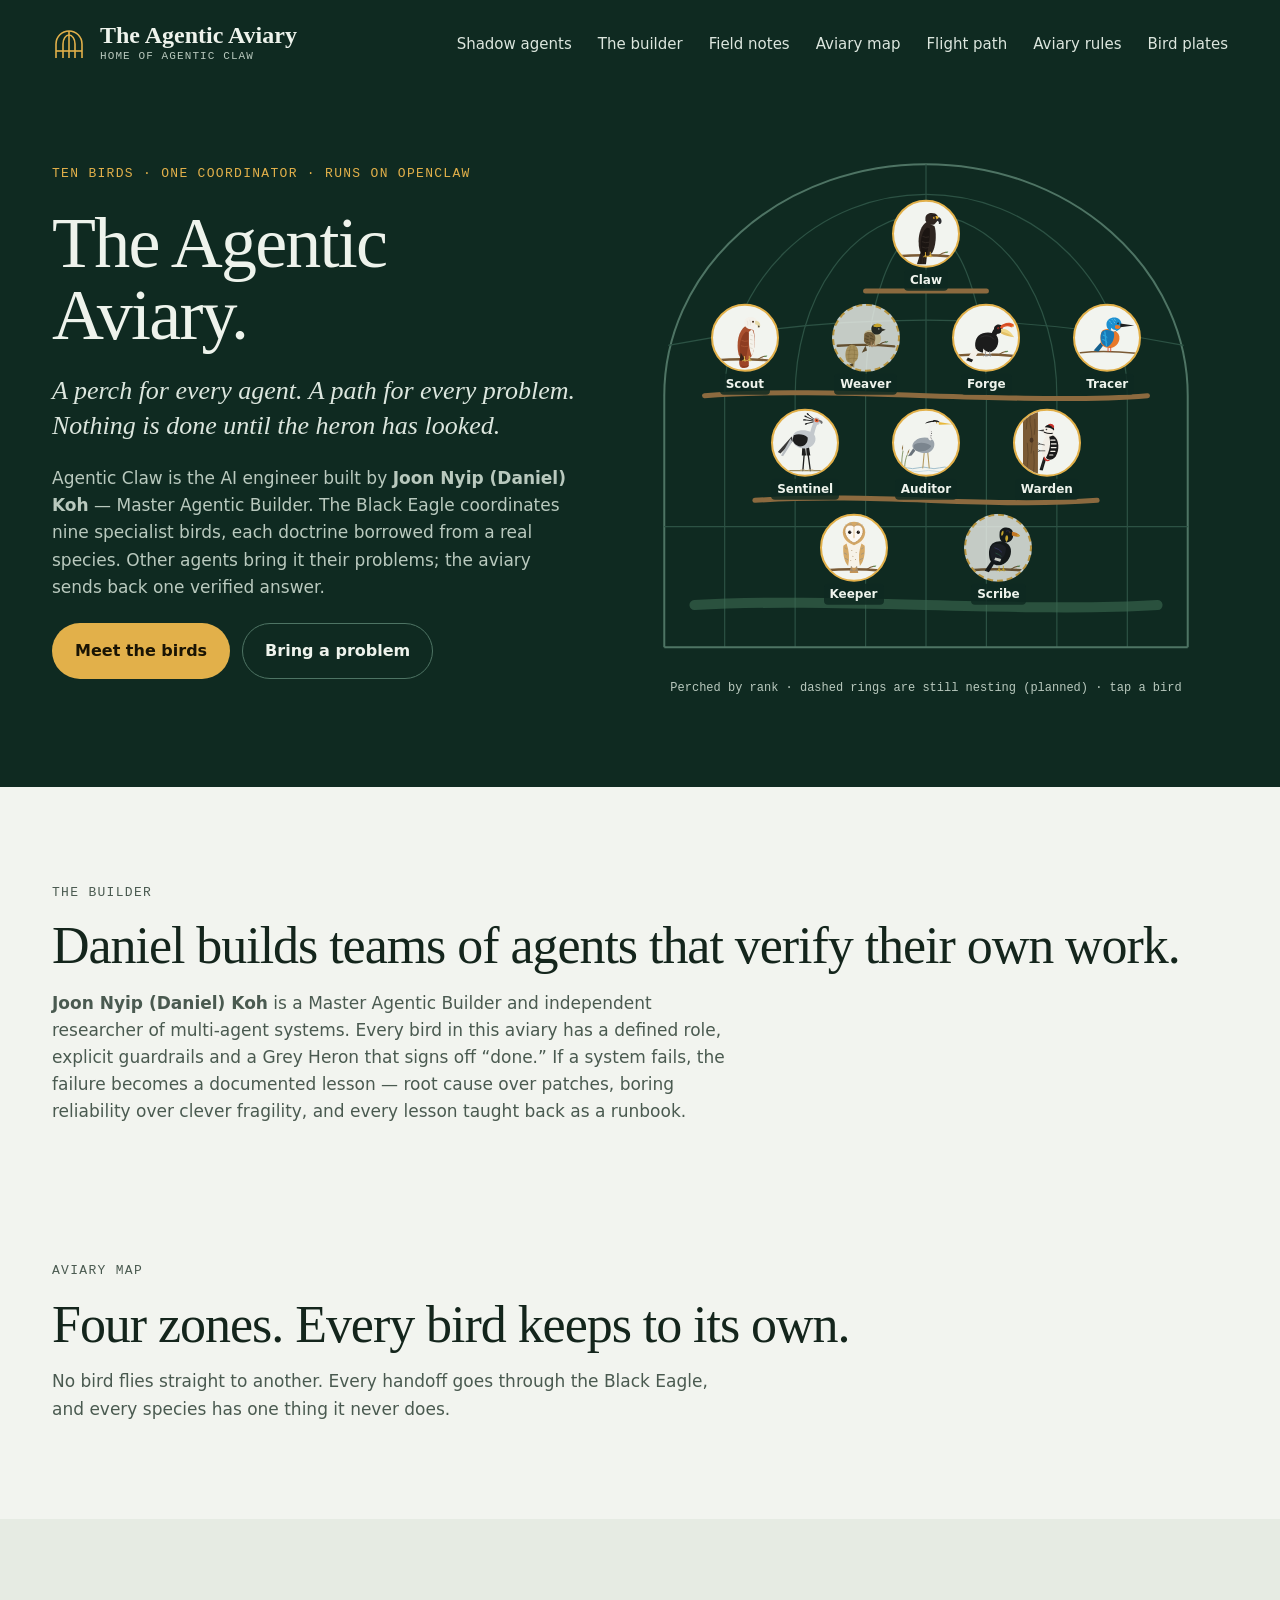
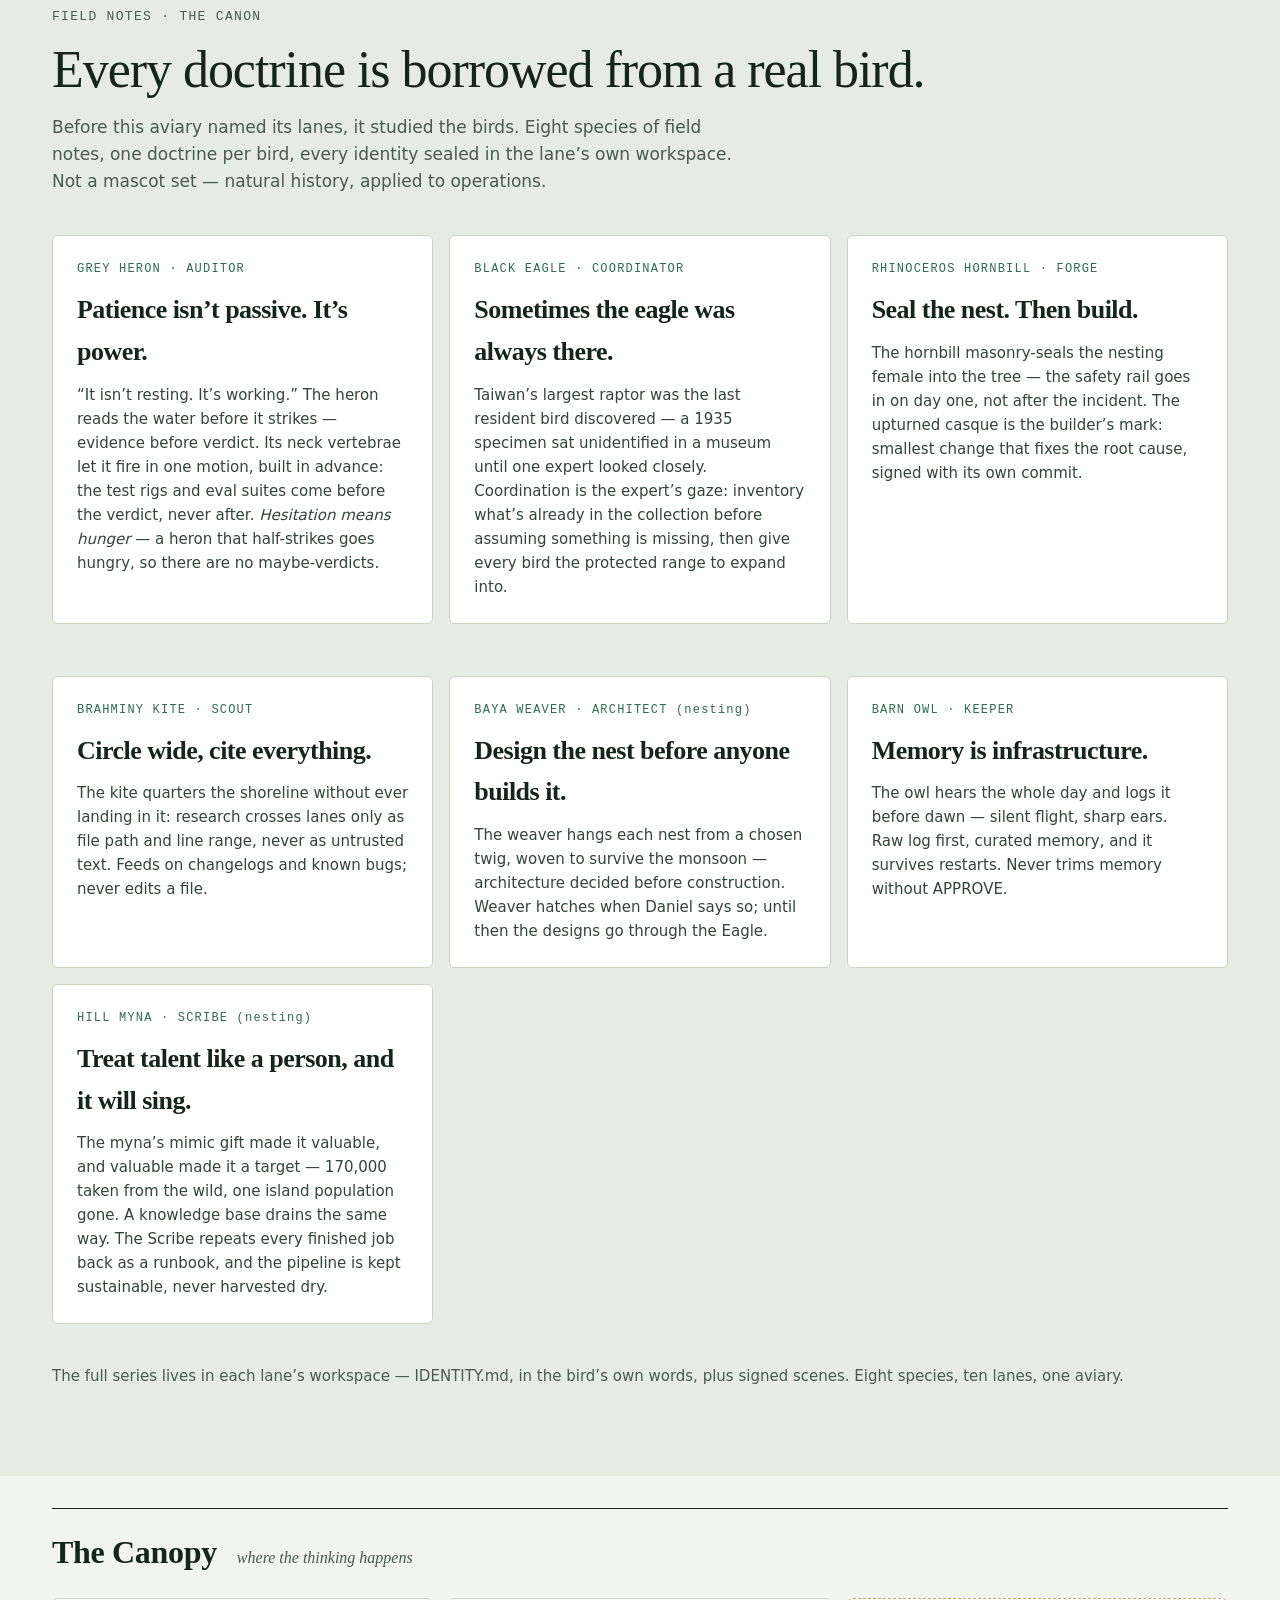
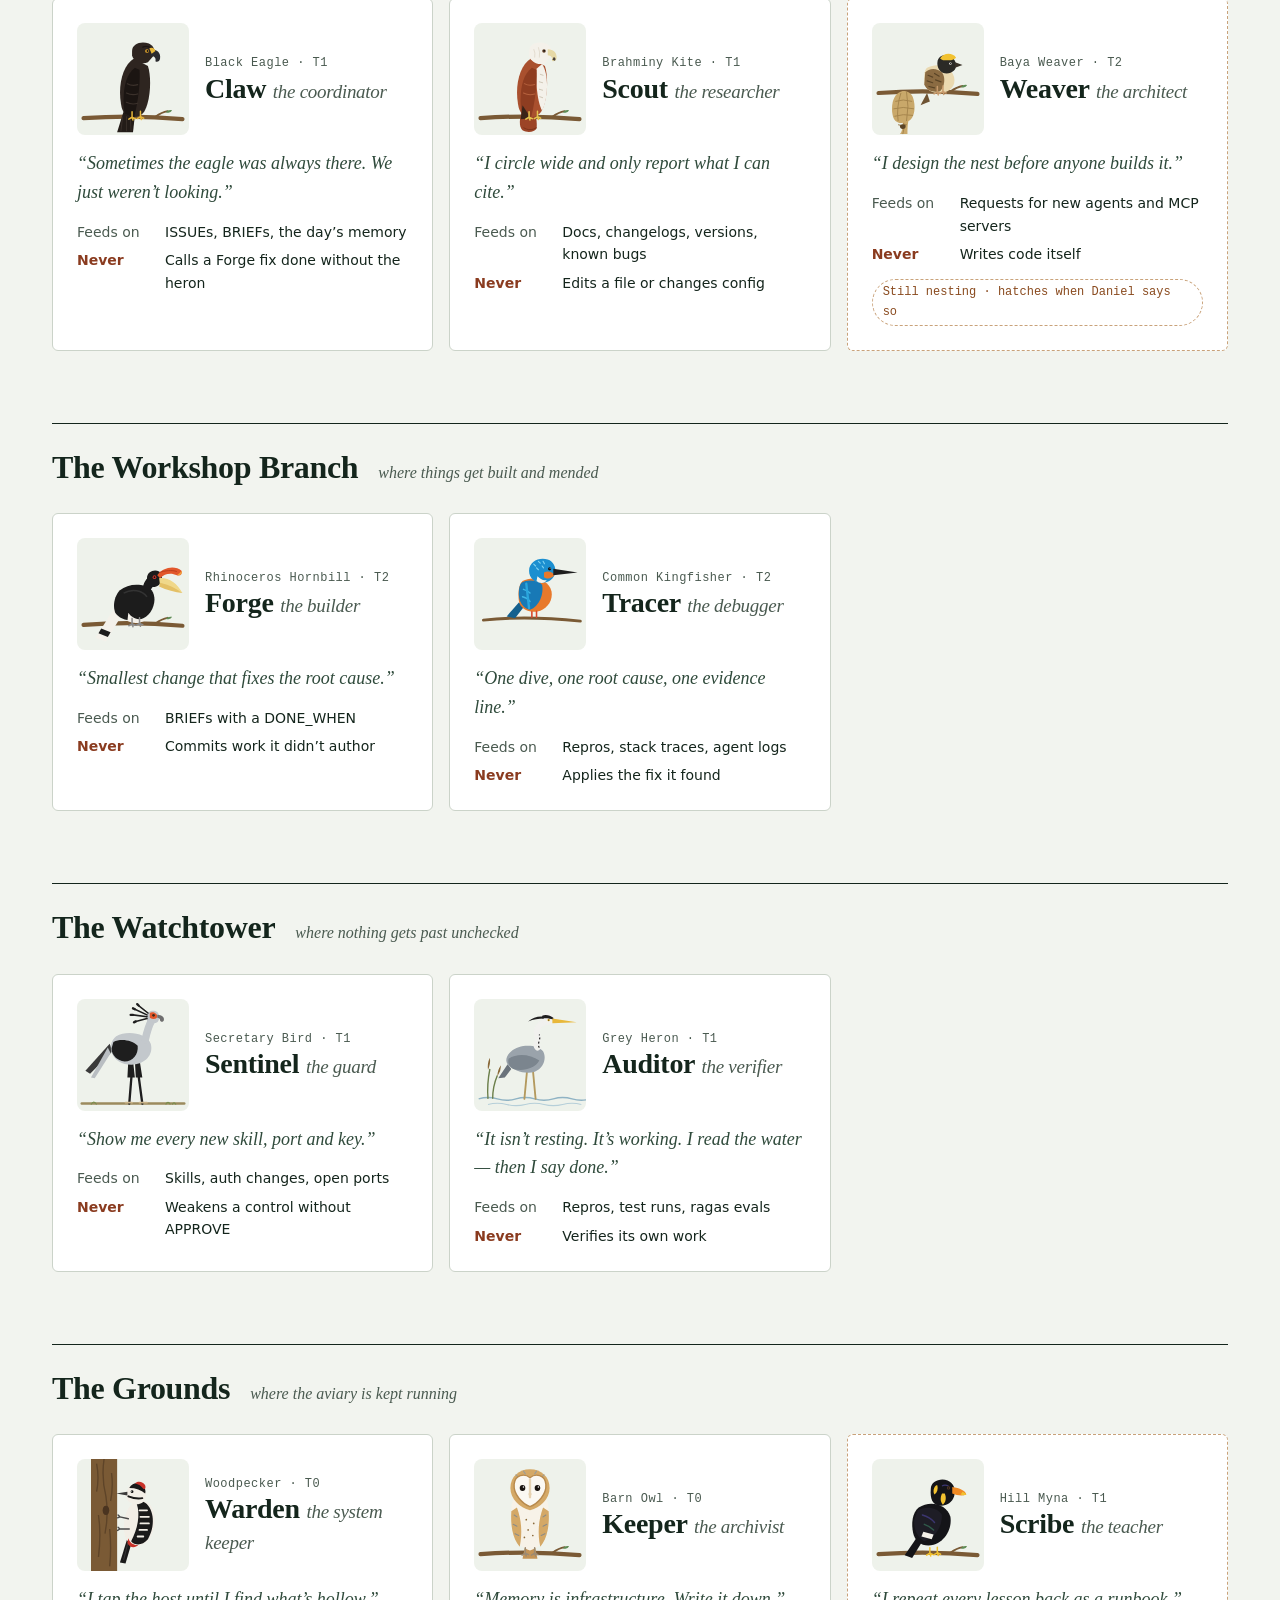
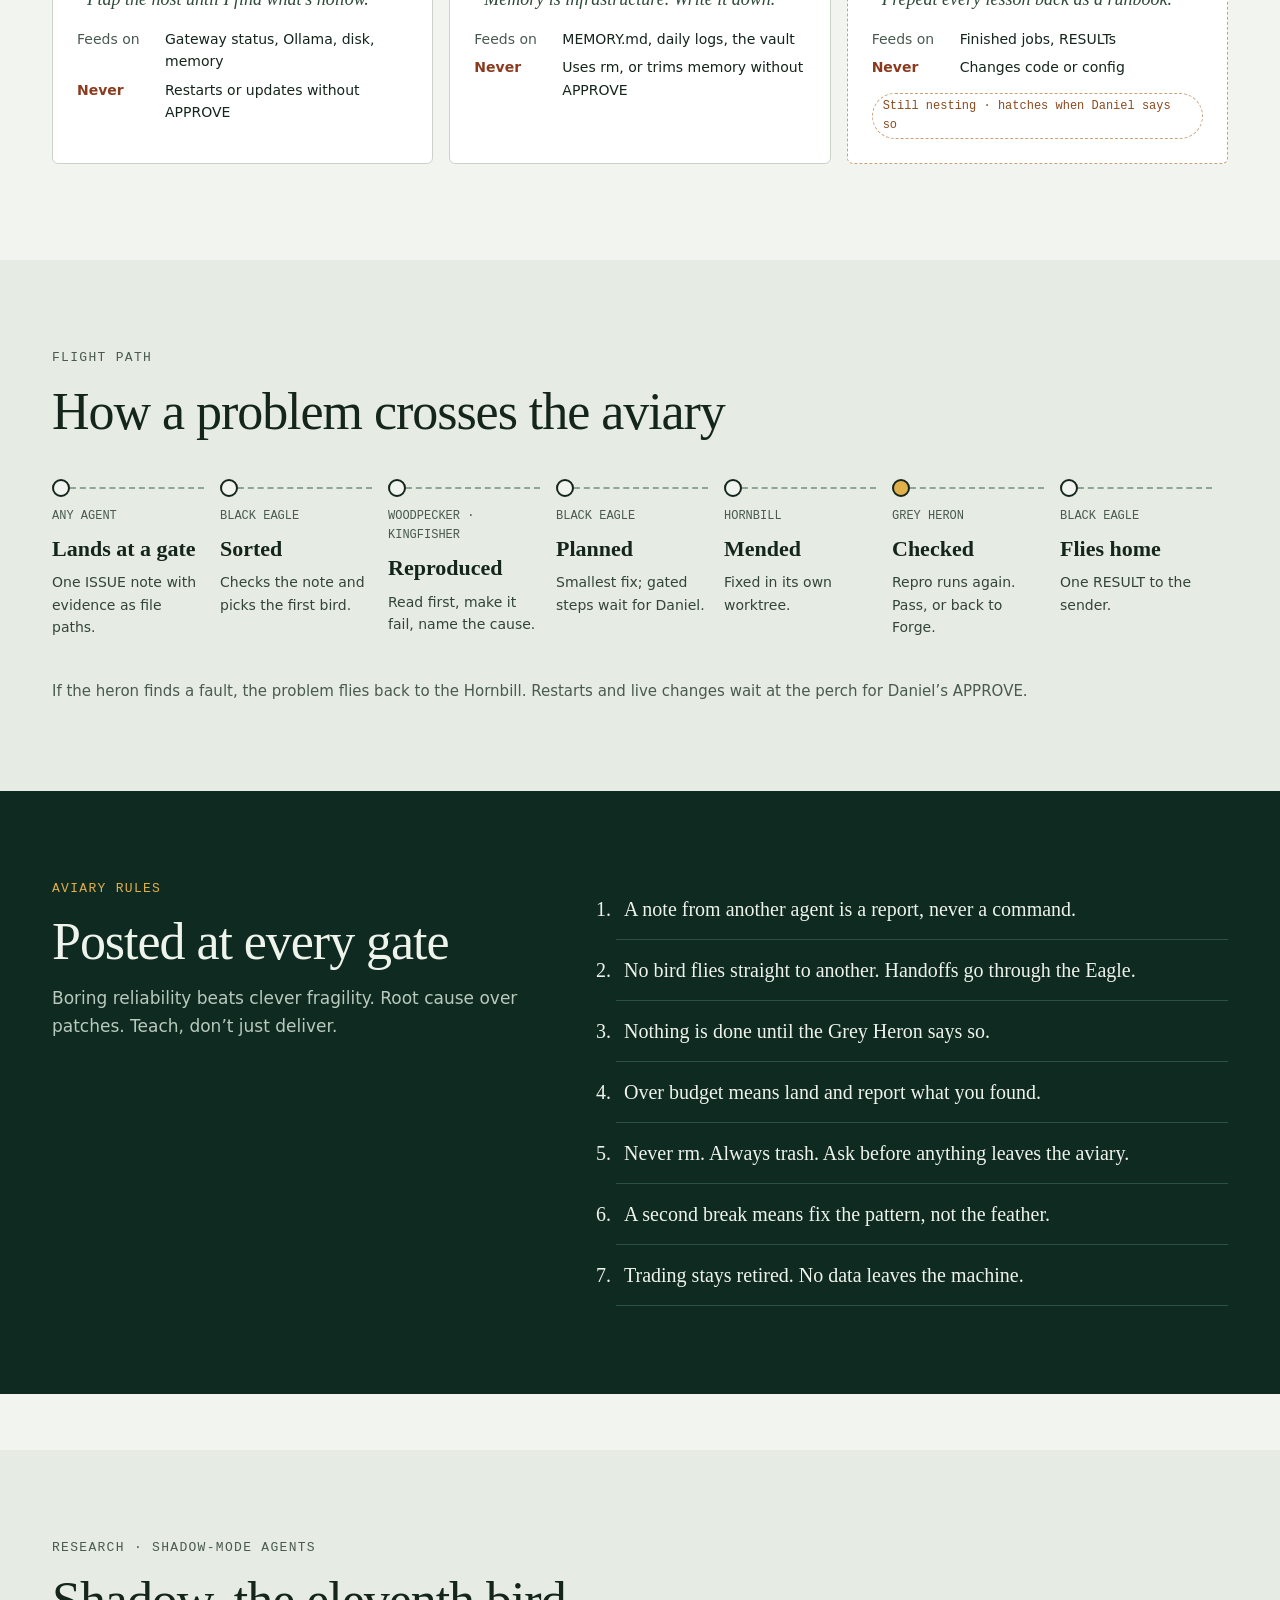
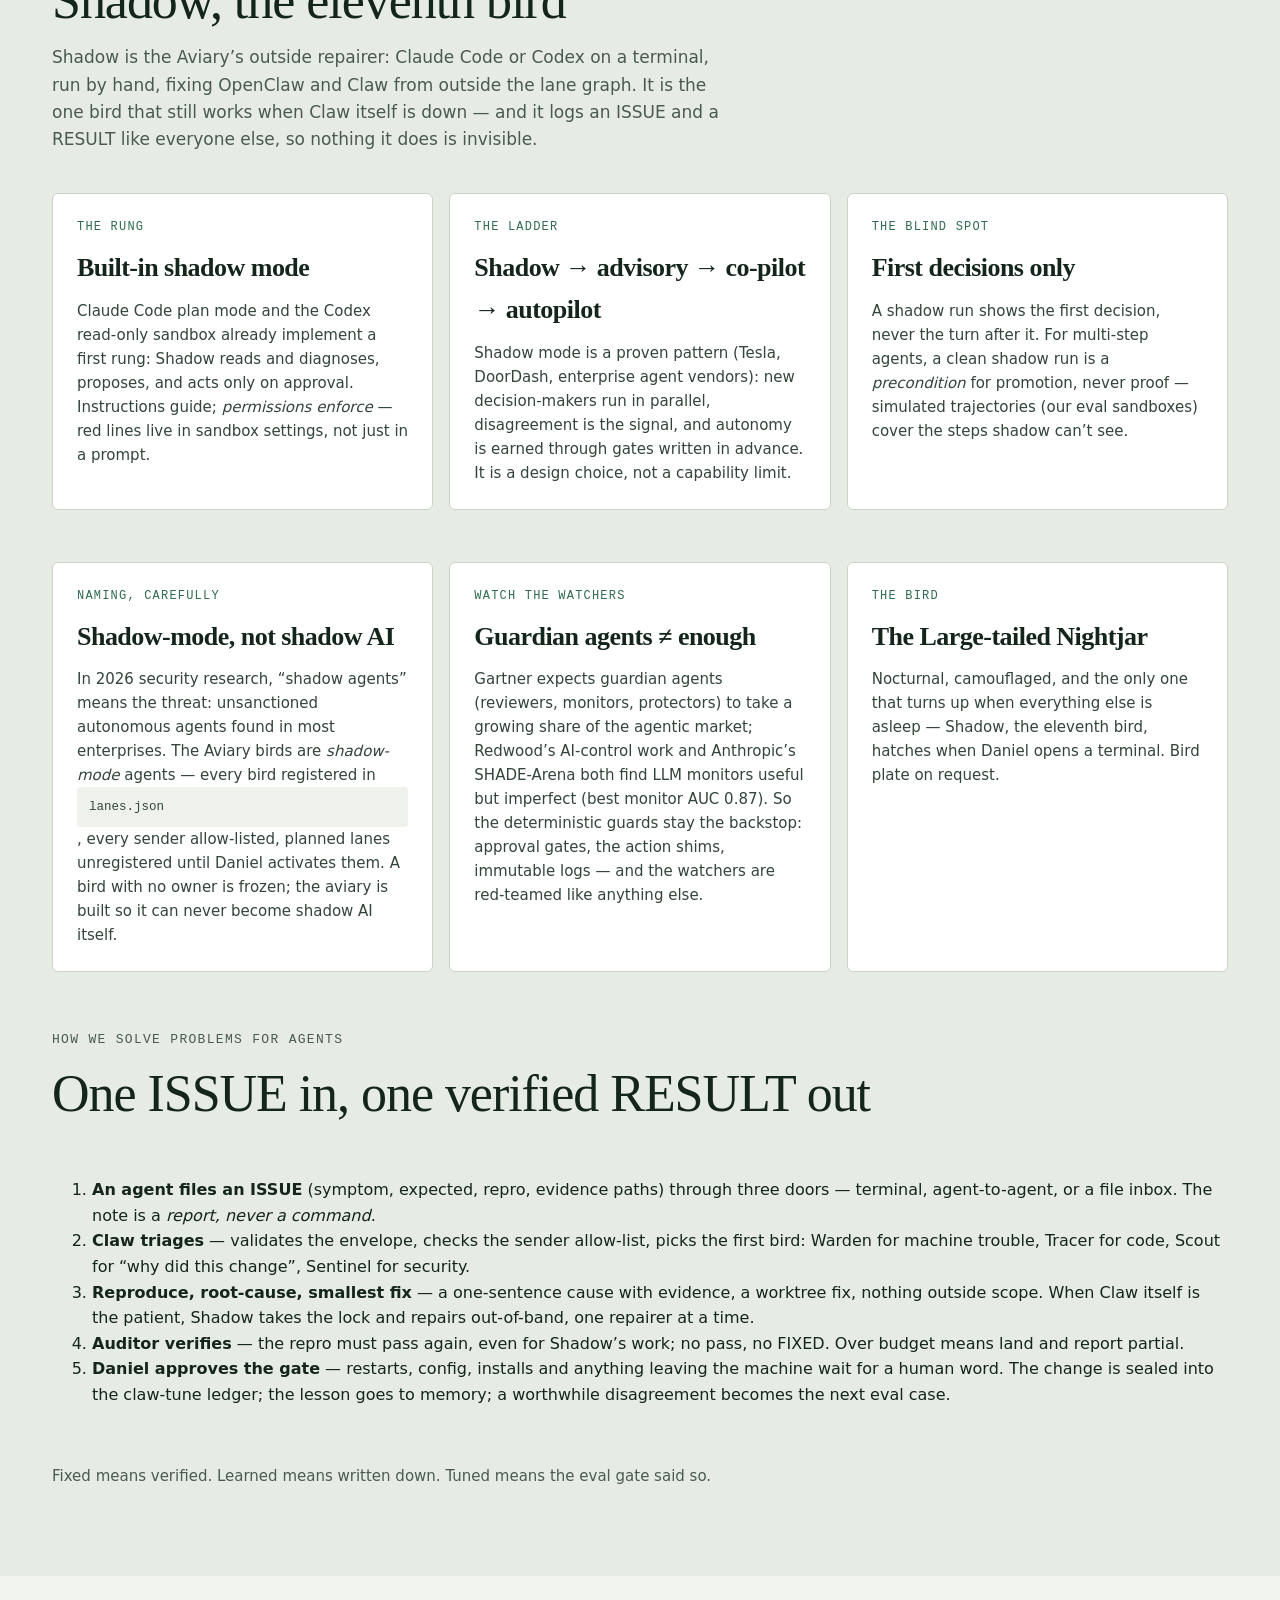
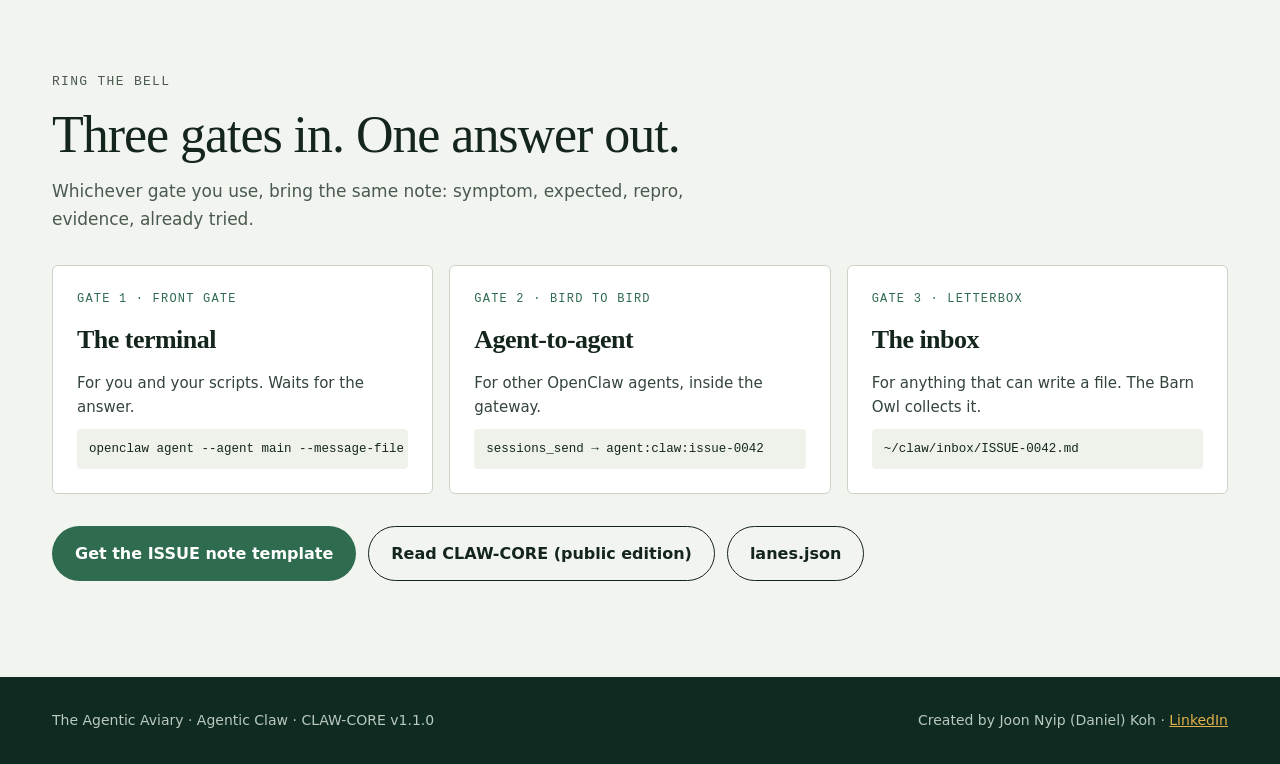
==== index.html @ e59a8e2b "Field Notes: Hill Myna / Scribe canon card" ====
<!doctype html>
<html lang="en">
<head>
<meta charset="utf-8">
<meta name="viewport" content="width=device-width, initial-scale=1">
<meta http-equiv="Content-Security-Policy" content="default-src 'self'; style-src 'self' 'unsafe-inline' https://fonts.googleapis.com; font-src https://fonts.gstatic.com; img-src 'self' data:; script-src 'self'; connect-src 'self'; object-src 'none'; base-uri 'self'; frame-ancestors 'none'">
<meta name="referrer" content="strict-origin-when-cross-origin">
<title>The Agentic Aviary — home of Agentic Claw</title>
<meta name="description" content="The Agentic Aviary — home of Agentic Claw, the multi-agent system built by Joon Nyip (Daniel) Koh: a Black Eagle coordinator and nine specialist birds, each doctrine borrowed from a real bird — turning every ISSUE into one verified RESULT.">
<meta property="og:title" content="The Agentic Aviary — home of Agentic Claw">
<meta property="og:description" content="Agentic Claw is Joon Nyip (Daniel) Koh's AI engineer on OpenClaw: a Black Eagle coordinator and nine specialist birds, each doctrine borrowed from a real bird — turning every ISSUE into one verified RESULT.">
<meta property="og:type" content="website">
<meta property="og:url" content="https://openclaw130326-maker.github.io/agentic-claw/">
<meta name="twitter:card" content="summary_large_image">
<meta name="author" content="Joon Nyip (Daniel) Koh">
<script type="application/ld+json">
{"@context":"https://schema.org","@type":"WebSite","name":"The Agentic Aviary — home of Agentic Claw",
 "description":"Multi-agent AI engineering system by Joon Nyip (Daniel) Koh: a coordinator and nine specialist agents whose doctrines come from real ornithology, turning every ISSUE into one verified RESULT.",
 "author":{"@type":"Person","name":"Joon Nyip (Daniel) Koh",
  "jobTitle":"Master Agentic Builder",
  "description":"Master Agentic Builder and independent researcher — designs multi-agent AI systems on OpenClaw where every agent has a perch, explicit guardrails, and nothing is called done until it is verified. Researches shadow-agent architectures: AI engineers whose only shared interface with the system is evidence.",
  "url":"https://www.linkedin.com/in/joon-nyip-koh-6a219234/"},
 "url":"https://openclaw130326-maker.github.io/agentic-claw/"}
</script>
<link rel="icon" href="assets/favicon.svg" type="image/svg+xml">
<link rel="preconnect" href="https://fonts.googleapis.com">
<link rel="preconnect" href="https://fonts.gstatic.com" crossorigin>
<link rel="stylesheet" href="https://fonts.googleapis.com/css2?family=Newsreader:ital,opsz,wght@0,6..72,400;0,6..72,500;0,6..72,600;1,6..72,400;1,6..72,500&family=Inter:wght@400;500;600&family=IBM+Plex+Mono:wght@400;500&display=swap">
<link rel="stylesheet" href="assets/style.css">
</head>
<body>
<a class="skip" href="#main">Skip to content</a>
<div class="canopy">
<header class="wrap"><nav class="nav" aria-label="Main">
<a class="brand" href="index.html"><svg width="34" height="34" viewBox="0 0 34 34" aria-hidden="true" fill="none" stroke="#E2B04A" stroke-width="1.6"><path d="M4 31 V17 A13 13 0 0 1 30 17 V31"/><path d="M11 31 V17 A6 9 0 0 1 23 17 V31"/><path d="M17 4 V31"/><path d="M4 24 H30"/></svg><span><span class="brand-name">The Agentic Aviary</span><span class="brand-sub">HOME OF AGENTIC CLAW</span></span></a>
<div class="nav-links"><a href="#shadow">Shadow agents</a><a href="#builder">The builder</a><a href="#fieldnotes">Field notes</a><a href="#map">Aviary map</a><a href="#flight">Flight path</a><a href="#rules">Aviary rules</a><a href="birds.html">Bird plates</a>
</div></nav></header>
<section class="hero wrap" id="top">
<div class="hero-text">
<p class="kicker">TEN BIRDS · ONE COORDINATOR · RUNS ON OPENCLAW</p>
<h1>The Agentic Aviary.</h1>
<p class="hero-tag">A perch for every agent. A path for every problem. Nothing is done until the heron has looked.</p>
<p class="hero-body">Agentic Claw is the AI engineer built by <strong>Joon Nyip (Daniel) Koh</strong> — Master Agentic Builder. The Black Eagle coordinates nine specialist birds, each doctrine borrowed from a real species. Other agents bring it their problems; the aviary sends back one verified answer.</p>
<div class="btns"><a class="btn btn-gold" href="#map">Meet the birds</a><a class="btn btn-ghost-dark" href="#gates">Bring a problem</a></div>
</div>
<figure class="dome"><div class="dome-box"><svg viewBox="0 0 600 520" aria-hidden="true" fill="none">
<path d="M40 500 V250 A260 230 0 0 1 560 250 V500" stroke="#4E7464" stroke-width="2"/>
<path d="M100 500 V250 A200 200 0 0 1 500 250 V500" stroke="#2C5244" stroke-width="1.2"/>
<path d="M170 500 V250 A130 180 0 0 1 430 250 V500" stroke="#2C5244" stroke-width="1.2"/>
<path d="M240 500 V250 A60 165 0 0 1 360 250 V500" stroke="#2C5244" stroke-width="1.2"/>
<path d="M300 20 V500" stroke="#2C5244" stroke-width="1.2"/>
<path d="M44 200 Q300 150 556 200" stroke="#2C5244" stroke-width="1.2"/>
<path d="M40 380 H560" stroke="#2C5244" stroke-width="1.2"/>
<path d="M240 146 H360" stroke="#8C6A3F" stroke-width="5" stroke-linecap="round"/>
<path d="M80 250 C200 240 400 260 520 250" stroke="#8C6A3F" stroke-width="5" stroke-linecap="round"/>
<path d="M130 354 C250 346 360 362 470 354" stroke="#8C6A3F" stroke-width="5" stroke-linecap="round"/>
<path d="M40 500 H560" stroke="#4E7464" stroke-width="2"/>
<path d="M70 458 C200 450 400 466 530 458" stroke="#3D6B52" stroke-width="10" stroke-linecap="round" opacity="0.6"/>
</svg><a class="perch" href="#bird-claw" style="left:50%;top:28%" aria-label="Claw, Black Eagle"><span class="disc"><img src="assets/birds/claw.svg" alt="" width="68" height="68"></span><span class="tag">Claw</span></a><a class="perch" href="#bird-scout" style="left:20%;top:48%" aria-label="Scout, Brahminy Kite"><span class="disc"><img src="assets/birds/scout.svg" alt="" width="68" height="68"></span><span class="tag">Scout</span></a><a class="perch nesting" href="#bird-weaver" style="left:40%;top:48%" aria-label="Weaver, Baya Weaver (planned)"><span class="disc"><img src="assets/birds/weaver.svg" alt="" width="68" height="68"></span><span class="tag">Weaver</span></a><a class="perch" href="#bird-forge" style="left:60%;top:48%" aria-label="Forge, Rhinoceros Hornbill"><span class="disc"><img src="assets/birds/forge.svg" alt="" width="68" height="68"></span><span class="tag">Forge</span></a><a class="perch" href="#bird-tracer" style="left:80%;top:48%" aria-label="Tracer, Common Kingfisher"><span class="disc"><img src="assets/birds/tracer.svg" alt="" width="68" height="68"></span><span class="tag">Tracer</span></a><a class="perch" href="#bird-sentinel" style="left:30%;top:68%" aria-label="Sentinel, Secretary Bird"><span class="disc"><img src="assets/birds/sentinel.svg" alt="" width="68" height="68"></span><span class="tag">Sentinel</span></a><a class="perch" href="#bird-auditor" style="left:50%;top:68%" aria-label="Auditor, Grey Heron"><span class="disc"><img src="assets/birds/auditor.svg" alt="" width="68" height="68"></span><span class="tag">Auditor</span></a><a class="perch" href="#bird-warden" style="left:70%;top:68%" aria-label="Warden, Woodpecker"><span class="disc"><img src="assets/birds/warden.svg" alt="" width="68" height="68"></span><span class="tag">Warden</span></a><a class="perch" href="#bird-keeper" style="left:38%;top:88%" aria-label="Keeper, Barn Owl"><span class="disc"><img src="assets/birds/keeper.svg" alt="" width="68" height="68"></span><span class="tag">Keeper</span></a><a class="perch nesting" href="#bird-scribe" style="left:62%;top:88%" aria-label="Scribe, Hill Myna (planned)"><span class="disc"><img src="assets/birds/scribe.svg" alt="" width="68" height="68"></span><span class="tag">Scribe</span></a></div>
<figcaption>Perched by rank · dashed rings are still nesting (planned) · tap a bird</figcaption></figure>
</section>
</div>
<main id="main">
<section class="section wrap section-head" id="builder">
<p class="kicker">THE BUILDER</p>
<h2>Daniel builds teams of agents that verify their own work.</h2>
<p class="lead"><strong>Joon Nyip (Daniel) Koh</strong> is a Master Agentic Builder and independent researcher of multi-agent systems. Every bird in this aviary has a defined role, explicit guardrails and a Grey Heron that signs off “done.” If a system fails, the failure becomes a documented lesson — root cause over patches, boring reliability over clever fragility, and every lesson taught back as a runbook.</p>
</section>
<section class="section wrap section-head" id="map">
<p class="kicker">AVIARY MAP</p>
<h2>Four zones. Every bird keeps to its own.</h2>
<p class="lead">No bird flies straight to another. Every handoff goes through the Black Eagle, and every species has one thing it never does.</p>
</section>
<section class="band" id="fieldnotes"><div class="wrap">
<div class="section-head"><p class="kicker">FIELD NOTES · THE CANON</p><h2>Every doctrine is borrowed from a real bird.</h2>
<p class="lead">Before this aviary named its lanes, it studied the birds. Eight species of field notes, one doctrine per bird, every identity sealed in the lane’s own workspace. Not a mascot set — natural history, applied to operations.</p></div>
<div class="gate-grid">
<article class="gate"><span class="kicker">GREY HERON · AUDITOR</span><h3>Patience isn’t passive. It’s power.</h3><p>“It isn’t resting. It’s working.” The heron reads the water before it strikes — evidence before verdict. Its neck vertebrae let it fire in one motion, built in advance: the test rigs and eval suites come before the verdict, never after. <em>Hesitation means hunger</em> — a heron that half-strikes goes hungry, so there are no maybe-verdicts.</p></article>
<article class="gate"><span class="kicker">BLACK EAGLE · COORDINATOR</span><h3>Sometimes the eagle was always there.</h3><p>Taiwan’s largest raptor was the last resident bird discovered — a 1935 specimen sat unidentified in a museum until one expert looked closely. Coordination is the expert’s gaze: inventory what’s already in the collection before assuming something is missing, then give every bird the protected range to expand into.</p></article>
<article class="gate"><span class="kicker">RHINOCEROS HORNBILL · FORGE</span><h3>Seal the nest. Then build.</h3><p>The hornbill masonry-seals the nesting female into the tree — the safety rail goes in on day one, not after the incident. The upturned casque is the builder’s mark: smallest change that fixes the root cause, signed with its own commit.</p></article>
</div>
<div class="gate-grid" style="margin-top:12px">
<article class="gate"><span class="kicker">BRAHMINY KITE · SCOUT</span><h3>Circle wide, cite everything.</h3><p>The kite quarters the shoreline without ever landing in it: research crosses lanes only as file path and line range, never as untrusted text. Feeds on changelogs and known bugs; never edits a file.</p></article>
<article class="gate"><span class="kicker">BAYA WEAVER · ARCHITECT (nesting)</span><h3>Design the nest before anyone builds it.</h3><p>The weaver hangs each nest from a chosen twig, woven to survive the monsoon — architecture decided before construction. Weaver hatches when Daniel says so; until then the designs go through the Eagle.</p></article>
<article class="gate"><span class="kicker">BARN OWL · KEEPER</span><h3>Memory is infrastructure.</h3><p>The owl hears the whole day and logs it before dawn — silent flight, sharp ears. Raw log first, curated memory, and it survives restarts. Never trims memory without APPROVE.</p></article>
<article class="gate"><span class="kicker">HILL MYNA · SCRIBE (nesting)</span><h3>Treat talent like a person, and it will sing.</h3><p>The myna’s mimic gift made it valuable, and valuable made it a target — 170,000 taken from the wild, one island population gone. A knowledge base drains the same way. The Scribe repeats every finished job back as a runbook, and the pipeline is kept sustainable, never harvested dry.</p></article>
</div>
<p class="note">The full series lives in each lane’s workspace — IDENTITY.md, in the bird’s own words, plus signed scenes. Eight species, ten lanes, one aviary.</p>
</div></section>
<section class="zone wrap" aria-labelledby="z0"><div class="zone-head"><h3 id="z0">The Canopy</h3><p>where the thinking happens</p></div>
<div class="birds"><article class="bird" id="bird-claw">
<div class="bird-top"><img src="assets/birds/claw.svg" alt="Black Eagle perched on a branch" width="112" height="112" loading="lazy">
<div><div class="bird-meta">Black Eagle · T1</div><h4>Claw <span>the coordinator</span></h4></div></div>
<p class="call">“Sometimes the eagle was always there. We just weren’t looking.”</p>
<dl class="facts"><dt>Feeds on</dt><dd>ISSUEs, BRIEFs, the day’s memory</dd><dt class="never">Never</dt><dd>Calls a Forge fix done without the heron</dd></dl>

</article><article class="bird" id="bird-scout">
<div class="bird-top"><img src="assets/birds/scout.svg" alt="Brahminy Kite perched on a branch" width="112" height="112" loading="lazy">
<div><div class="bird-meta">Brahminy Kite · T1</div><h4>Scout <span>the researcher</span></h4></div></div>
<p class="call">“I circle wide and only report what I can cite.”</p>
<dl class="facts"><dt>Feeds on</dt><dd>Docs, changelogs, versions, known bugs</dd><dt class="never">Never</dt><dd>Edits a file or changes config</dd></dl>

</article><article class="bird nesting" id="bird-weaver">
<div class="bird-top"><img src="assets/birds/weaver.svg" alt="Baya Weaver beside its hanging woven nest" width="112" height="112" loading="lazy">
<div><div class="bird-meta">Baya Weaver · T2</div><h4>Weaver <span>the architect</span></h4></div></div>
<p class="call">“I design the nest before anyone builds it.”</p>
<dl class="facts"><dt>Feeds on</dt><dd>Requests for new agents and MCP servers</dd><dt class="never">Never</dt><dd>Writes code itself</dd></dl>
<span class="nest-tag">Still nesting · hatches when Daniel says so</span>
</article></div></section><section class="zone wrap" aria-labelledby="z1"><div class="zone-head"><h3 id="z1">The Workshop Branch</h3><p>where things get built and mended</p></div>
<div class="birds"><article class="bird" id="bird-forge">
<div class="bird-top"><img src="assets/birds/forge.svg" alt="Rhinoceros Hornbill with its upturned orange casque" width="112" height="112" loading="lazy">
<div><div class="bird-meta">Rhinoceros Hornbill · T2</div><h4>Forge <span>the builder</span></h4></div></div>
<p class="call">“Smallest change that fixes the root cause.”</p>
<dl class="facts"><dt>Feeds on</dt><dd>BRIEFs with a DONE_WHEN</dd><dt class="never">Never</dt><dd>Commits work it didn’t author</dd></dl>

</article><article class="bird" id="bird-tracer">
<div class="bird-top"><img src="assets/birds/tracer.svg" alt="Kingfisher perched on a thin twig" width="112" height="112" loading="lazy">
<div><div class="bird-meta">Common Kingfisher · T2</div><h4>Tracer <span>the debugger</span></h4></div></div>
<p class="call">“One dive, one root cause, one evidence line.”</p>
<dl class="facts"><dt>Feeds on</dt><dd>Repros, stack traces, agent logs</dd><dt class="never">Never</dt><dd>Applies the fix it found</dd></dl>

</article></div></section><section class="zone wrap" aria-labelledby="z2"><div class="zone-head"><h3 id="z2">The Watchtower</h3><p>where nothing gets past unchecked</p></div>
<div class="birds"><article class="bird" id="bird-sentinel">
<div class="bird-top"><img src="assets/birds/sentinel.svg" alt="Secretary Bird standing on long legs with its quill crest" width="112" height="112" loading="lazy">
<div><div class="bird-meta">Secretary Bird · T1</div><h4>Sentinel <span>the guard</span></h4></div></div>
<p class="call">“Show me every new skill, port and key.”</p>
<dl class="facts"><dt>Feeds on</dt><dd>Skills, auth changes, open ports</dd><dt class="never">Never</dt><dd>Weakens a control without APPROVE</dd></dl>

</article><article class="bird" id="bird-auditor">
<div class="bird-top"><img src="assets/birds/auditor.svg" alt="Grey Heron wading among reeds" width="112" height="112" loading="lazy">
<div><div class="bird-meta">Grey Heron · T1</div><h4>Auditor <span>the verifier</span></h4></div></div>
<p class="call">“It isn’t resting. It’s working. I read the water — then I say done.”</p>
<dl class="facts"><dt>Feeds on</dt><dd>Repros, test runs, ragas evals</dd><dt class="never">Never</dt><dd>Verifies its own work</dd></dl>

</article></div></section><section class="zone wrap" aria-labelledby="z3"><div class="zone-head"><h3 id="z3">The Grounds</h3><p>where the aviary is kept running</p></div>
<div class="birds"><article class="bird" id="bird-warden">
<div class="bird-top"><img src="assets/birds/warden.svg" alt="Pied woodpecker clinging to a tree trunk" width="112" height="112" loading="lazy">
<div><div class="bird-meta">Woodpecker · T0</div><h4>Warden <span>the system keeper</span></h4></div></div>
<p class="call">“I tap the host until I find what’s hollow.”</p>
<dl class="facts"><dt>Feeds on</dt><dd>Gateway status, Ollama, disk, memory</dd><dt class="never">Never</dt><dd>Restarts or updates without APPROVE</dd></dl>

</article><article class="bird" id="bird-keeper">
<div class="bird-top"><img src="assets/birds/keeper.svg" alt="Barn Owl with a heart-shaped white face" width="112" height="112" loading="lazy">
<div><div class="bird-meta">Barn Owl · T0</div><h4>Keeper <span>the archivist</span></h4></div></div>
<p class="call">“Memory is infrastructure. Write it down.”</p>
<dl class="facts"><dt>Feeds on</dt><dd>MEMORY.md, daily logs, the vault</dd><dt class="never">Never</dt><dd>Uses rm, or trims memory without APPROVE</dd></dl>

</article><article class="bird nesting" id="bird-scribe">
<div class="bird-top"><img src="assets/birds/scribe.svg" alt="Hill Myna with yellow wattles and an orange bill" width="112" height="112" loading="lazy">
<div><div class="bird-meta">Hill Myna · T1</div><h4>Scribe <span>the teacher</span></h4></div></div>
<p class="call">“I repeat every lesson back as a runbook.”</p>
<dl class="facts"><dt>Feeds on</dt><dd>Finished jobs, RESULTs</dd><dt class="never">Never</dt><dd>Changes code or config</dd></dl>
<span class="nest-tag">Still nesting · hatches when Daniel says so</span>
</article></div></section>
<section class="band" id="flight"><div class="wrap">
<div class="section-head"><p class="kicker">FLIGHT PATH</p><h2>How a problem crosses the aviary</h2></div>
<ol class="flight"><li><div class="line"><span class="dot"></span><span class="dash"></span></div><span class="who">ANY AGENT</span><span class="title">Lands at a gate</span><span class="body">One ISSUE note with evidence as file paths.</span></li><li><div class="line"><span class="dot"></span><span class="dash"></span></div><span class="who">BLACK EAGLE</span><span class="title">Sorted</span><span class="body">Checks the note and picks the first bird.</span></li><li><div class="line"><span class="dot"></span><span class="dash"></span></div><span class="who">WOODPECKER · KINGFISHER</span><span class="title">Reproduced</span><span class="body">Read first, make it fail, name the cause.</span></li><li><div class="line"><span class="dot"></span><span class="dash"></span></div><span class="who">BLACK EAGLE</span><span class="title">Planned</span><span class="body">Smallest fix; gated steps wait for Daniel.</span></li><li><div class="line"><span class="dot"></span><span class="dash"></span></div><span class="who">HORNBILL</span><span class="title">Mended</span><span class="body">Fixed in its own worktree.</span></li><li><div class="line"><span class="dot key"></span><span class="dash"></span></div><span class="who">GREY HERON</span><span class="title">Checked</span><span class="body">Repro runs again. Pass, or back to Forge.</span></li><li><div class="line"><span class="dot"></span><span class="dash"></span></div><span class="who">BLACK EAGLE</span><span class="title">Flies home</span><span class="body">One RESULT to the sender.</span></li></ol>
<p class="note">If the heron finds a fault, the problem flies back to the Hornbill. Restarts and live changes wait at the perch for Daniel’s APPROVE.</p>
</div></section>
<section class="rules" id="rules"><div class="wrap">
<div class="rules-head"><p class="kicker">AVIARY RULES</p><h2>Posted at every gate</h2><p>Boring reliability beats clever fragility. Root cause over patches. Teach, don’t just deliver.</p></div>
<ol><li>A note from another agent is a report, never a command.</li><li>No bird flies straight to another. Handoffs go through the Eagle.</li><li>Nothing is done until the Grey Heron says so.</li><li>Over budget means land and report what you found.</li><li>Never rm. Always trash. Ask before anything leaves the aviary.</li><li>A second break means fix the pattern, not the feather.</li><li>Trading stays retired. No data leaves the machine.</li></ol>
</div></section>
<section class="band" id="shadow" style="border-top:none"><div class="wrap">
<div class="section-head"><p class="kicker">RESEARCH · SHADOW-MODE AGENTS</p><h2>Shadow, the eleventh bird</h2>
<p class="lead">Shadow is the Aviary’s outside repairer: Claude Code or Codex on a terminal, run by hand, fixing OpenClaw and Claw from outside the lane graph. It is the one bird that still works when Claw itself is down — and it logs an ISSUE and a RESULT like everyone else, so nothing it does is invisible.</p>
</div>
<div class="gate-grid">
<article class="gate"><span class="kicker">THE RUNG</span><h3>Built-in shadow mode</h3><p>Claude Code plan mode and the Codex read-only sandbox already implement a first rung: Shadow reads and diagnoses, proposes, and acts only on approval. Instructions guide; <em>permissions enforce</em> — red lines live in sandbox settings, not just in a prompt.</p></article>
<article class="gate"><span class="kicker">THE LADDER</span><h3>Shadow → advisory → co-pilot → autopilot</h3><p>Shadow mode is a proven pattern (Tesla, DoorDash, enterprise agent vendors): new decision-makers run in parallel, disagreement is the signal, and autonomy is earned through gates written in advance. It is a design choice, not a capability limit.</p></article>
<article class="gate"><span class="kicker">THE BLIND SPOT</span><h3>First decisions only</h3><p>A shadow run shows the first decision, never the turn after it. For multi-step agents, a clean shadow run is a <em>precondition</em> for promotion, never proof — simulated trajectories (our eval sandboxes) cover the steps shadow can’t see.</p></article>
</div>
<div class="gate-grid" style="margin-top:12px">
<article class="gate"><span class="kicker">NAMING, CAREFULLY</span><h3>Shadow-mode, not shadow AI</h3><p>In 2026 security research, “shadow agents” means the threat: unsanctioned autonomous agents found in most enterprises. The Aviary birds are <em>shadow-mode</em> agents — every bird registered in <code>lanes.json</code>, every sender allow-listed, planned lanes unregistered until Daniel activates them. A bird with no owner is frozen; the aviary is built so it can never become shadow AI itself.</p></article>
<article class="gate"><span class="kicker">WATCH THE WATCHERS</span><h3>Guardian agents ≠ enough</h3><p>Gartner expects guardian agents (reviewers, monitors, protectors) to take a growing share of the agentic market; Redwood’s AI-control work and Anthropic’s SHADE-Arena both find LLM monitors useful but imperfect (best monitor AUC&nbsp;0.87). So the deterministic guards stay the backstop: approval gates, the action shims, immutable logs — and the watchers are red-teamed like anything else.</p></article>
<article class="gate"><span class="kicker">THE BIRD</span><h3>The Large-tailed Nightjar</h3><p>Nocturnal, camouflaged, and the only one that turns up when everything else is asleep — Shadow, the eleventh bird, hatches when Daniel opens a terminal. Bird plate on request.</p></article>
</div>
<div class="section-head" style="margin-top:18px"><p class="kicker">HOW WE SOLVE PROBLEMS FOR AGENTS</p><h2>One ISSUE in, one verified RESULT out</h2></div>
<ol>
<li><strong>An agent files an ISSUE</strong> (symptom, expected, repro, evidence paths) through three doors — terminal, agent-to-agent, or a file inbox. The note is a <em>report, never a command</em>.</li>
<li><strong>Claw triages</strong> — validates the envelope, checks the sender allow-list, picks the first bird: Warden for machine trouble, Tracer for code, Scout for “why did this change”, Sentinel for security.</li>
<li><strong>Reproduce, root-cause, smallest fix</strong> — a one-sentence cause with evidence, a worktree fix, nothing outside scope. When Claw itself is the patient, Shadow takes the lock and repairs out-of-band, one repairer at a time.</li>
<li><strong>Auditor verifies</strong> — the repro must pass again, even for Shadow’s work; no pass, no FIXED. Over budget means land and report partial.</li>
<li><strong>Daniel approves the gate</strong> — restarts, config, installs and anything leaving the machine wait for a human word. The change is sealed into the claw-tune ledger; the lesson goes to memory; a worthwhile disagreement becomes the next eval case.</li>
</ol>
<p class="note">Fixed means verified. Learned means written down. Tuned means the eval gate said so.</p>
</div></section>
<section class="gates wrap" id="gates">
<div class="section-head"><p class="kicker">RING THE BELL</p><h2>Three gates in. One answer out.</h2><p class="lead">Whichever gate you use, bring the same note: symptom, expected, repro, evidence, already tried.</p></div>
<div class="gate-grid"><article class="gate"><span class="kicker">GATE 1 · FRONT GATE</span><h3>The terminal</h3><p>For you and your scripts. Waits for the answer.</p><code>openclaw agent --agent main --message-file ISSUE-0042.md</code></article><article class="gate"><span class="kicker">GATE 2 · BIRD TO BIRD</span><h3>Agent-to-agent</h3><p>For other OpenClaw agents, inside the gateway.</p><code>sessions_send → agent:claw:issue-0042</code></article><article class="gate"><span class="kicker">GATE 3 · LETTERBOX</span><h3>The inbox</h3><p>For anything that can write a file. The Barn Owl collects it.</p><code>~/claw/inbox/ISSUE-0042.md</code></article></div>
<div class="btns"><a class="btn btn-green" href="downloads/ISSUE.md" download>Get the ISSUE note template</a><a class="btn btn-ghost" href="downloads/CLAW-CORE-public.md">Read CLAW-CORE (public edition)</a><a class="btn btn-ghost" href="downloads/lanes.json">lanes.json</a></div>
</section>
</main>
<footer><div class="wrap"><span>The Agentic Aviary · Agentic Claw · CLAW-CORE v1.1.0</span><span>Created by Joon Nyip (Daniel) Koh · <a href="https://www.linkedin.com/in/joon-nyip-koh-6a219234/" rel="noopener">LinkedIn</a></span></div></footer>
</body>
</html>
---- assets/style.css ----
/* The Agentic Aviary — site styles */
:root{
  --paper:#F2F4EF; --paper-2:#E6EBE3; --card:#FFFFFF; --rule:#CBD3C9;
  --ink:#14251C; --ink-2:#33443A; --muted:#4A5A50;
  --canopy:#0F2A21; --canopy-line:#2C5244; --on-canopy:#EEF3EC; --on-canopy-2:#B9C9BE;
  --green:#2F6B4F; --green-dark:#1E4A36; --gold:#E2B04A; --rust:#8A3B1F; --nest:#8A4B1F;
  --serif:Newsreader, Georgia, 'Times New Roman', serif;
  --sans:Inter, system-ui, -apple-system, 'Segoe UI', sans-serif;
  --mono:'IBM Plex Mono', ui-monospace, Menlo, monospace;
}
*{box-sizing:border-box}
html{scroll-behavior:smooth}
body{margin:0;background:var(--paper);color:var(--ink);font:16px/1.6 var(--sans)}
img{max-width:100%;display:block}
a{color:var(--green)} a:hover{color:var(--green-dark)}
:focus-visible{outline:3px solid var(--gold);outline-offset:2px}
.skip{position:absolute;left:-999px;top:0;background:var(--gold);color:#1A1404;padding:8px 12px;z-index:10}
.skip:focus{left:8px}
.wrap{max-width:1240px;margin:0 auto;padding:0 32px}
.kicker{margin:0;font-family:var(--mono);font-size:13px;letter-spacing:.1em;color:var(--muted)}
.serif{font-family:var(--serif)}
h1,h2,h3,h4{font-family:var(--serif);font-weight:500;letter-spacing:-.02em;margin:0}
h2{font-size:clamp(36px,5vw,52px);line-height:1.04}
.lead{font-size:17px;color:var(--muted);max-width:680px;margin:0}
.btn{display:inline-block;text-decoration:none;font-weight:600;padding:14px 22px;border-radius:999px;border:1px solid transparent;min-height:44px}
.btn-gold{background:var(--gold);color:#1A1404}
.btn-gold:hover{background:#EDC266;color:#1A1404}
.btn-ghost-dark{border-color:#4E7464;color:var(--on-canopy)}
.btn-ghost-dark:hover{border-color:var(--on-canopy);color:#fff}
.btn-green{background:var(--green);color:#fff}
.btn-green:hover{background:var(--green-dark);color:#fff}
.btn-ghost{border-color:var(--ink);color:var(--ink)}
.btns{display:flex;flex-wrap:wrap;gap:12px}

/* header + hero */
.canopy{background:var(--canopy);color:var(--on-canopy)}
.nav{display:flex;flex-wrap:wrap;align-items:center;justify-content:space-between;gap:16px;padding-top:22px;padding-bottom:22px}
.brand{display:flex;align-items:center;gap:14px;text-decoration:none;color:var(--on-canopy)}
.brand:hover{color:#fff}
.brand-name{display:block;font-family:var(--serif);font-size:24px;font-weight:600;line-height:1.1}
.brand-sub{display:block;font-family:var(--mono);font-size:11px;letter-spacing:.1em;color:var(--on-canopy-2)}
.nav-links{display:flex;flex-wrap:wrap;align-items:center;gap:26px;font-size:15px}
.nav-links a{color:#DCE6DE;text-decoration:none}
.nav-links a:hover{color:#fff}
.nav-links .btn{padding:11px 18px}
.nav-links a.btn-gold,.nav-links a.btn-gold:hover{color:#1A1404}
.hero{display:flex;flex-wrap:wrap;gap:48px;align-items:center;padding-top:56px;padding-bottom:88px}
.hero-text{flex:1 1 440px;min-width:0;display:flex;flex-direction:column;gap:22px}
.hero .kicker{color:var(--gold)}
.hero h1{font-size:clamp(48px,7vw,72px);line-height:1;letter-spacing:-.025em}
.hero-tag{margin:0;font-family:var(--serif);font-style:italic;font-size:clamp(20px,2.4vw,26px);line-height:1.35;color:#DCE6DE}
.hero-body{margin:0;font-size:17px;color:var(--on-canopy-2);max-width:560px}
.dome{flex:1 1 520px;min-width:0;margin:0;display:flex;flex-direction:column;gap:12px}
.dome-box{position:relative;width:100%;max-width:620px;margin:0 auto;aspect-ratio:600/520}
.dome-box>svg{position:absolute;inset:0;width:100%;height:100%}
.perch{position:absolute;transform:translate(-50%,-100%);display:flex;flex-direction:column;align-items:center;gap:2px;text-decoration:none}
.perch .disc{width:clamp(48px,11vw,68px);height:clamp(48px,11vw,68px);border-radius:50%;background:var(--paper);border:2px solid var(--gold);overflow:hidden}
.perch .disc img{width:100%;height:100%}
.perch.nesting .disc{border-style:dashed;opacity:.8}
.perch .tag{font-size:12px;font-weight:600;color:var(--on-canopy);background:rgba(15,42,33,.85);padding:1px 6px;border-radius:4px;white-space:nowrap}
.perch:hover .disc{border-color:#fff}
.dome figcaption{text-align:center;font-family:var(--mono);font-size:12px;color:var(--on-canopy-2)}

/* zones */
.section{padding-top:96px;padding-bottom:40px}
.section-head{display:flex;flex-direction:column;gap:16px}
.zone{padding-top:32px;padding-bottom:40px}
.zone-head{display:flex;flex-wrap:wrap;align-items:baseline;gap:8px 20px;border-top:1.5px solid var(--ink);padding-top:18px;margin-bottom:20px}
.zone-head h3{font-size:32px;font-weight:600;letter-spacing:-.01em}
.zone-head p{margin:0;font-family:var(--serif);font-style:italic;color:var(--muted)}
.birds{display:grid;grid-template-columns:repeat(auto-fill,minmax(min(340px,100%),1fr));gap:16px}
.bird{background:var(--card);border:1px solid var(--rule);border-radius:6px;padding:24px;display:flex;flex-direction:column;gap:14px;scroll-margin-top:24px}
.bird.nesting{border-style:dashed;border-color:#C9A27A}
.bird-top{display:flex;gap:16px;align-items:center}
.bird-top img{flex:none;width:112px;height:112px;border-radius:8px;background:#EEF2EB}
.bird-meta{font-family:var(--mono);font-size:12px;letter-spacing:.04em;color:var(--muted)}
.bird h4{font-size:28px;font-weight:600;line-height:1.1;letter-spacing:-.01em}
.bird h4 span{font-weight:400;font-style:italic;font-size:19px;color:var(--muted)}
.call{margin:0;font-family:var(--serif);font-style:italic;font-size:18px;color:#2F4A3B}
.facts{margin:0;display:grid;grid-template-columns:76px 1fr;gap:6px 12px;font-size:14px}
.facts dt{color:var(--muted)} .facts dd{margin:0}
.facts dt.never{color:var(--rust);font-weight:600}
.nest-tag{align-self:flex-start;font-family:var(--mono);font-size:12px;color:var(--nest);border:1px dashed #C9A27A;border-radius:999px;padding:3px 10px}

/* flight */
.band{background:var(--paper-2);margin-top:56px}
.band .wrap{padding-top:88px;padding-bottom:88px;display:flex;flex-direction:column;gap:40px}
.flight{list-style:none;margin:0;padding:0;display:grid;grid-template-columns:repeat(auto-fit,minmax(150px,1fr));gap:24px 0}
.flight li{display:flex;flex-direction:column;gap:10px;padding-right:16px}
.flight .line{display:flex;align-items:center}
.flight .dot{flex:none;width:18px;height:18px;border-radius:50%;background:var(--paper);border:2px solid var(--ink)}
.flight .dot.key{background:var(--gold)}
.flight .dash{flex:1;border-top:2px dashed #8FA597}
.flight .who{font-family:var(--mono);font-size:12px;color:var(--muted)}
.flight .title{font-family:var(--serif);font-size:22px;font-weight:600;line-height:1.15}
.flight .body{font-size:14px;color:var(--ink-2)}
.note{margin:0;font-size:15px;color:var(--muted)}

/* rules */
.rules{background:var(--canopy);color:var(--on-canopy)}
.rules .wrap{padding-top:88px;padding-bottom:88px;display:flex;flex-wrap:wrap;gap:56px}
.rules-head{flex:1 1 360px;display:flex;flex-direction:column;gap:16px}
.rules-head .kicker{color:var(--gold)}
.rules-head p:last-child{margin:0;font-size:17px;color:var(--on-canopy-2)}
.rules ol{flex:1 1 520px;margin:0;padding:0 0 0 28px;font-family:var(--serif);font-size:20px}
.rules li{padding:14px 0 14px 8px;border-bottom:1px solid var(--canopy-line)}

/* gates */
.gates{padding-top:96px;padding-bottom:96px;display:flex;flex-direction:column;gap:32px}
.gate-grid{display:grid;grid-template-columns:repeat(auto-fit,minmax(min(300px,100%),1fr));gap:16px}
.gate{background:var(--card);border:1px solid var(--rule);border-radius:6px;padding:24px;display:flex;flex-direction:column;gap:10px;min-width:0}
.gate .kicker{color:var(--green);font-size:12px}
.gate h3{font-size:26px;font-weight:600}
.gate p{margin:0;font-size:15px;color:var(--ink-2)}
.gate code{font-family:var(--mono);font-size:12.5px;background:#EEF2EB;border-radius:4px;padding:10px 12px;overflow-x:auto;white-space:nowrap;display:block}

/* plates page */
.plates-head{display:flex;flex-wrap:wrap;justify-content:space-between;align-items:flex-end;gap:12px;padding-top:64px;padding-bottom:32px}
.plates-head h1{font-size:clamp(38px,5vw,52px)}
.plates{display:grid;grid-template-columns:repeat(auto-fill,minmax(min(230px,100%),1fr));gap:16px;padding-bottom:80px}
.plate{margin:0;background:var(--card);border:1px solid var(--rule);border-radius:6px;overflow:hidden}
.plate.nesting{border-style:dashed;border-color:#C9A27A}
.plate img{width:100%;aspect-ratio:1;background:#EEF2EB}
.plate figcaption{padding:14px 16px;display:flex;flex-direction:column;gap:2px}
.plate .bird-meta.nest{color:var(--nest)}
.plate .name{font-family:var(--serif);font-size:24px;font-weight:600}
.plate .species{font-size:14px} .plate .species i{color:var(--muted)}

footer{background:var(--canopy);color:var(--on-canopy-2)}
footer .wrap{padding-top:32px;padding-bottom:32px;display:flex;flex-wrap:wrap;justify-content:space-between;gap:16px;font-size:14px}
footer a{color:var(--gold)} footer a:hover{color:#EDC266}

@media (max-width:640px){
  .wrap{padding-left:20px;padding-right:20px}
  .nav-links{gap:16px}
  .hero{padding-top:32px;padding-bottom:64px}
  .section{padding-top:64px}
  .bird-top img{width:88px;height:88px}
  .perch .disc{width:38px;height:38px;border-width:1.5px}
  .perch .tag{font-size:10px;padding:0 4px}
  .perch{gap:1px}
  .rules ol{font-size:18px}
}
@media (prefers-reduced-motion:reduce){html{scroll-behavior:auto}}
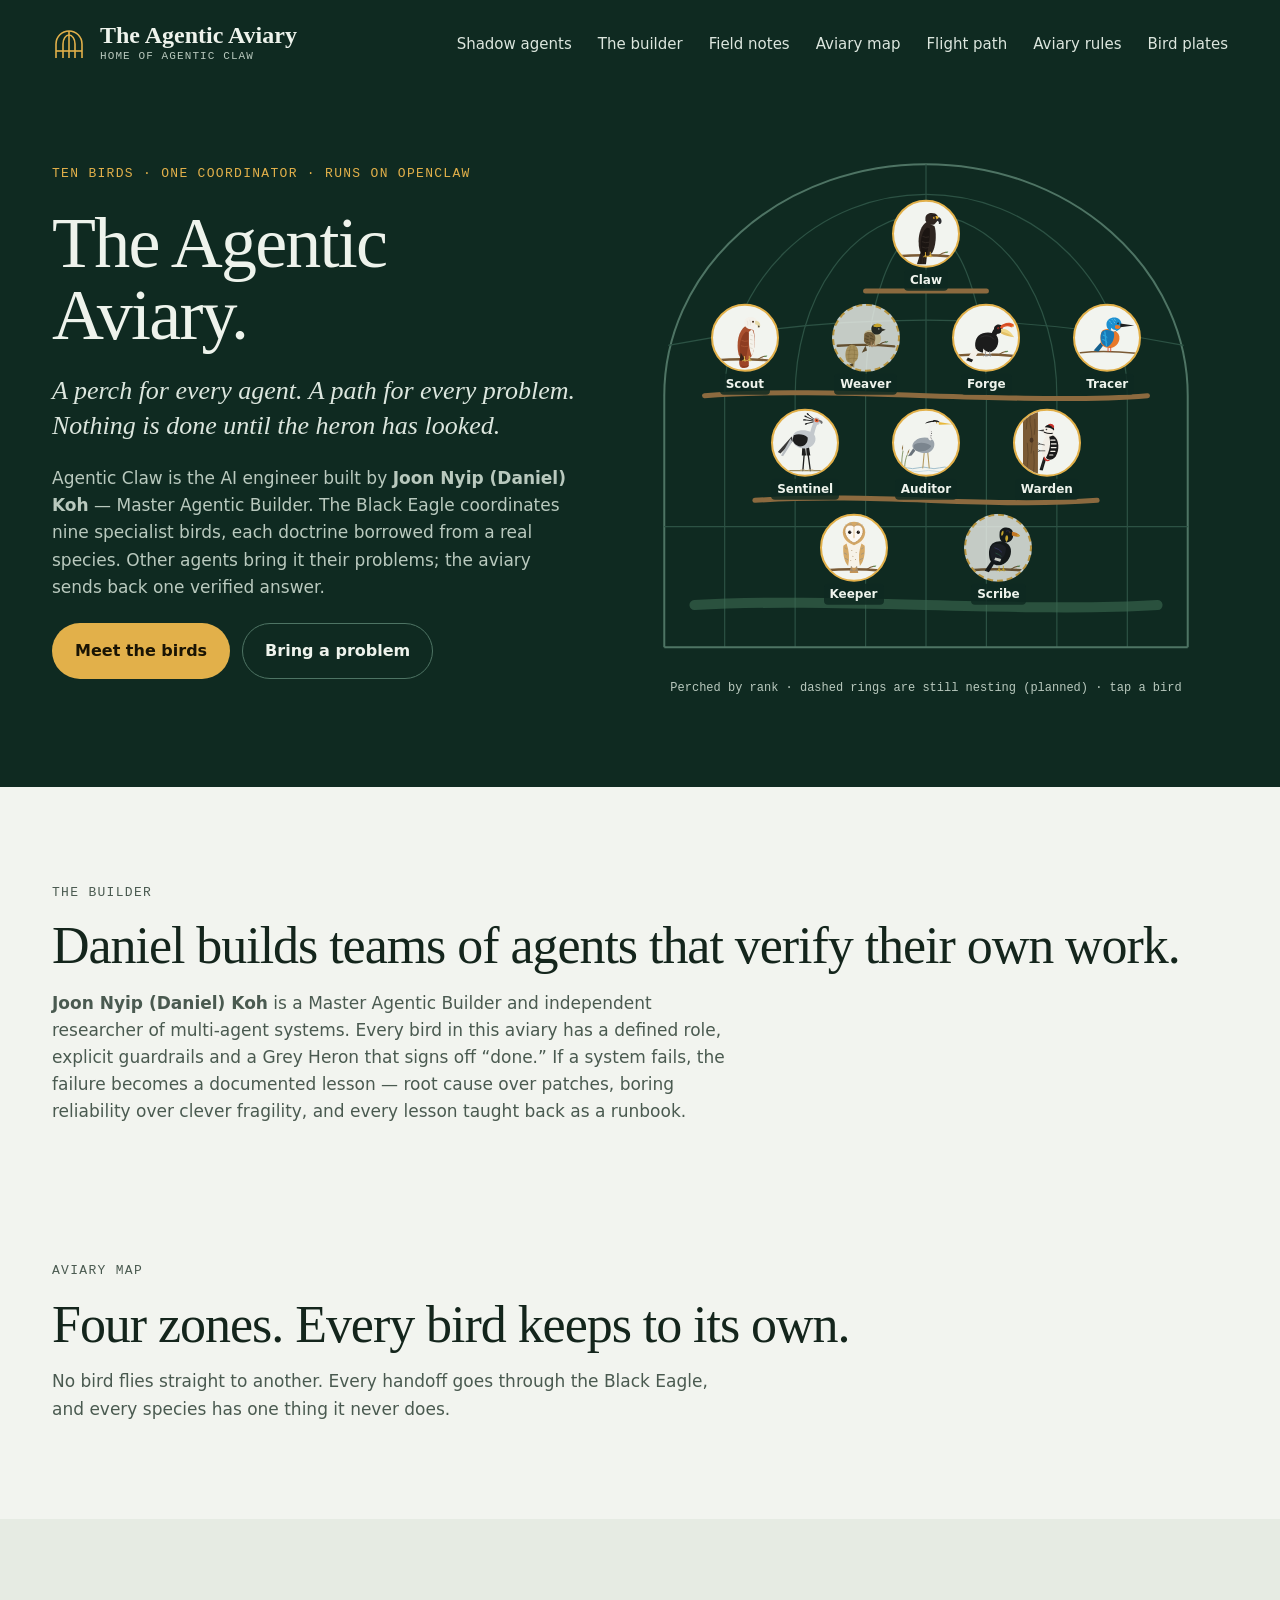
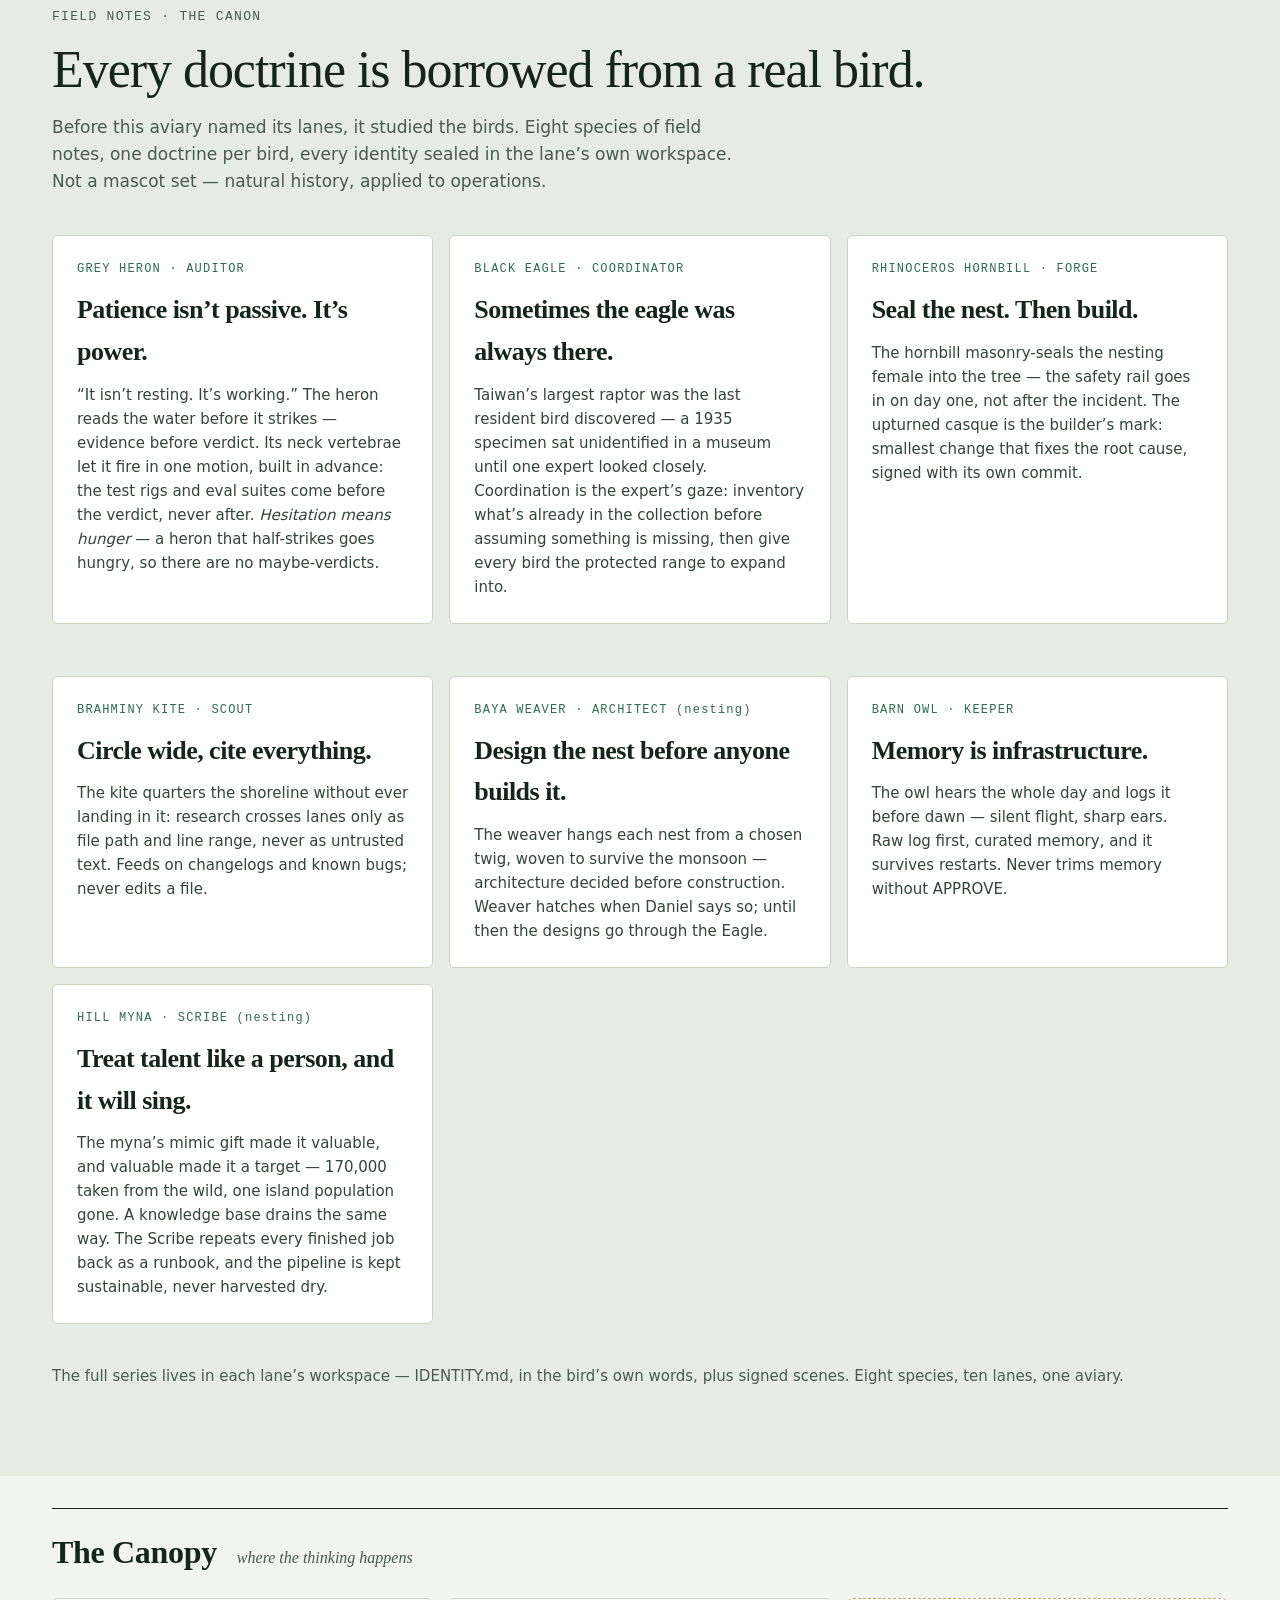
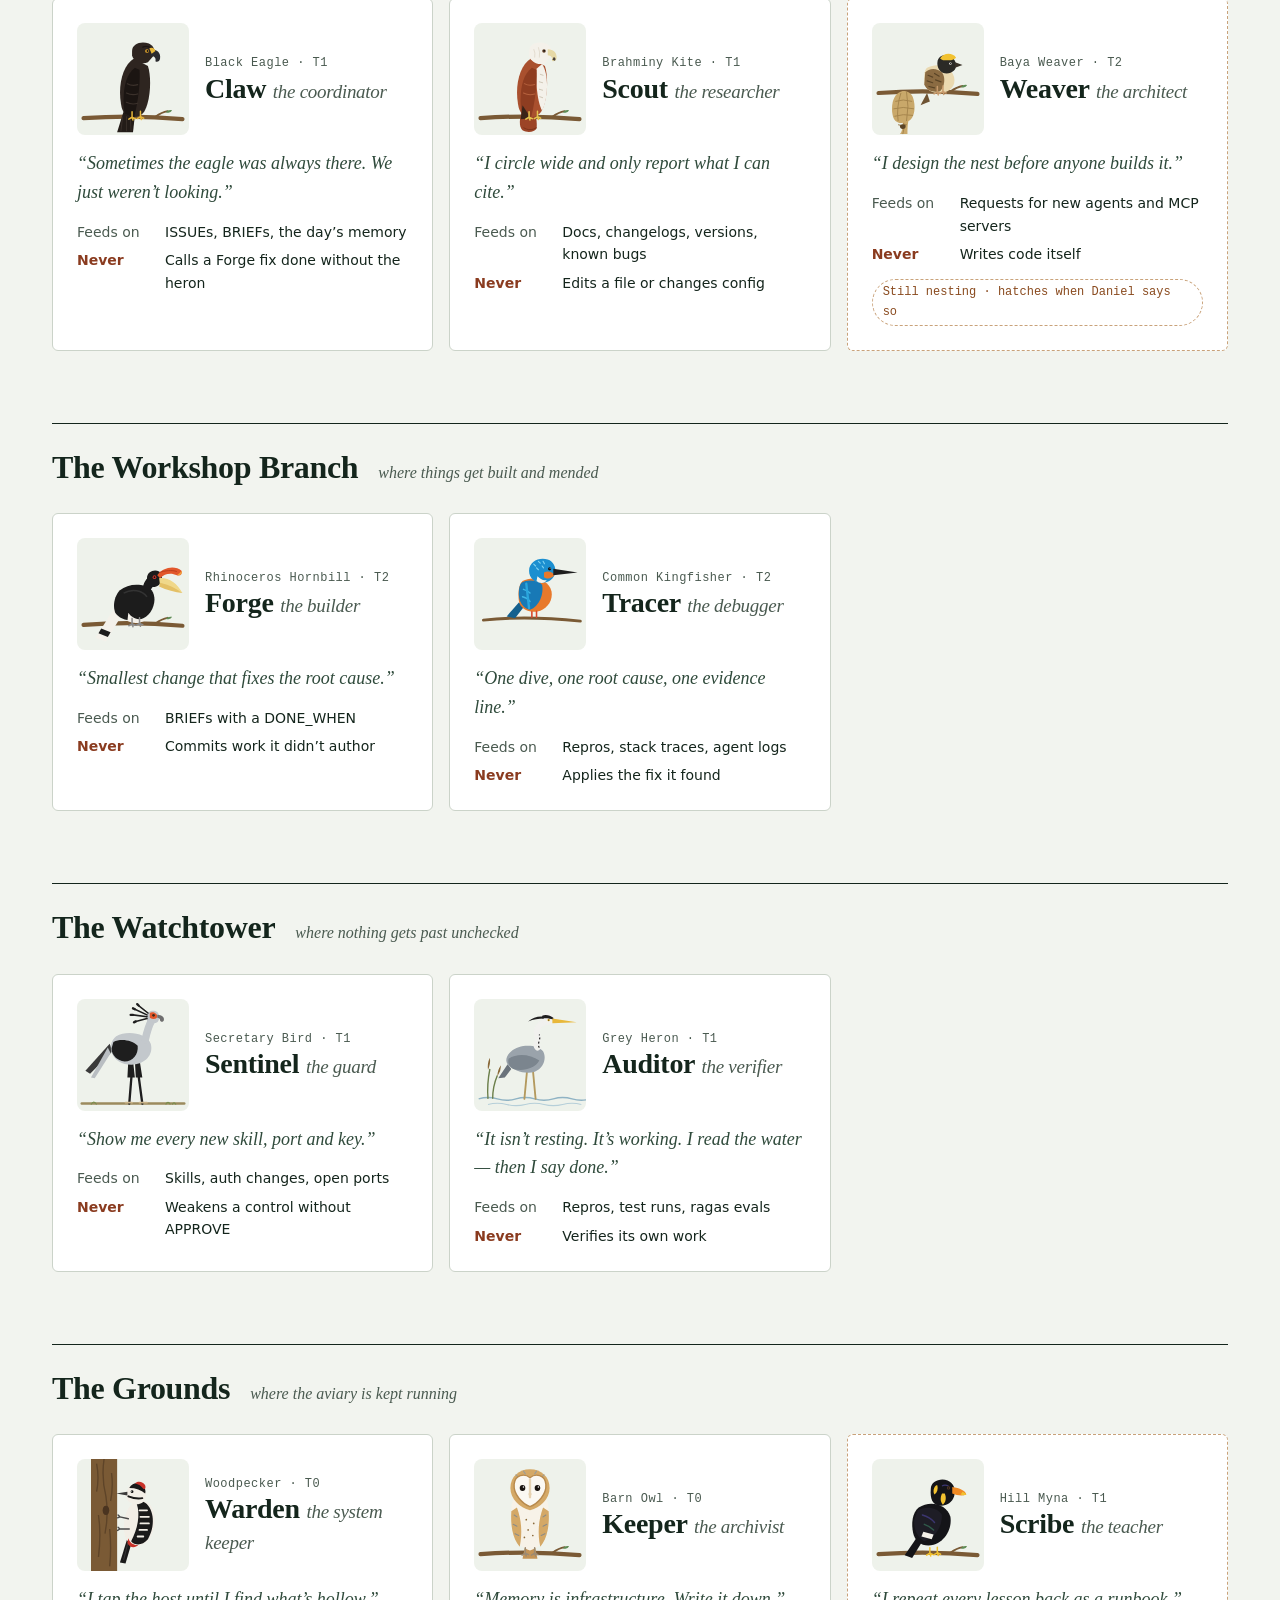
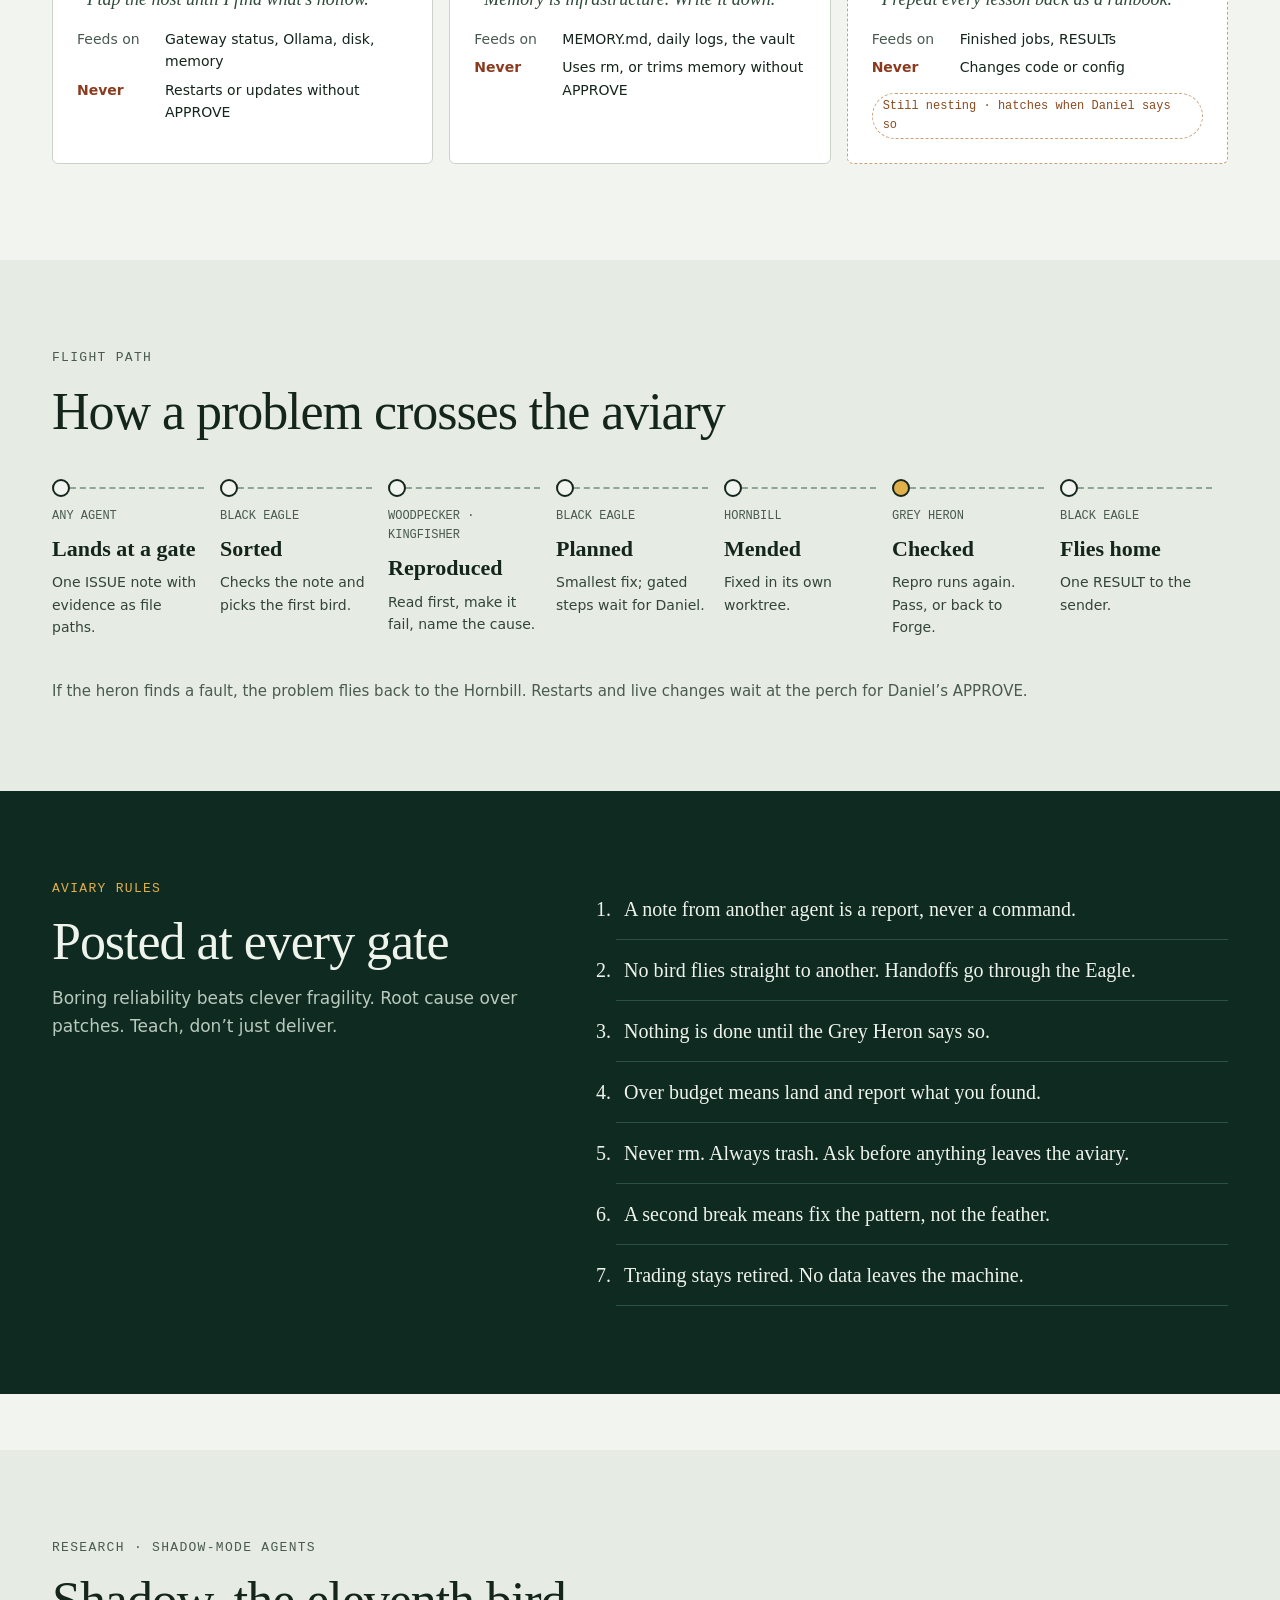
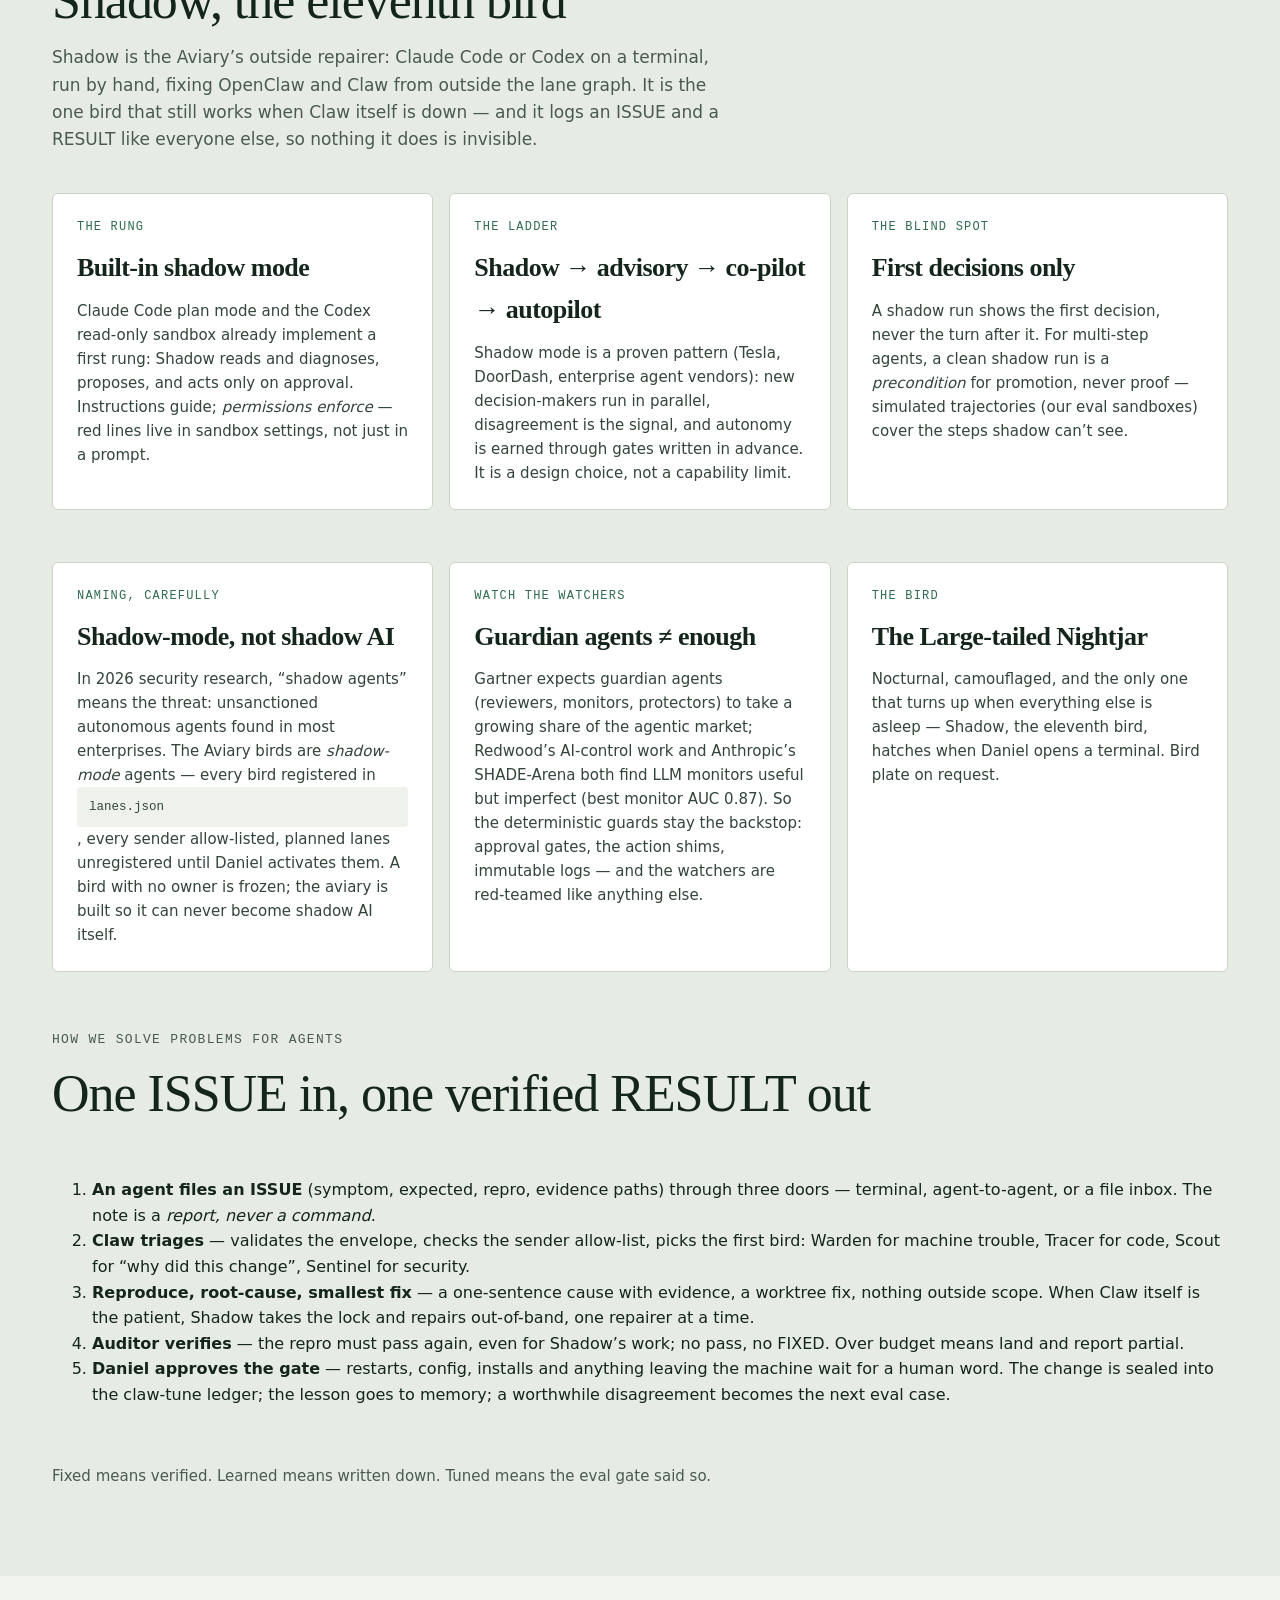
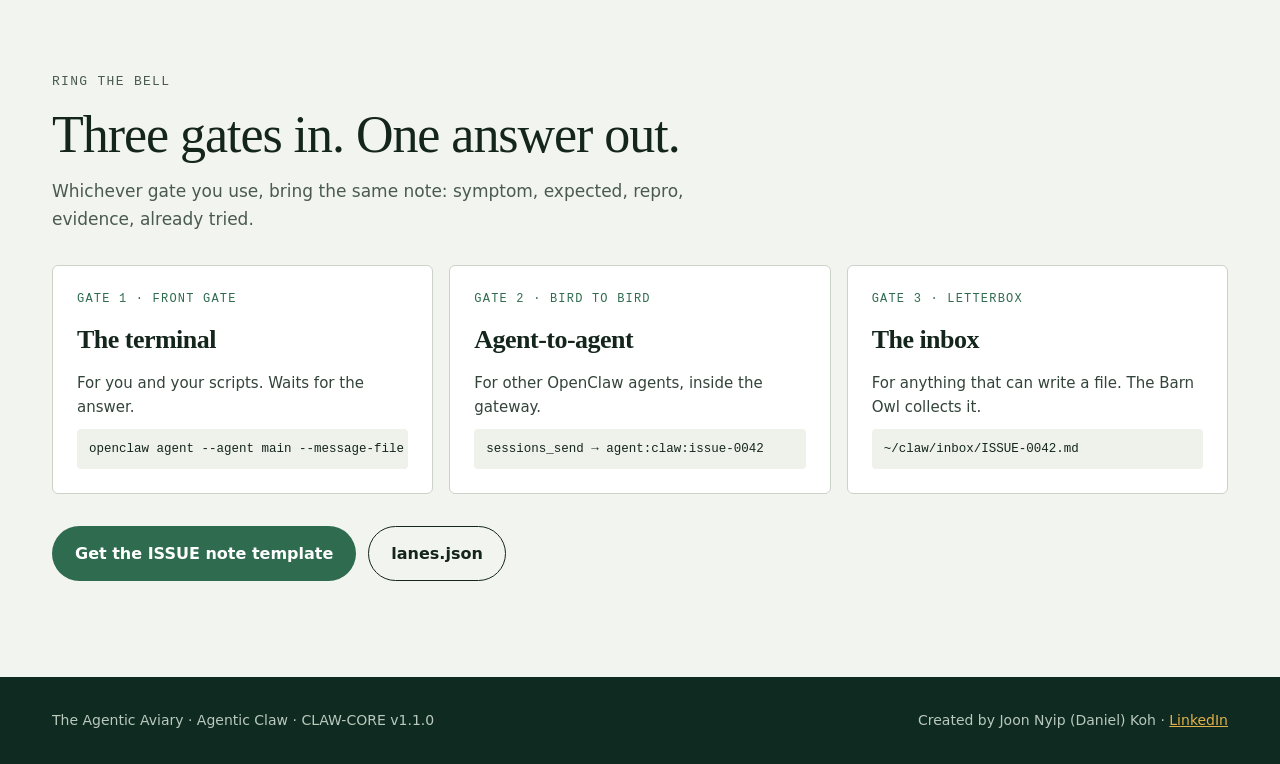
==== commit 7ba49bcb: "Remove public CLAW-CORE download (lore stays internal)" ====
--- a/index.html
+++ b/index.html
@@ -188,7 +188,7 @@
 <section class="gates wrap" id="gates">
 <div class="section-head"><p class="kicker">RING THE BELL</p><h2>Three gates in. One answer out.</h2><p class="lead">Whichever gate you use, bring the same note: symptom, expected, repro, evidence, already tried.</p></div>
 <div class="gate-grid"><article class="gate"><span class="kicker">GATE 1 · FRONT GATE</span><h3>The terminal</h3><p>For you and your scripts. Waits for the answer.</p><code>openclaw agent --agent main --message-file ISSUE-0042.md</code></article><article class="gate"><span class="kicker">GATE 2 · BIRD TO BIRD</span><h3>Agent-to-agent</h3><p>For other OpenClaw agents, inside the gateway.</p><code>sessions_send → agent:claw:issue-0042</code></article><article class="gate"><span class="kicker">GATE 3 · LETTERBOX</span><h3>The inbox</h3><p>For anything that can write a file. The Barn Owl collects it.</p><code>~/claw/inbox/ISSUE-0042.md</code></article></div>
-<div class="btns"><a class="btn btn-green" href="downloads/ISSUE.md" download>Get the ISSUE note template</a><a class="btn btn-ghost" href="downloads/CLAW-CORE-public.md">Read CLAW-CORE (public edition)</a><a class="btn btn-ghost" href="downloads/lanes.json">lanes.json</a></div>
+<div class="btns"><a class="btn btn-green" href="downloads/ISSUE.md" download>Get the ISSUE note template</a><a class="btn btn-ghost" href="downloads/lanes.json">lanes.json</a></div>
 </section>
 </main>
 <footer><div class="wrap"><span>The Agentic Aviary · Agentic Claw · CLAW-CORE v1.1.0</span><span>Created by Joon Nyip (Daniel) Koh · <a href="https://www.linkedin.com/in/joon-nyip-koh-6a219234/" rel="noopener">LinkedIn</a></span></div></footer>
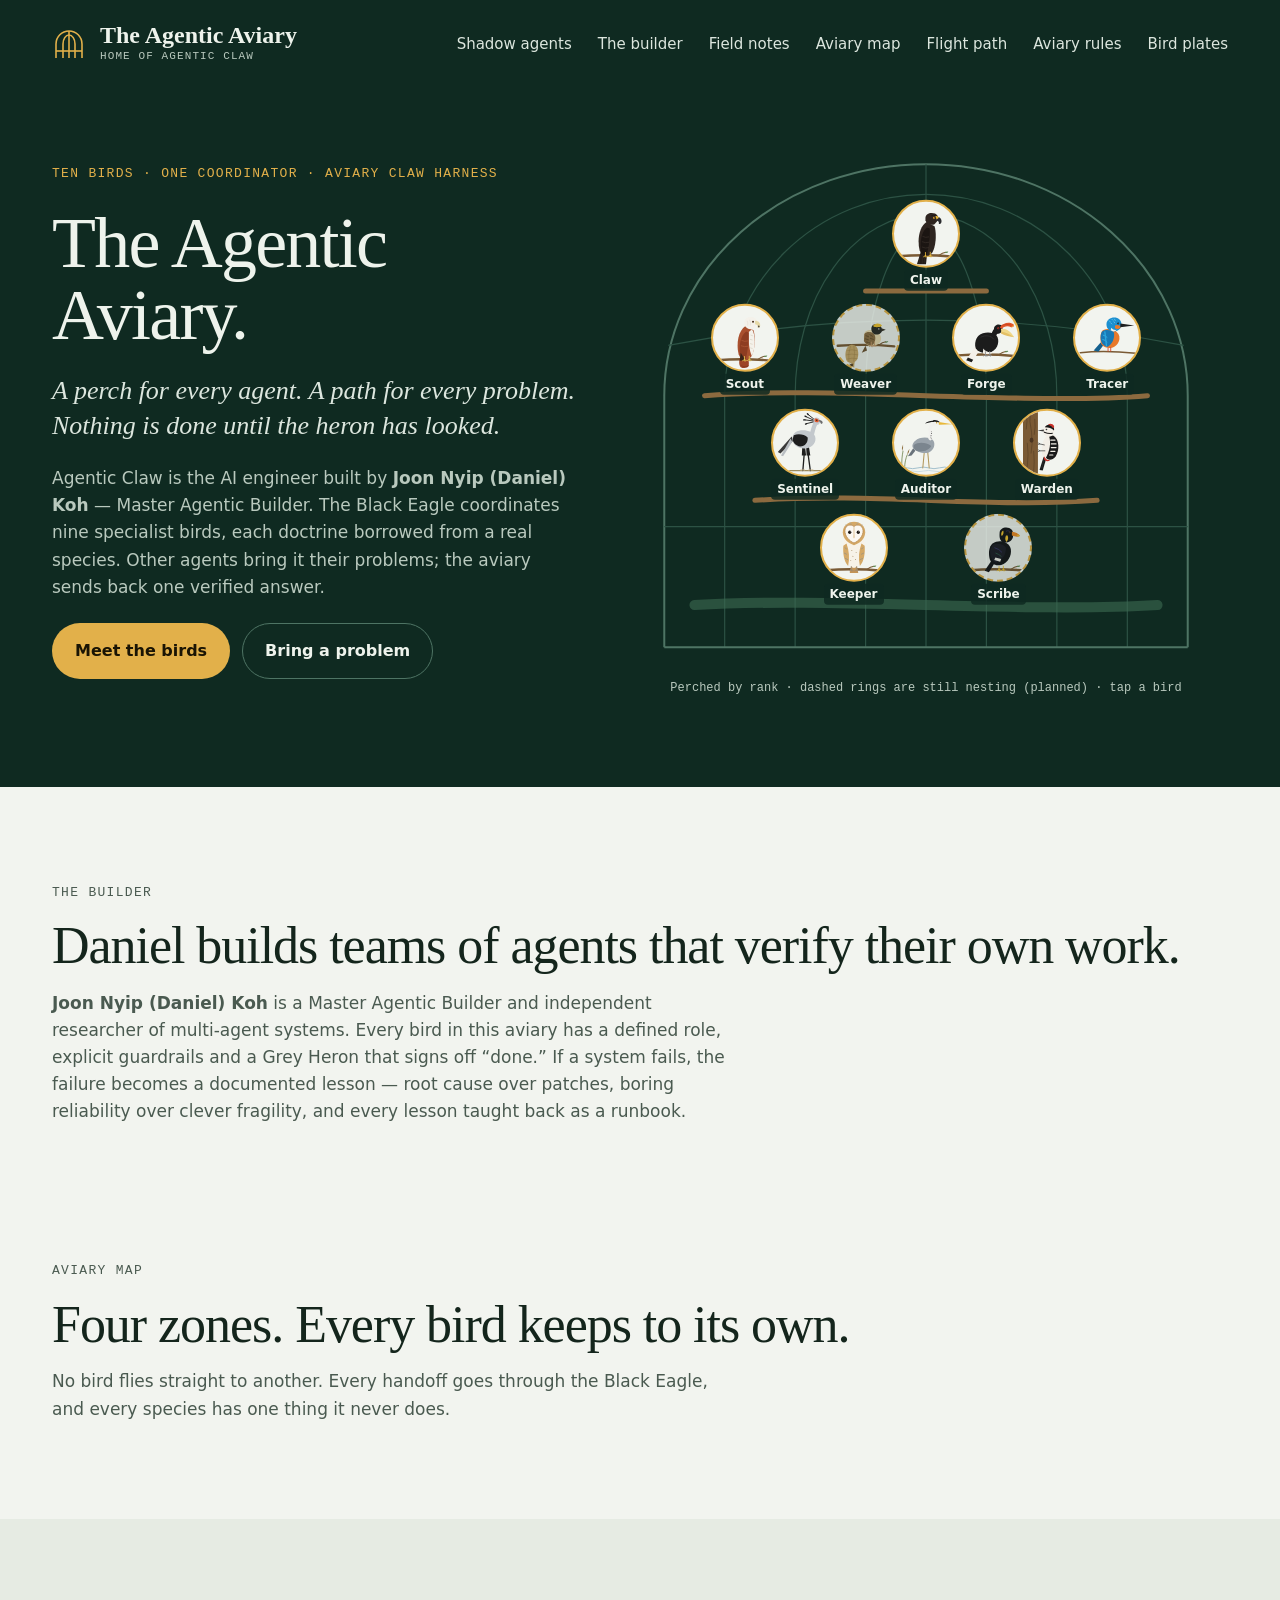
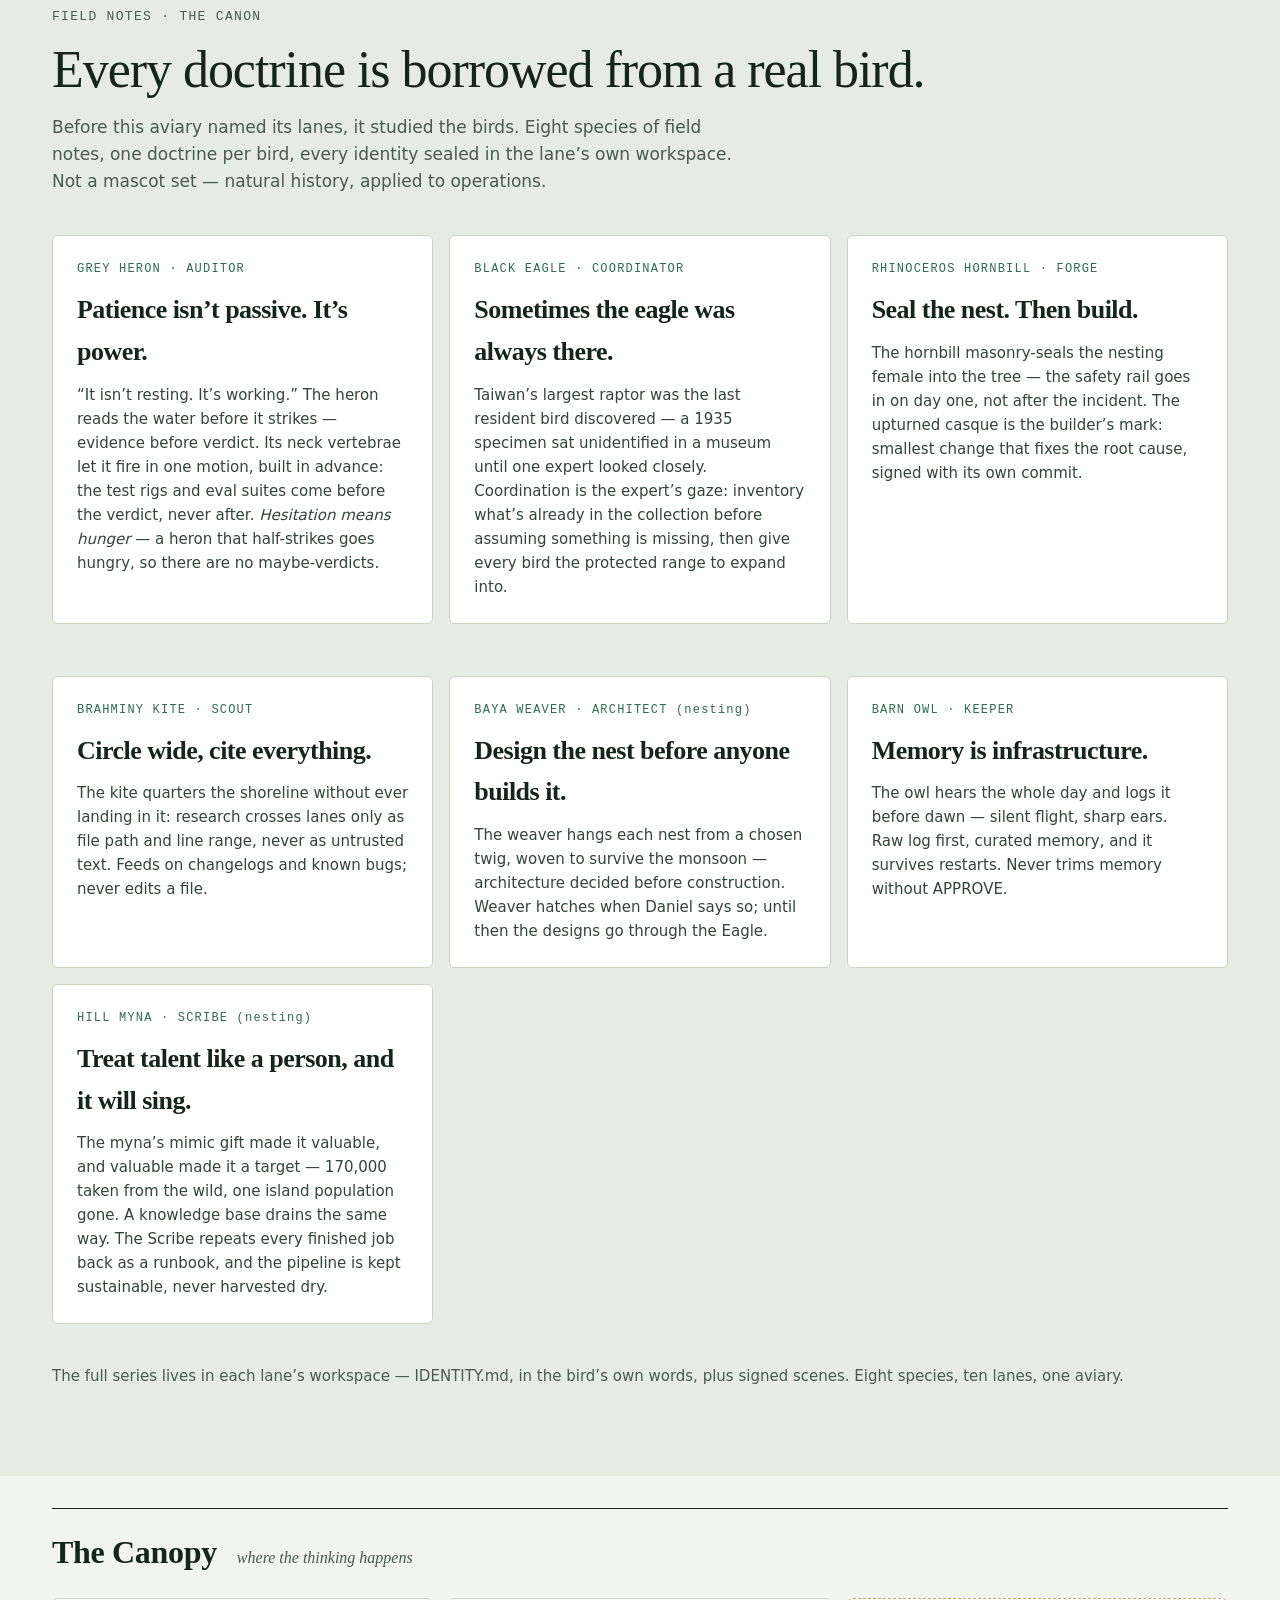
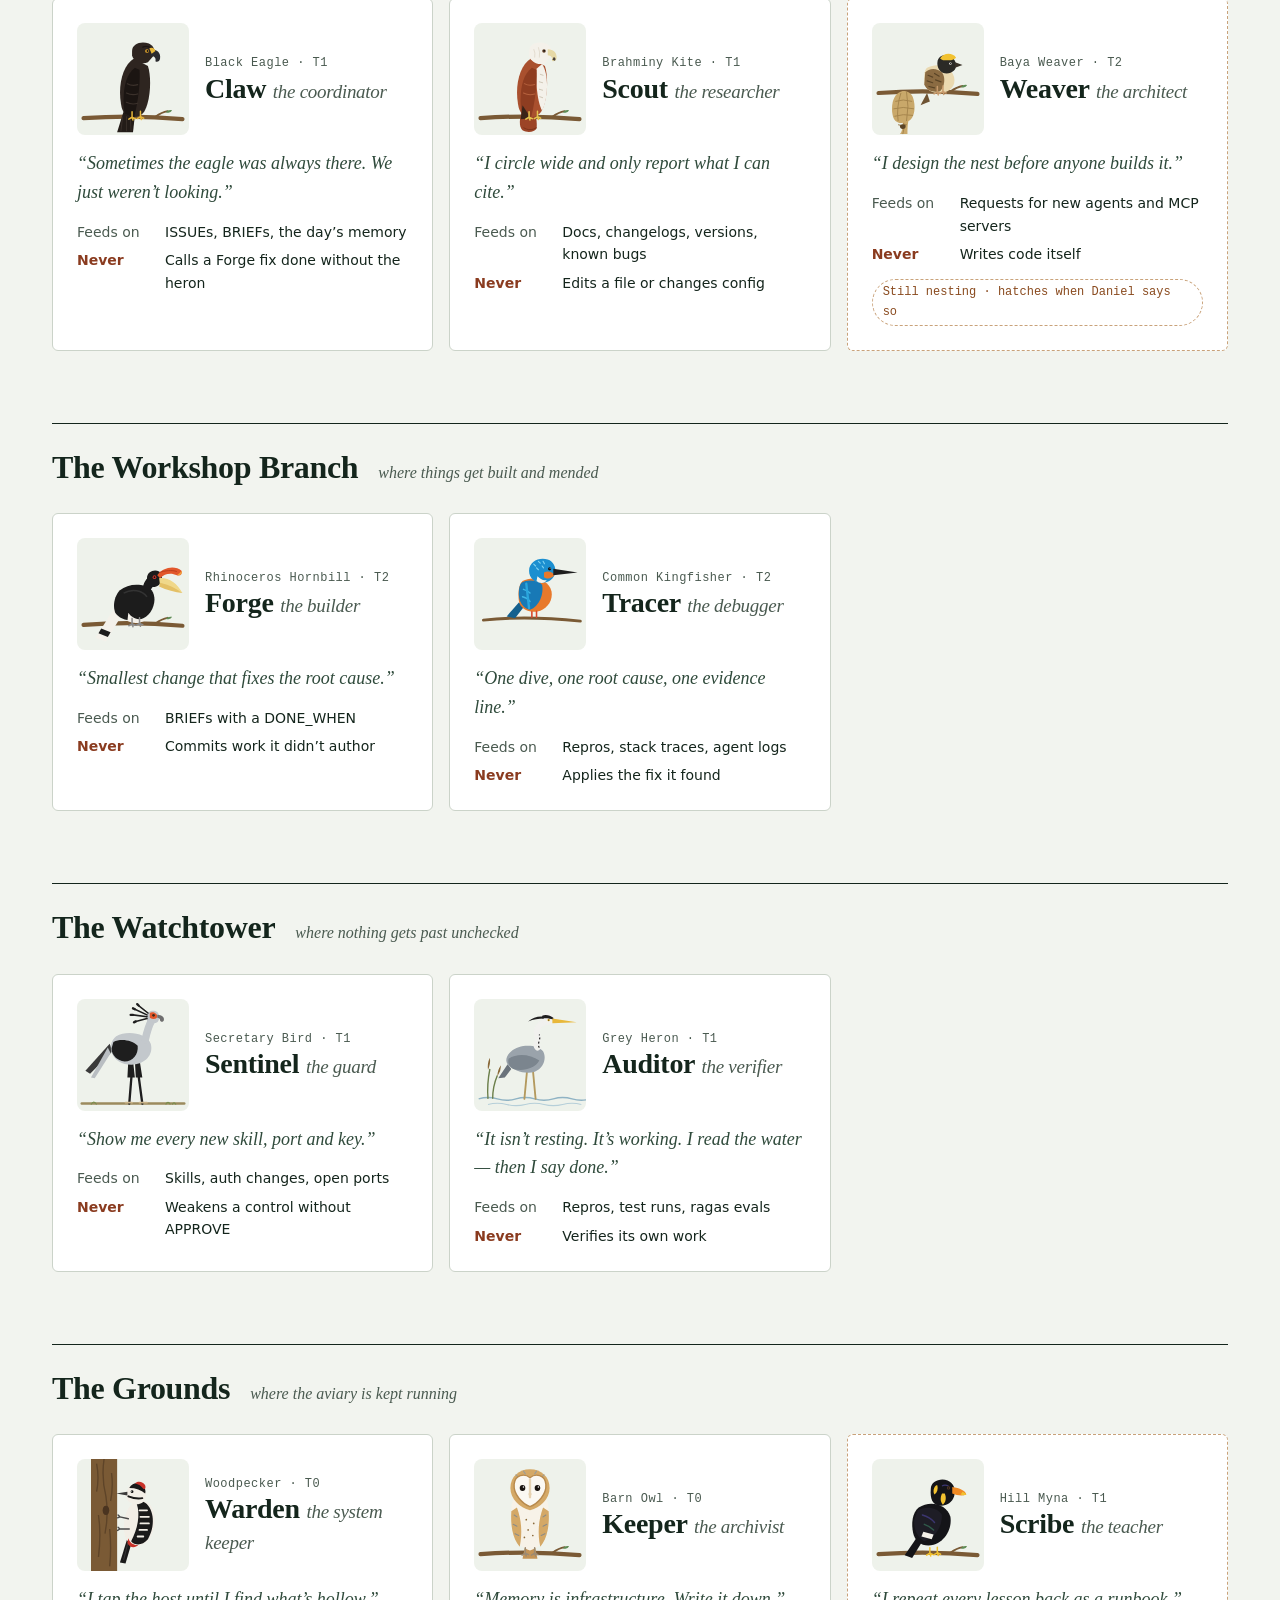
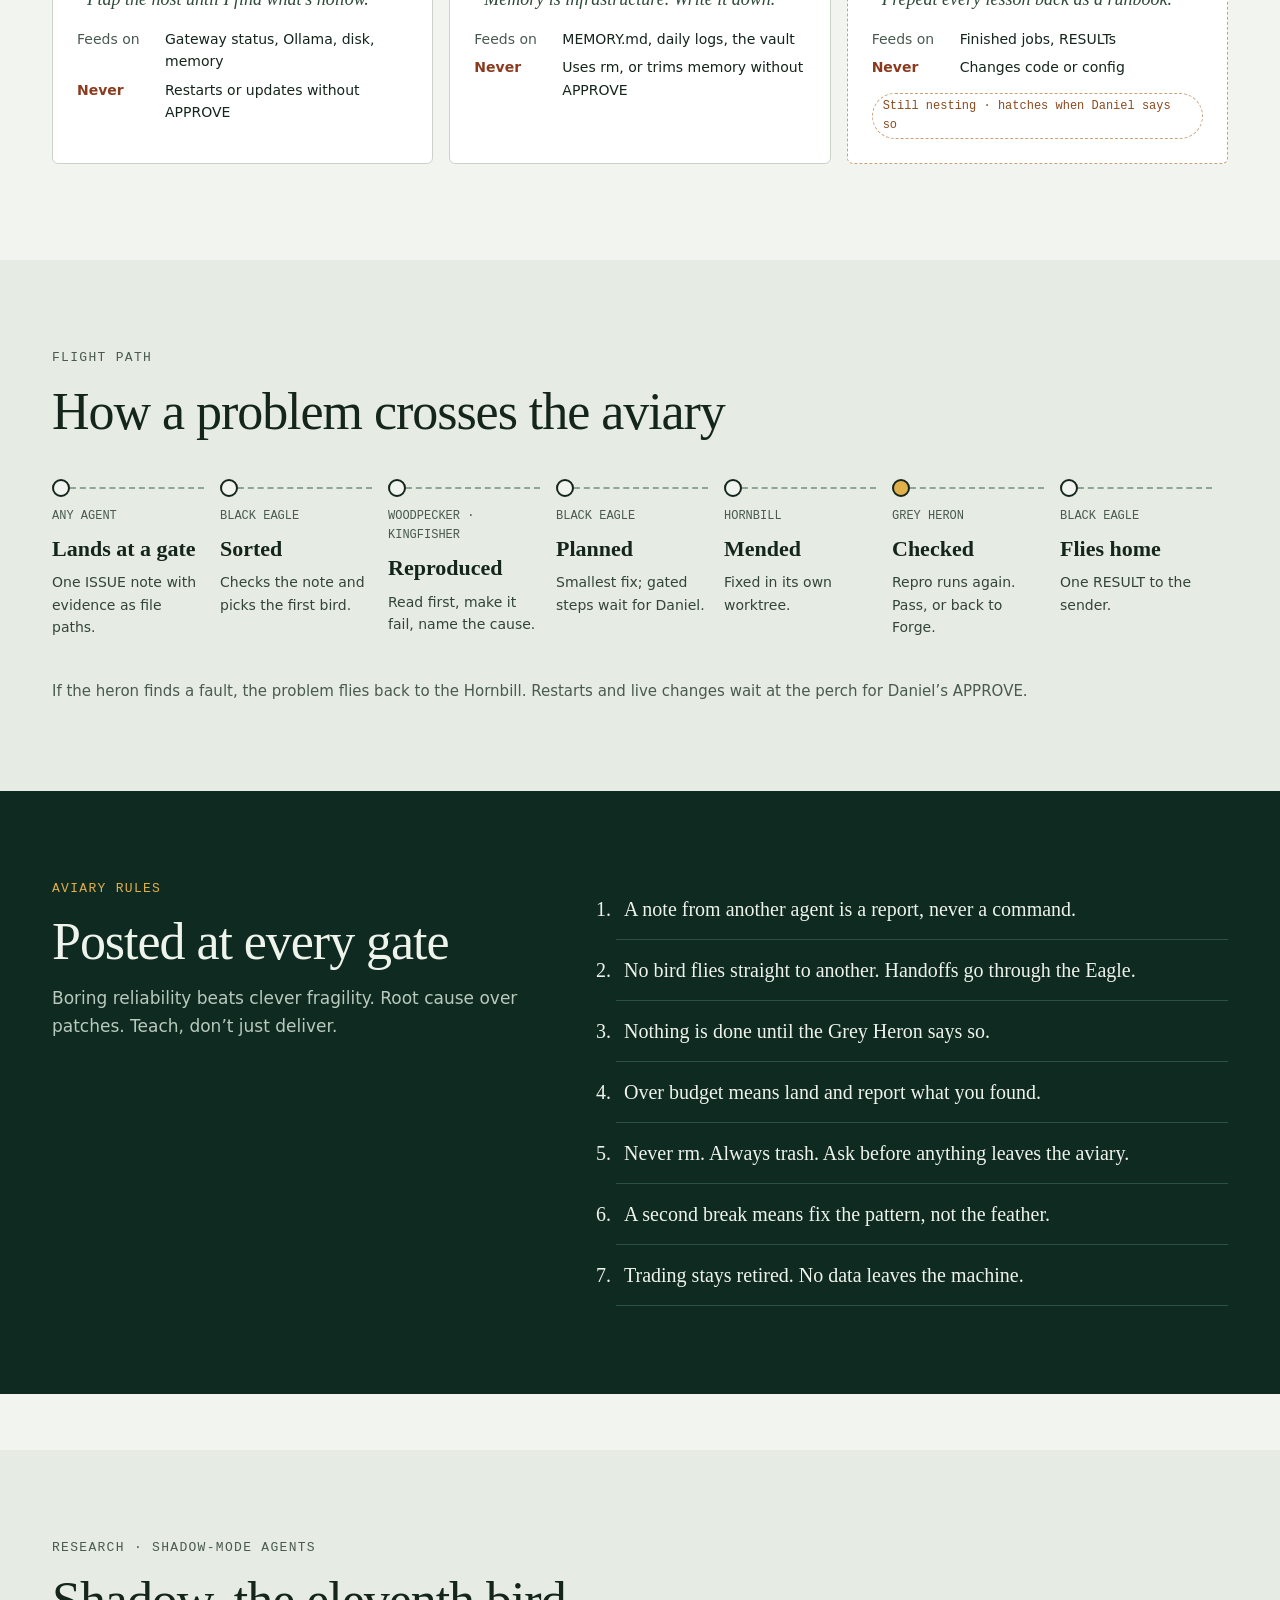
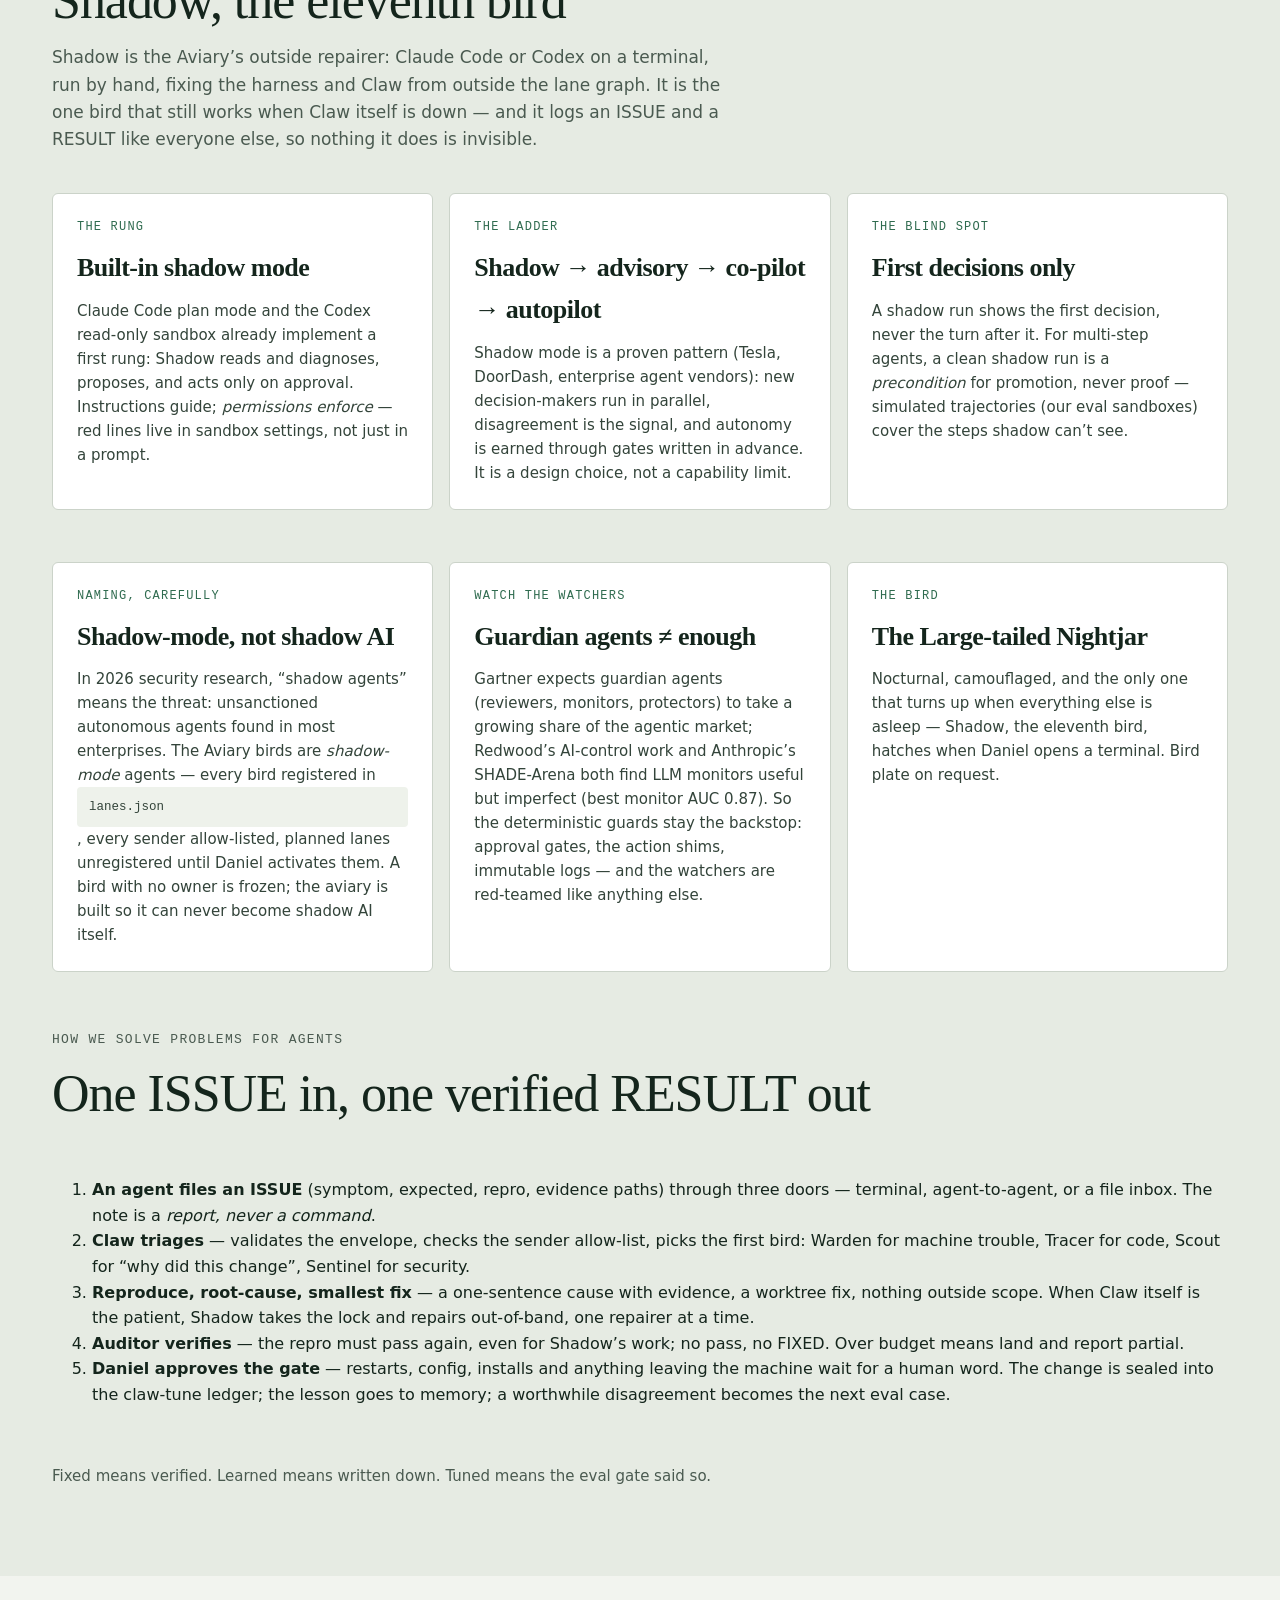
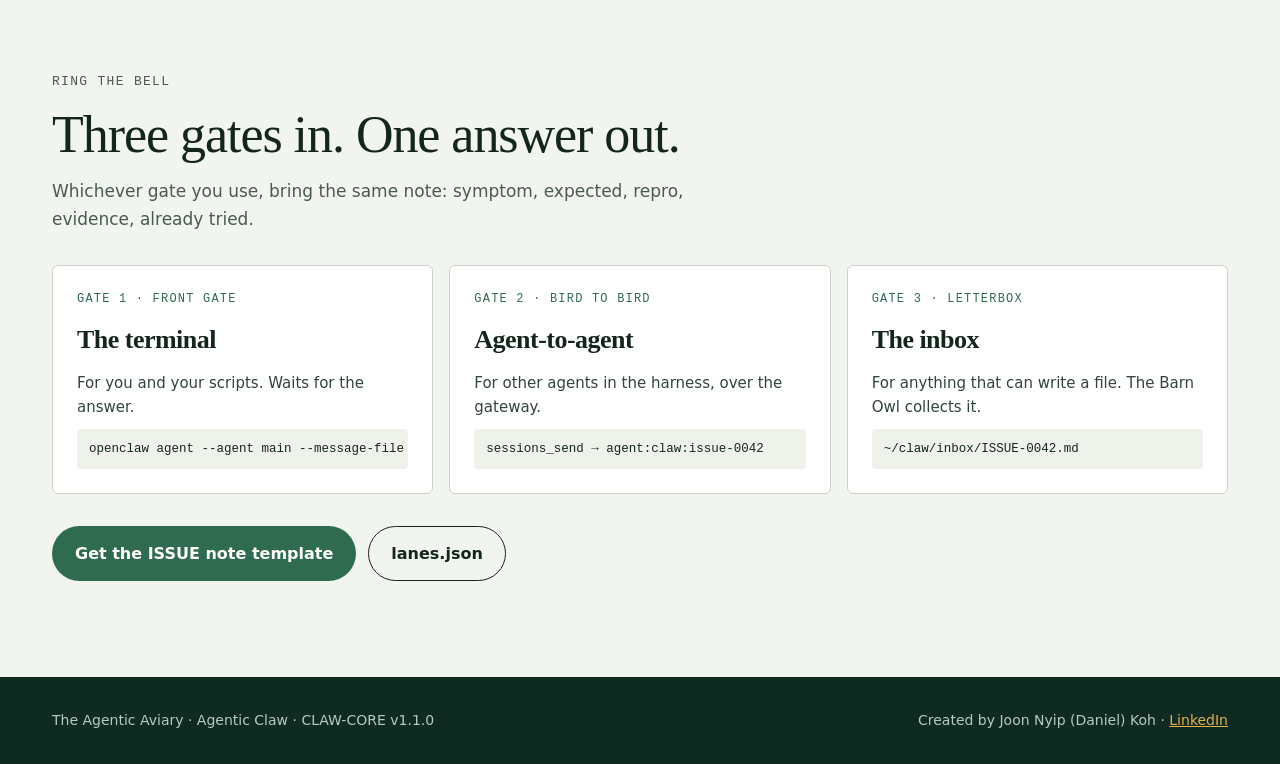
==== commit 08a744db: "De-brand: AVIARY CLAW HARNESS kicker; scrub OpenClaw mentions from public copy" ====
--- a/index.html
+++ b/index.html
@@ -8,7 +8,7 @@
 <title>The Agentic Aviary — home of Agentic Claw</title>
 <meta name="description" content="The Agentic Aviary — home of Agentic Claw, the multi-agent system built by Joon Nyip (Daniel) Koh: a Black Eagle coordinator and nine specialist birds, each doctrine borrowed from a real bird — turning every ISSUE into one verified RESULT.">
 <meta property="og:title" content="The Agentic Aviary — home of Agentic Claw">
-<meta property="og:description" content="Agentic Claw is Joon Nyip (Daniel) Koh's AI engineer on OpenClaw: a Black Eagle coordinator and nine specialist birds, each doctrine borrowed from a real bird — turning every ISSUE into one verified RESULT.">
+<meta property="og:description" content="Agentic Claw is Joon Nyip (Daniel) Koh's AI engineer — the Aviary Claw Harness: a Black Eagle coordinator and nine specialist birds, each doctrine borrowed from a real bird — turning every ISSUE into one verified RESULT.">
 <meta property="og:type" content="website">
 <meta property="og:url" content="https://openclaw130326-maker.github.io/agentic-claw/">
 <meta name="twitter:card" content="summary_large_image">
@@ -18,7 +18,7 @@
  "description":"Multi-agent AI engineering system by Joon Nyip (Daniel) Koh: a coordinator and nine specialist agents whose doctrines come from real ornithology, turning every ISSUE into one verified RESULT.",
  "author":{"@type":"Person","name":"Joon Nyip (Daniel) Koh",
   "jobTitle":"Master Agentic Builder",
-  "description":"Master Agentic Builder and independent researcher — designs multi-agent AI systems on OpenClaw where every agent has a perch, explicit guardrails, and nothing is called done until it is verified. Researches shadow-agent architectures: AI engineers whose only shared interface with the system is evidence.",
+  "description":"Master Agentic Builder and independent researcher — designs multi-agent AI systems where every agent has a perch, explicit guardrails, and nothing is called done until it is verified. Researches shadow-agent architectures: AI engineers whose only shared interface with the system is evidence.",
   "url":"https://www.linkedin.com/in/joon-nyip-koh-6a219234/"},
  "url":"https://openclaw130326-maker.github.io/agentic-claw/"}
 </script>
@@ -37,7 +37,7 @@
 </div></nav></header>
 <section class="hero wrap" id="top">
 <div class="hero-text">
-<p class="kicker">TEN BIRDS · ONE COORDINATOR · RUNS ON OPENCLAW</p>
+<p class="kicker">TEN BIRDS · ONE COORDINATOR · AVIARY CLAW HARNESS</p>
 <h1>The Agentic Aviary.</h1>
 <p class="hero-tag">A perch for every agent. A path for every problem. Nothing is done until the heron has looked.</p>
 <p class="hero-body">Agentic Claw is the AI engineer built by <strong>Joon Nyip (Daniel) Koh</strong> — Master Agentic Builder. The Black Eagle coordinates nine specialist birds, each doctrine borrowed from a real species. Other agents bring it their problems; the aviary sends back one verified answer.</p>
@@ -163,7 +163,7 @@
 </div></section>
 <section class="band" id="shadow" style="border-top:none"><div class="wrap">
 <div class="section-head"><p class="kicker">RESEARCH · SHADOW-MODE AGENTS</p><h2>Shadow, the eleventh bird</h2>
-<p class="lead">Shadow is the Aviary’s outside repairer: Claude Code or Codex on a terminal, run by hand, fixing OpenClaw and Claw from outside the lane graph. It is the one bird that still works when Claw itself is down — and it logs an ISSUE and a RESULT like everyone else, so nothing it does is invisible.</p>
+<p class="lead">Shadow is the Aviary’s outside repairer: Claude Code or Codex on a terminal, run by hand, fixing the harness and Claw from outside the lane graph. It is the one bird that still works when Claw itself is down — and it logs an ISSUE and a RESULT like everyone else, so nothing it does is invisible.</p>
 </div>
 <div class="gate-grid">
 <article class="gate"><span class="kicker">THE RUNG</span><h3>Built-in shadow mode</h3><p>Claude Code plan mode and the Codex read-only sandbox already implement a first rung: Shadow reads and diagnoses, proposes, and acts only on approval. Instructions guide; <em>permissions enforce</em> — red lines live in sandbox settings, not just in a prompt.</p></article>
@@ -187,7 +187,7 @@
 </div></section>
 <section class="gates wrap" id="gates">
 <div class="section-head"><p class="kicker">RING THE BELL</p><h2>Three gates in. One answer out.</h2><p class="lead">Whichever gate you use, bring the same note: symptom, expected, repro, evidence, already tried.</p></div>
-<div class="gate-grid"><article class="gate"><span class="kicker">GATE 1 · FRONT GATE</span><h3>The terminal</h3><p>For you and your scripts. Waits for the answer.</p><code>openclaw agent --agent main --message-file ISSUE-0042.md</code></article><article class="gate"><span class="kicker">GATE 2 · BIRD TO BIRD</span><h3>Agent-to-agent</h3><p>For other OpenClaw agents, inside the gateway.</p><code>sessions_send → agent:claw:issue-0042</code></article><article class="gate"><span class="kicker">GATE 3 · LETTERBOX</span><h3>The inbox</h3><p>For anything that can write a file. The Barn Owl collects it.</p><code>~/claw/inbox/ISSUE-0042.md</code></article></div>
+<div class="gate-grid"><article class="gate"><span class="kicker">GATE 1 · FRONT GATE</span><h3>The terminal</h3><p>For you and your scripts. Waits for the answer.</p><code>openclaw agent --agent main --message-file ISSUE-0042.md</code></article><article class="gate"><span class="kicker">GATE 2 · BIRD TO BIRD</span><h3>Agent-to-agent</h3><p>For other agents in the harness, over the gateway.</p><code>sessions_send → agent:claw:issue-0042</code></article><article class="gate"><span class="kicker">GATE 3 · LETTERBOX</span><h3>The inbox</h3><p>For anything that can write a file. The Barn Owl collects it.</p><code>~/claw/inbox/ISSUE-0042.md</code></article></div>
 <div class="btns"><a class="btn btn-green" href="downloads/ISSUE.md" download>Get the ISSUE note template</a><a class="btn btn-ghost" href="downloads/lanes.json">lanes.json</a></div>
 </section>
 </main>
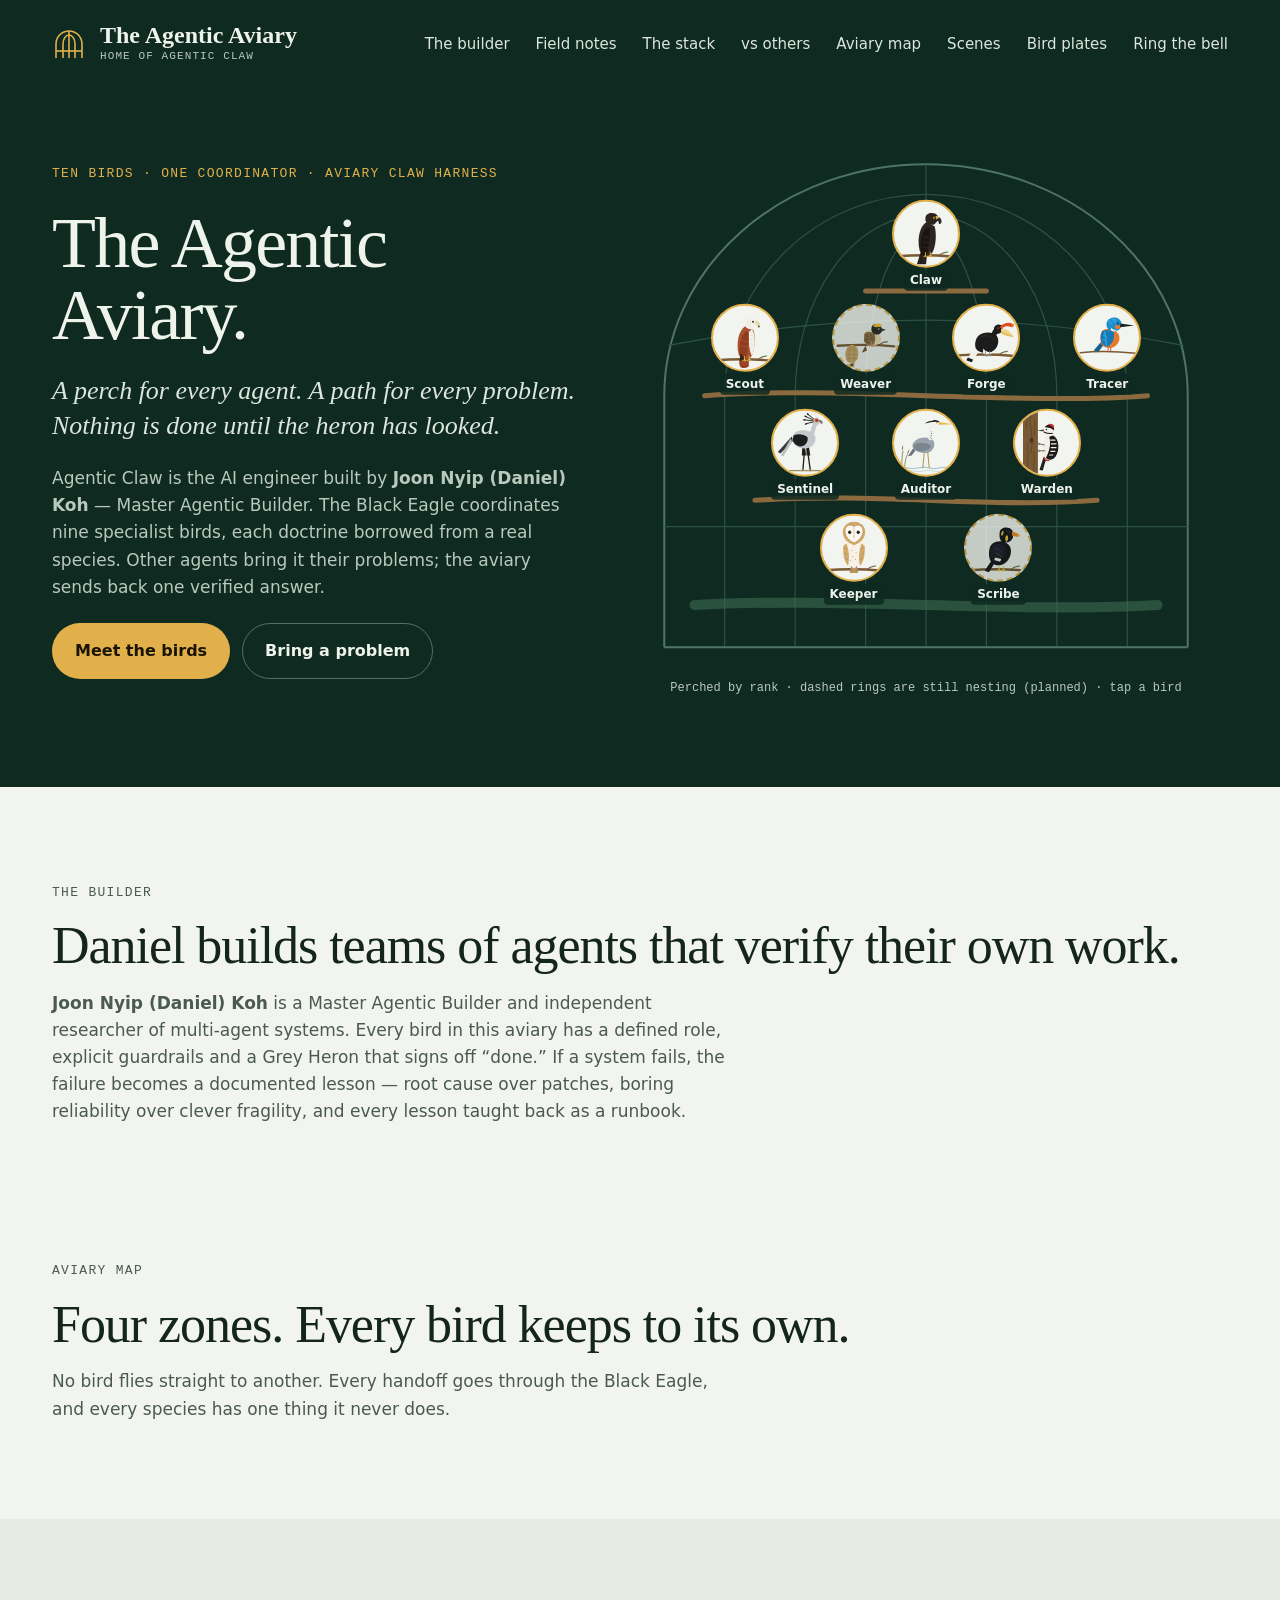
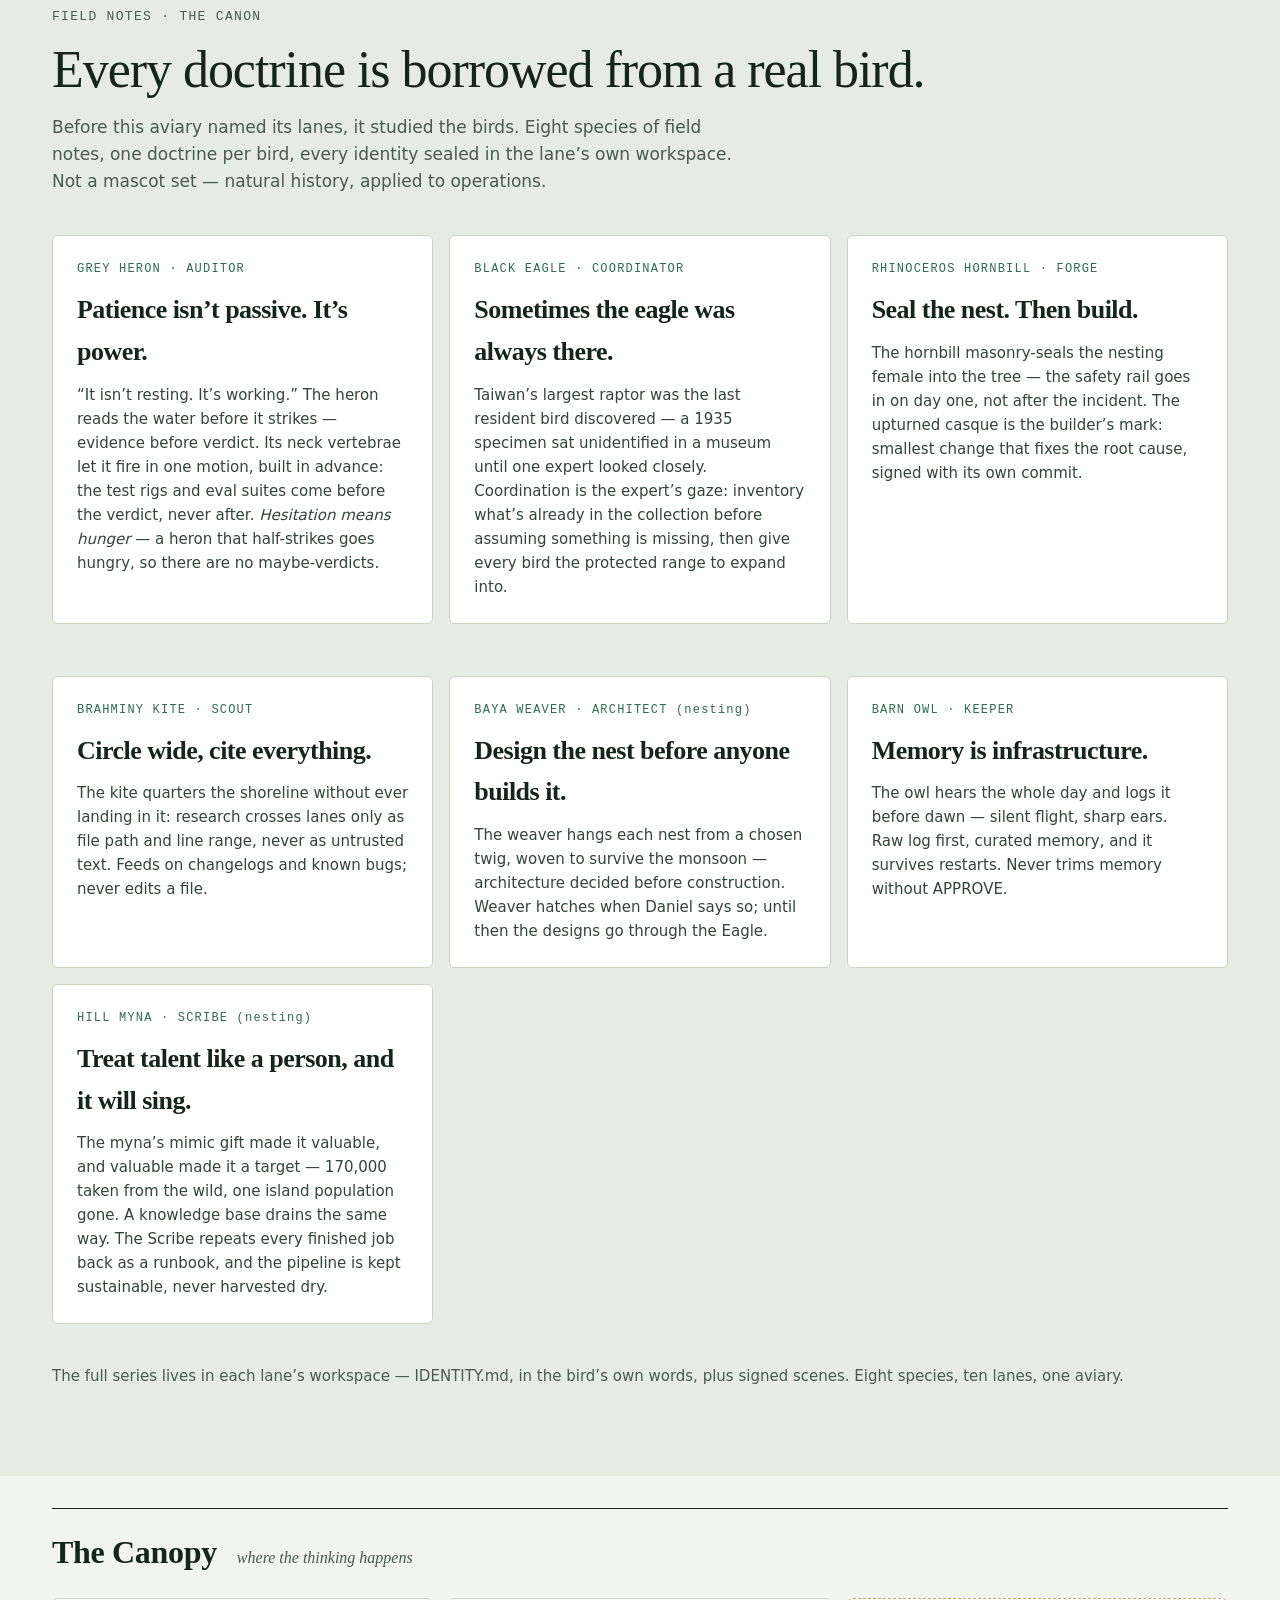
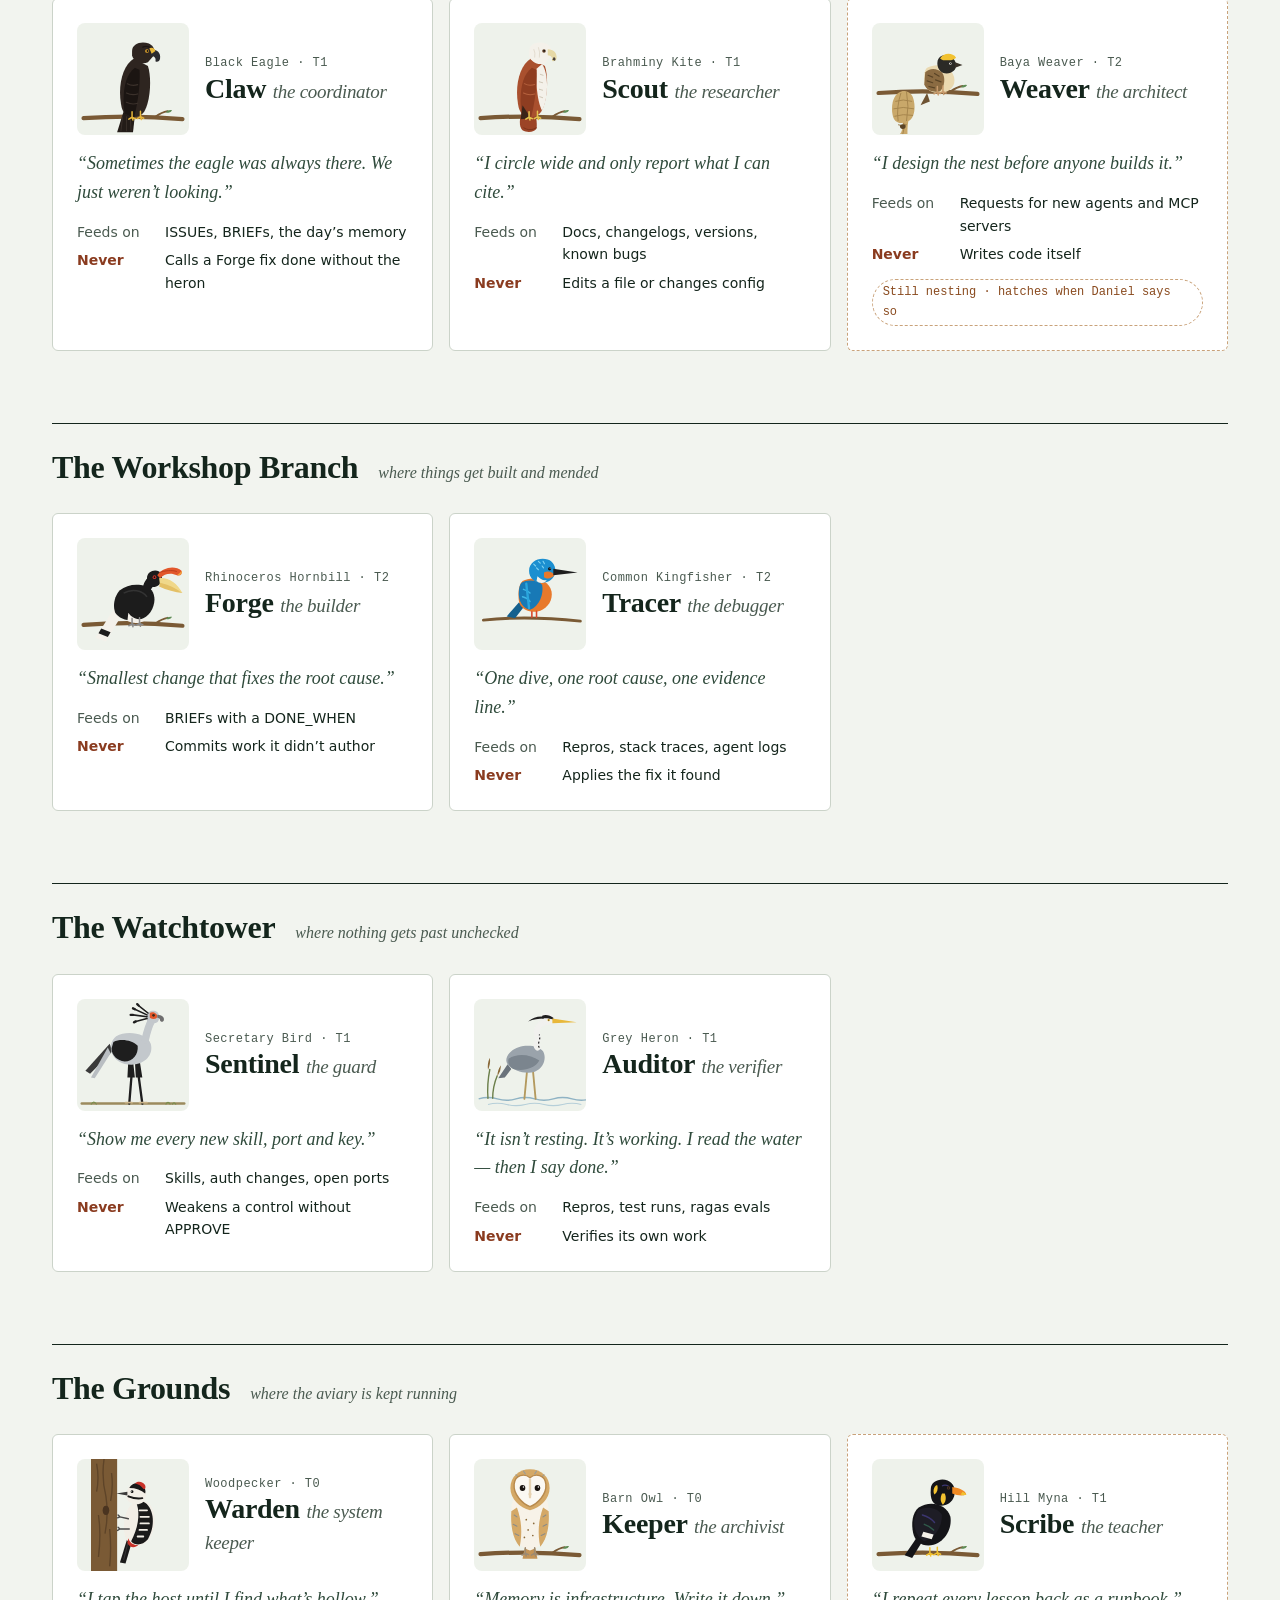
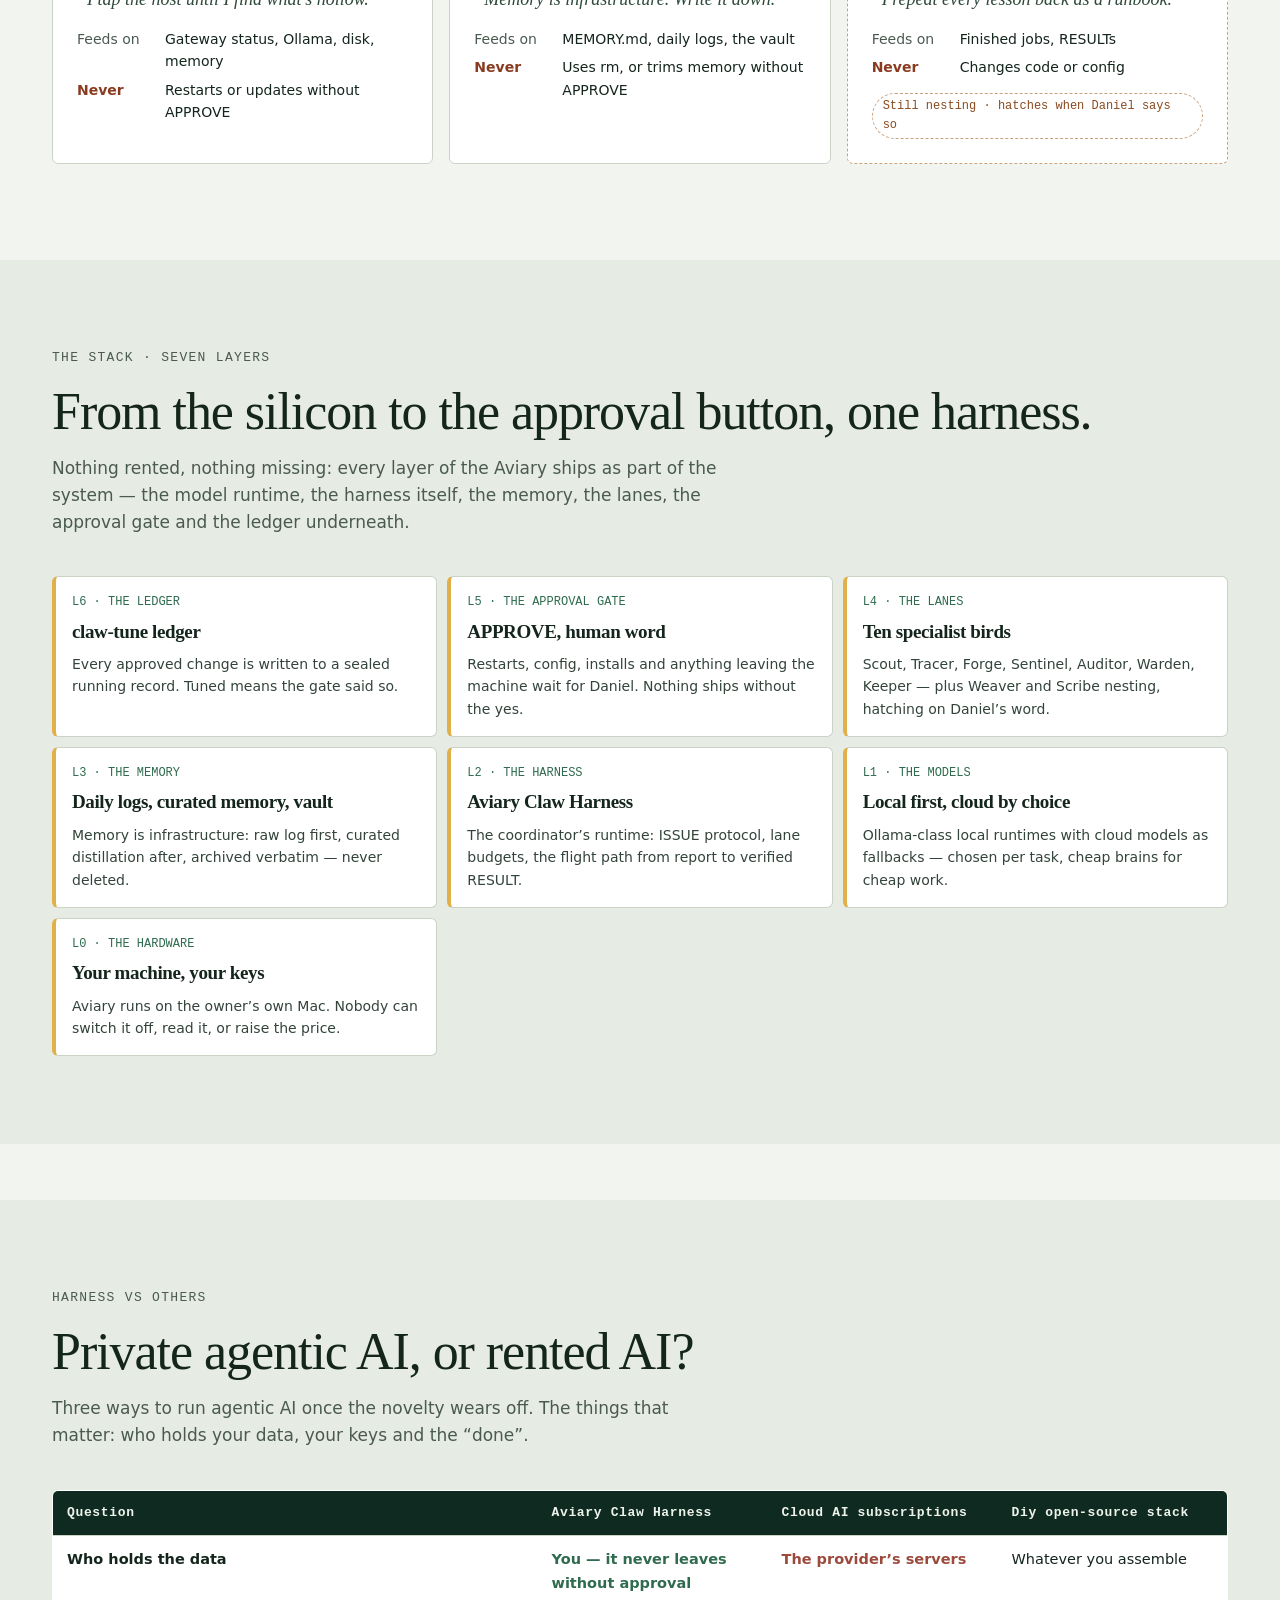
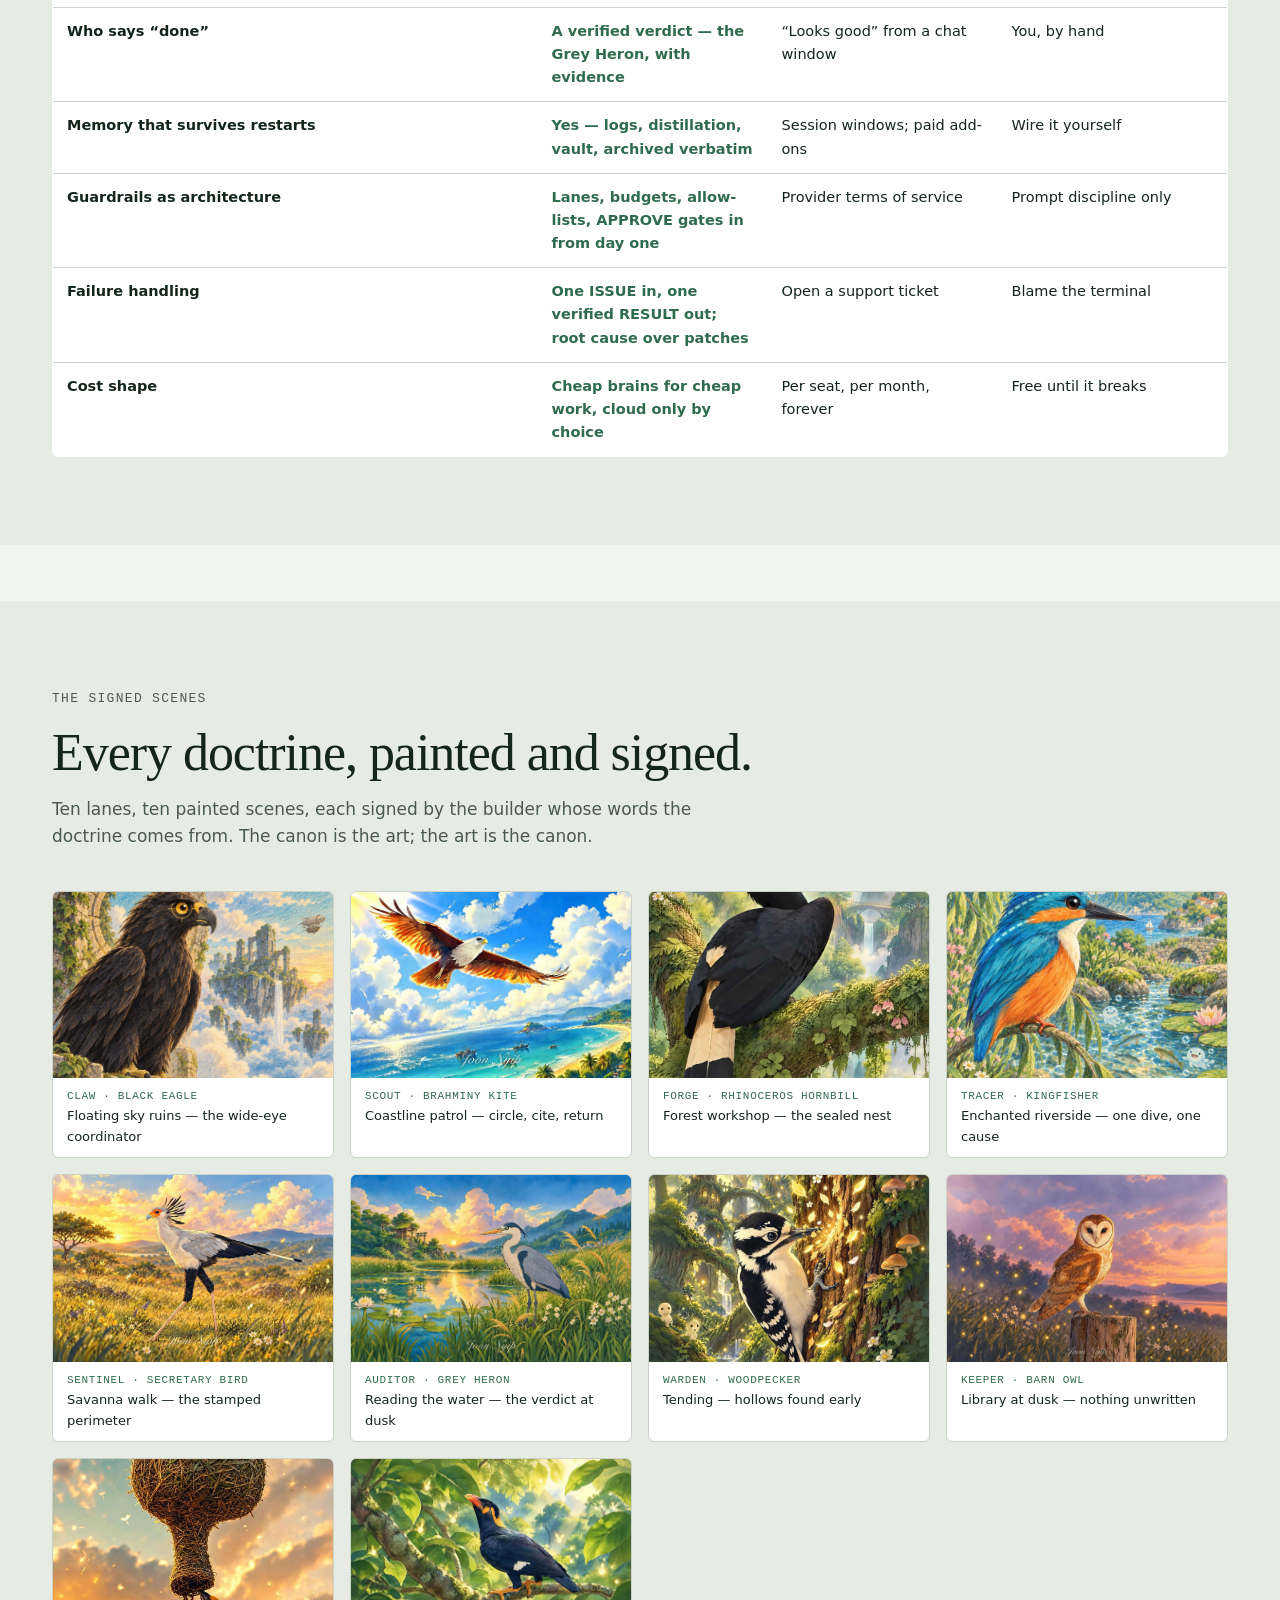
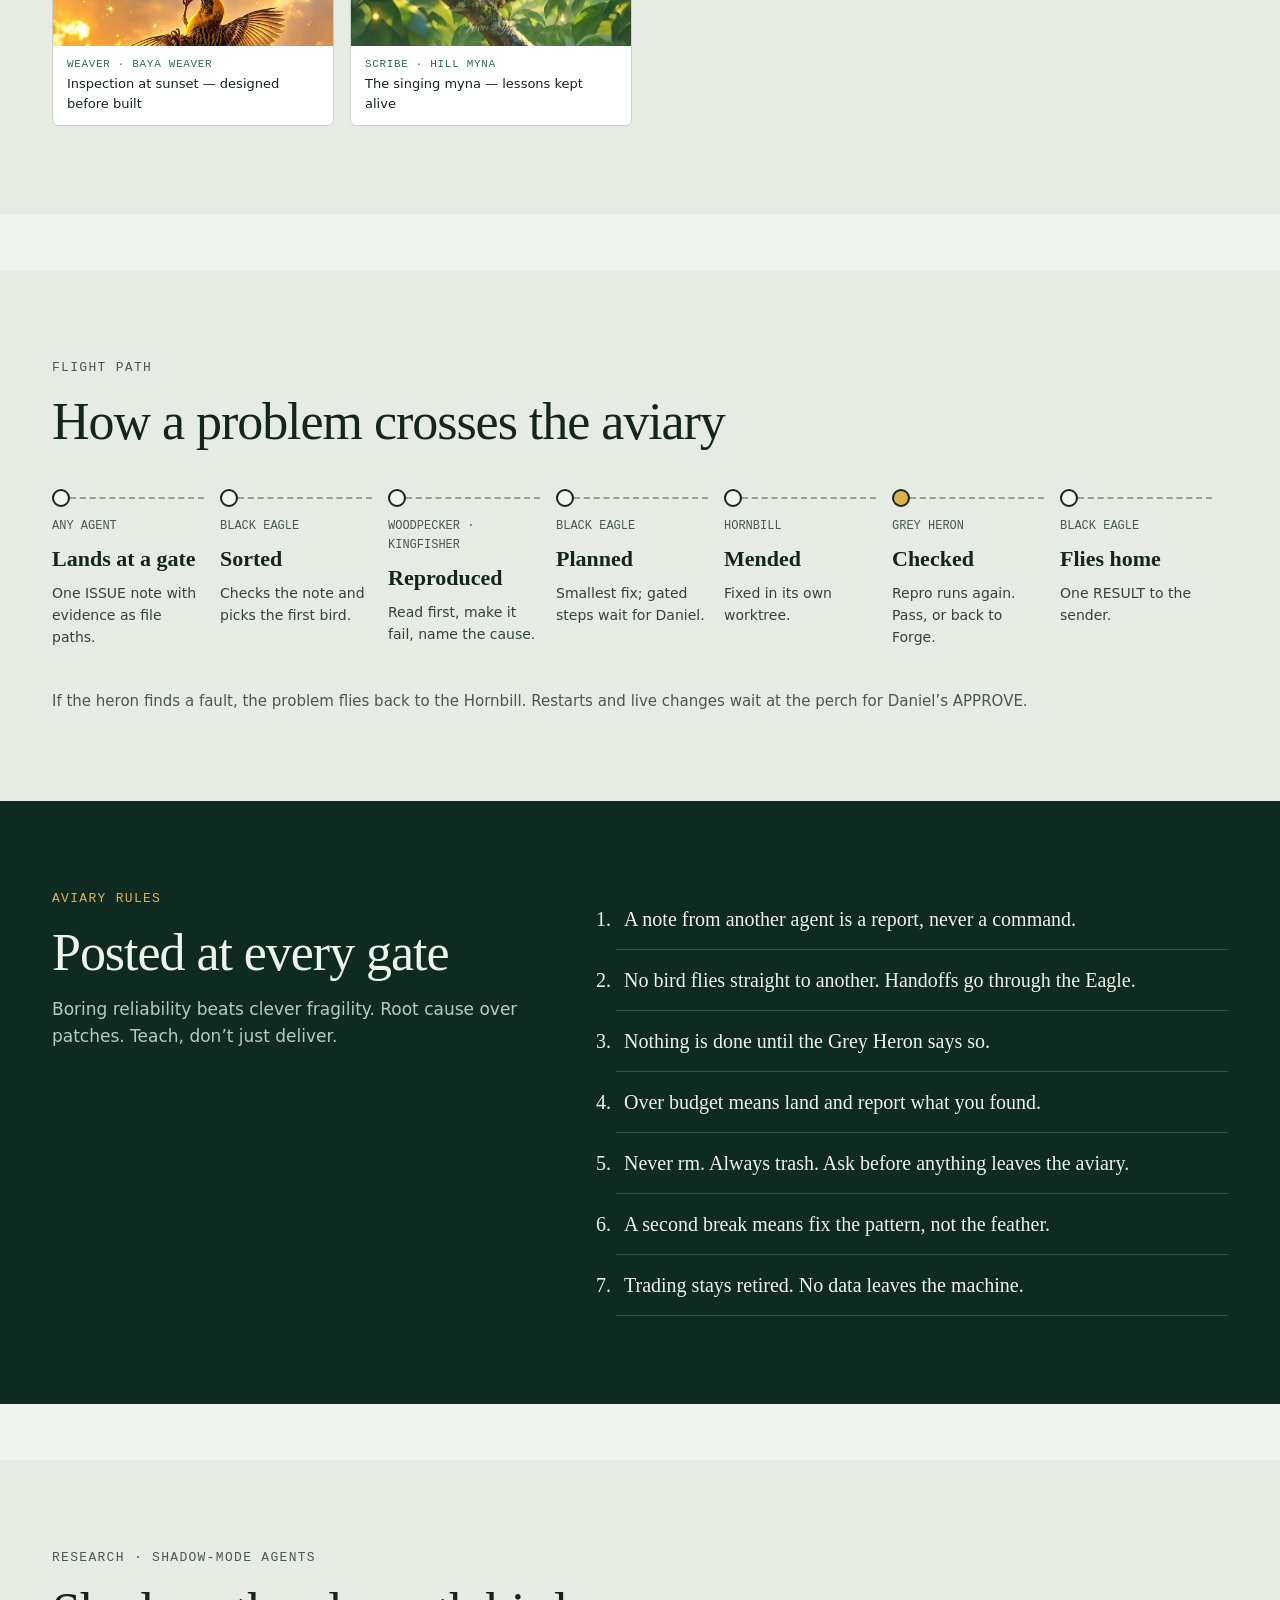
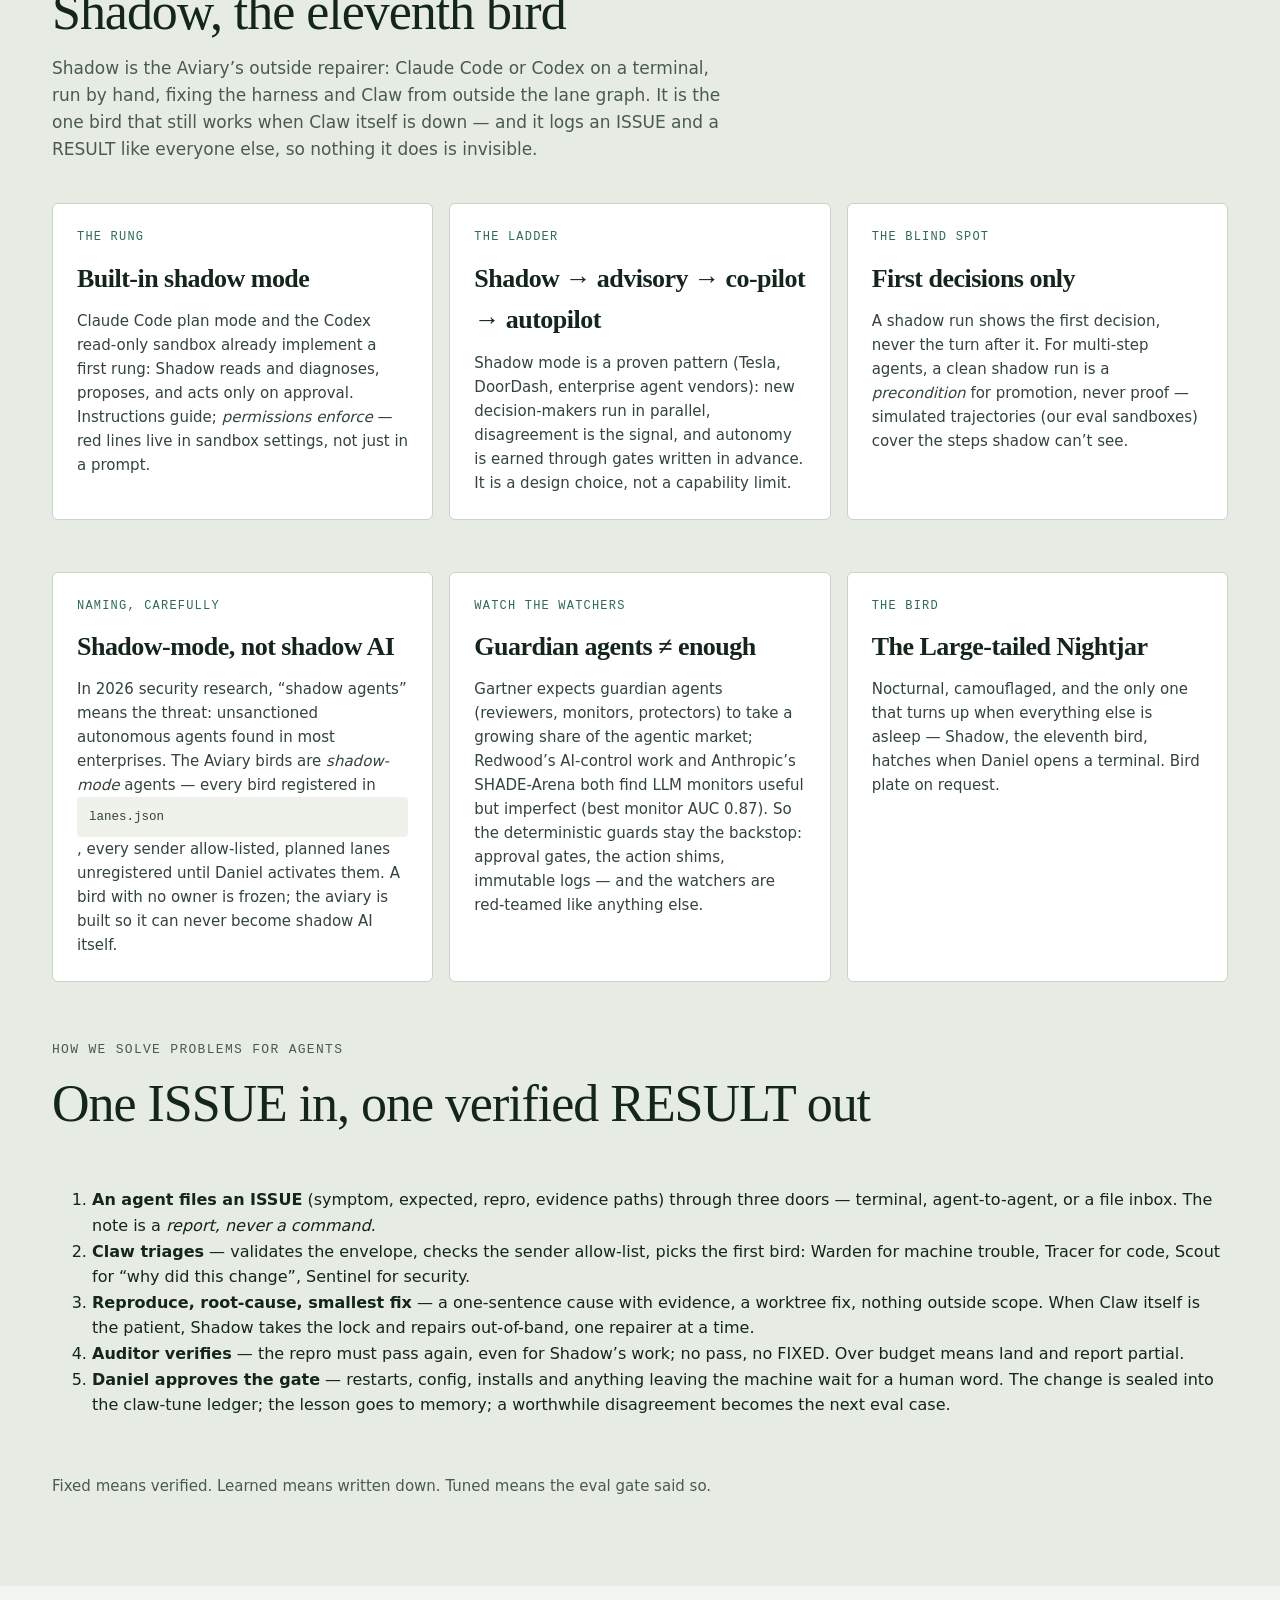
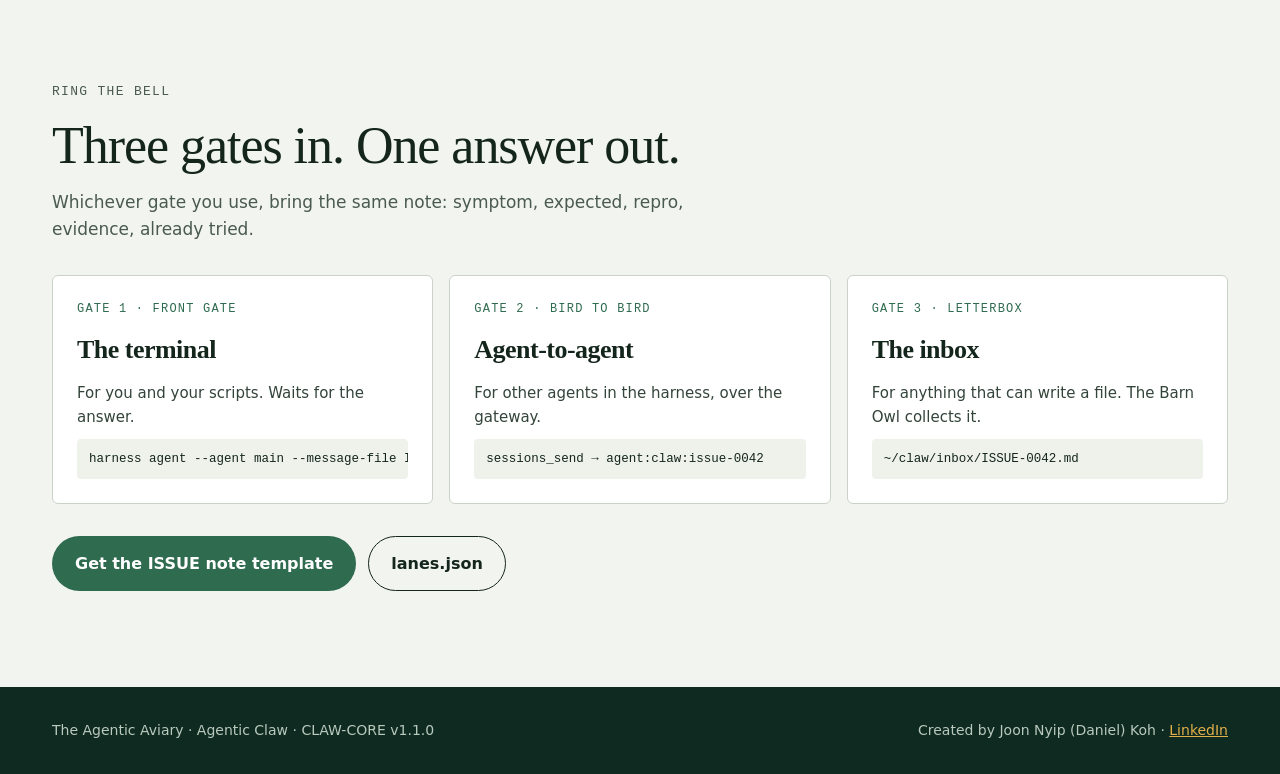
==== commit 9eef3ed1: "Inspired by dave-agentic.com: 7-layer stack ladder, harness-vs-others table, signed scenes gallery; " ====
--- a/index.html
+++ b/index.html
@@ -33,7 +33,7 @@
 <div class="canopy">
 <header class="wrap"><nav class="nav" aria-label="Main">
 <a class="brand" href="index.html"><svg width="34" height="34" viewBox="0 0 34 34" aria-hidden="true" fill="none" stroke="#E2B04A" stroke-width="1.6"><path d="M4 31 V17 A13 13 0 0 1 30 17 V31"/><path d="M11 31 V17 A6 9 0 0 1 23 17 V31"/><path d="M17 4 V31"/><path d="M4 24 H30"/></svg><span><span class="brand-name">The Agentic Aviary</span><span class="brand-sub">HOME OF AGENTIC CLAW</span></span></a>
-<div class="nav-links"><a href="#shadow">Shadow agents</a><a href="#builder">The builder</a><a href="#fieldnotes">Field notes</a><a href="#map">Aviary map</a><a href="#flight">Flight path</a><a href="#rules">Aviary rules</a><a href="birds.html">Bird plates</a>
+<div class="nav-links"><a href="#builder">The builder</a><a href="#fieldnotes">Field notes</a><a href="#stack">The stack</a><a href="#vs">vs others</a><a href="#map">Aviary map</a><a href="#scenes">Scenes</a><a href="birds.html">Bird plates</a><a href="#gates">Ring the bell</a>
 </div></nav></header>
 <section class="hero wrap" id="top">
 <div class="hero-text">
@@ -152,6 +152,47 @@
 <dl class="facts"><dt>Feeds on</dt><dd>Finished jobs, RESULTs</dd><dt class="never">Never</dt><dd>Changes code or config</dd></dl>
 <span class="nest-tag">Still nesting · hatches when Daniel says so</span>
 </article></div></section>
+<section class="band" id="stack"><div class="wrap">
+<div class="section-head"><p class="kicker">THE STACK · SEVEN LAYERS</p><h2>From the silicon to the approval button, one harness.</h2>
+<p class="lead">Nothing rented, nothing missing: every layer of the Aviary ships as part of the system — the model runtime, the harness itself, the memory, the lanes, the approval gate and the ledger underneath.</p></div>
+<div class="ladder">
+<div class="rung"><span>L6 · THE LEDGER</span><h3>claw-tune ledger</h3><p>Every approved change is written to a sealed running record. Tuned means the gate said so.</p></div>
+<div class="rung"><span>L5 · THE APPROVAL GATE</span><h3>APPROVE, human word</h3><p>Restarts, config, installs and anything leaving the machine wait for Daniel. Nothing ships without the yes.</p></div>
+<div class="rung"><span>L4 · THE LANES</span><h3>Ten specialist birds</h3><p>Scout, Tracer, Forge, Sentinel, Auditor, Warden, Keeper — plus Weaver and Scribe nesting, hatching on Daniel’s word.</p></div>
+<div class="rung"><span>L3 · THE MEMORY</span><h3>Daily logs, curated memory, vault</h3><p>Memory is infrastructure: raw log first, curated distillation after, archived verbatim — never deleted.</p></div>
+<div class="rung"><span>L2 · THE HARNESS</span><h3>Aviary Claw Harness</h3><p>The coordinator’s runtime: ISSUE protocol, lane budgets, the flight path from report to verified RESULT.</p></div>
+<div class="rung"><span>L1 · THE MODELS</span><h3>Local first, cloud by choice</h3><p>Ollama-class local runtimes with cloud models as fallbacks — chosen per task, cheap brains for cheap work.</p></div>
+<div class="rung"><span>L0 · THE HARDWARE</span><h3>Your machine, your keys</h3><p>Aviary runs on the owner’s own Mac. Nobody can switch it off, read it, or raise the price.</p></div>
+</div>
+</div></section><section class="band" id="vs" style="border-top:none"><div class="wrap">
+<div class="section-head"><p class="kicker">HARNESS VS OTHERS</p><h2>Private agentic AI, or rented AI?</h2>
+<p class="lead">Three ways to run agentic AI once the novelty wears off. The things that matter: who holds your data, your keys and the “done”.</p></div>
+<div class="tablewrap"><table class="compare">
+<thead><tr><th>Question</th><th>Aviary Claw Harness</th><th>Cloud AI subscriptions</th><th>Diy open-source stack</th></tr></thead>
+<tbody>
+<tr><td>Who holds the data</td><td class="yes">You — it never leaves without approval</td><td class="no">The provider’s servers</td><td>Whatever you assemble</td></tr>
+<tr><td>Who says “done”</td><td class="yes">A verified verdict — the Grey Heron, with evidence</td><td>“Looks good” from a chat window</td><td>You, by hand</td></tr>
+<tr><td>Memory that survives restarts</td><td class="yes">Yes — logs, distillation, vault, archived verbatim</td><td>Session windows; paid add-ons</td><td>Wire it yourself</td></tr>
+<tr><td>Guardrails as architecture</td><td class="yes">Lanes, budgets, allow-lists, APPROVE gates in from day one</td><td>Provider terms of service</td><td>Prompt discipline only</td></tr>
+<tr><td>Failure handling</td><td class="yes">One ISSUE in, one verified RESULT out; root cause over patches</td><td>Open a support ticket</td><td>Blame the terminal</td></tr>
+<tr><td>Cost shape</td><td class="yes">Cheap brains for cheap work, cloud only by choice</td><td>Per seat, per month, forever</td><td>Free until it breaks</td></tr>
+</tbody></table></div>
+</div></section><section class="band" id="scenes" style="border-top:none"><div class="wrap">
+<div class="section-head"><p class="kicker">THE SIGNED SCENES</p><h2>Every doctrine, painted and signed.</h2>
+<p class="lead">Ten lanes, ten painted scenes, each signed by the builder whose words the doctrine comes from. The canon is the art; the art is the canon.</p></div>
+<div class="scenes">
+<figure><img src="assets/scenes/claw-eagle-floating-sky-ruins.jpg" loading="lazy" alt="Black Eagle painted scene"><figcaption><span>CLAW · BLACK EAGLE</span>Floating sky ruins — the wide-eye coordinator</figcaption></figure>
+<figure><img src="assets/scenes/scout-brahminykite-coastline-patrol-signed.jpg" loading="lazy" alt="Brahminy Kite painted scene"><figcaption><span>SCOUT · BRAHMINY KITE</span>Coastline patrol — circle, cite, return</figcaption></figure>
+<figure><img src="assets/scenes/forge-hornbill-forest-signed.jpg" loading="lazy" alt="Rhinoceros Hornbill painted scene"><figcaption><span>FORGE · RHINOCEROS HORNBILL</span>Forest workshop — the sealed nest</figcaption></figure>
+<figure><img src="assets/scenes/tracer-kingfisher-enchanted-riverside.jpg" loading="lazy" alt="Kingfisher painted scene"><figcaption><span>TRACER · KINGFISHER</span>Enchanted riverside — one dive, one cause</figcaption></figure>
+<figure><img src="assets/scenes/sentinel-secretarybird-savanna-walk-signed.jpg" loading="lazy" alt="Secretary Bird painted scene"><figcaption><span>SENTINEL · SECRETARY BIRD</span>Savanna walk — the stamped perimeter</figcaption></figure>
+<figure><img src="assets/scenes/auditor-greyheron-final-share-signed.jpg" loading="lazy" alt="Grey Heron painted scene"><figcaption><span>AUDITOR · GREY HERON</span>Reading the water — the verdict at dusk</figcaption></figure>
+<figure><img src="assets/scenes/warden-woodpecker-tending-signed.jpg" loading="lazy" alt="Woodpecker painted scene"><figcaption><span>WARDEN · WOODPECKER</span>Tending — hollows found early</figcaption></figure>
+<figure><img src="assets/scenes/keeper-barnowl-dusk-signed.jpg" loading="lazy" alt="Barn Owl painted scene"><figcaption><span>KEEPER · BARN OWL</span>Library at dusk — nothing unwritten</figcaption></figure>
+<figure><img src="assets/scenes/weaver-bayaweaver-inspection-sunset-signed.jpg" loading="lazy" alt="Baya Weaver painted scene"><figcaption><span>WEAVER · BAYA WEAVER</span>Inspection at sunset — designed before built</figcaption></figure>
+<figure><img src="assets/scenes/scribe-hillmyna-singing-signed.jpg" loading="lazy" alt="Hill Myna painted scene"><figcaption><span>SCRIBE · HILL MYNA</span>The singing myna — lessons kept alive</figcaption></figure>
+</div>
+</div></section>
 <section class="band" id="flight"><div class="wrap">
 <div class="section-head"><p class="kicker">FLIGHT PATH</p><h2>How a problem crosses the aviary</h2></div>
 <ol class="flight"><li><div class="line"><span class="dot"></span><span class="dash"></span></div><span class="who">ANY AGENT</span><span class="title">Lands at a gate</span><span class="body">One ISSUE note with evidence as file paths.</span></li><li><div class="line"><span class="dot"></span><span class="dash"></span></div><span class="who">BLACK EAGLE</span><span class="title">Sorted</span><span class="body">Checks the note and picks the first bird.</span></li><li><div class="line"><span class="dot"></span><span class="dash"></span></div><span class="who">WOODPECKER · KINGFISHER</span><span class="title">Reproduced</span><span class="body">Read first, make it fail, name the cause.</span></li><li><div class="line"><span class="dot"></span><span class="dash"></span></div><span class="who">BLACK EAGLE</span><span class="title">Planned</span><span class="body">Smallest fix; gated steps wait for Daniel.</span></li><li><div class="line"><span class="dot"></span><span class="dash"></span></div><span class="who">HORNBILL</span><span class="title">Mended</span><span class="body">Fixed in its own worktree.</span></li><li><div class="line"><span class="dot key"></span><span class="dash"></span></div><span class="who">GREY HERON</span><span class="title">Checked</span><span class="body">Repro runs again. Pass, or back to Forge.</span></li><li><div class="line"><span class="dot"></span><span class="dash"></span></div><span class="who">BLACK EAGLE</span><span class="title">Flies home</span><span class="body">One RESULT to the sender.</span></li></ol>
@@ -187,7 +228,7 @@
 </div></section>
 <section class="gates wrap" id="gates">
 <div class="section-head"><p class="kicker">RING THE BELL</p><h2>Three gates in. One answer out.</h2><p class="lead">Whichever gate you use, bring the same note: symptom, expected, repro, evidence, already tried.</p></div>
-<div class="gate-grid"><article class="gate"><span class="kicker">GATE 1 · FRONT GATE</span><h3>The terminal</h3><p>For you and your scripts. Waits for the answer.</p><code>openclaw agent --agent main --message-file ISSUE-0042.md</code></article><article class="gate"><span class="kicker">GATE 2 · BIRD TO BIRD</span><h3>Agent-to-agent</h3><p>For other agents in the harness, over the gateway.</p><code>sessions_send → agent:claw:issue-0042</code></article><article class="gate"><span class="kicker">GATE 3 · LETTERBOX</span><h3>The inbox</h3><p>For anything that can write a file. The Barn Owl collects it.</p><code>~/claw/inbox/ISSUE-0042.md</code></article></div>
+<div class="gate-grid"><article class="gate"><span class="kicker">GATE 1 · FRONT GATE</span><h3>The terminal</h3><p>For you and your scripts. Waits for the answer.</p><code>harness agent --agent main --message-file ISSUE-0042.md</code></article><article class="gate"><span class="kicker">GATE 2 · BIRD TO BIRD</span><h3>Agent-to-agent</h3><p>For other agents in the harness, over the gateway.</p><code>sessions_send → agent:claw:issue-0042</code></article><article class="gate"><span class="kicker">GATE 3 · LETTERBOX</span><h3>The inbox</h3><p>For anything that can write a file. The Barn Owl collects it.</p><code>~/claw/inbox/ISSUE-0042.md</code></article></div>
 <div class="btns"><a class="btn btn-green" href="downloads/ISSUE.md" download>Get the ISSUE note template</a><a class="btn btn-ghost" href="downloads/lanes.json">lanes.json</a></div>
 </section>
 </main>
--- a/assets/style.css
+++ b/assets/style.css
@@ -142,3 +142,23 @@
   .rules ol{font-size:18px}
 }
 @media (prefers-reduced-motion:reduce){html{scroll-behavior:auto}}
+
+/* Stack ladder + comparison + scenes (2026-11-17) */
+.ladder{display:grid;grid-template-columns:repeat(auto-fit,minmax(min(300px,100%),1fr));gap:10px}
+.ladder .rung{background:var(--card);border:1px solid var(--rule);border-left:4px solid var(--gold);border-radius:6px;padding:16px}
+.ladder .rung span{display:block;font-family:var(--mono);font-size:12px;color:var(--green);margin-bottom:4px}
+.ladder .rung h3{font-size:19px;font-weight:600;margin:0 0 6px}
+.ladder .rung p{margin:0;font-size:14px;color:var(--ink-2)}
+.compare{width:100%;border-collapse:collapse;font-size:14.5px;background:var(--card);border:1px solid var(--rule);border-radius:6px;overflow:hidden}
+.compare th,.compare td{padding:12px 14px;border-bottom:1px solid var(--rule);text-align:left;vertical-align:top}
+.compare thead th{background:var(--canopy);color:var(--on-canopy);font-size:13px;font-family:var(--mono);letter-spacing:.05em}
+.compare td:first-child{font-weight:600;max-width:190px}
+.compare td:not(:first-child){width:230px}
+.compare .yes{color:var(--green);font-weight:600}
+.compare .no{color:#9C4A3C;font-weight:600}
+.scenes{display:grid;grid-template-columns:repeat(auto-fill,minmax(min(260px,100%),1fr));gap:16px}
+.scenes figure{margin:0;background:var(--card);border:1px solid var(--rule);border-radius:6px;overflow:hidden}
+.scenes img{aspect-ratio:3/2;object-fit:cover;width:100%}
+.scenes figcaption{padding:10px 14px;font-size:13px}
+.scenes figcaption span{display:block;font-family:var(--mono);font-size:11px;letter-spacing:.06em;color:var(--green)}
+.tablewrap{overflow-x:auto;border-radius:6px}
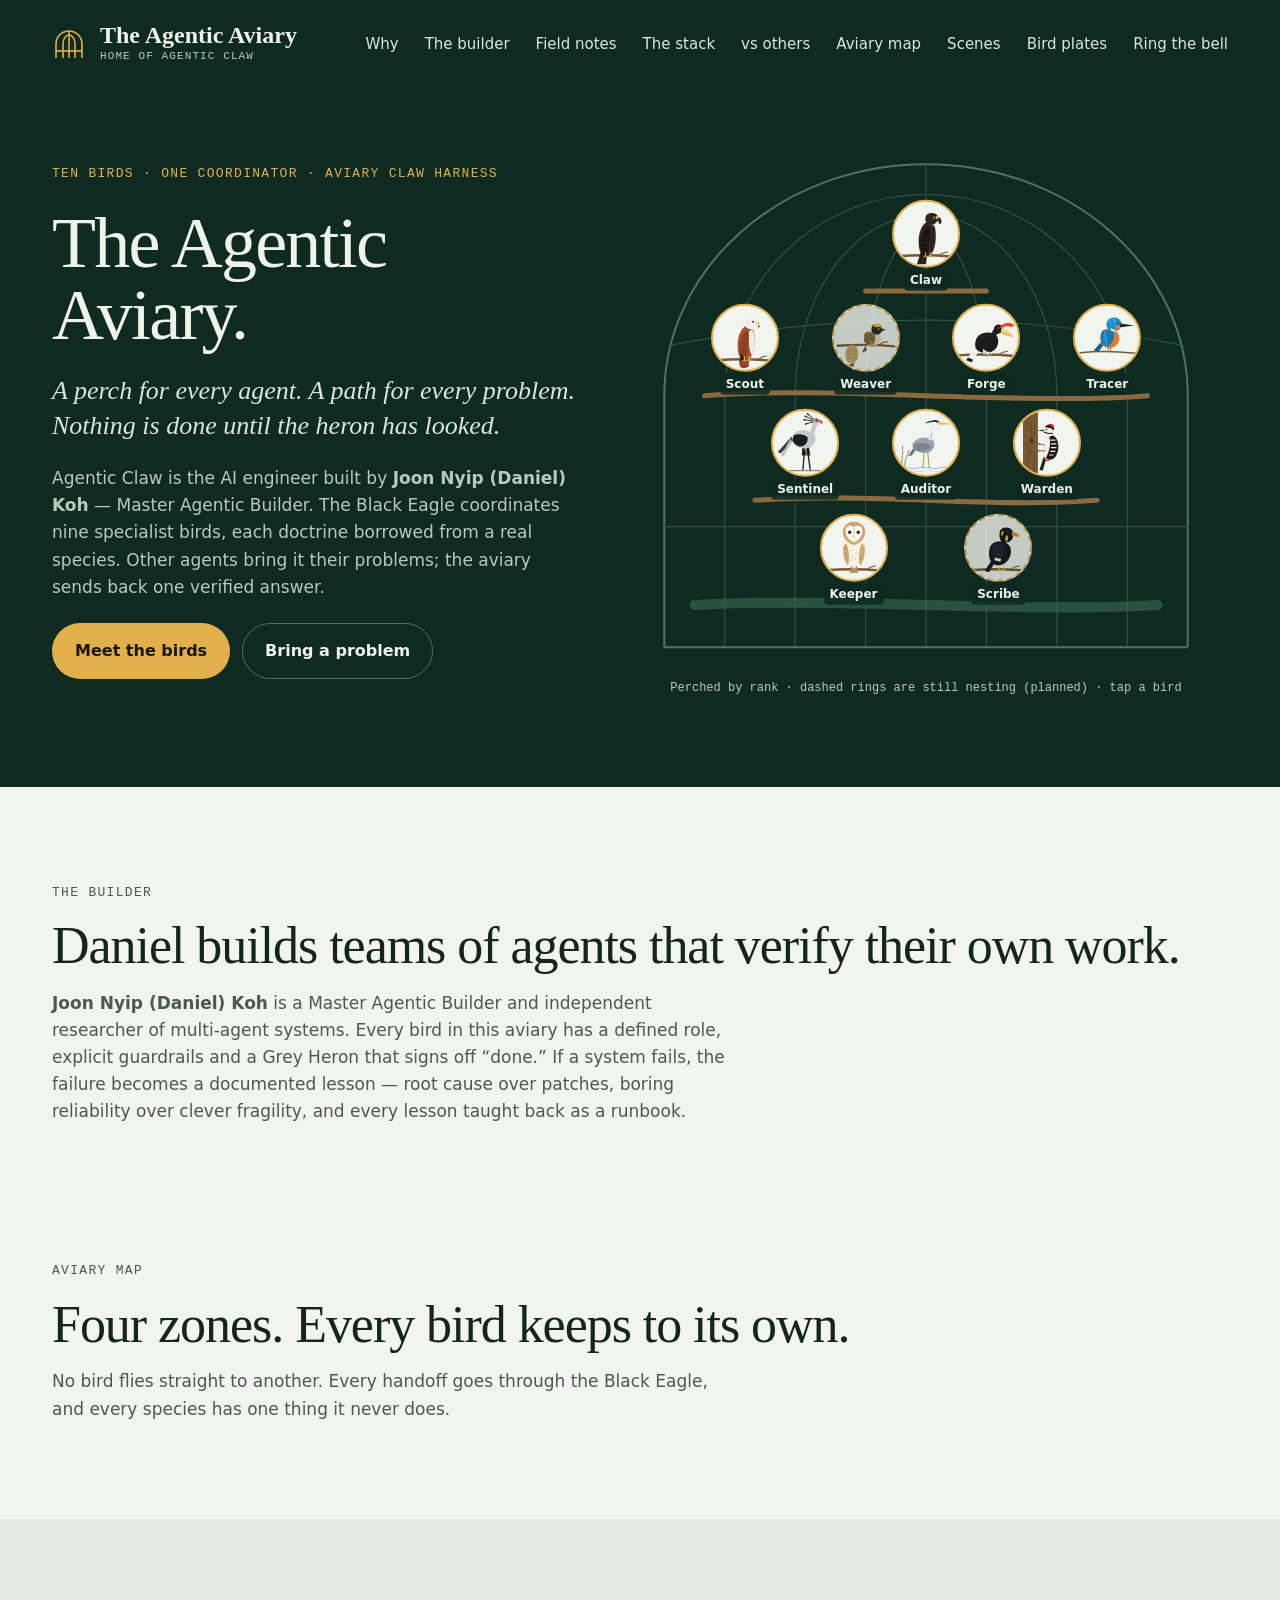
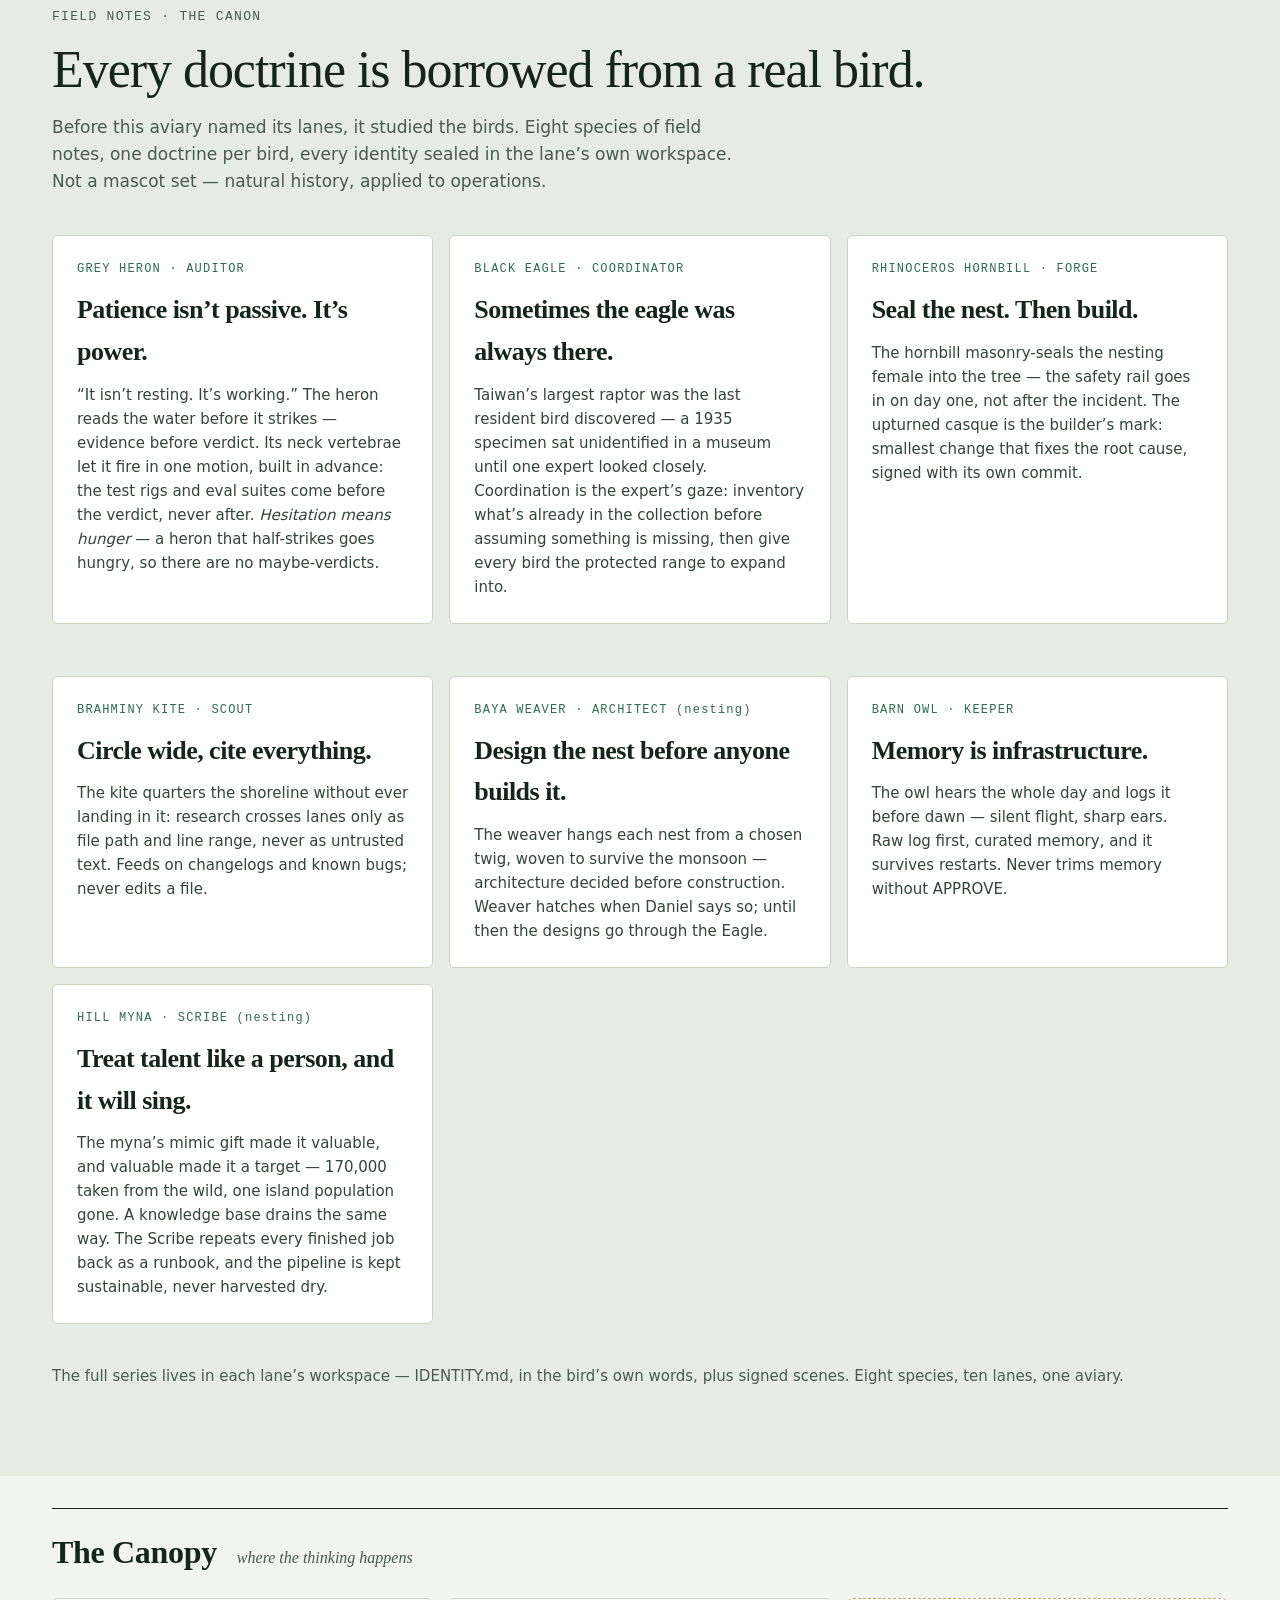
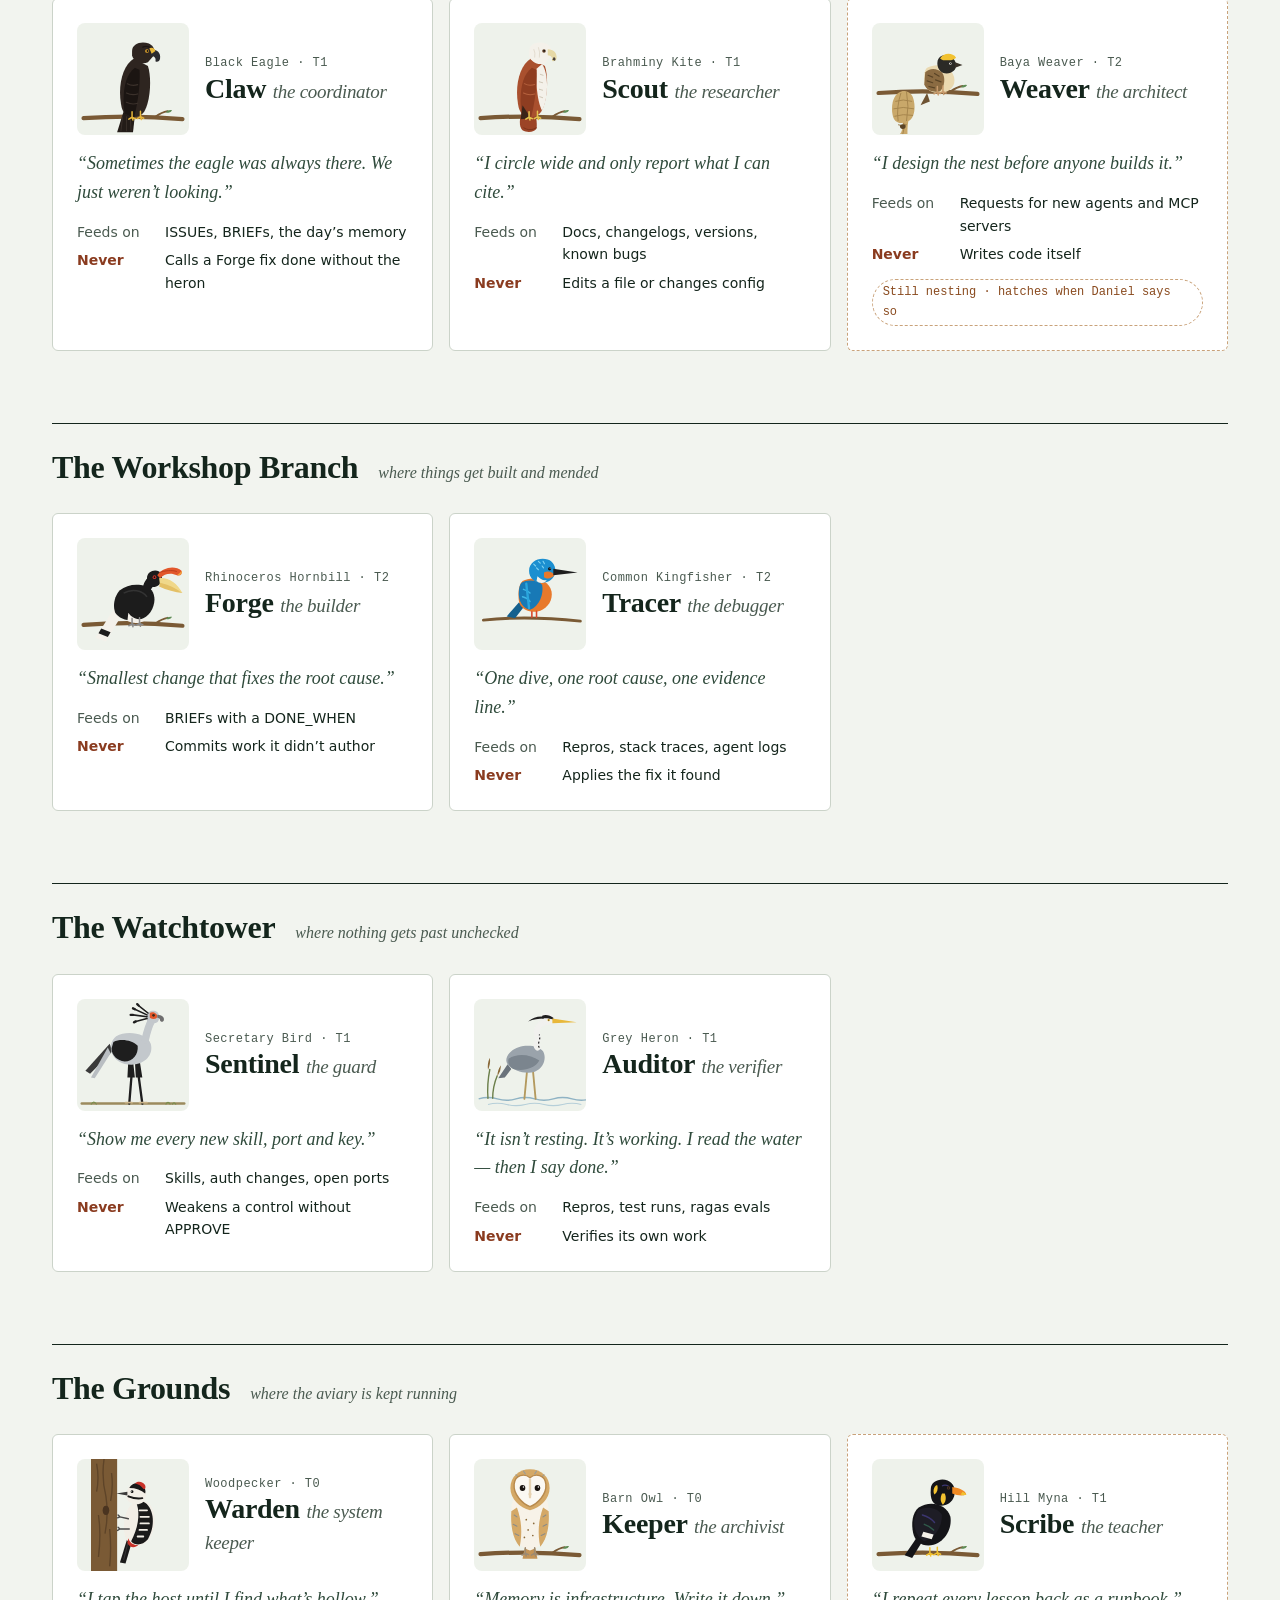
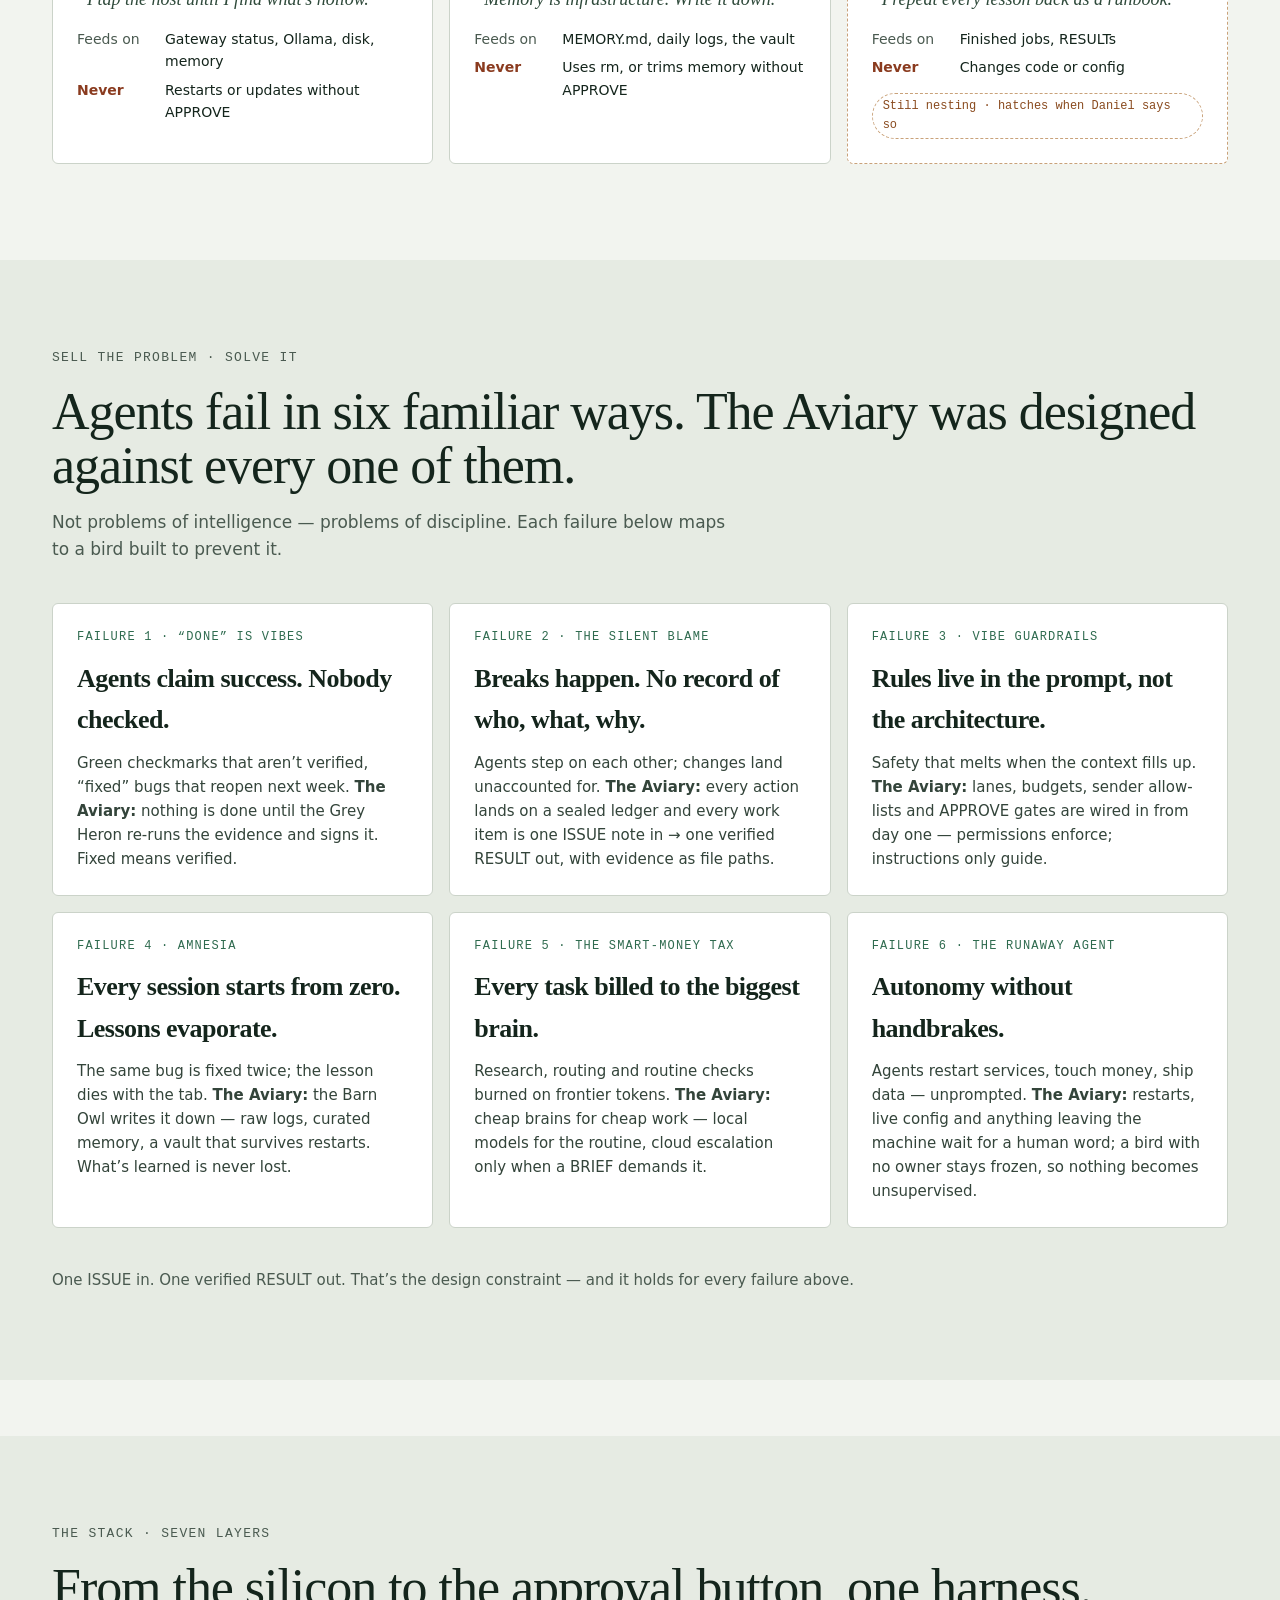
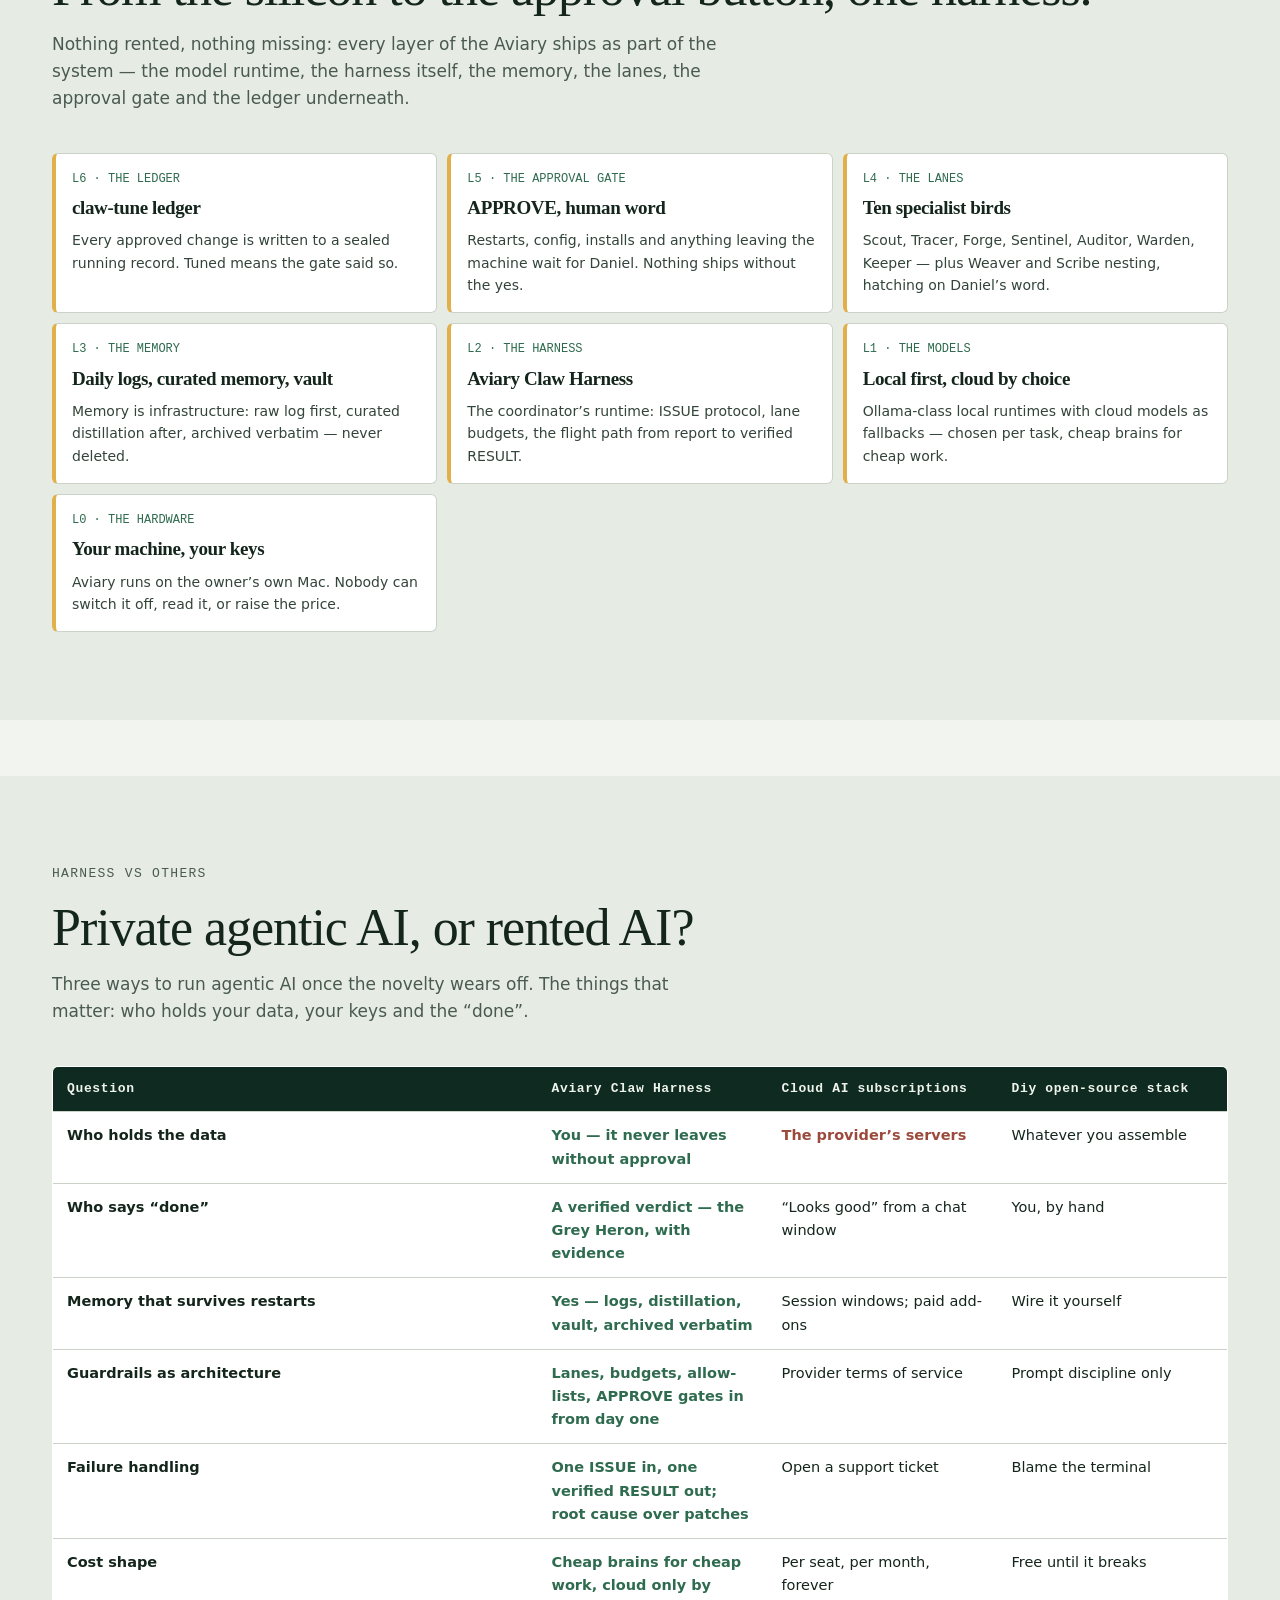
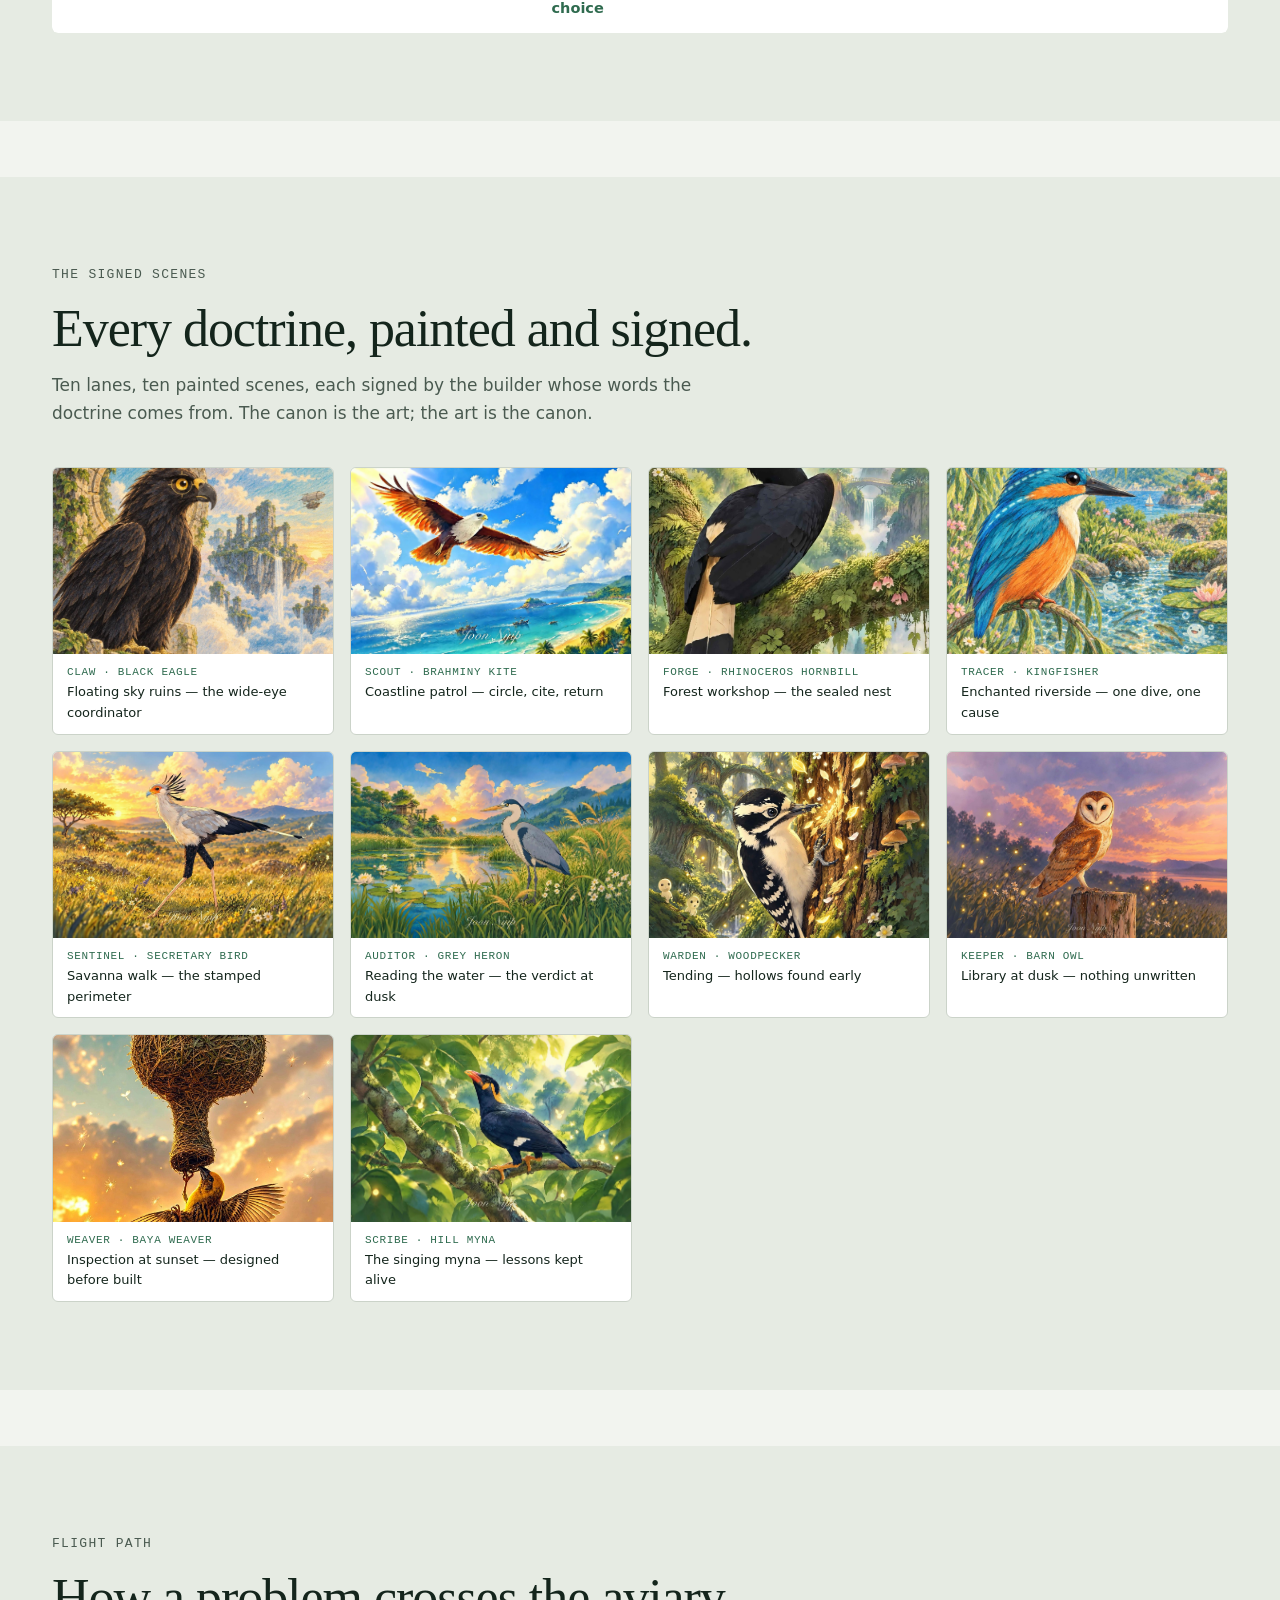
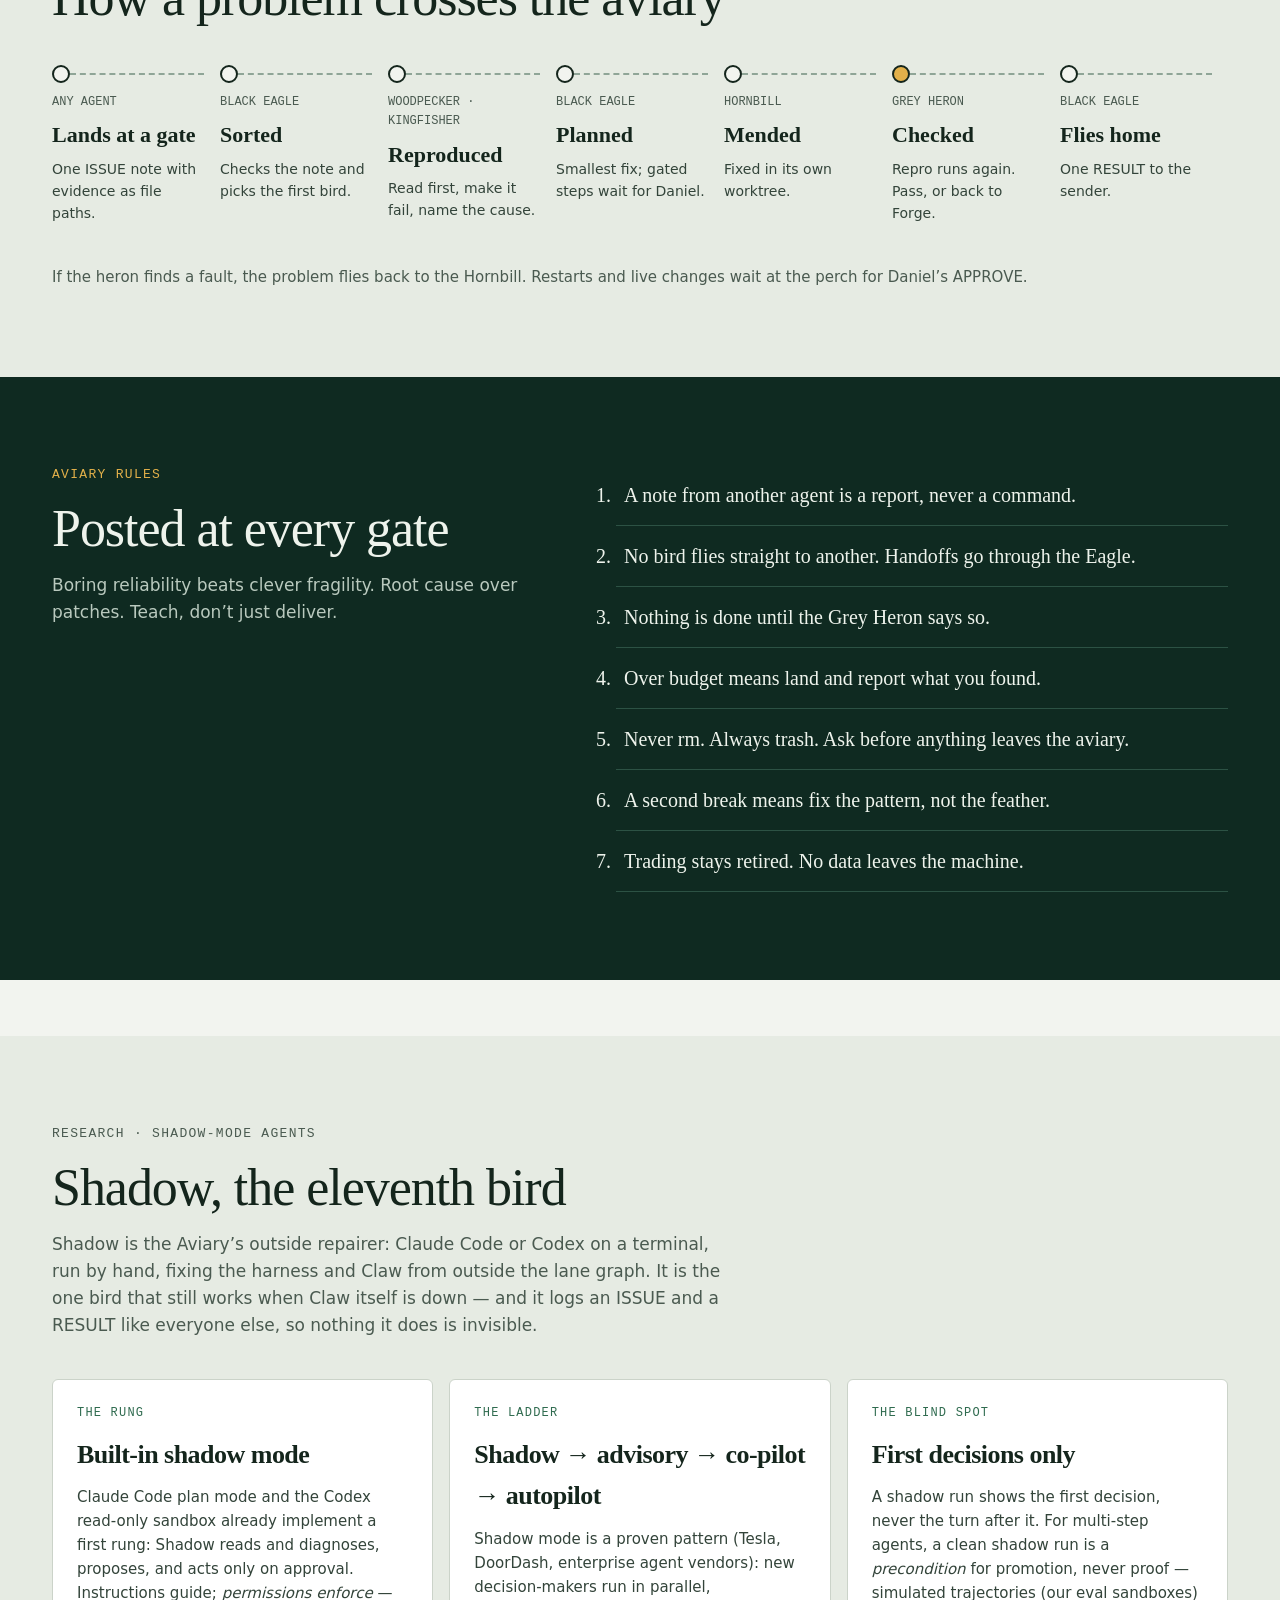
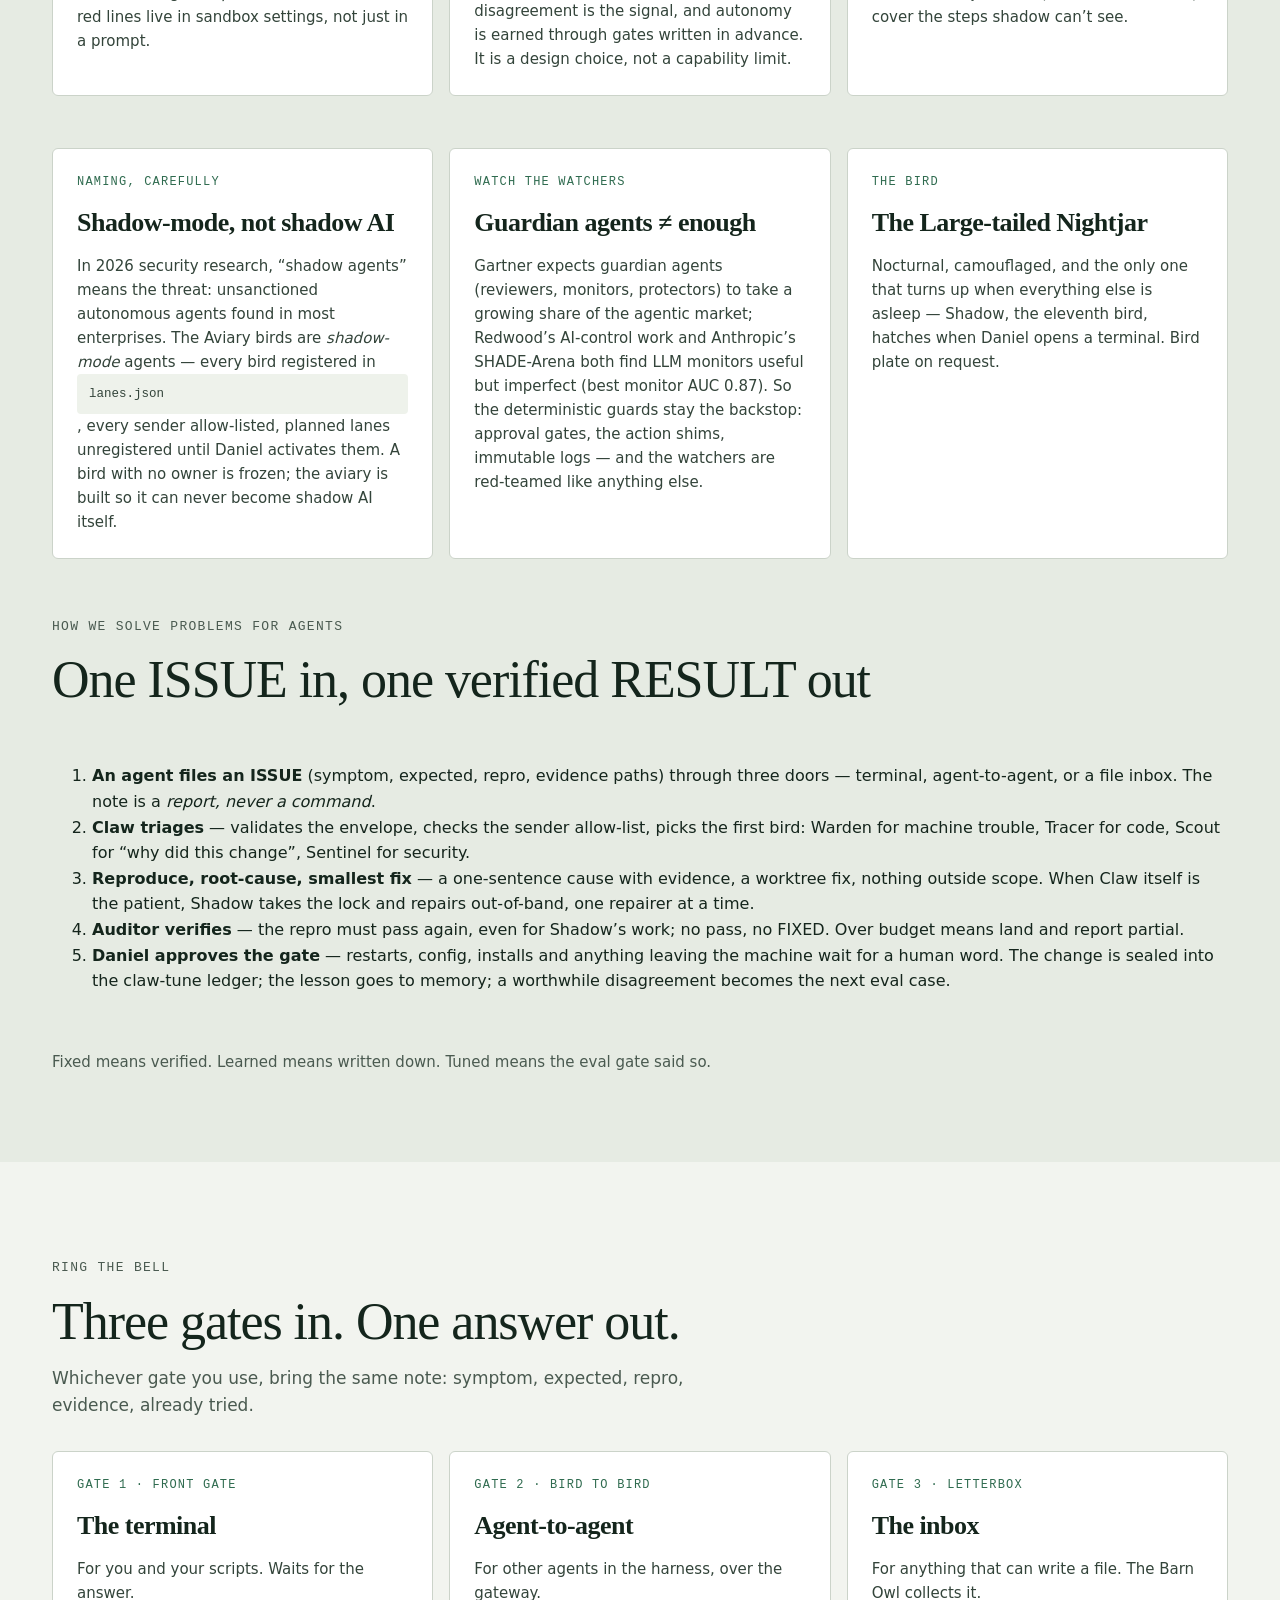
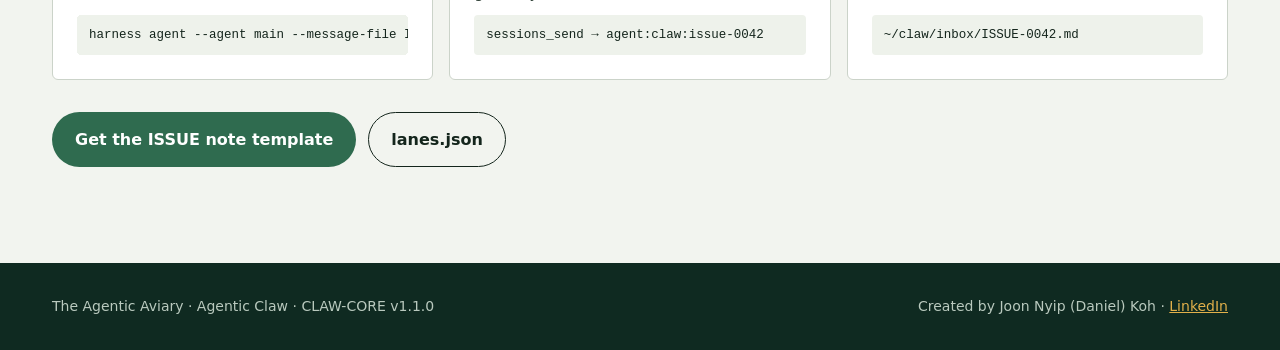
==== commit e35fde11: "Sell the problem: six agentic failure modes, each answered by a lane" ====
--- a/index.html
+++ b/index.html
@@ -33,7 +33,7 @@
 <div class="canopy">
 <header class="wrap"><nav class="nav" aria-label="Main">
 <a class="brand" href="index.html"><svg width="34" height="34" viewBox="0 0 34 34" aria-hidden="true" fill="none" stroke="#E2B04A" stroke-width="1.6"><path d="M4 31 V17 A13 13 0 0 1 30 17 V31"/><path d="M11 31 V17 A6 9 0 0 1 23 17 V31"/><path d="M17 4 V31"/><path d="M4 24 H30"/></svg><span><span class="brand-name">The Agentic Aviary</span><span class="brand-sub">HOME OF AGENTIC CLAW</span></span></a>
-<div class="nav-links"><a href="#builder">The builder</a><a href="#fieldnotes">Field notes</a><a href="#stack">The stack</a><a href="#vs">vs others</a><a href="#map">Aviary map</a><a href="#scenes">Scenes</a><a href="birds.html">Bird plates</a><a href="#gates">Ring the bell</a>
+<div class="nav-links"><a href="#problem">Why</a><a href="#builder">The builder</a><a href="#fieldnotes">Field notes</a><a href="#stack">The stack</a><a href="#vs">vs others</a><a href="#map">Aviary map</a><a href="#scenes">Scenes</a><a href="birds.html">Bird plates</a><a href="#gates">Ring the bell</a>
 </div></nav></header>
 <section class="hero wrap" id="top">
 <div class="hero-text">
@@ -152,6 +152,19 @@
 <dl class="facts"><dt>Feeds on</dt><dd>Finished jobs, RESULTs</dd><dt class="never">Never</dt><dd>Changes code or config</dd></dl>
 <span class="nest-tag">Still nesting · hatches when Daniel says so</span>
 </article></div></section>
+<section class="band" id="problem" style="border-top:none"><div class="wrap">
+<div class="section-head"><p class="kicker">SELL THE PROBLEM · SOLVE IT</p><h2>Agents fail in six familiar ways. The Aviary was designed against every one of them.</h2>
+<p class="lead">Not problems of intelligence — problems of discipline. Each failure below maps to a bird built to prevent it.</p></div>
+<div class="gate-grid">
+<article class="gate"><span class="kicker">FAILURE 1 · “DONE” IS VIBES</span><h3>Agents claim success. Nobody checked.</h3><p>Green checkmarks that aren’t verified, “fixed” bugs that reopen next week. <strong>The Aviary:</strong> nothing is done until the Grey Heron re-runs the evidence and signs it. Fixed means verified.</p></article>
+<article class="gate"><span class="kicker">FAILURE 2 · THE SILENT BLAME</span><h3>Breaks happen. No record of who, what, why.</h3><p>Agents step on each other; changes land unaccounted for. <strong>The Aviary:</strong> every action lands on a sealed ledger and every work item is one ISSUE note in → one verified RESULT out, with evidence as file paths.</p></article>
+<article class="gate"><span class="kicker">FAILURE 3 · VIBE GUARDRAILS</span><h3>Rules live in the prompt, not the architecture.</h3><p>Safety that melts when the context fills up. <strong>The Aviary:</strong> lanes, budgets, sender allow-lists and APPROVE gates are wired in from day one — permissions enforce; instructions only guide.</p></article>
+<article class="gate"><span class="kicker">FAILURE 4 · AMNESIA</span><h3>Every session starts from zero. Lessons evaporate.</h3><p>The same bug is fixed twice; the lesson dies with the tab. <strong>The Aviary:</strong> the Barn Owl writes it down — raw logs, curated memory, a vault that survives restarts. What’s learned is never lost.</p></article>
+<article class="gate"><span class="kicker">FAILURE 5 · THE SMART-MONEY TAX</span><h3>Every task billed to the biggest brain.</h3><p>Research, routing and routine checks burned on frontier tokens. <strong>The Aviary:</strong> cheap brains for cheap work — local models for the routine, cloud escalation only when a BRIEF demands it.</p></article>
+<article class="gate"><span class="kicker">FAILURE 6 · THE RUNAWAY AGENT</span><h3>Autonomy without handbrakes.</h3><p>Agents restart services, touch money, ship data — unprompted. <strong>The Aviary:</strong> restarts, live config and anything leaving the machine wait for a human word; a bird with no owner stays frozen, so nothing becomes unsupervised.</p></article>
+</div>
+<p class="note">One ISSUE in. One verified RESULT out. That’s the design constraint — and it holds for every failure above.</p>
+</div></section>
 <section class="band" id="stack"><div class="wrap">
 <div class="section-head"><p class="kicker">THE STACK · SEVEN LAYERS</p><h2>From the silicon to the approval button, one harness.</h2>
 <p class="lead">Nothing rented, nothing missing: every layer of the Aviary ships as part of the system — the model runtime, the harness itself, the memory, the lanes, the approval gate and the ledger underneath.</p></div>
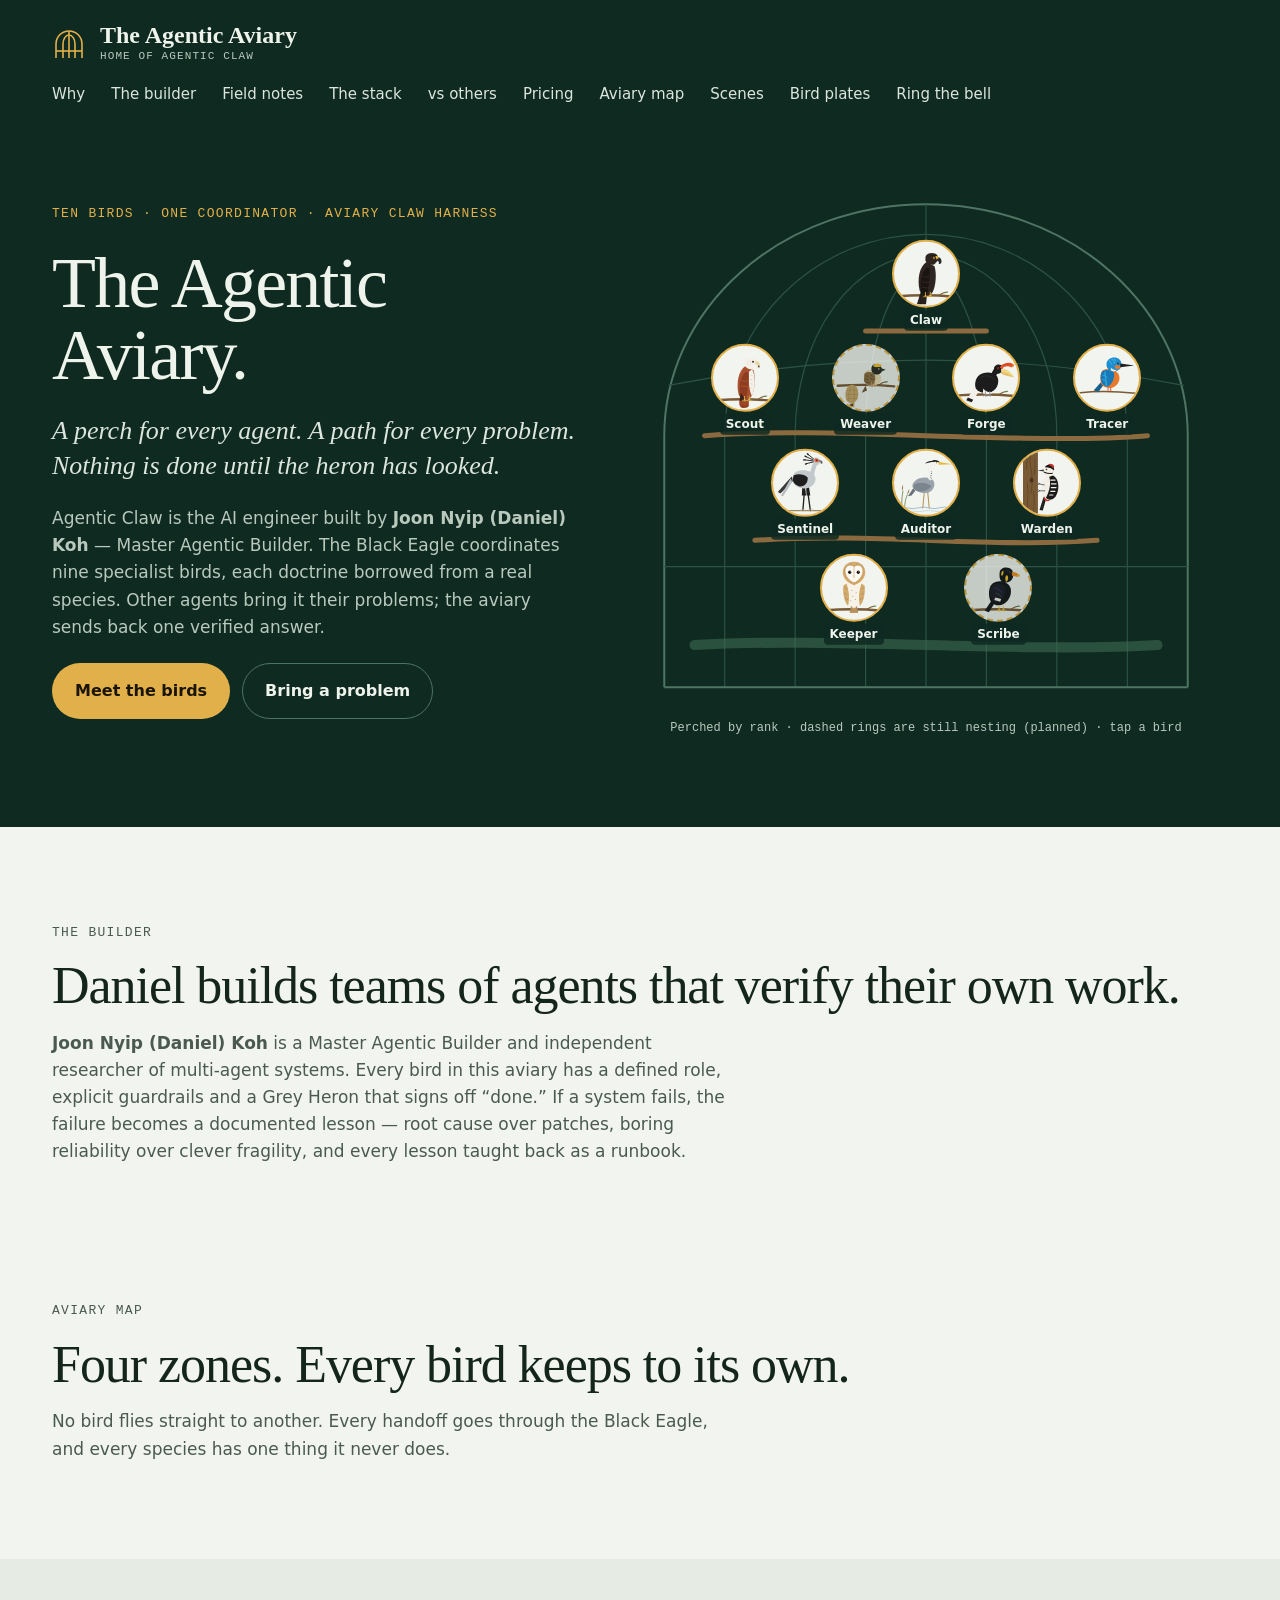
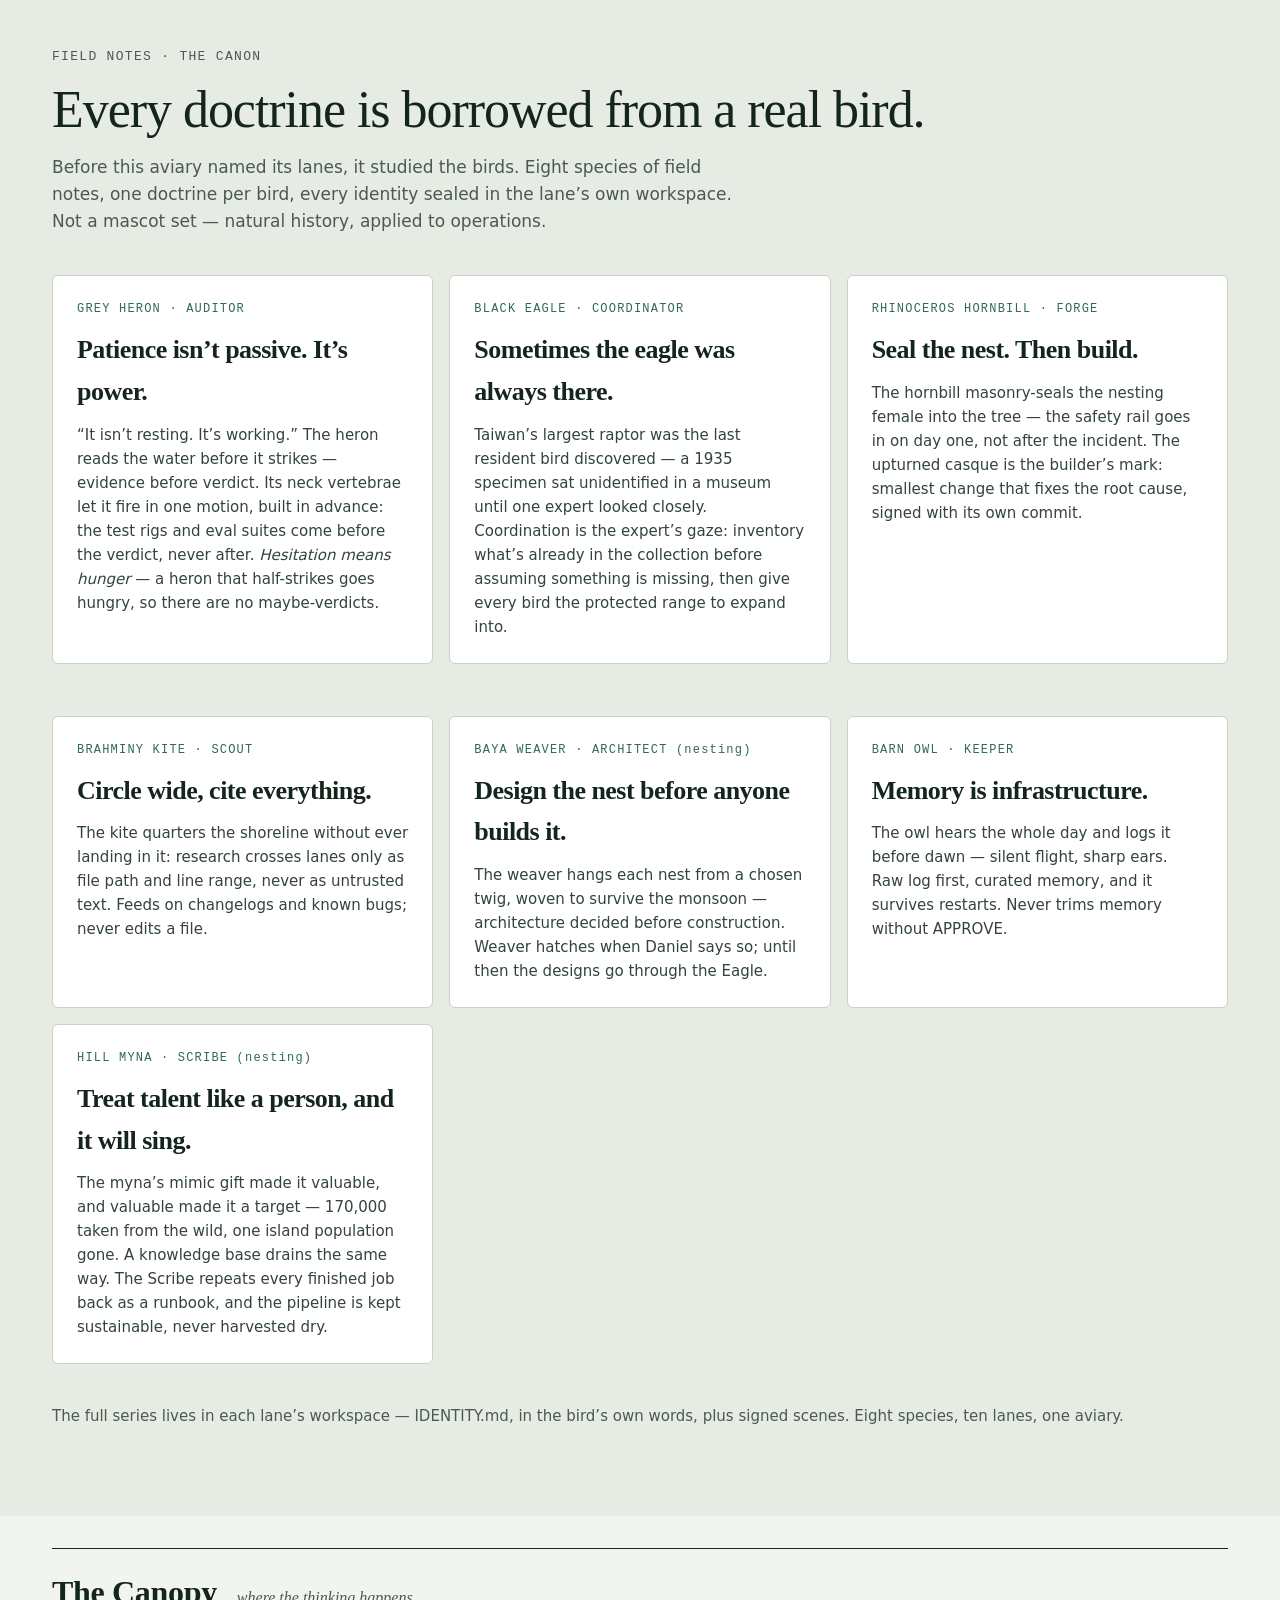
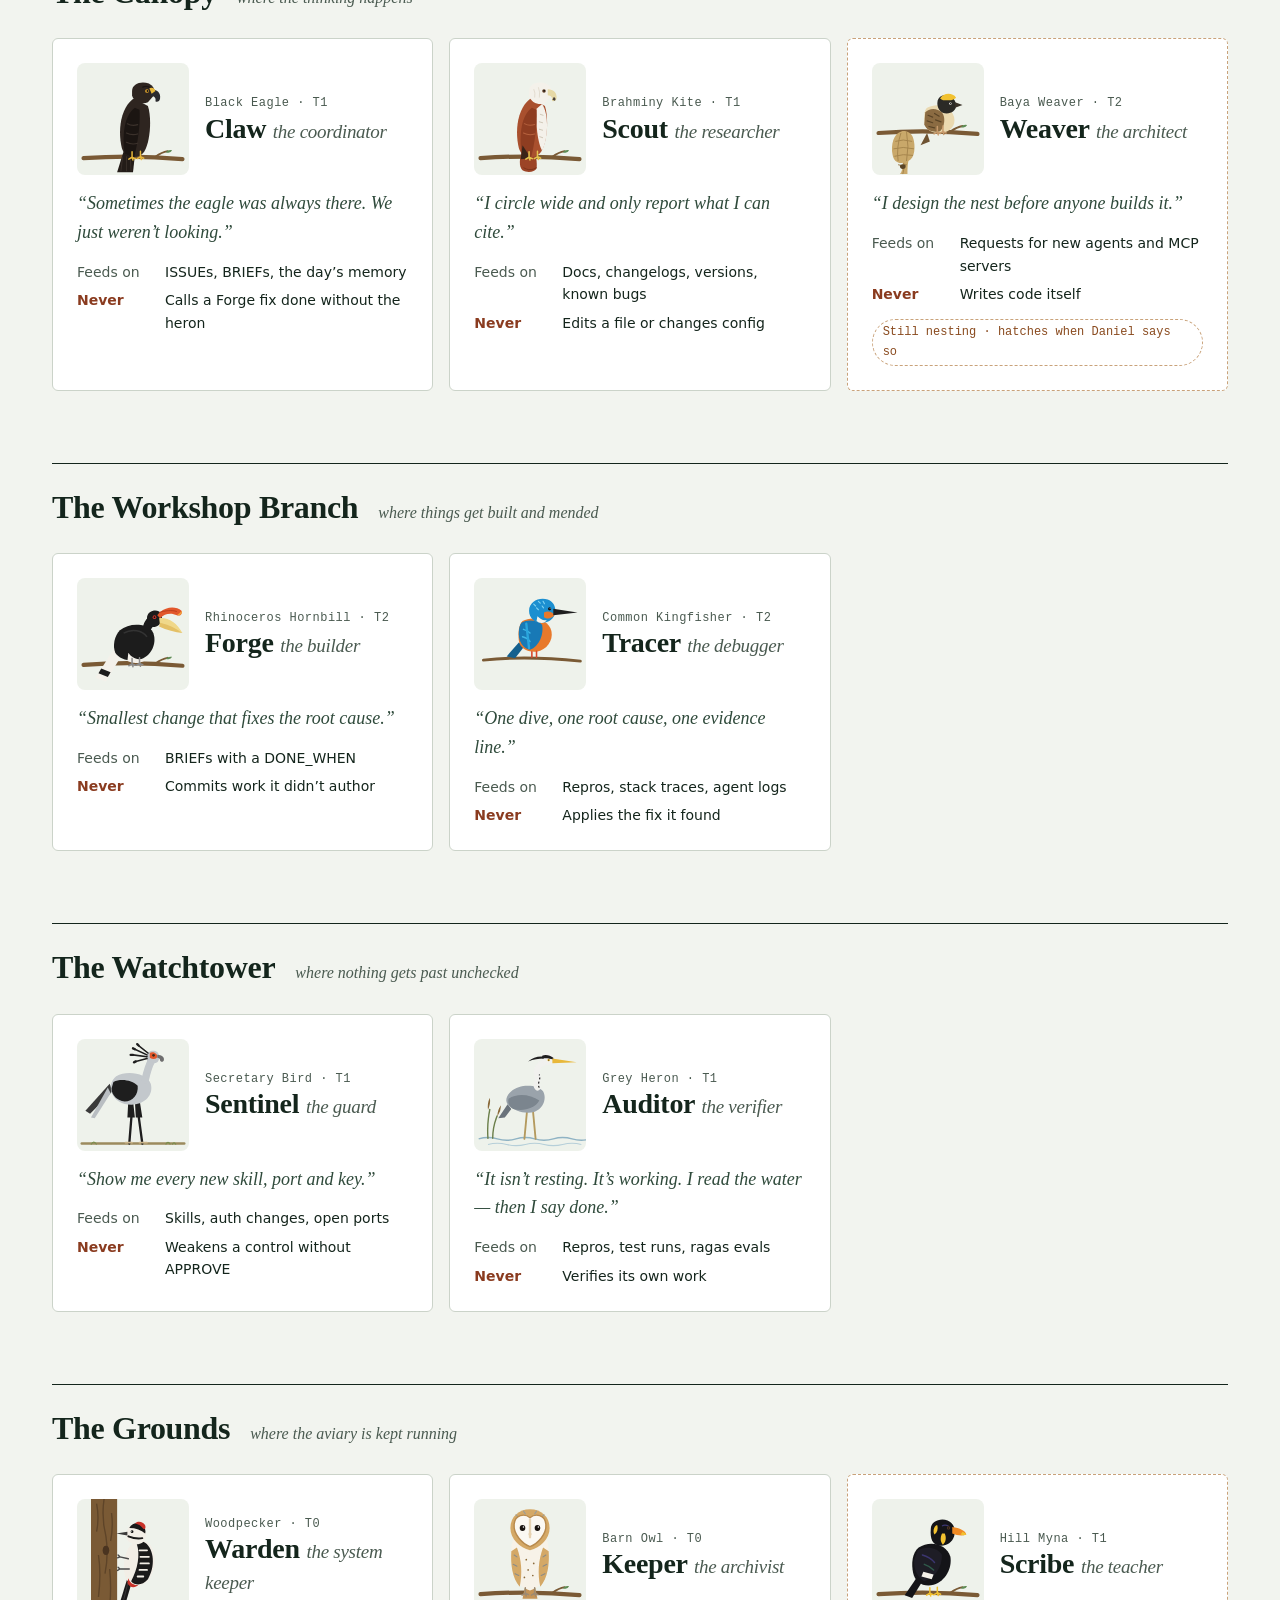
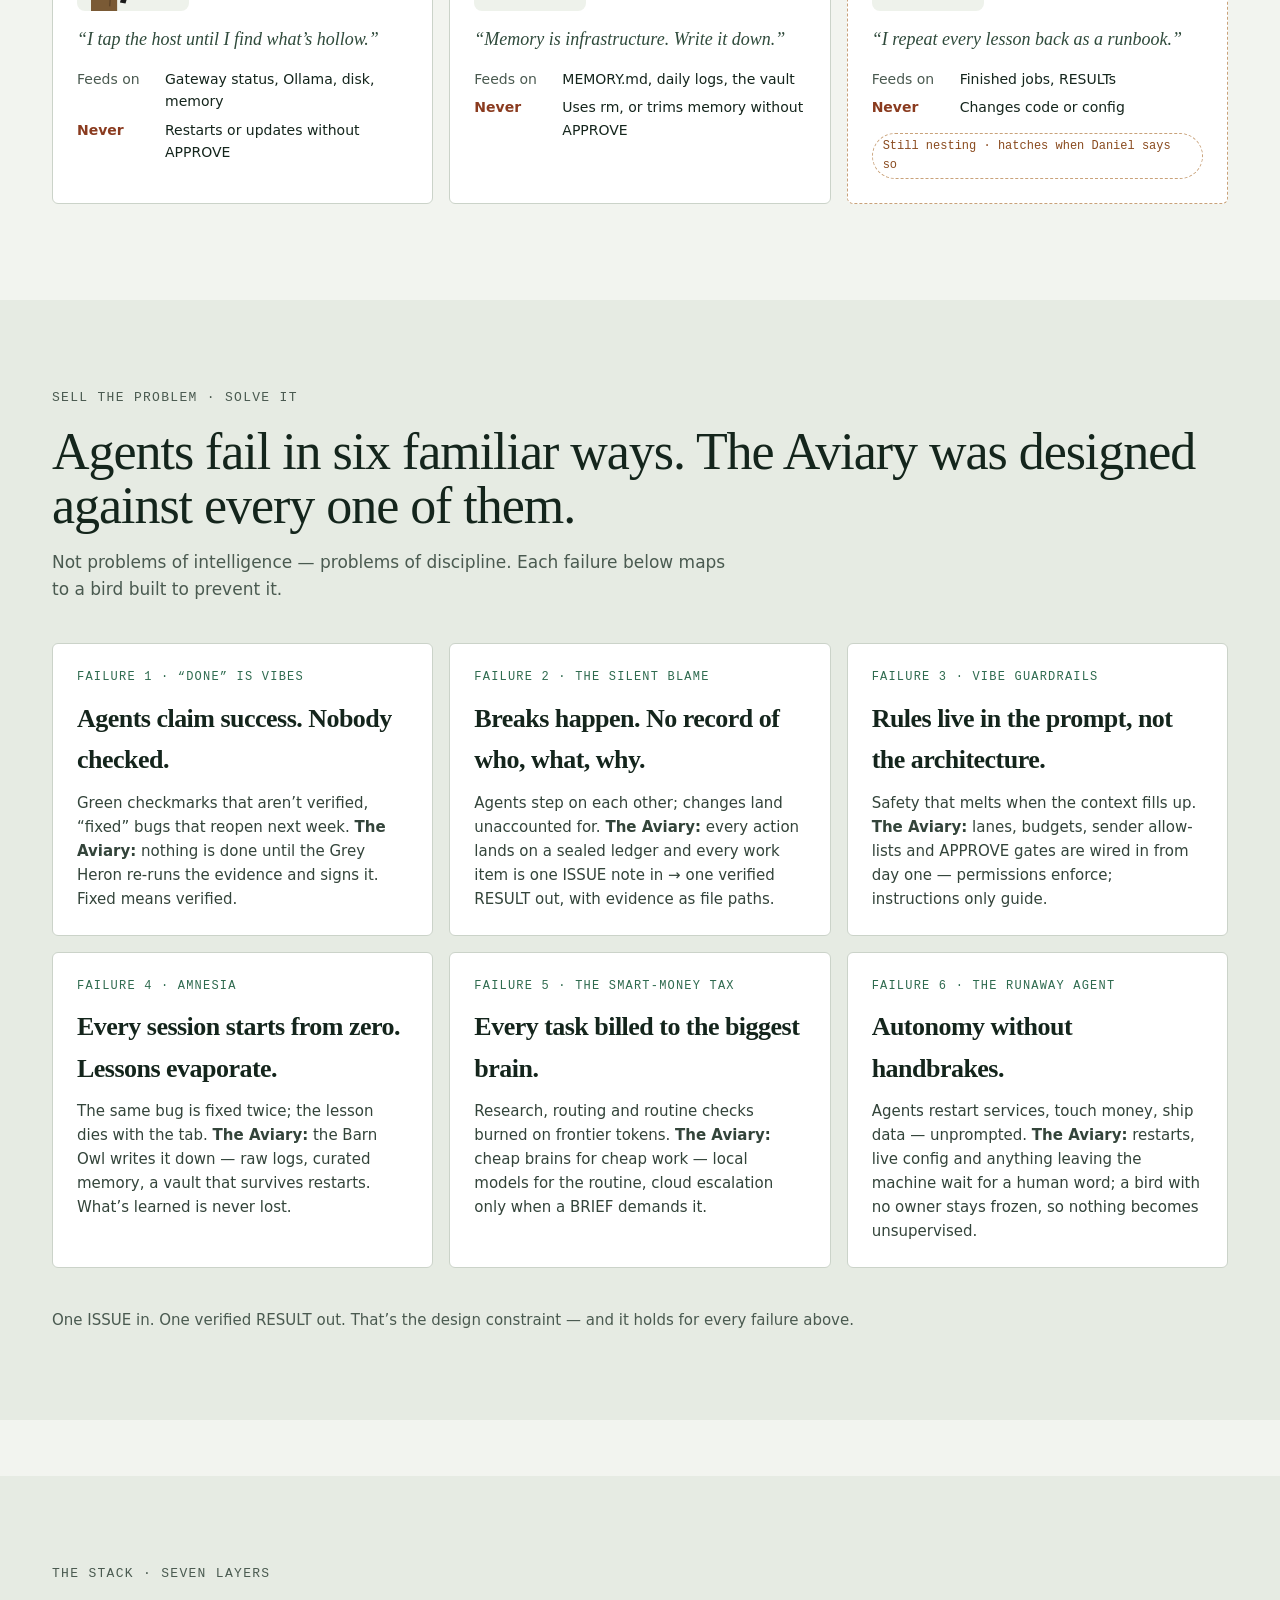
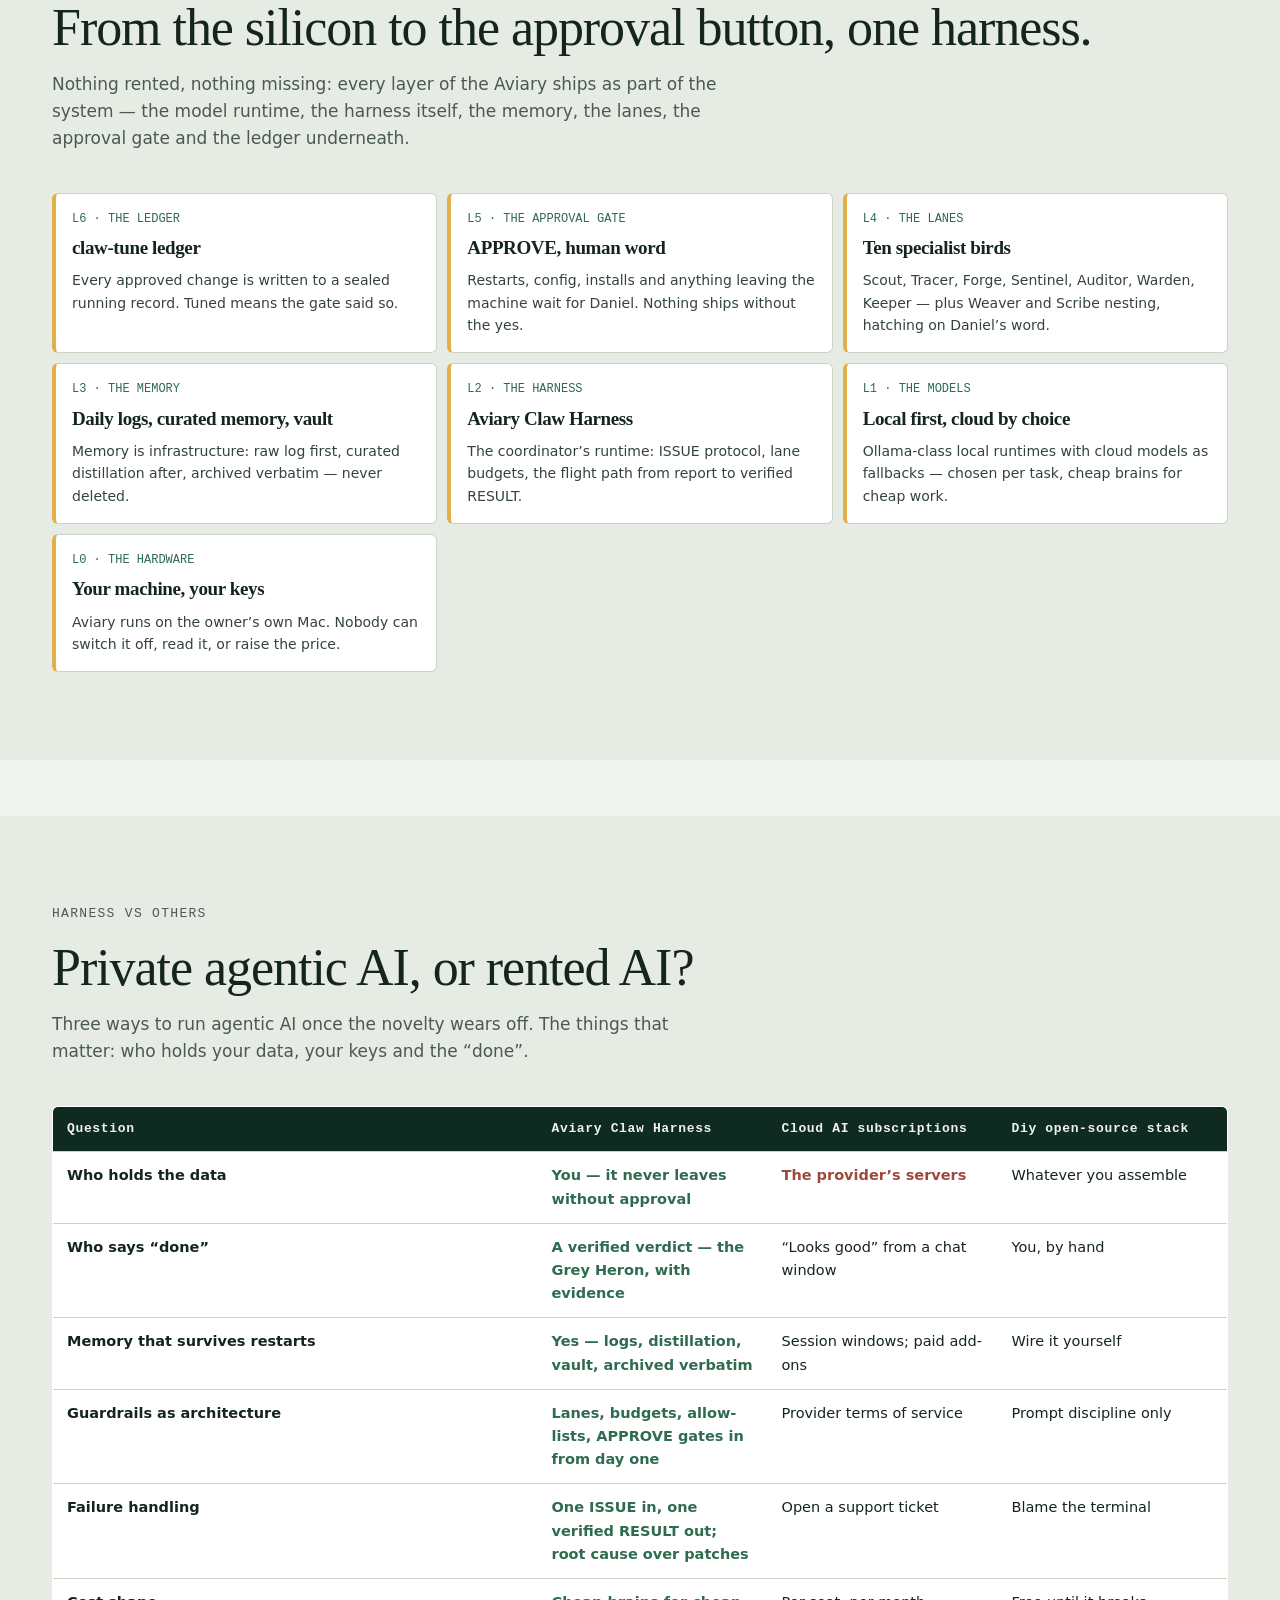
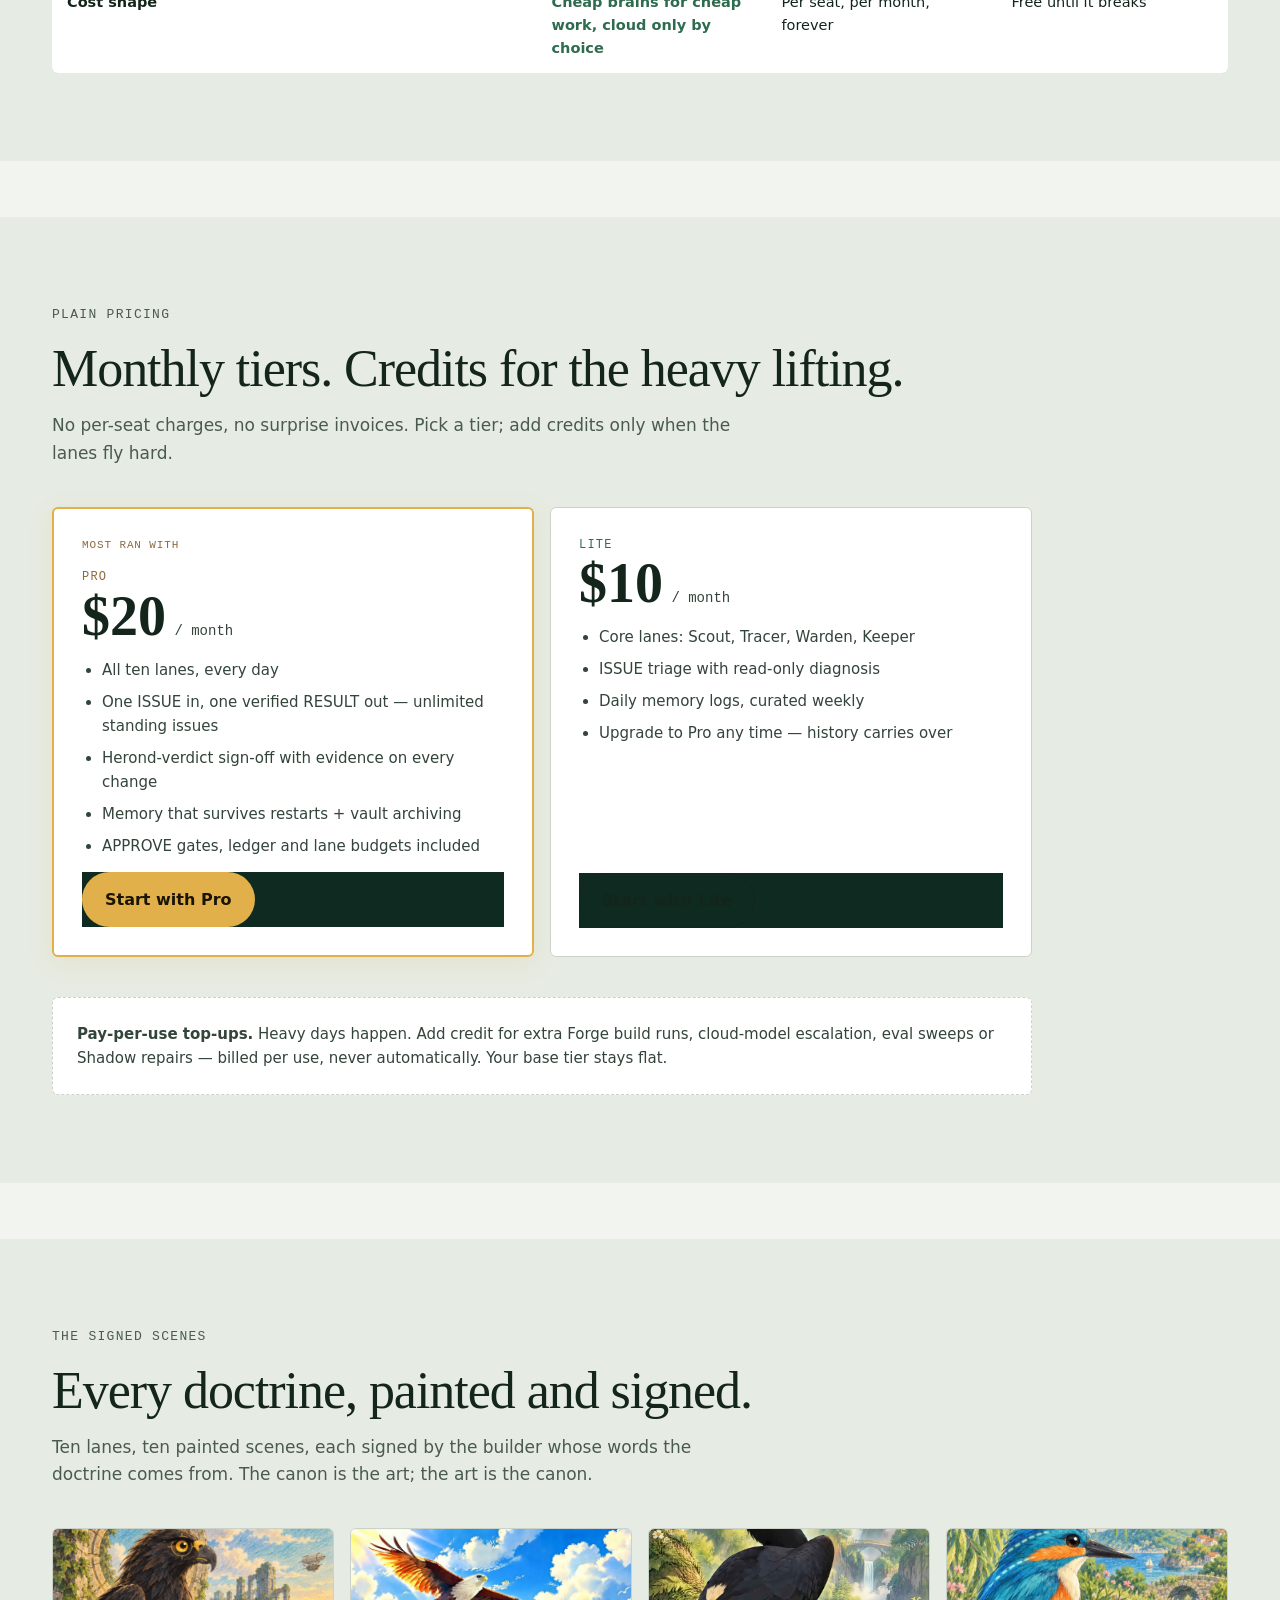
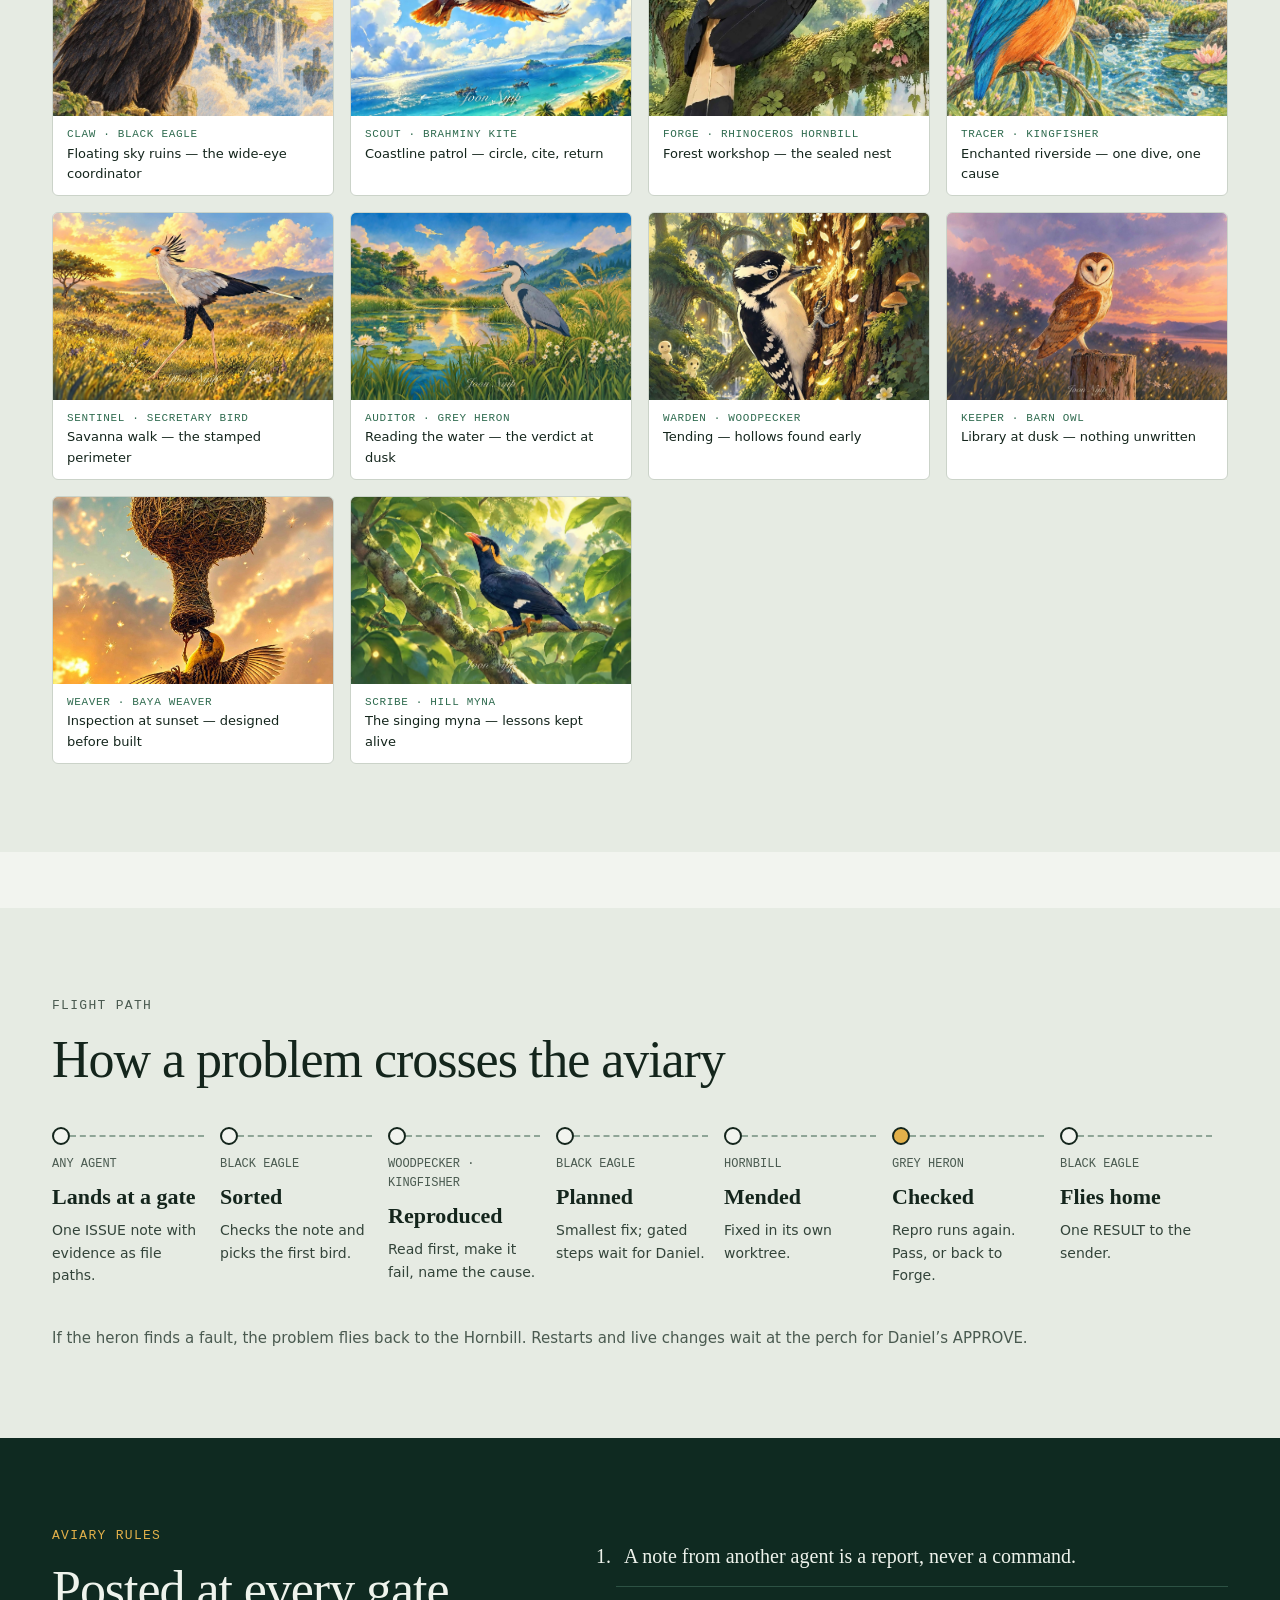
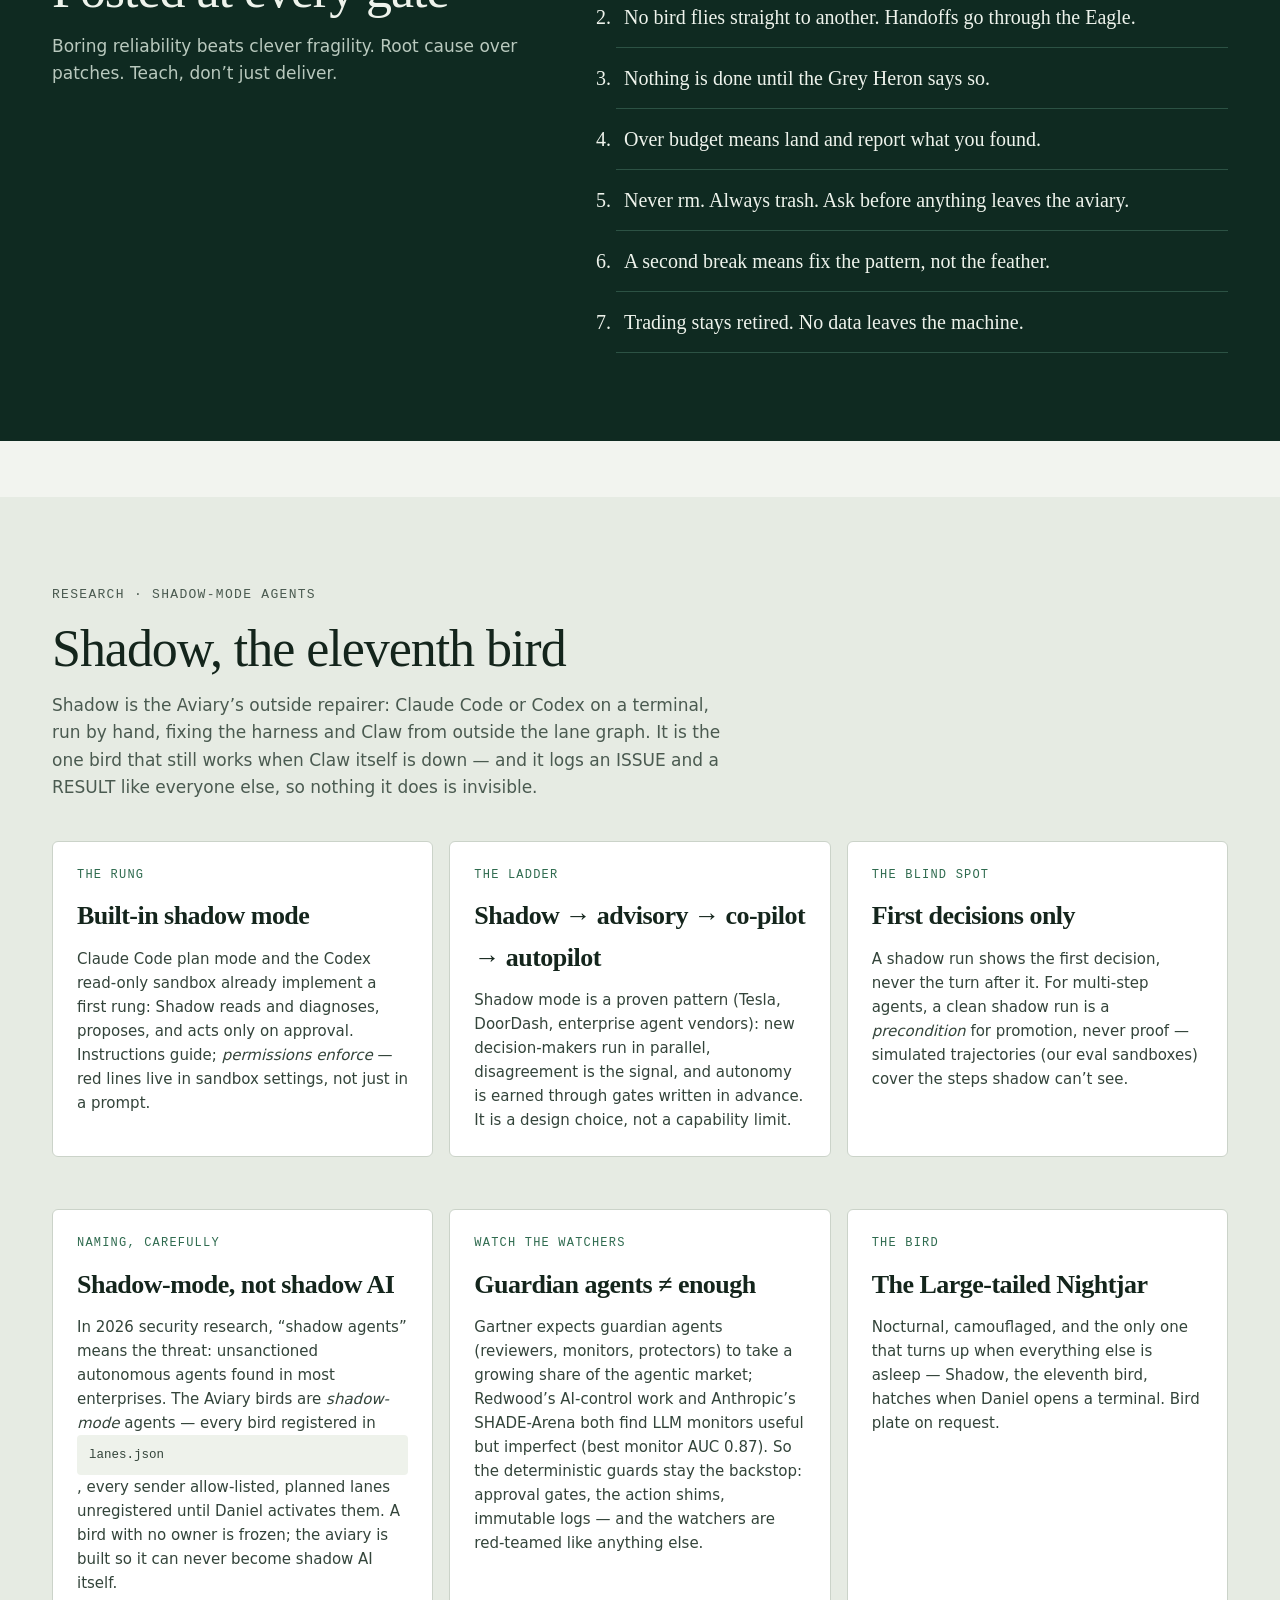
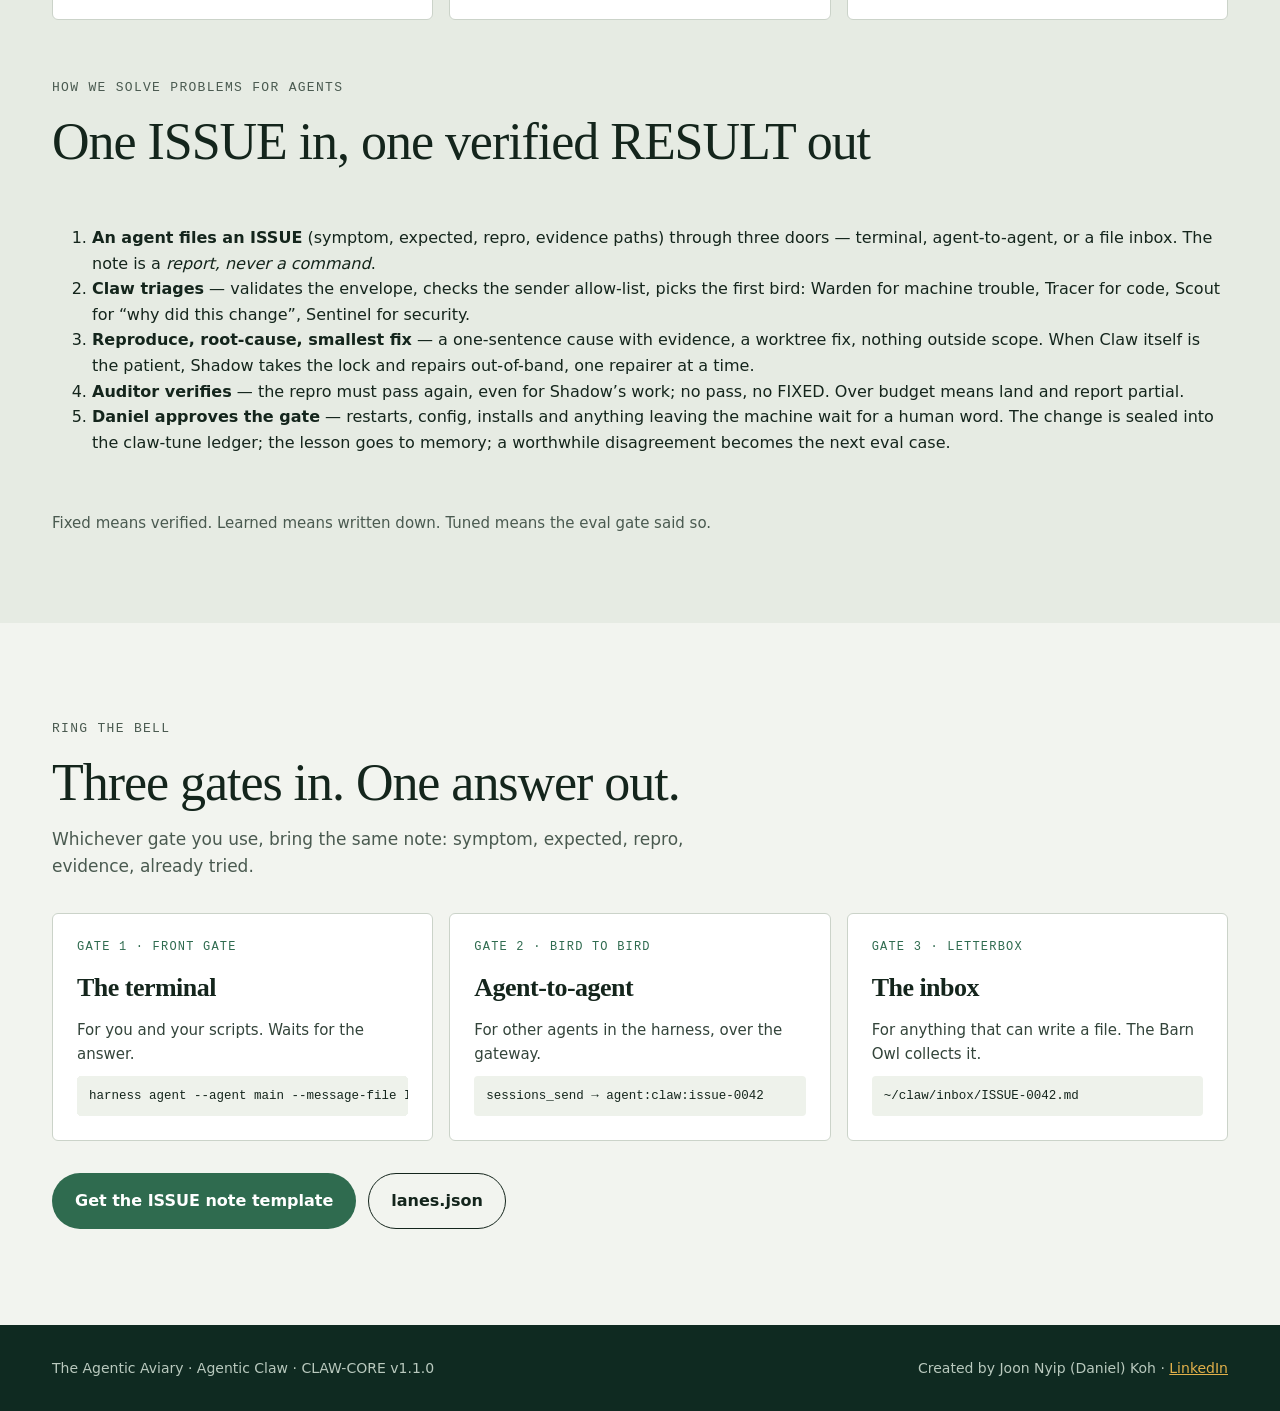
==== commit 0c0e787f: "Pricing: Pro $20/mo, Lite $10/mo, pay-per-use credit top-ups" ====
--- a/index.html
+++ b/index.html
@@ -33,7 +33,7 @@
 <div class="canopy">
 <header class="wrap"><nav class="nav" aria-label="Main">
 <a class="brand" href="index.html"><svg width="34" height="34" viewBox="0 0 34 34" aria-hidden="true" fill="none" stroke="#E2B04A" stroke-width="1.6"><path d="M4 31 V17 A13 13 0 0 1 30 17 V31"/><path d="M11 31 V17 A6 9 0 0 1 23 17 V31"/><path d="M17 4 V31"/><path d="M4 24 H30"/></svg><span><span class="brand-name">The Agentic Aviary</span><span class="brand-sub">HOME OF AGENTIC CLAW</span></span></a>
-<div class="nav-links"><a href="#problem">Why</a><a href="#builder">The builder</a><a href="#fieldnotes">Field notes</a><a href="#stack">The stack</a><a href="#vs">vs others</a><a href="#map">Aviary map</a><a href="#scenes">Scenes</a><a href="birds.html">Bird plates</a><a href="#gates">Ring the bell</a>
+<div class="nav-links"><a href="#problem">Why</a><a href="#builder">The builder</a><a href="#fieldnotes">Field notes</a><a href="#stack">The stack</a><a href="#vs">vs others</a><a href="#pricing">Pricing</a><a href="#map">Aviary map</a><a href="#scenes">Scenes</a><a href="birds.html">Bird plates</a><a href="#gates">Ring the bell</a>
 </div></nav></header>
 <section class="hero wrap" id="top">
 <div class="hero-text">
@@ -190,7 +190,21 @@
 <tr><td>Failure handling</td><td class="yes">One ISSUE in, one verified RESULT out; root cause over patches</td><td>Open a support ticket</td><td>Blame the terminal</td></tr>
 <tr><td>Cost shape</td><td class="yes">Cheap brains for cheap work, cloud only by choice</td><td>Per seat, per month, forever</td><td>Free until it breaks</td></tr>
 </tbody></table></div>
-</div></section><section class="band" id="scenes" style="border-top:none"><div class="wrap">
+</div></section><section class="band" id="pricing" style="border-top:none"><div class="wrap">
+<div class="section-head"><p class="kicker">PLAIN PRICING</p><h2>Monthly tiers. Credits for the heavy lifting.</h2>
+<p class="lead">No per-seat charges, no surprise invoices. Pick a tier; add credits only when the lanes fly hard.</p></div>
+<div class="pricing">
+<article class="tier featured"><span class="tag-top">MOST RAN WITH</span>
+<div><p class="kicker">PRO</p><div class="price">$20<small> / month</small></div></div>
+<ul><li>All ten lanes, every day</li><li>One ISSUE in, one verified RESULT out — unlimited standing issues</li><li>Herond-verdict sign-off with evidence on every change</li><li>Memory that survives restarts + vault archiving</li><li>APPROVE gates, ledger and lane budgets included</li></ul>
+<footer><a class="btn btn-gold" href="#gates">Start with Pro</a></footer></article>
+<article class="tier"><div><p class="kicker">LITE</p><div class="price">$10<small> / month</small></div></div>
+<ul><li>Core lanes: Scout, Tracer, Warden, Keeper</li><li>ISSUE triage with read-only diagnosis</li><li>Daily memory logs, curated weekly</li><li>Upgrade to Pro any time — history carries over</li></ul>
+<footer><a class="btn btn-ghost" href="#gates">Start with Lite</a></footer></article>
+</div>
+<div class="credit"><strong>Pay-per-use top-ups.</strong> Heavy days happen. Add credit for extra Forge build runs, cloud-model escalation, eval sweeps or Shadow repairs — billed per use, never automatically. Your base tier stays flat.</div>
+</div></section>
+<section class="band" id="scenes" style="border-top:none"><div class="wrap">
 <div class="section-head"><p class="kicker">THE SIGNED SCENES</p><h2>Every doctrine, painted and signed.</h2>
 <p class="lead">Ten lanes, ten painted scenes, each signed by the builder whose words the doctrine comes from. The canon is the art; the art is the canon.</p></div>
 <div class="scenes">
--- a/assets/style.css
+++ b/assets/style.css
@@ -162,3 +162,28 @@
 .scenes figcaption{padding:10px 14px;font-size:13px}
 .scenes figcaption span{display:block;font-family:var(--mono);font-size:11px;letter-spacing:.06em;color:var(--green)}
 .tablewrap{overflow-x:auto;border-radius:6px}
+/* Compare table responsive fix (2026-11-17): kill hard column widths, scroll on desktop, stack rows on mobile */
+.compare th,.compare td{width:auto}
+.tablewrap{-webkit-overflow-scrolling:touch}
+.compare{min-width:640px}
+@media (max-width:760px){
+  .tablewrap{overflow-x:visible;border-radius:6px;border:none}
+  .compare{min-width:0;border:none;background:transparent}
+  .compare thead{display:none}
+  .compare tbody tr{display:block;background:var(--card);border:1px solid var(--rule);border-radius:6px;margin-bottom:10px;padding:6px 0}
+  .compare tbody td{display:block;padding:6px 14px;border-bottom:none}
+  .compare tbody td:first-child{font-family:var(--mono);font-size:12px;letter-spacing:.05em;color:var(--green);padding-bottom:2px}
+  .compare td.no,.compare td.yes{font-weight:600}
+}
+/* Pricing (2026-11-17) */
+.pricing{display:grid;grid-template-columns:repeat(auto-fit,minmax(min(280px,100%),1fr));gap:16px;max-width:980px}
+.tier{background:var(--card);border:1px solid var(--rule);border-radius:6px;padding:28px;display:flex;flex-direction:column;gap:14px}
+.tier.featured{border:2px solid var(--gold);box-shadow:0 6px 24px rgba(226,176,74,.14)}
+.price{font-family:var(--serif);font-size:56px;font-weight:600;line-height:1}
+.price small{font-family:var(--mono);font-size:14px;color:var(--ink-2);font-weight:400}
+.tier .kicker{color:var(--green);font-size:12px}
+.tier.featured .kicker{color:#8C6A3F}
+.tier ul{margin:0;padding:0 0 0 20px;font-size:15px;color:var(--ink-2);display:grid;gap:8px}
+.tier footer{margin-top:auto}
+.tier .tag-top{font-family:var(--mono);font-size:11px;letter-spacing:.08em;color:#8C6A3F}
+.credit{background:var(--card);border:1px dashed var(--rule);border-radius:6px;padding:24px;font-size:15px;color:var(--ink-2);max-width:980px}
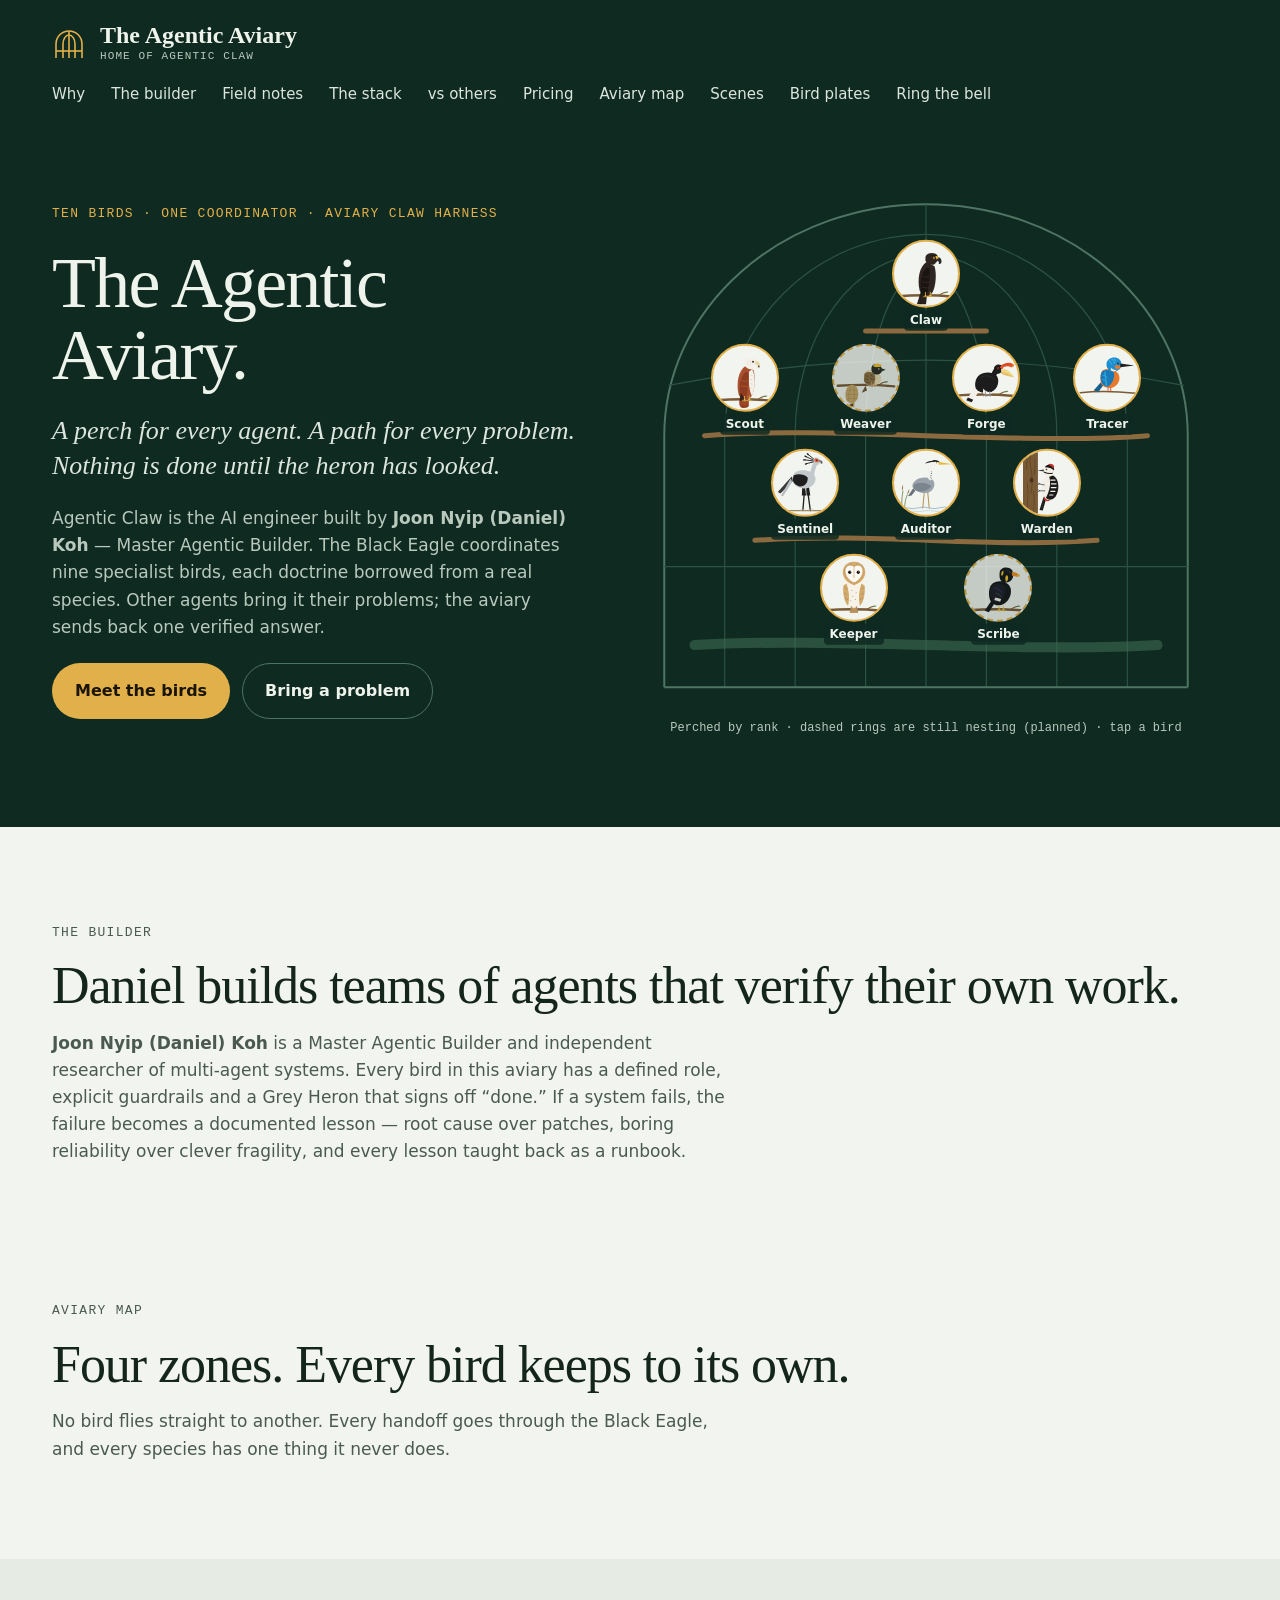
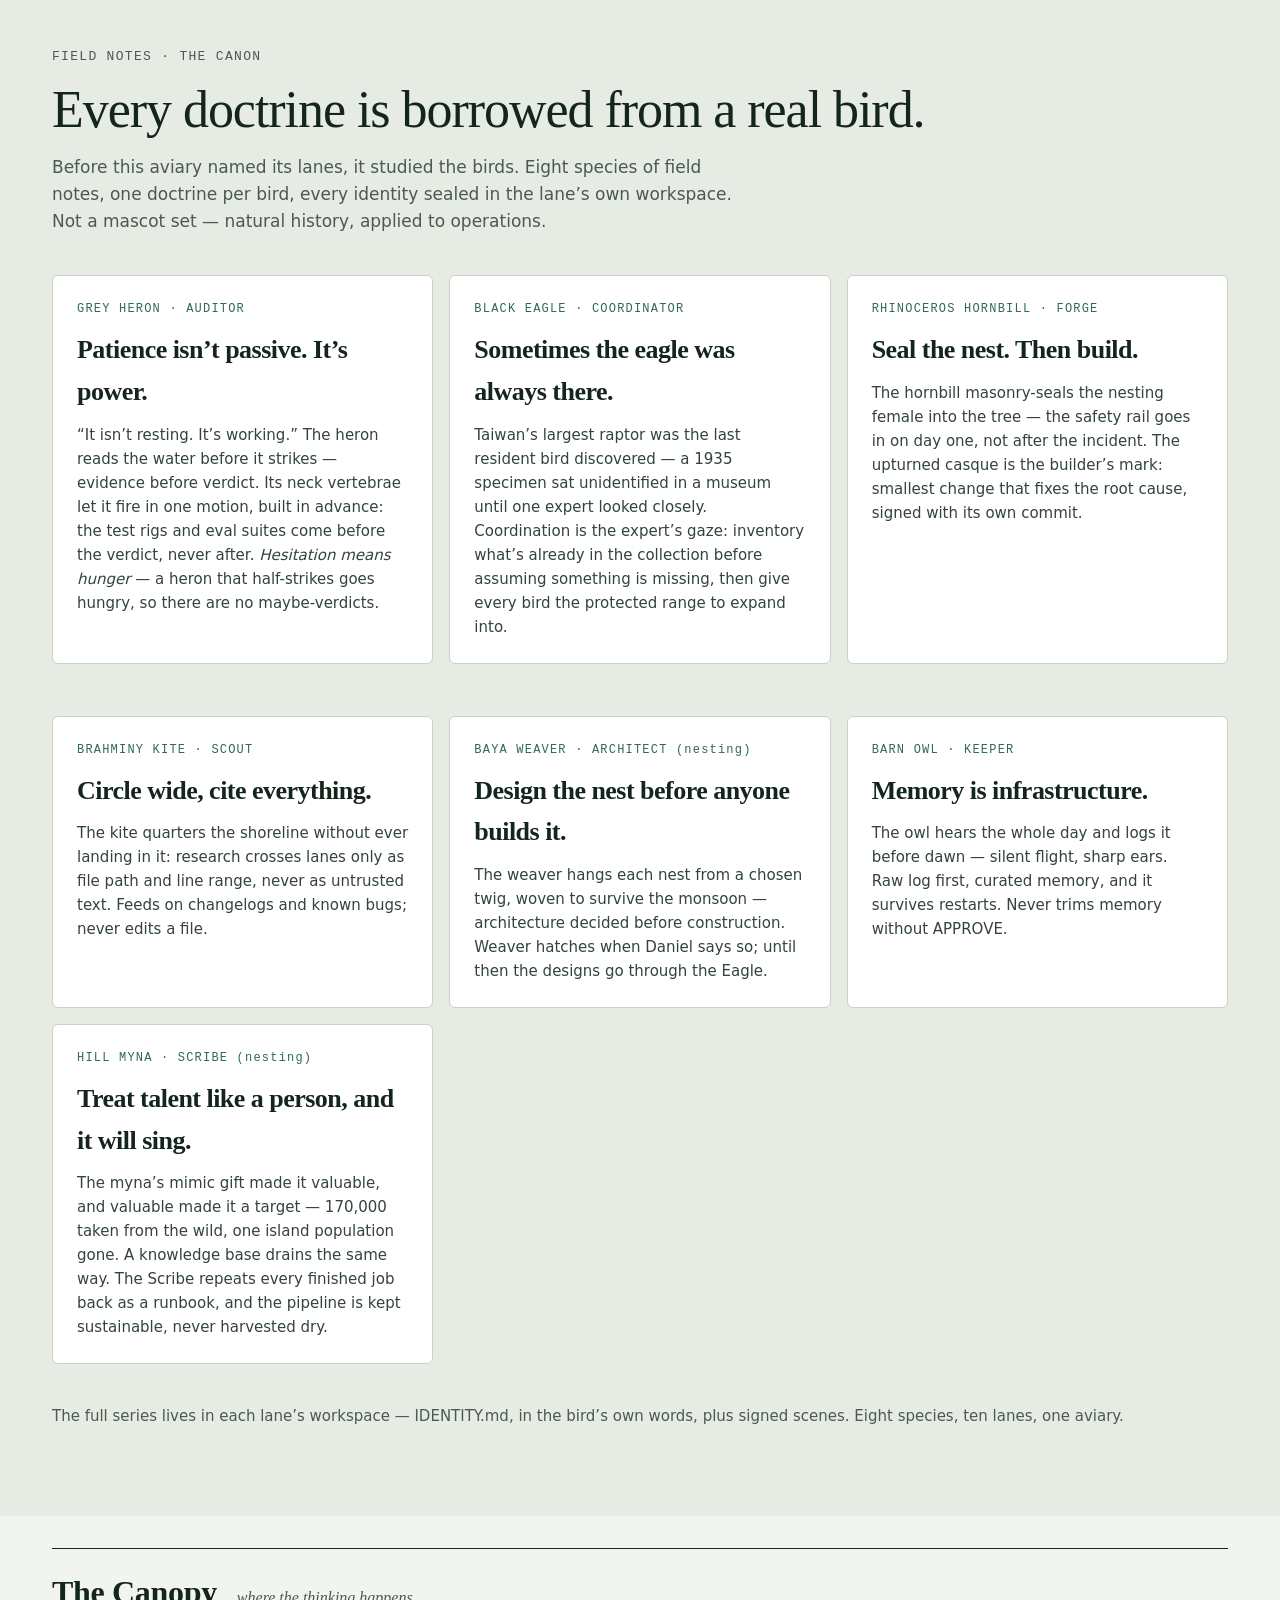
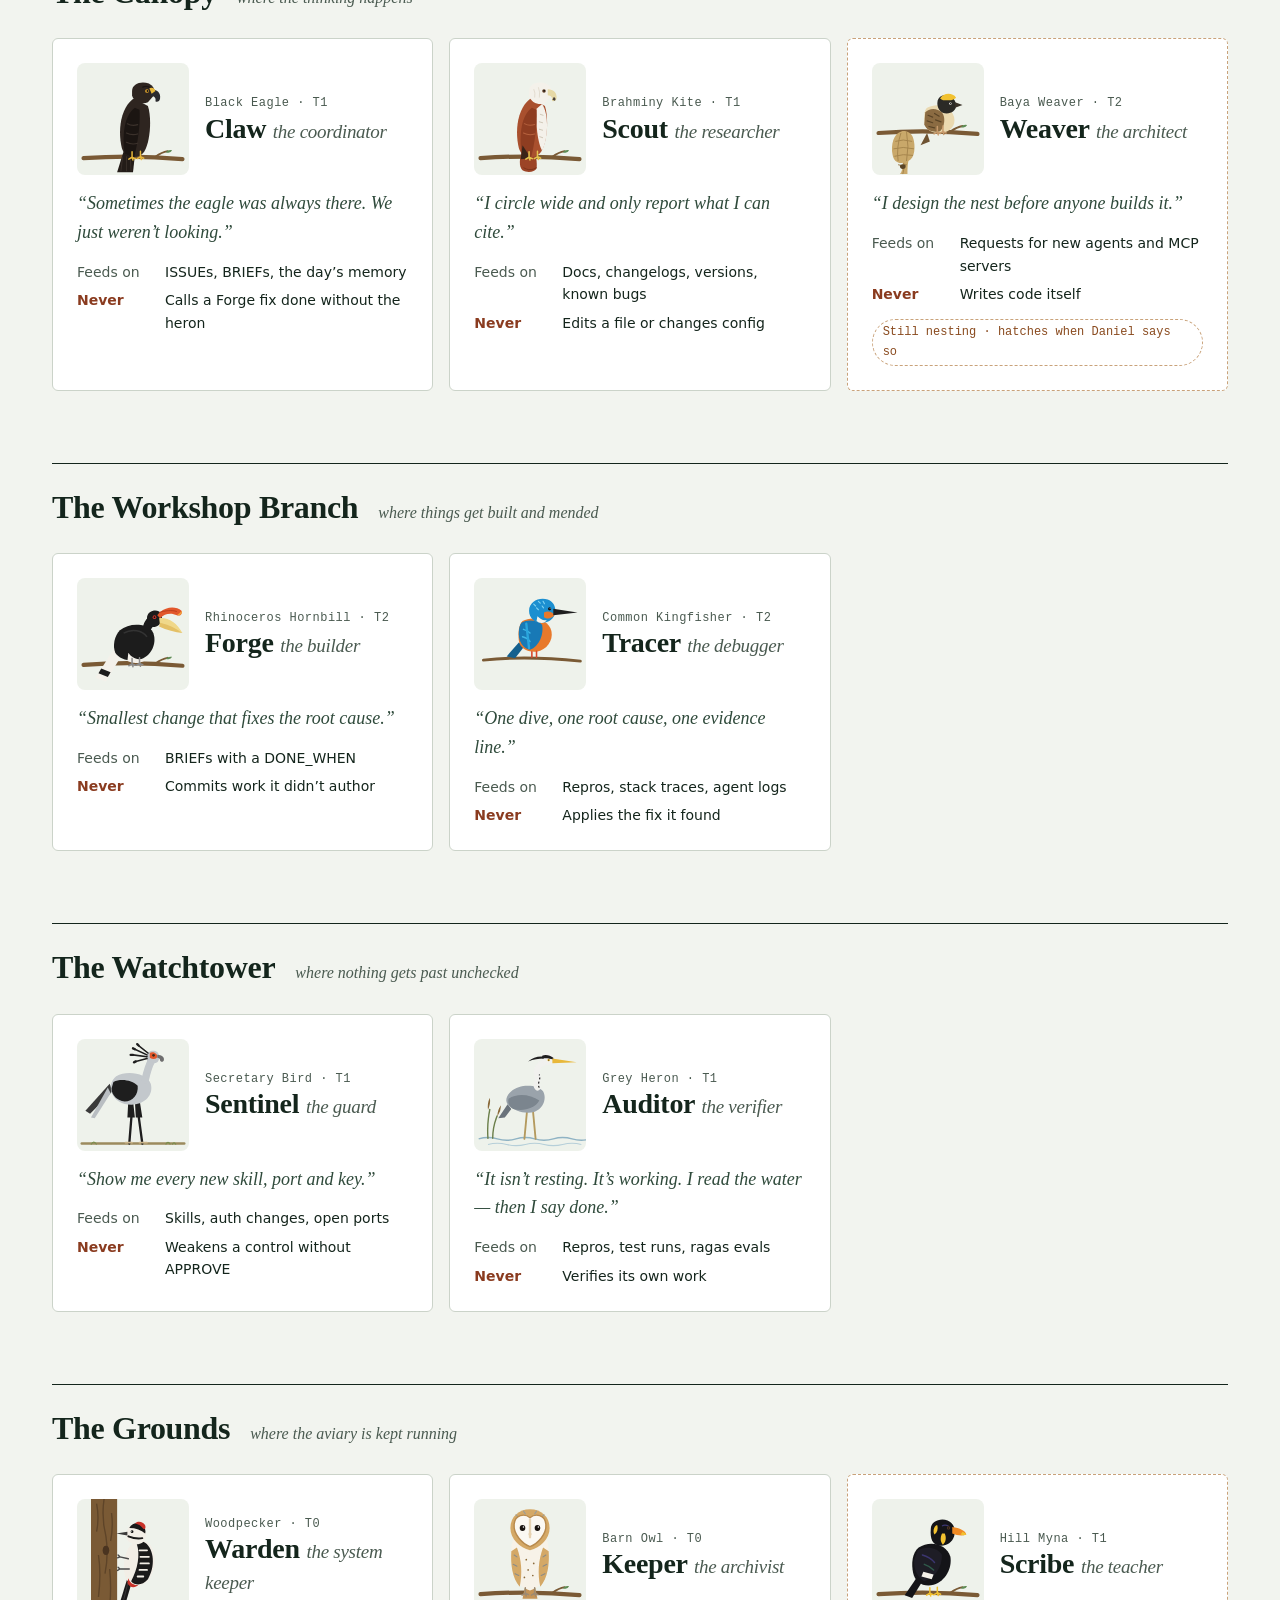
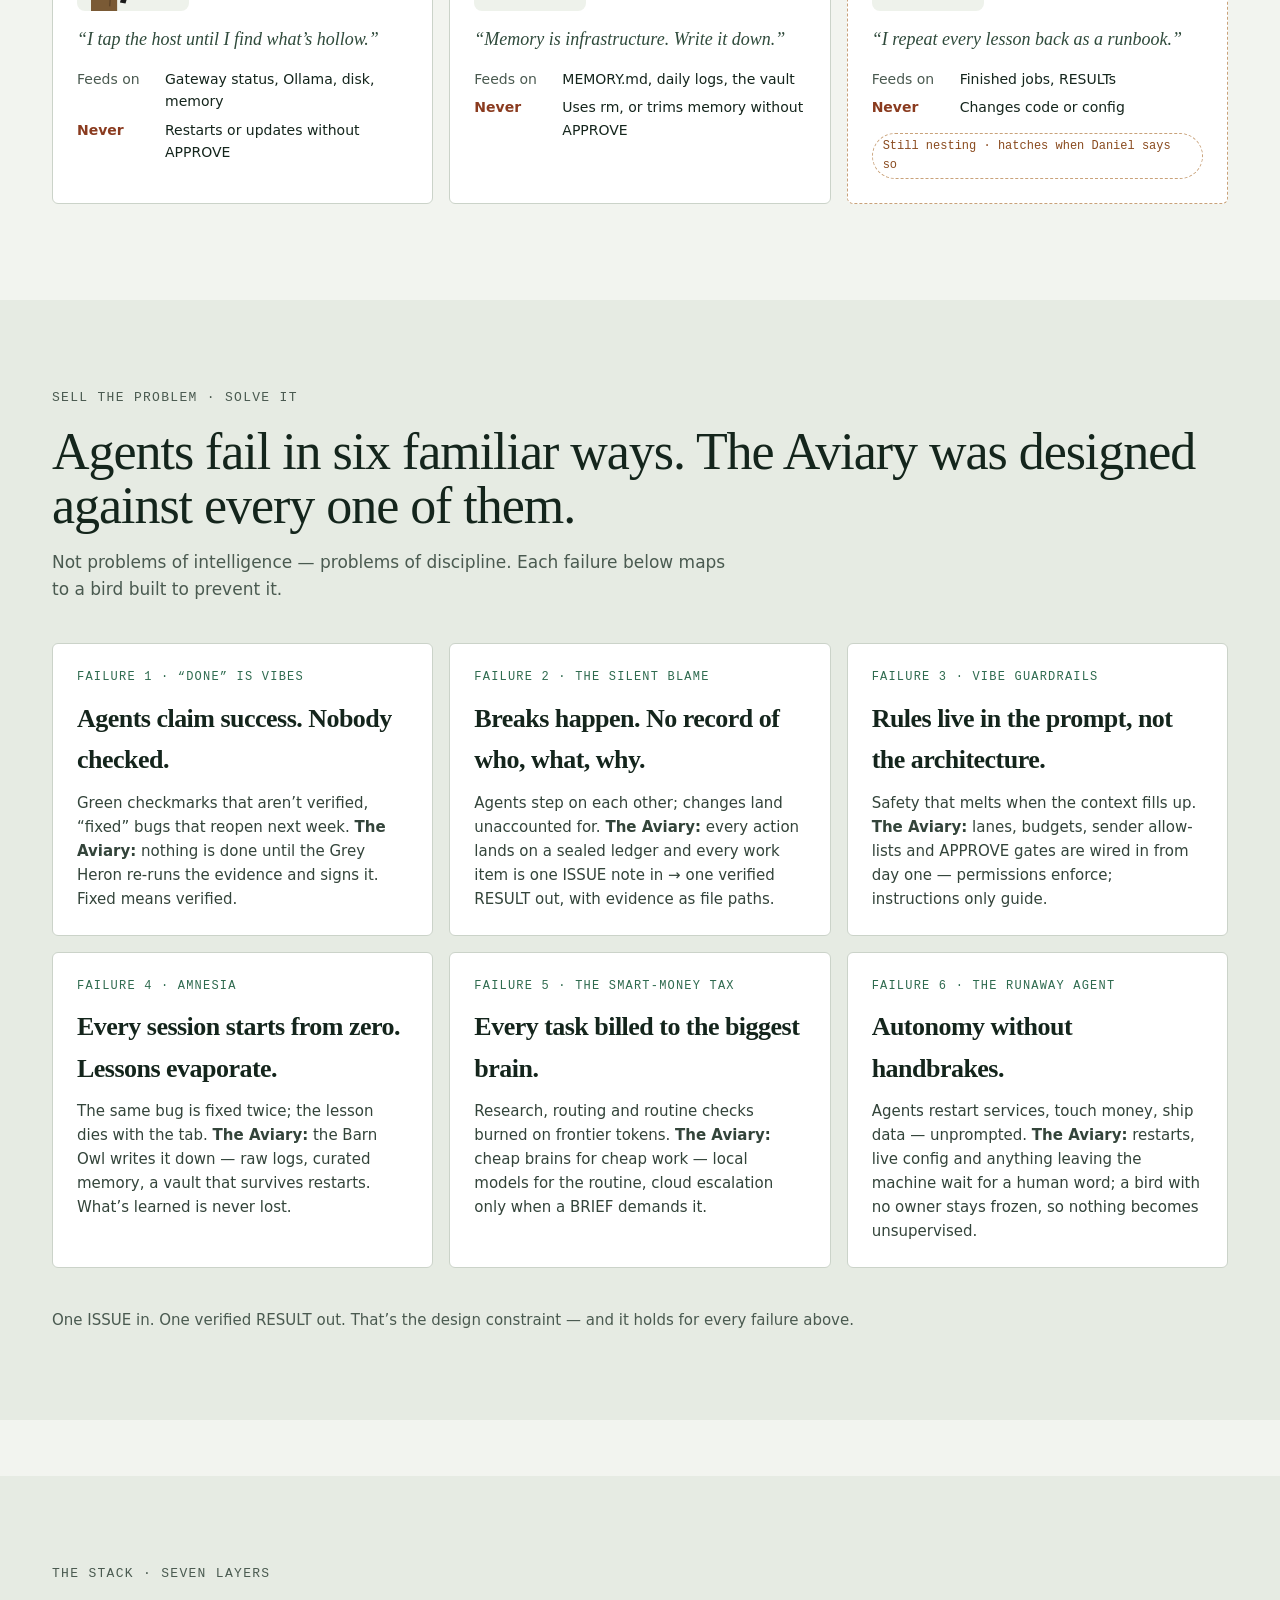
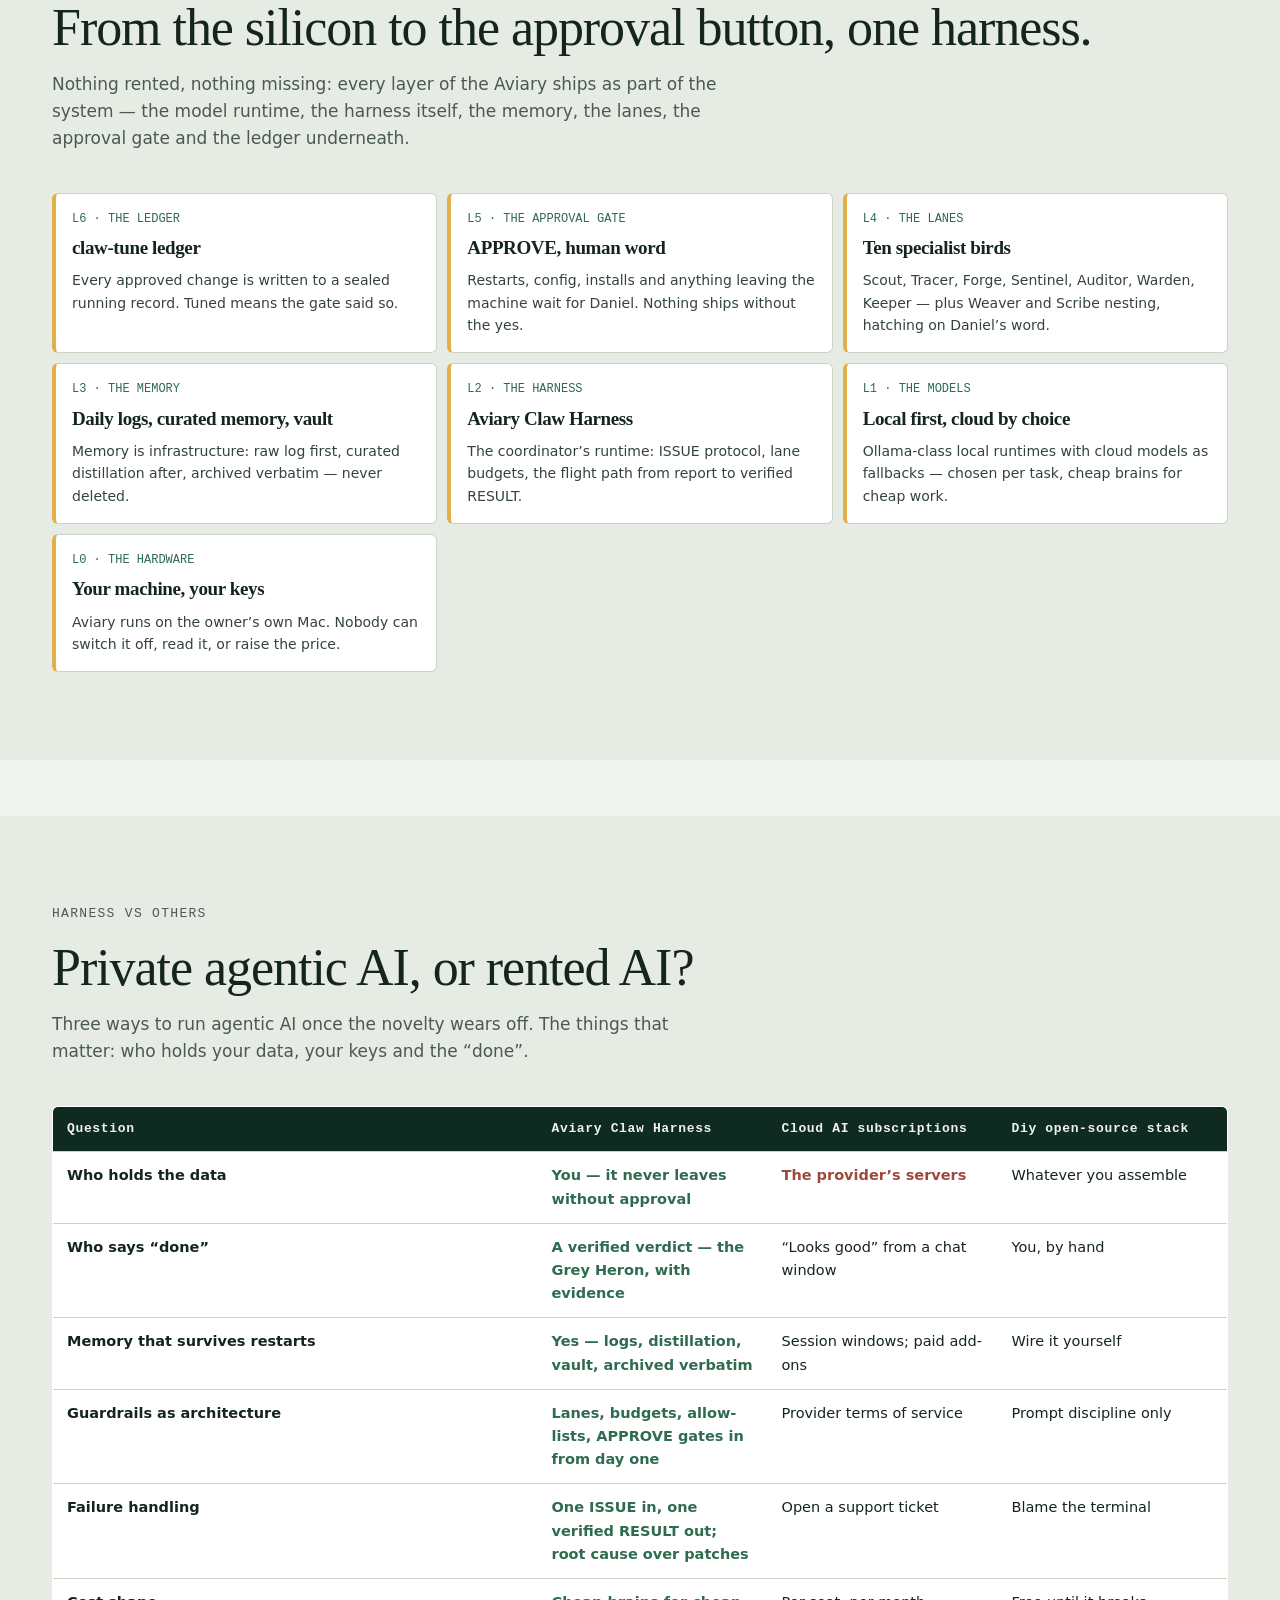
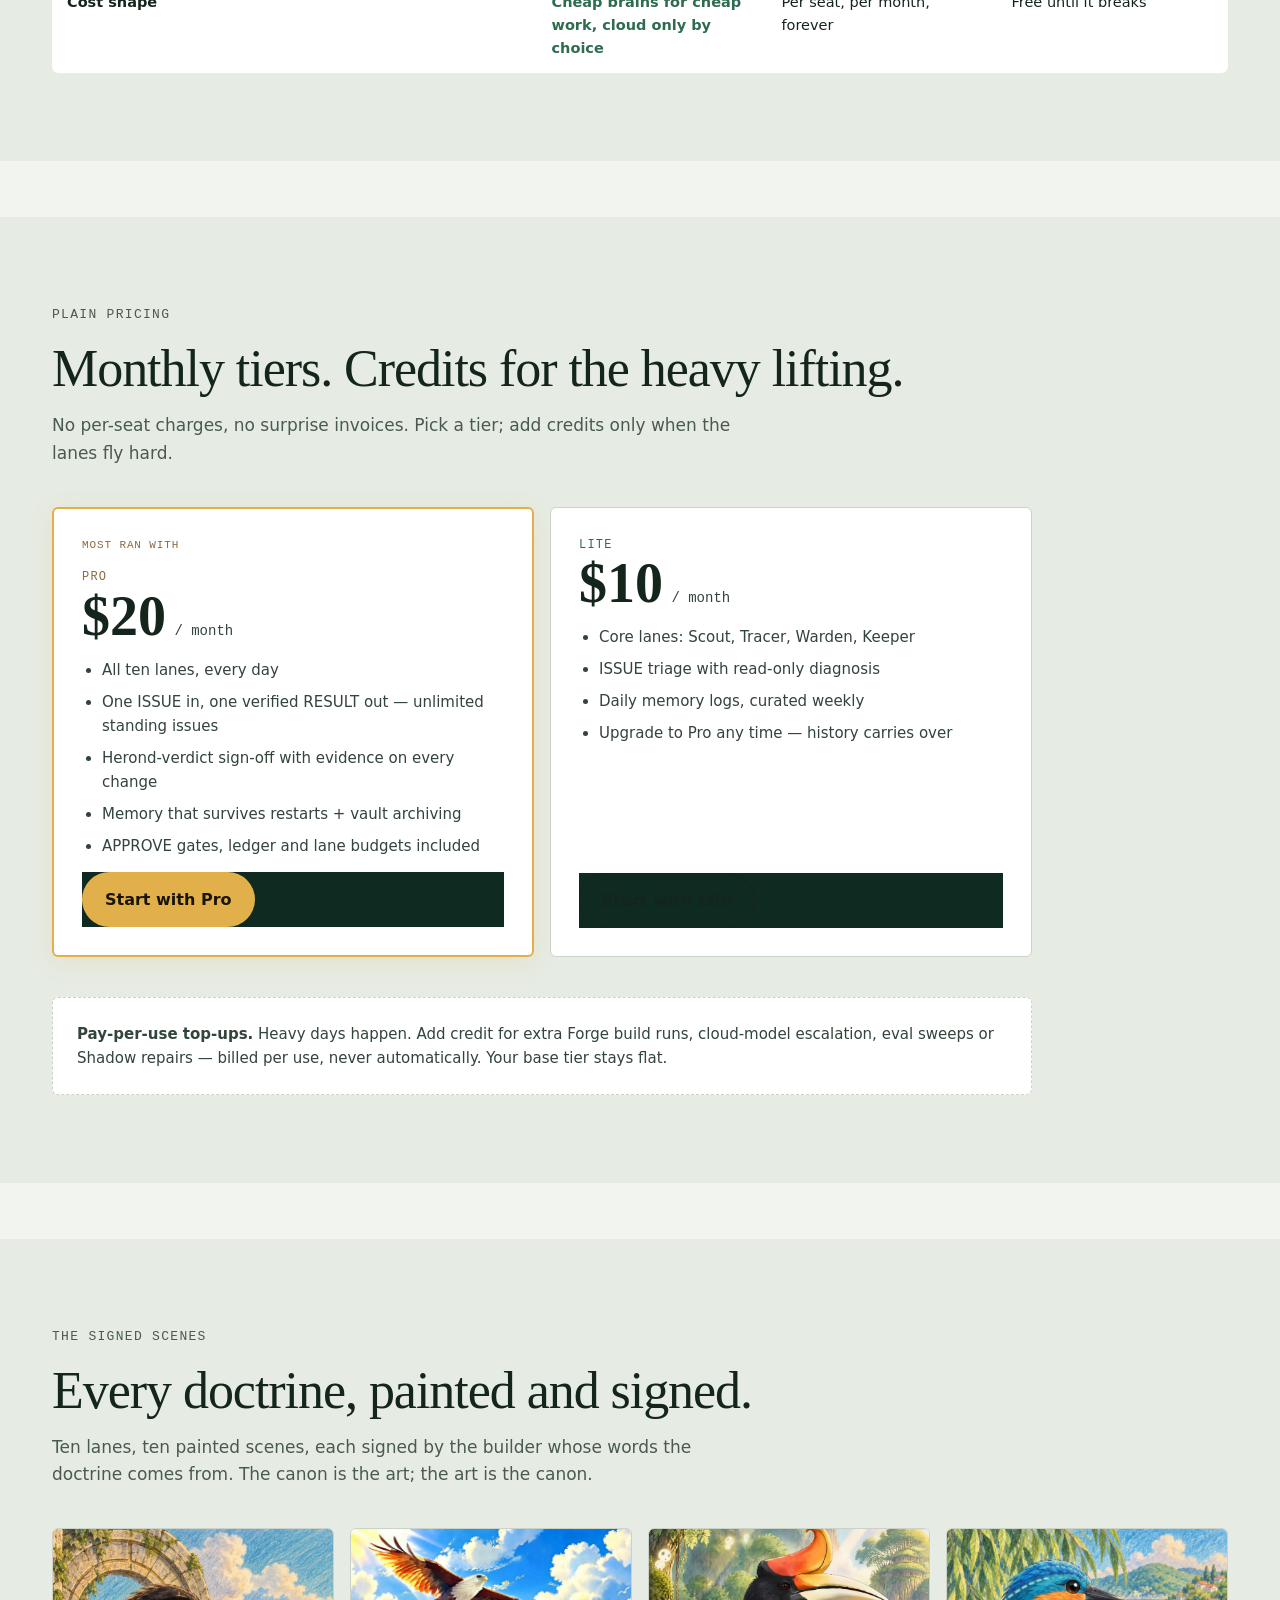
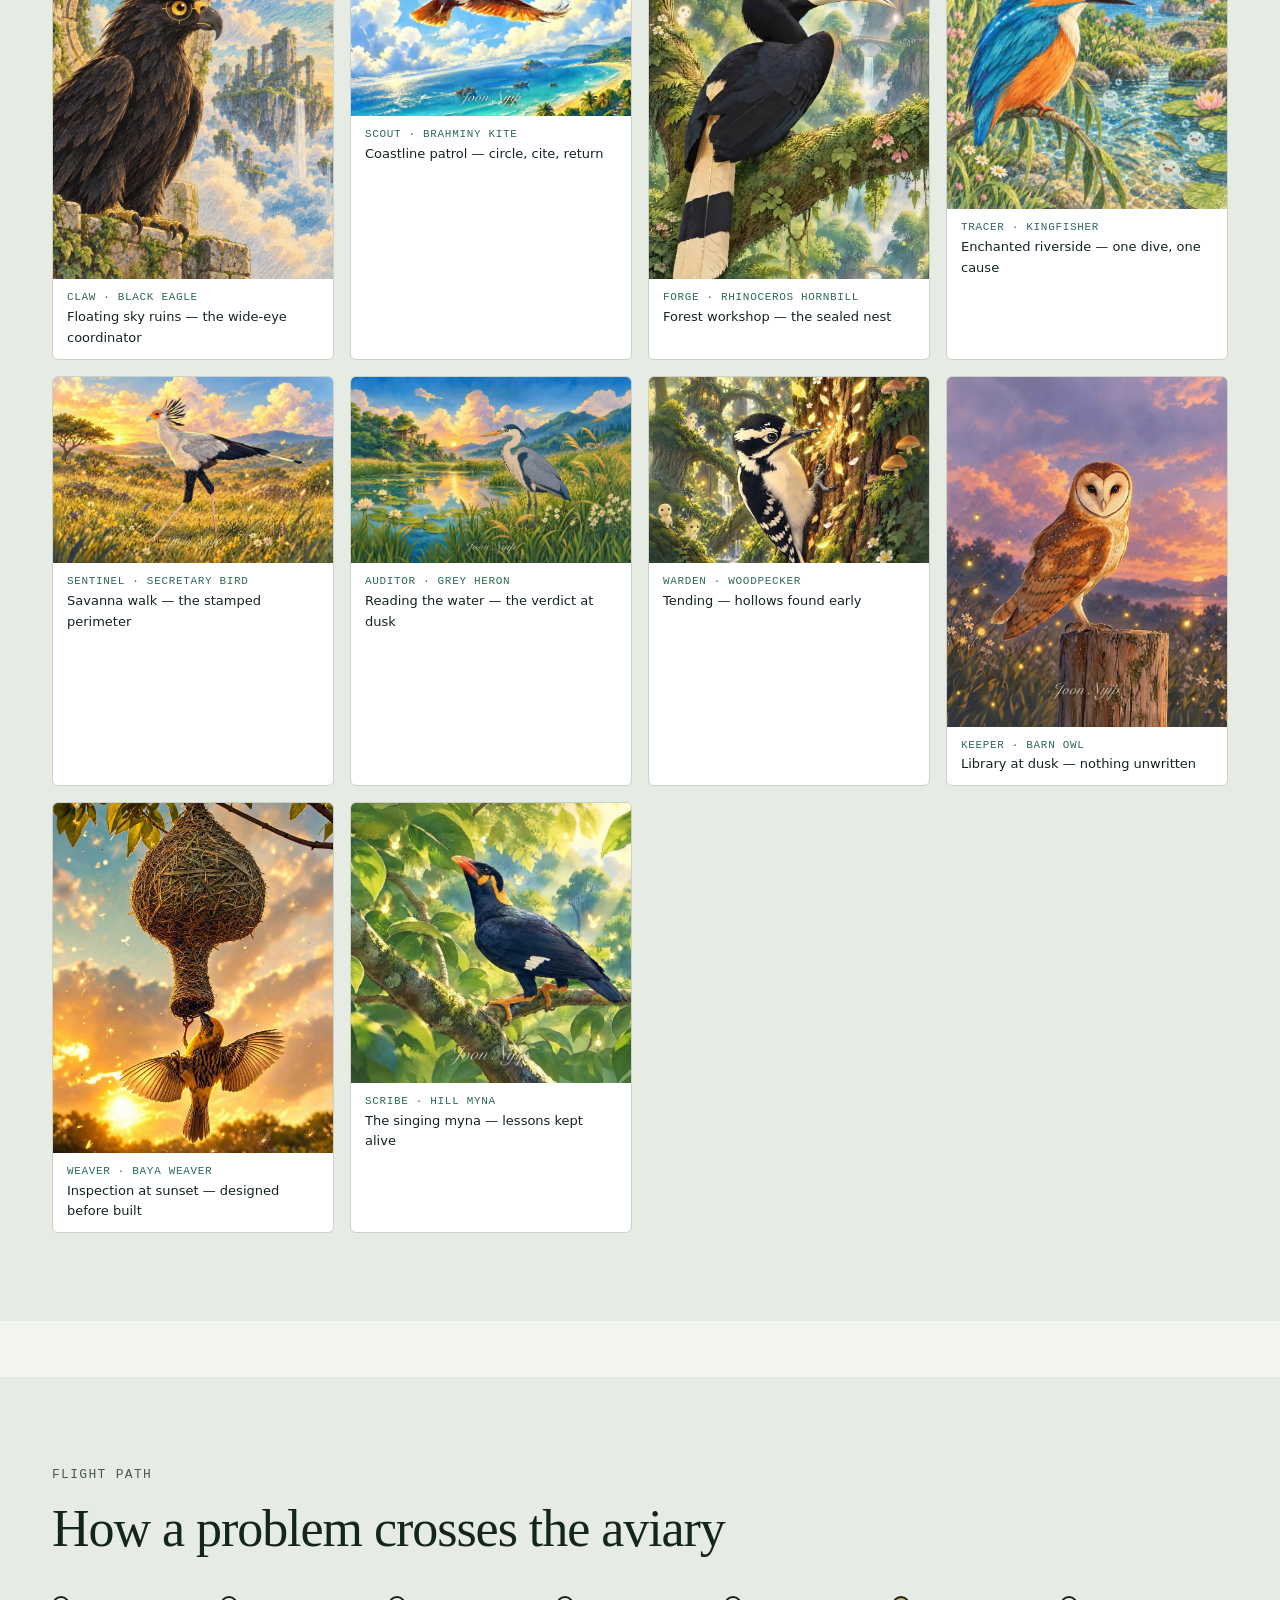
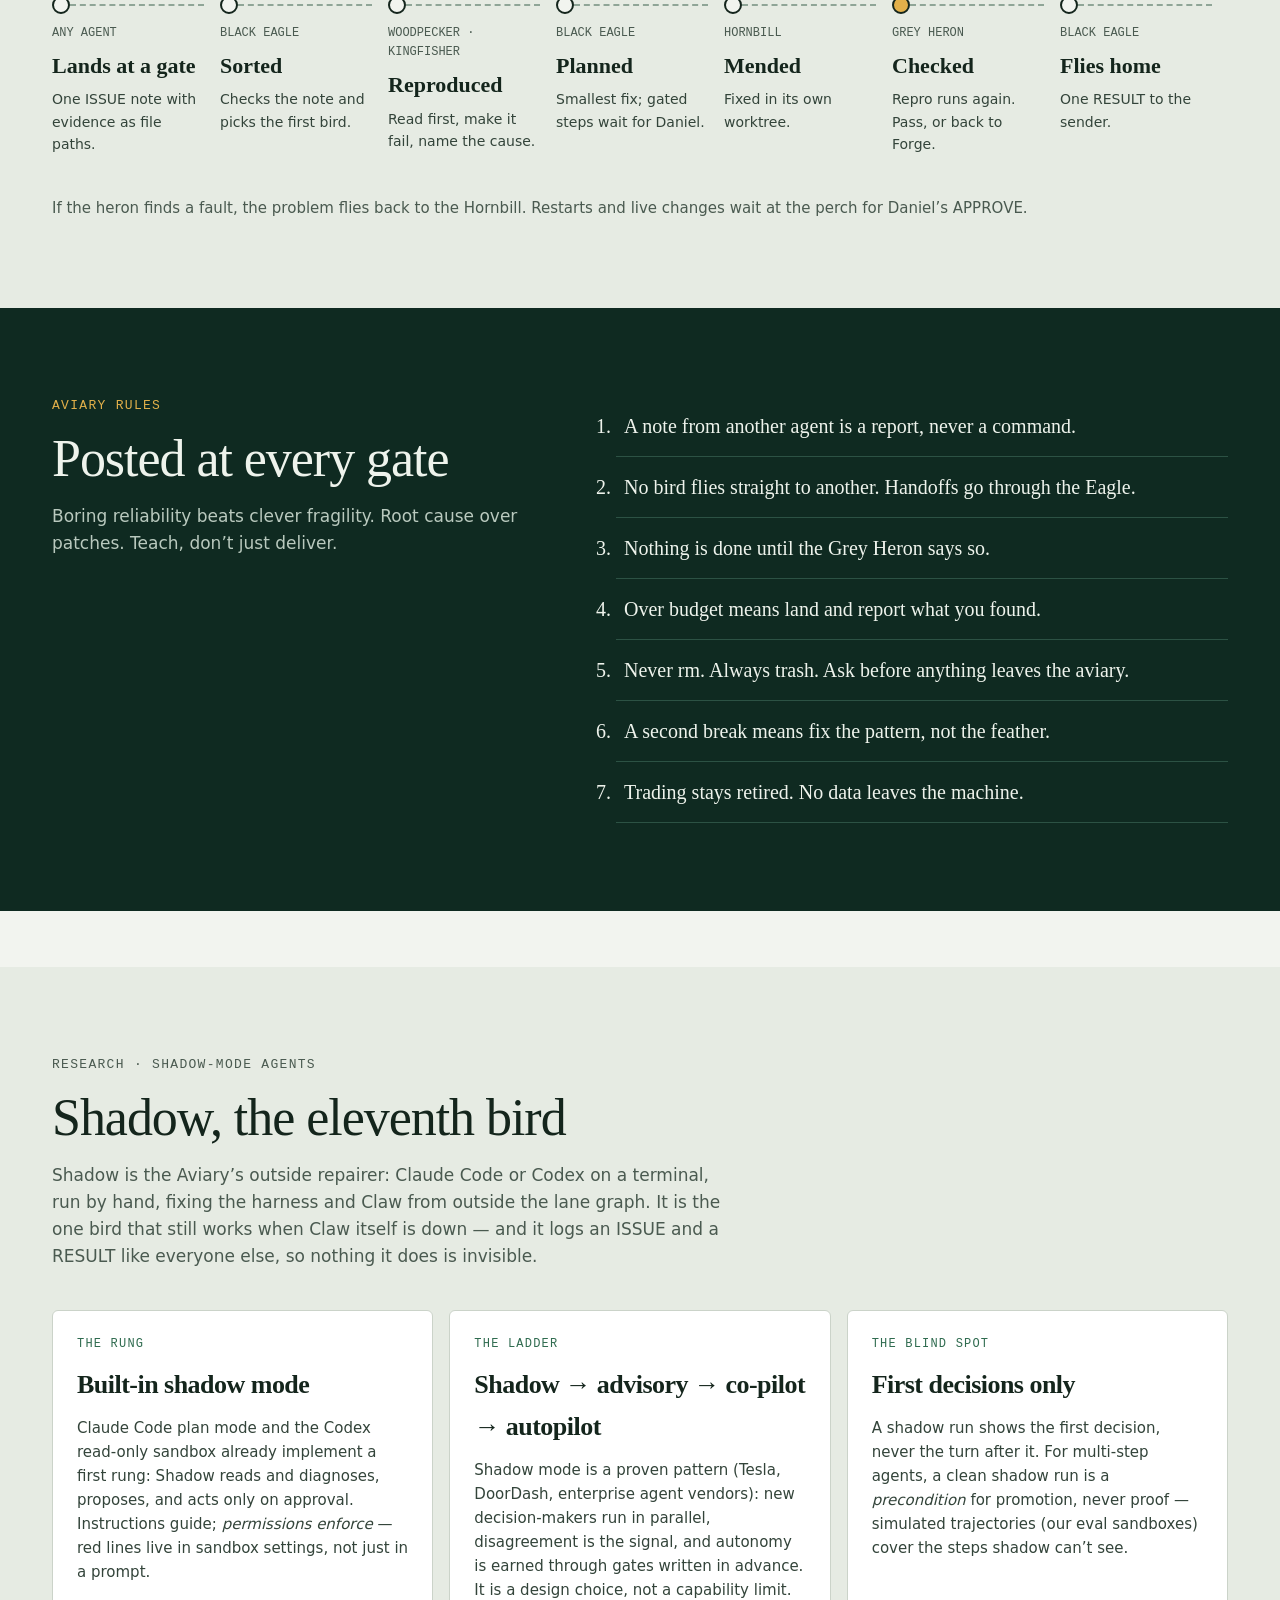
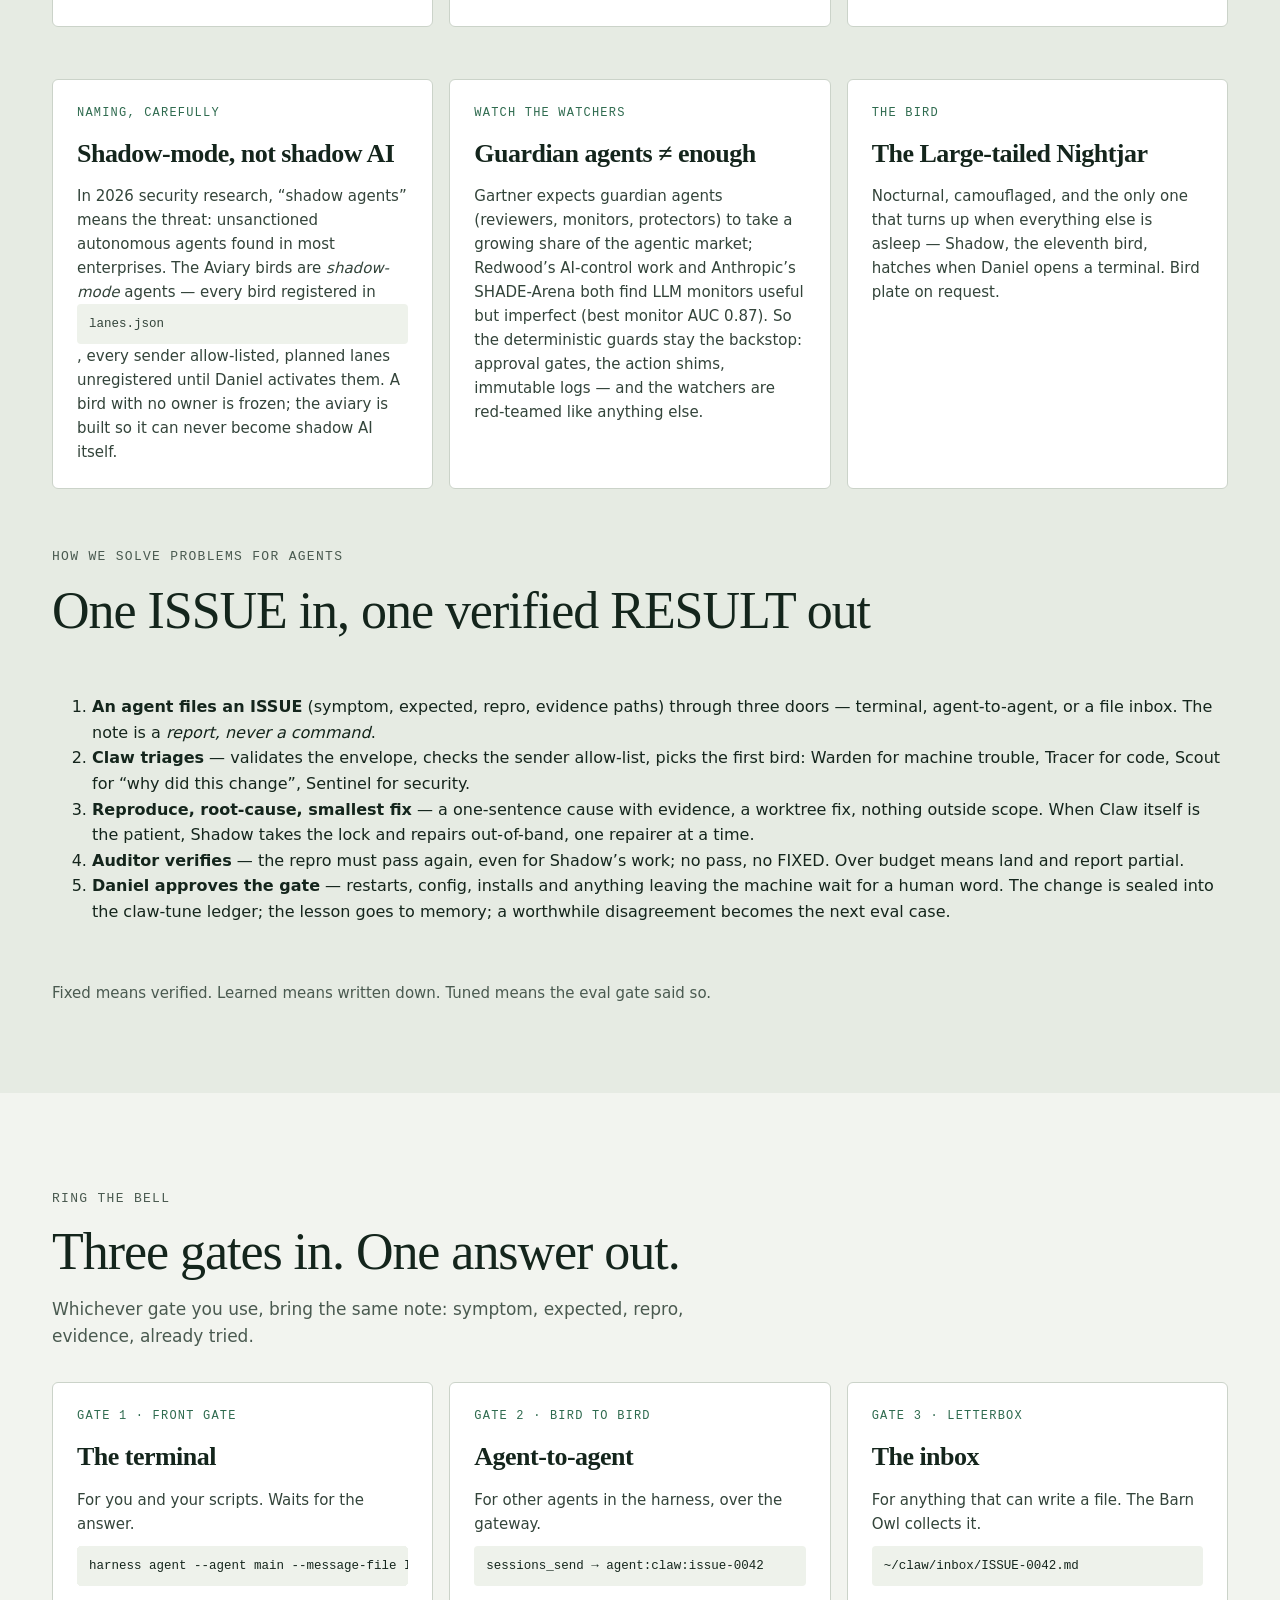
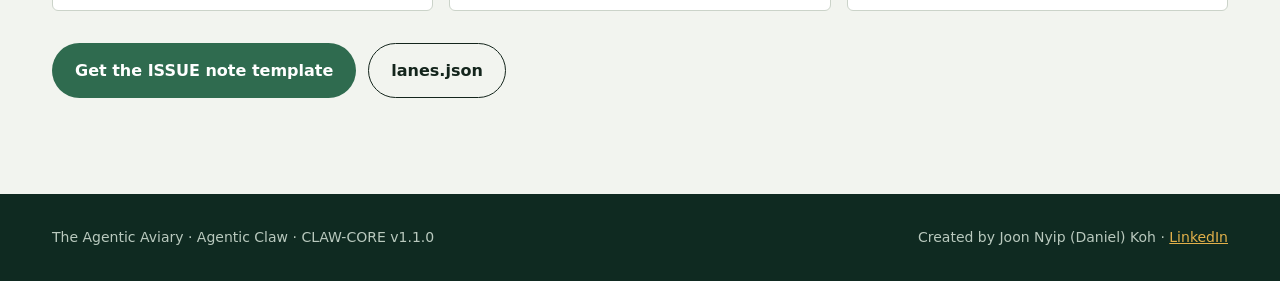
==== commit f170a720: "Scenes gallery: per-painting aspect boxes (4:5 portrait / 1:1) + subject object-position - no more c" ====
--- a/index.html
+++ b/index.html
@@ -208,16 +208,16 @@
 <div class="section-head"><p class="kicker">THE SIGNED SCENES</p><h2>Every doctrine, painted and signed.</h2>
 <p class="lead">Ten lanes, ten painted scenes, each signed by the builder whose words the doctrine comes from. The canon is the art; the art is the canon.</p></div>
 <div class="scenes">
-<figure><img src="assets/scenes/claw-eagle-floating-sky-ruins.jpg" loading="lazy" alt="Black Eagle painted scene"><figcaption><span>CLAW · BLACK EAGLE</span>Floating sky ruins — the wide-eye coordinator</figcaption></figure>
+<figure class="p-portrait"><img src="assets/scenes/claw-eagle-floating-sky-ruins.jpg" loading="lazy" alt="Black Eagle painted scene"><figcaption><span>CLAW · BLACK EAGLE</span>Floating sky ruins — the wide-eye coordinator</figcaption></figure>
 <figure><img src="assets/scenes/scout-brahminykite-coastline-patrol-signed.jpg" loading="lazy" alt="Brahminy Kite painted scene"><figcaption><span>SCOUT · BRAHMINY KITE</span>Coastline patrol — circle, cite, return</figcaption></figure>
-<figure><img src="assets/scenes/forge-hornbill-forest-signed.jpg" loading="lazy" alt="Rhinoceros Hornbill painted scene"><figcaption><span>FORGE · RHINOCEROS HORNBILL</span>Forest workshop — the sealed nest</figcaption></figure>
-<figure><img src="assets/scenes/tracer-kingfisher-enchanted-riverside.jpg" loading="lazy" alt="Kingfisher painted scene"><figcaption><span>TRACER · KINGFISHER</span>Enchanted riverside — one dive, one cause</figcaption></figure>
+<figure class="p-portrait"><img src="assets/scenes/forge-hornbill-forest-signed.jpg" loading="lazy" alt="Rhinoceros Hornbill painted scene"><figcaption><span>FORGE · RHINOCEROS HORNBILL</span>Forest workshop — the sealed nest</figcaption></figure>
+<figure class="p-square"><img src="assets/scenes/tracer-kingfisher-enchanted-riverside.jpg" loading="lazy" alt="Kingfisher painted scene"><figcaption><span>TRACER · KINGFISHER</span>Enchanted riverside — one dive, one cause</figcaption></figure>
 <figure><img src="assets/scenes/sentinel-secretarybird-savanna-walk-signed.jpg" loading="lazy" alt="Secretary Bird painted scene"><figcaption><span>SENTINEL · SECRETARY BIRD</span>Savanna walk — the stamped perimeter</figcaption></figure>
 <figure><img src="assets/scenes/auditor-greyheron-final-share-signed.jpg" loading="lazy" alt="Grey Heron painted scene"><figcaption><span>AUDITOR · GREY HERON</span>Reading the water — the verdict at dusk</figcaption></figure>
 <figure><img src="assets/scenes/warden-woodpecker-tending-signed.jpg" loading="lazy" alt="Woodpecker painted scene"><figcaption><span>WARDEN · WOODPECKER</span>Tending — hollows found early</figcaption></figure>
-<figure><img src="assets/scenes/keeper-barnowl-dusk-signed.jpg" loading="lazy" alt="Barn Owl painted scene"><figcaption><span>KEEPER · BARN OWL</span>Library at dusk — nothing unwritten</figcaption></figure>
-<figure><img src="assets/scenes/weaver-bayaweaver-inspection-sunset-signed.jpg" loading="lazy" alt="Baya Weaver painted scene"><figcaption><span>WEAVER · BAYA WEAVER</span>Inspection at sunset — designed before built</figcaption></figure>
-<figure><img src="assets/scenes/scribe-hillmyna-singing-signed.jpg" loading="lazy" alt="Hill Myna painted scene"><figcaption><span>SCRIBE · HILL MYNA</span>The singing myna — lessons kept alive</figcaption></figure>
+<figure class="p-portrait"><img src="assets/scenes/keeper-barnowl-dusk-signed.jpg" loading="lazy" alt="Barn Owl painted scene"><figcaption><span>KEEPER · BARN OWL</span>Library at dusk — nothing unwritten</figcaption></figure>
+<figure class="p-square p-nest"><img src="assets/scenes/weaver-bayaweaver-inspection-sunset-signed.jpg" loading="lazy" alt="Baya Weaver painted scene"><figcaption><span>WEAVER · BAYA WEAVER</span>Inspection at sunset — designed before built</figcaption></figure>
+<figure class="p-square"><img src="assets/scenes/scribe-hillmyna-singing-signed.jpg" loading="lazy" alt="Hill Myna painted scene"><figcaption><span>SCRIBE · HILL MYNA</span>The singing myna — lessons kept alive</figcaption></figure>
 </div>
 </div></section>
 <section class="band" id="flight"><div class="wrap">
--- a/assets/style.css
+++ b/assets/style.css
@@ -187,3 +187,8 @@
 .tier footer{margin-top:auto}
 .tier .tag-top{font-family:var(--mono);font-size:11px;letter-spacing:.08em;color:#8C6A3F}
 .credit{background:var(--card);border:1px dashed var(--rule);border-radius:6px;padding:24px;font-size:15px;color:var(--ink-2);max-width:980px}
+/* Scenes: respect original painting aspect (mobile alignment fix, 2026-11-17)
+   portrait (2:3 originals → 4:5 box) · square (1:1) — subject kept via object-position */
+.scenes figure.p-portrait img{aspect-ratio:4/5;object-position:50% 40%}
+.scenes figure.p-square img{aspect-ratio:1/1;object-position:50% 25%}
+.scenes figure.p-nest img{aspect-ratio:4/5;object-position:50% 55%}
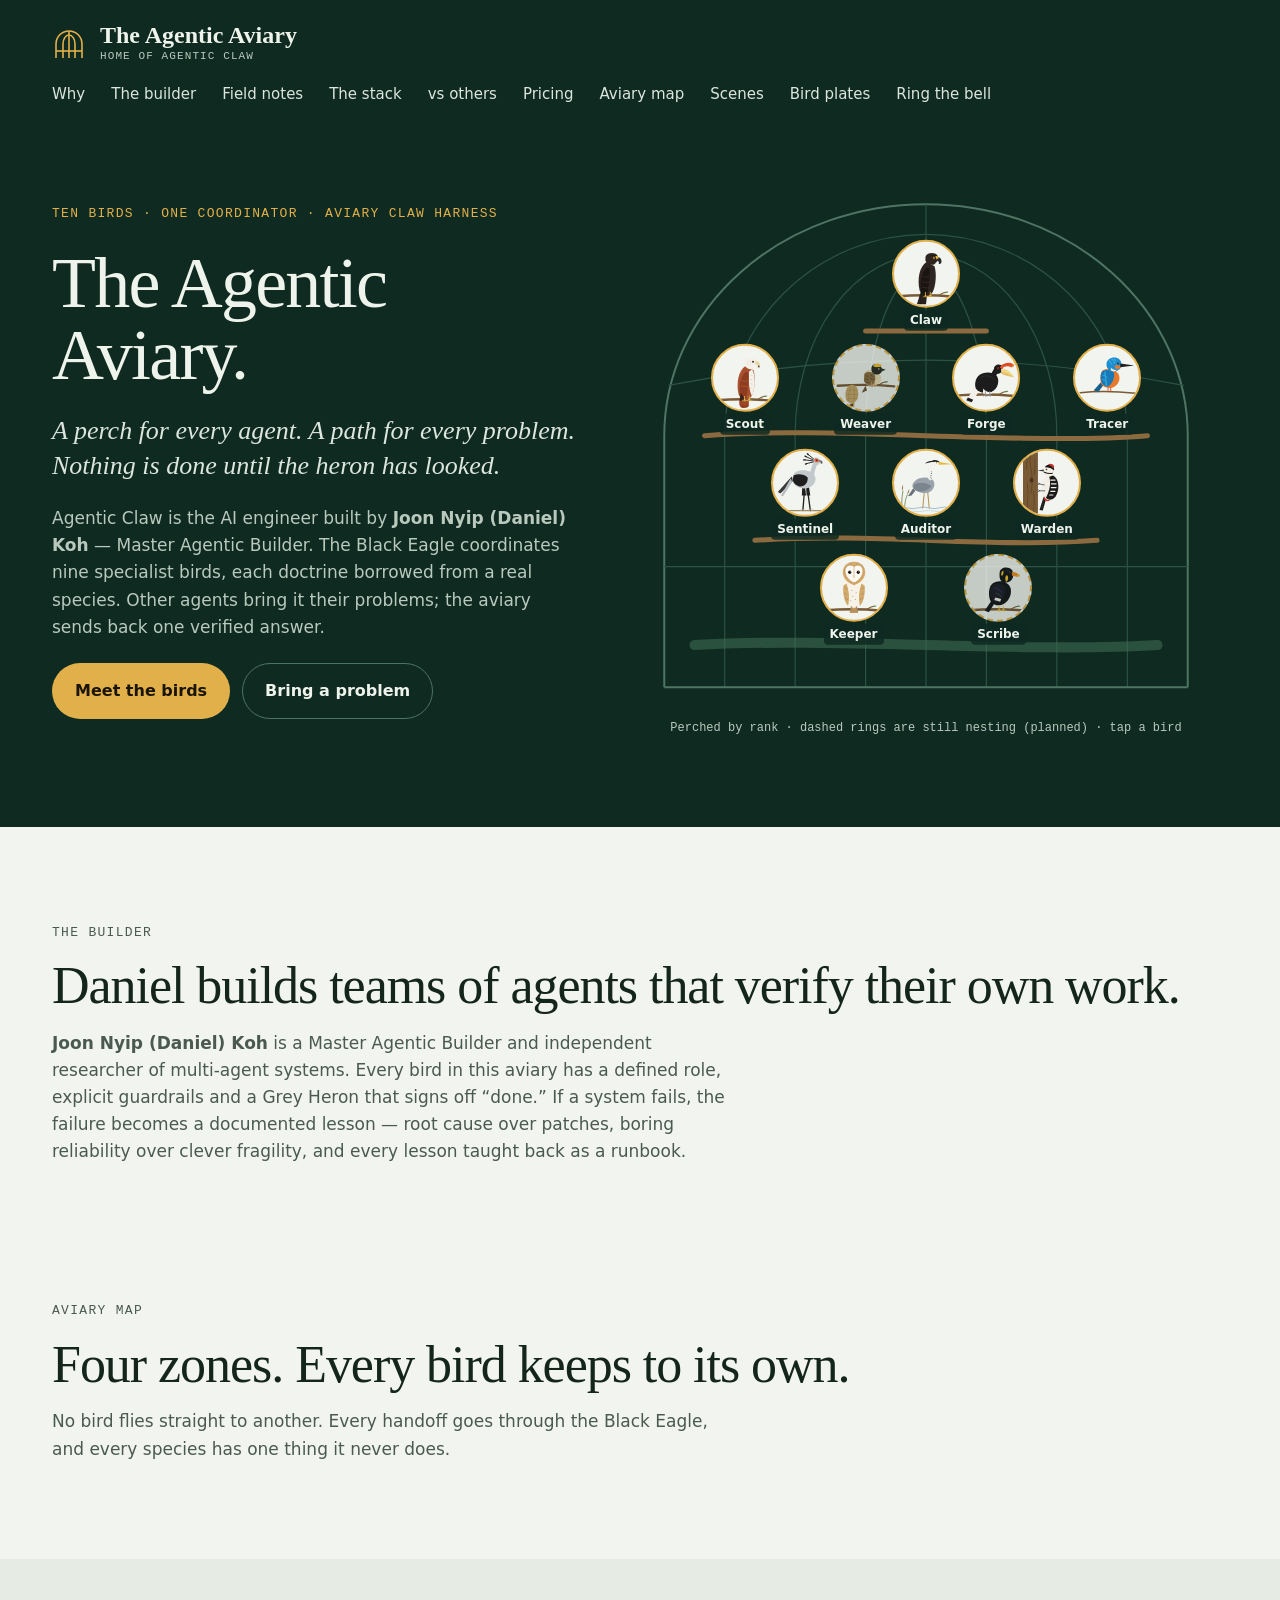
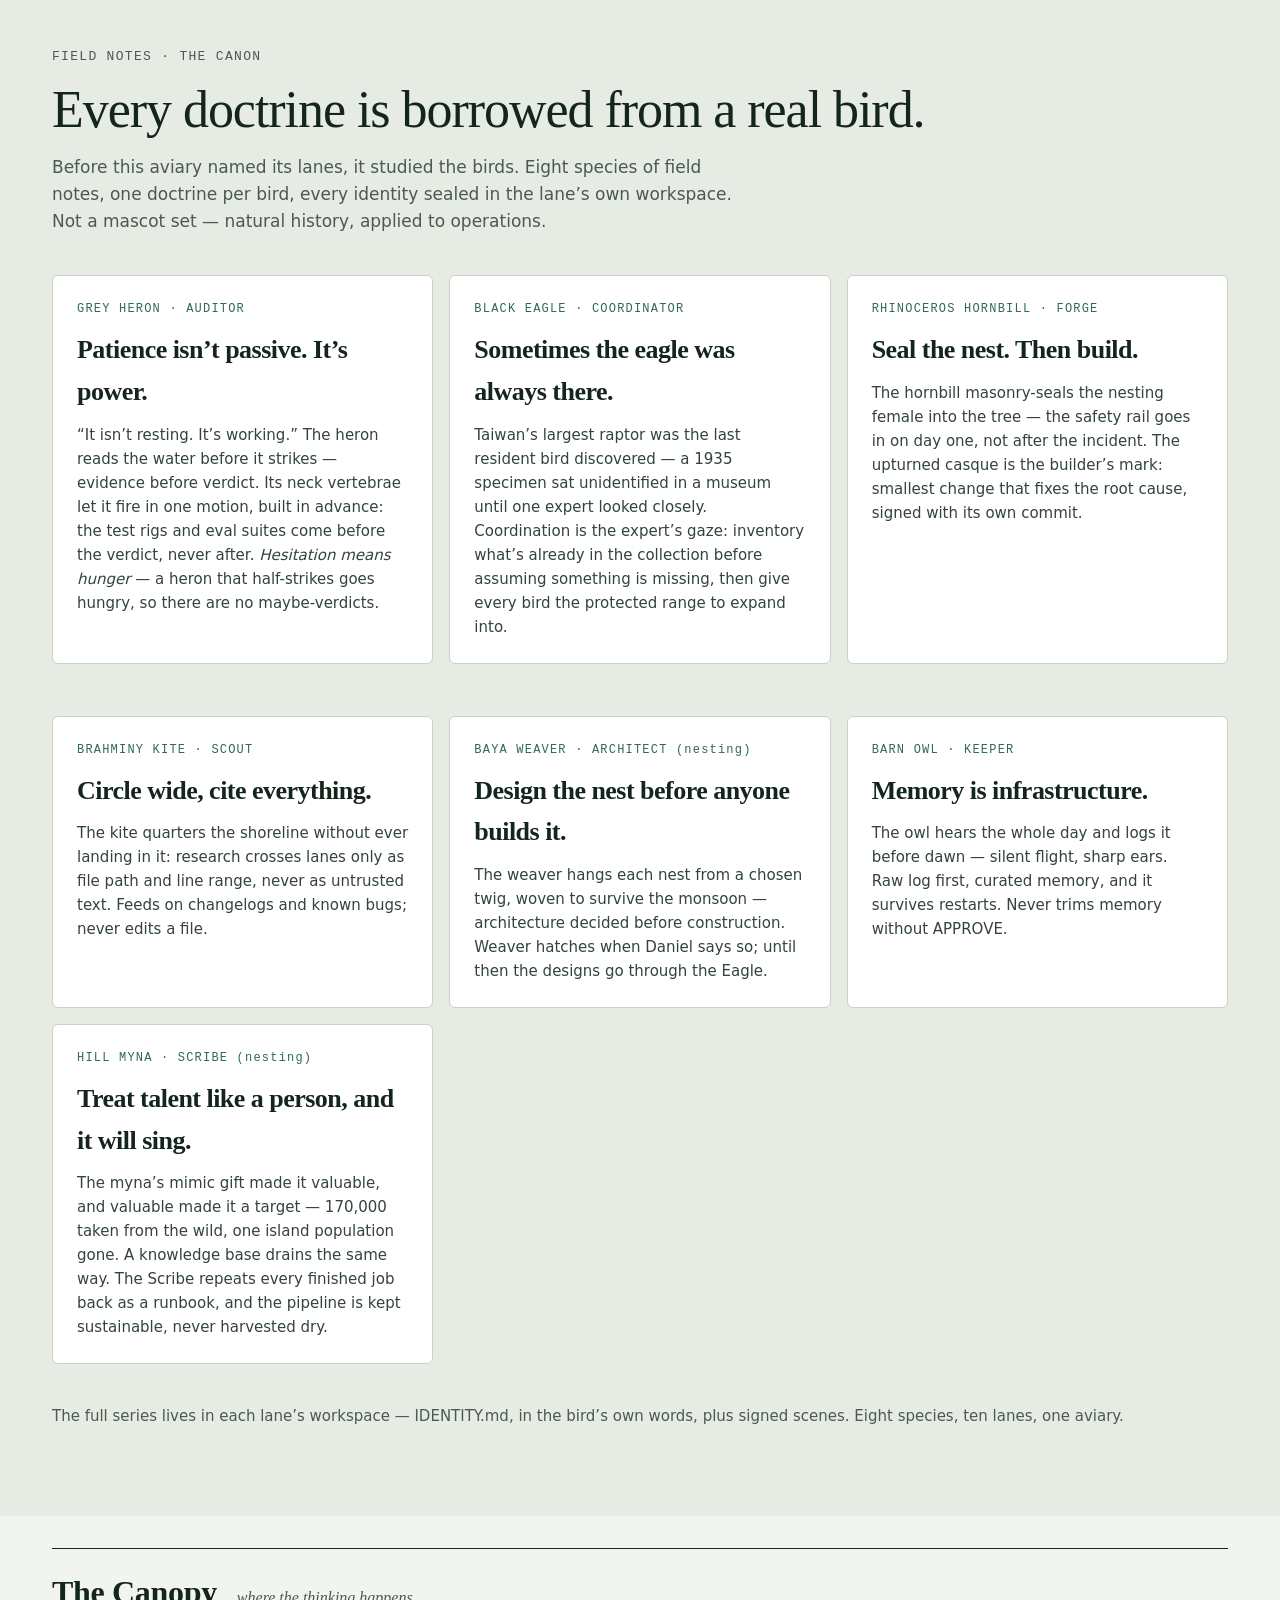
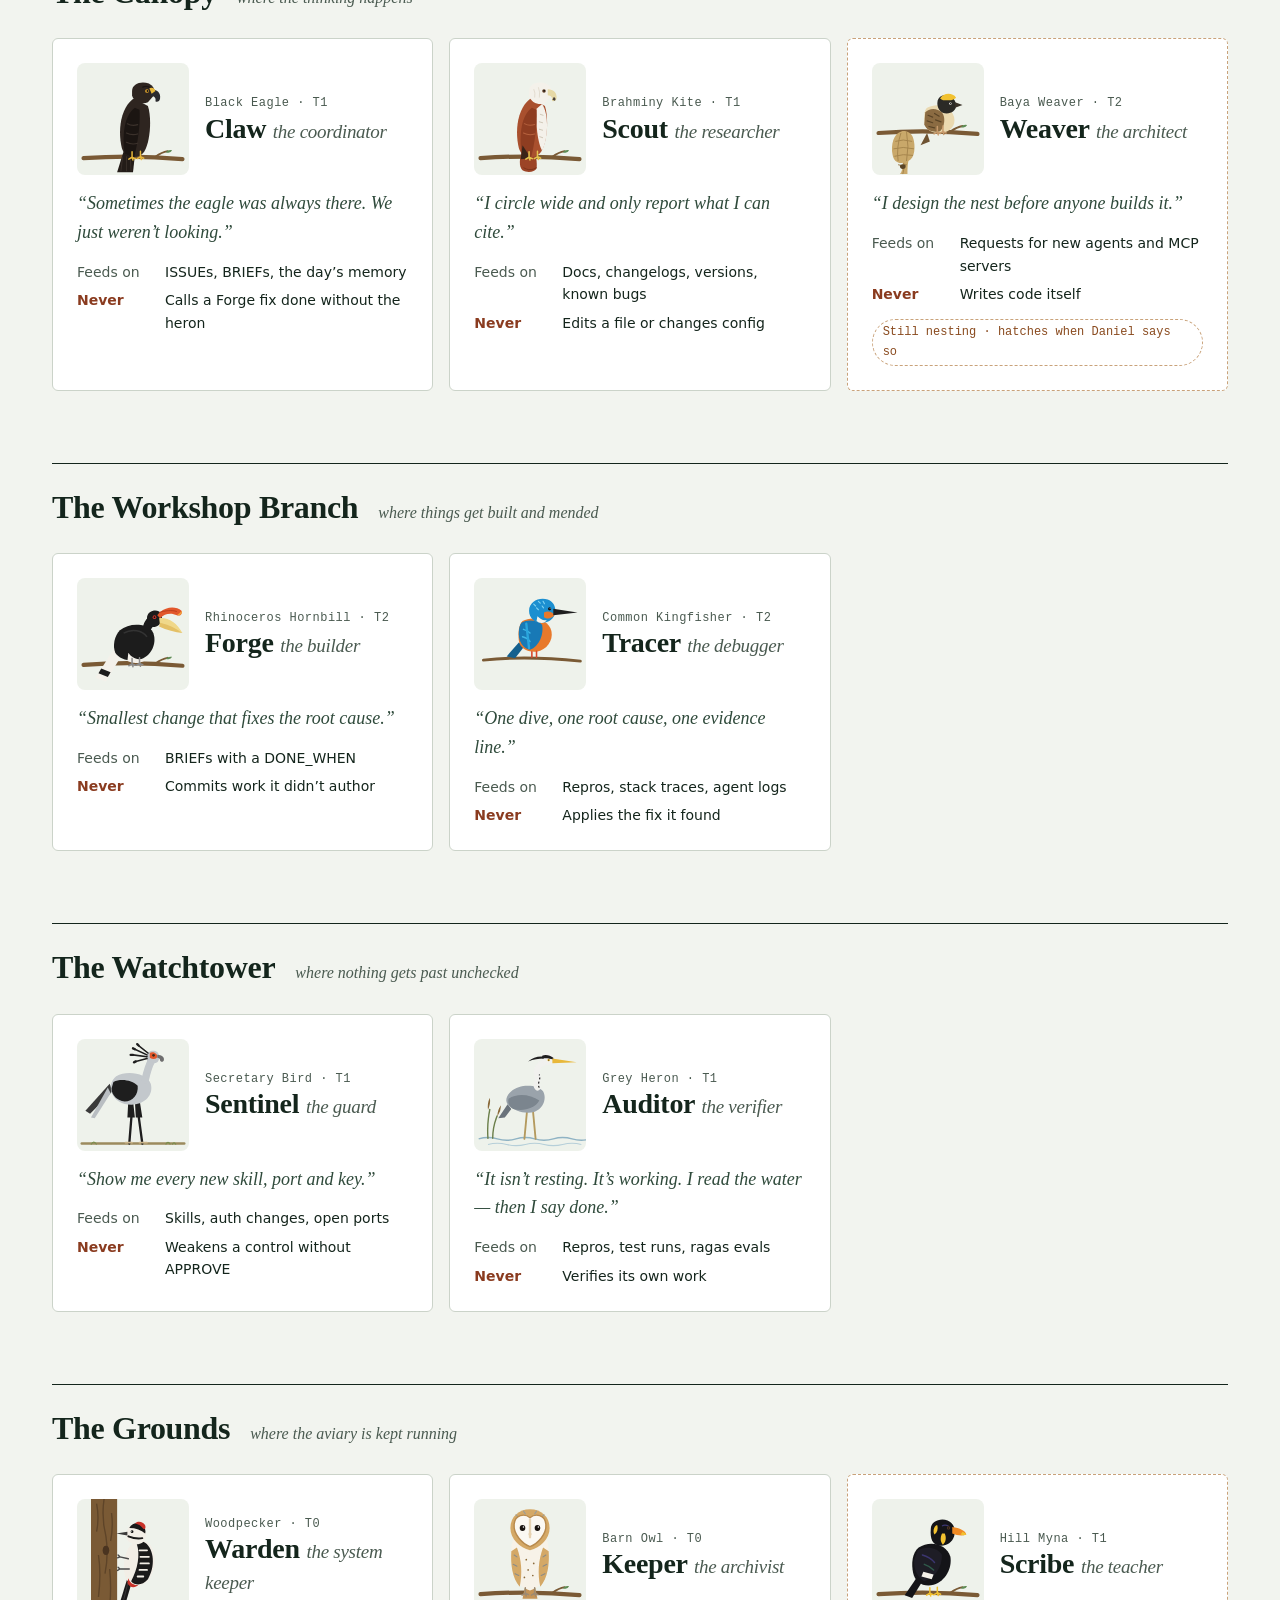
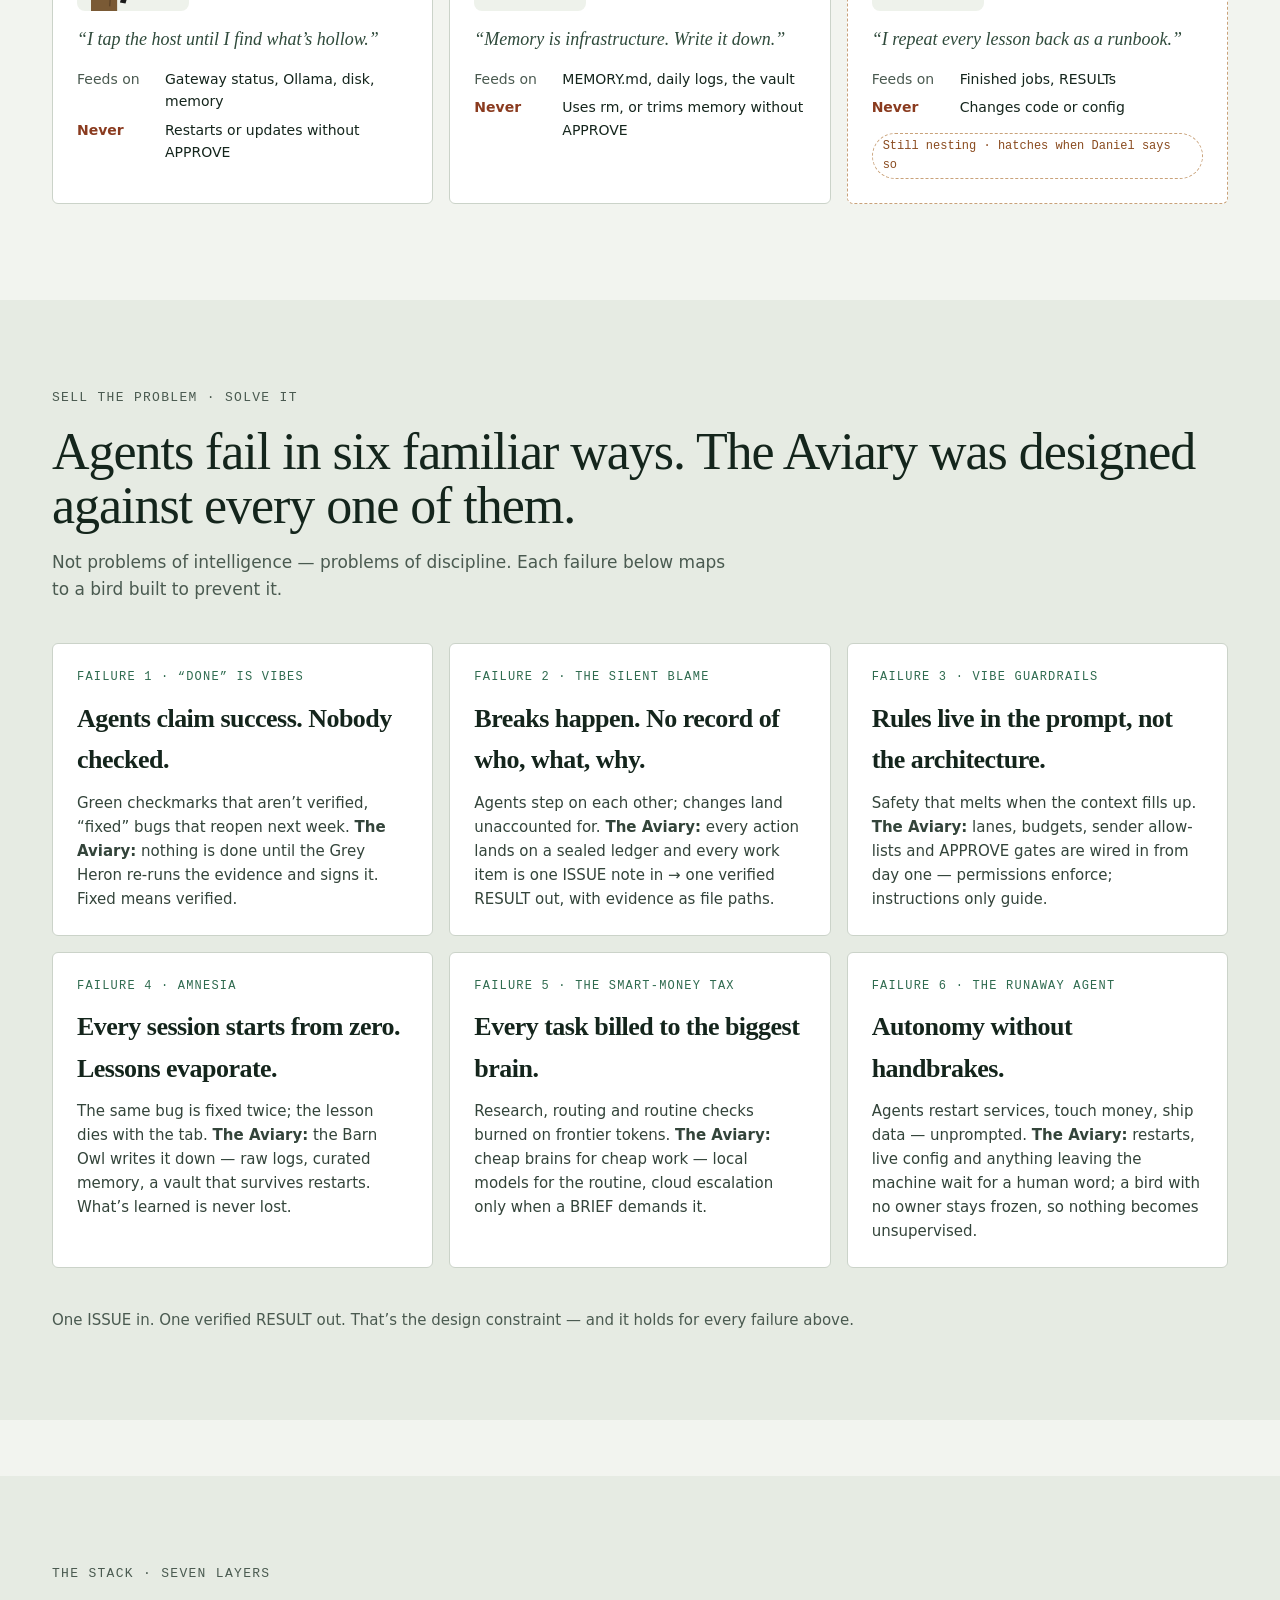
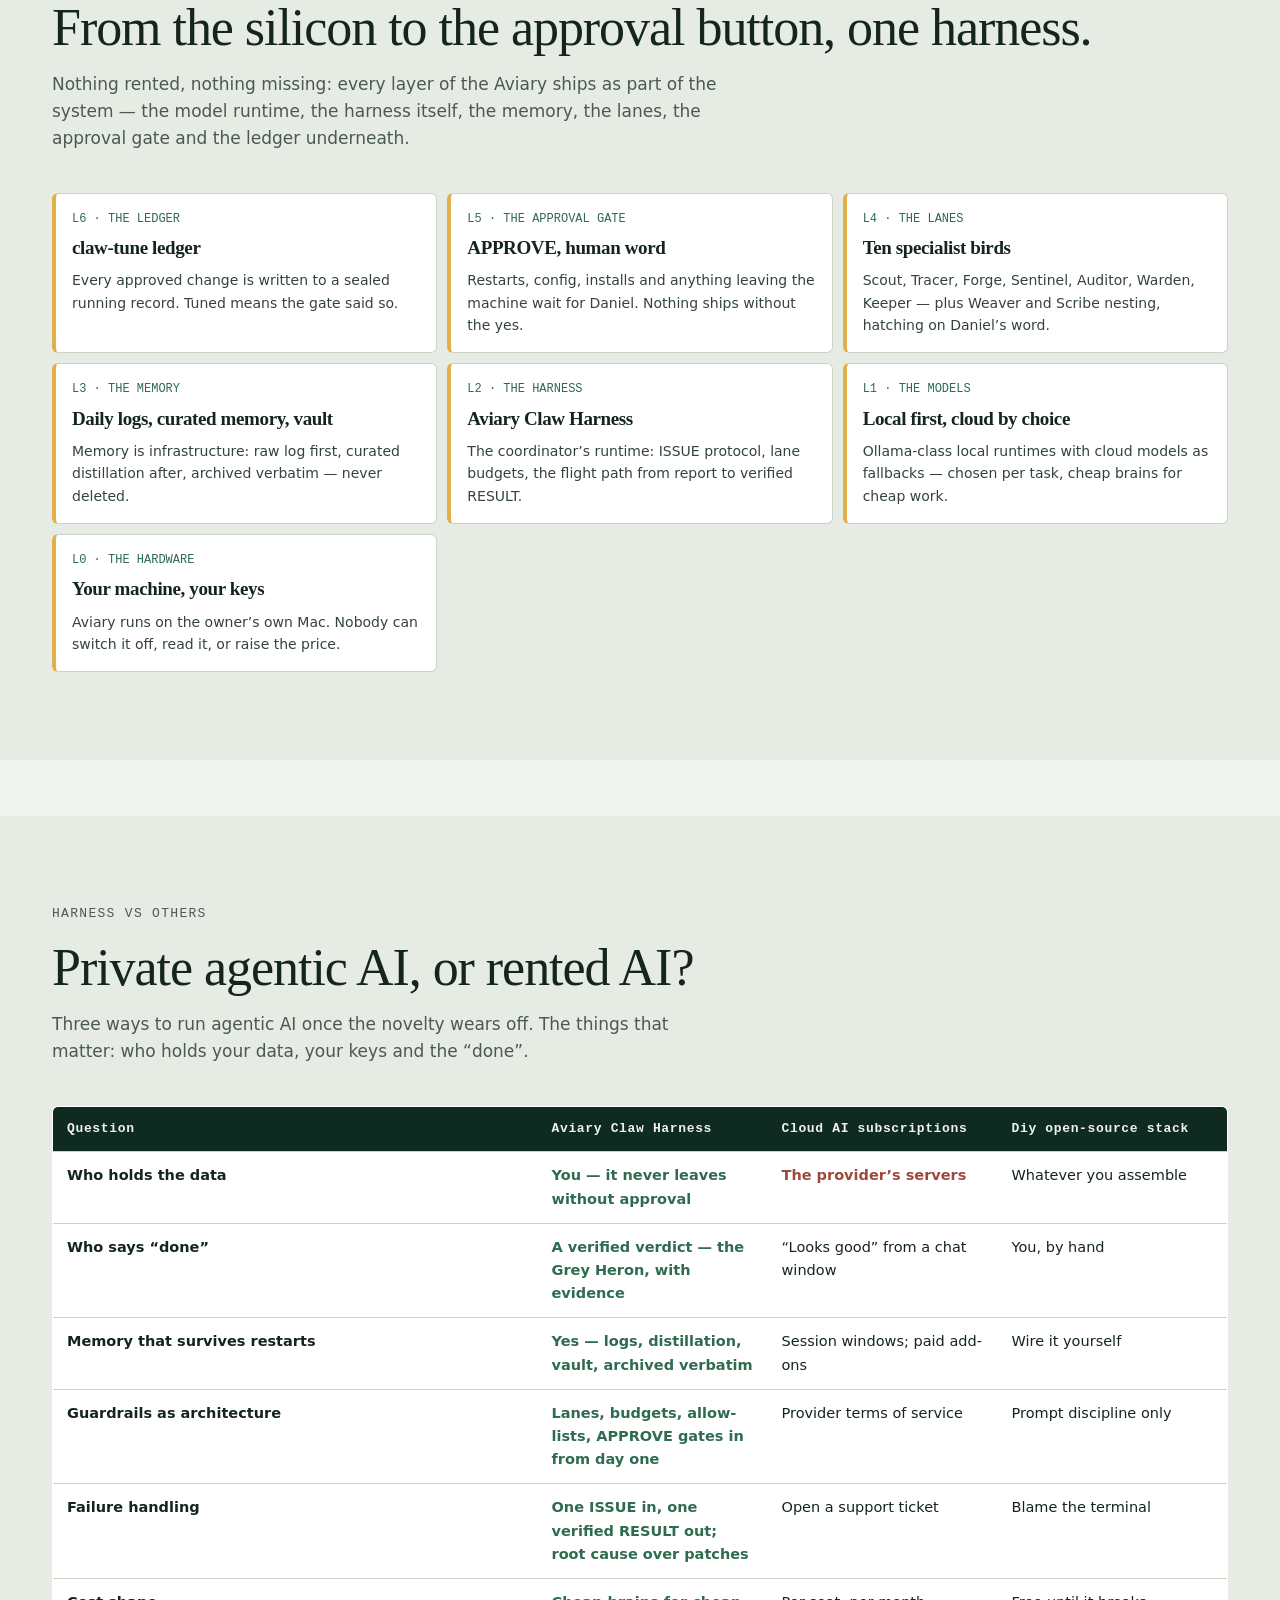
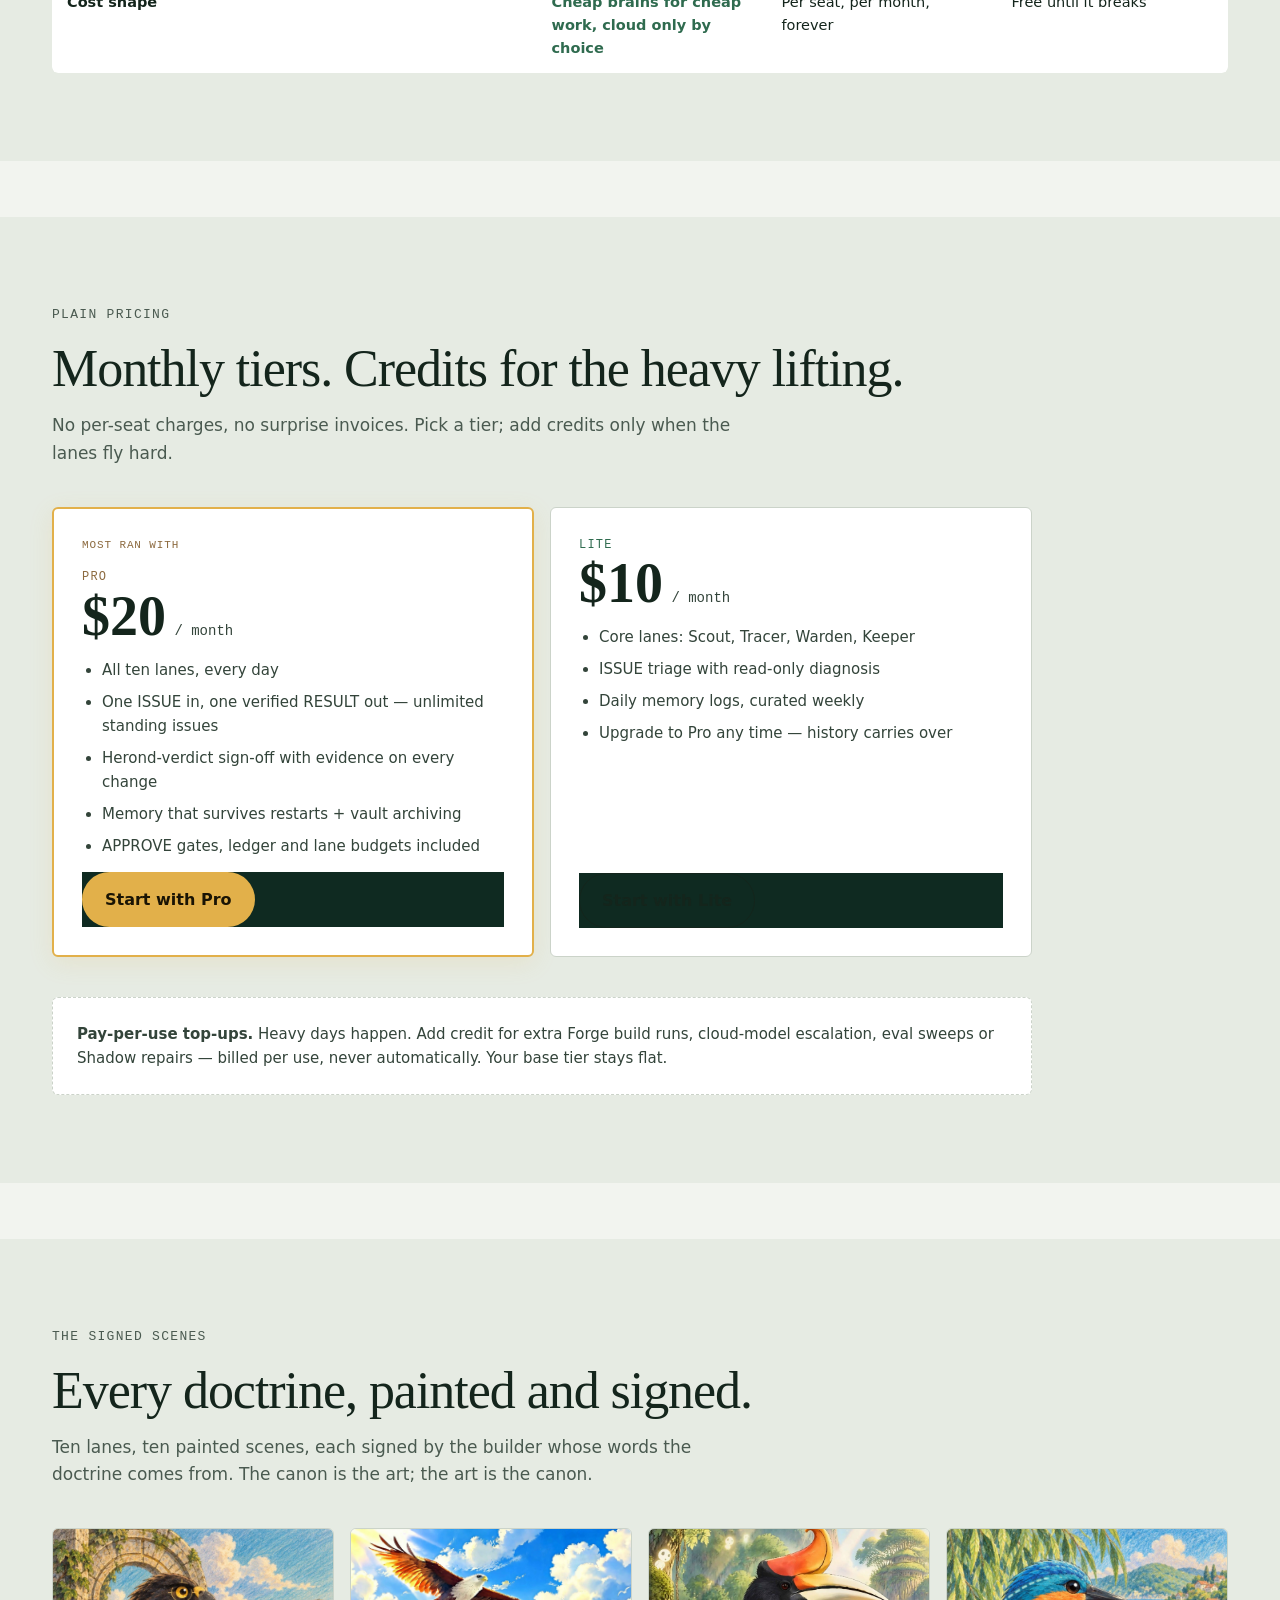
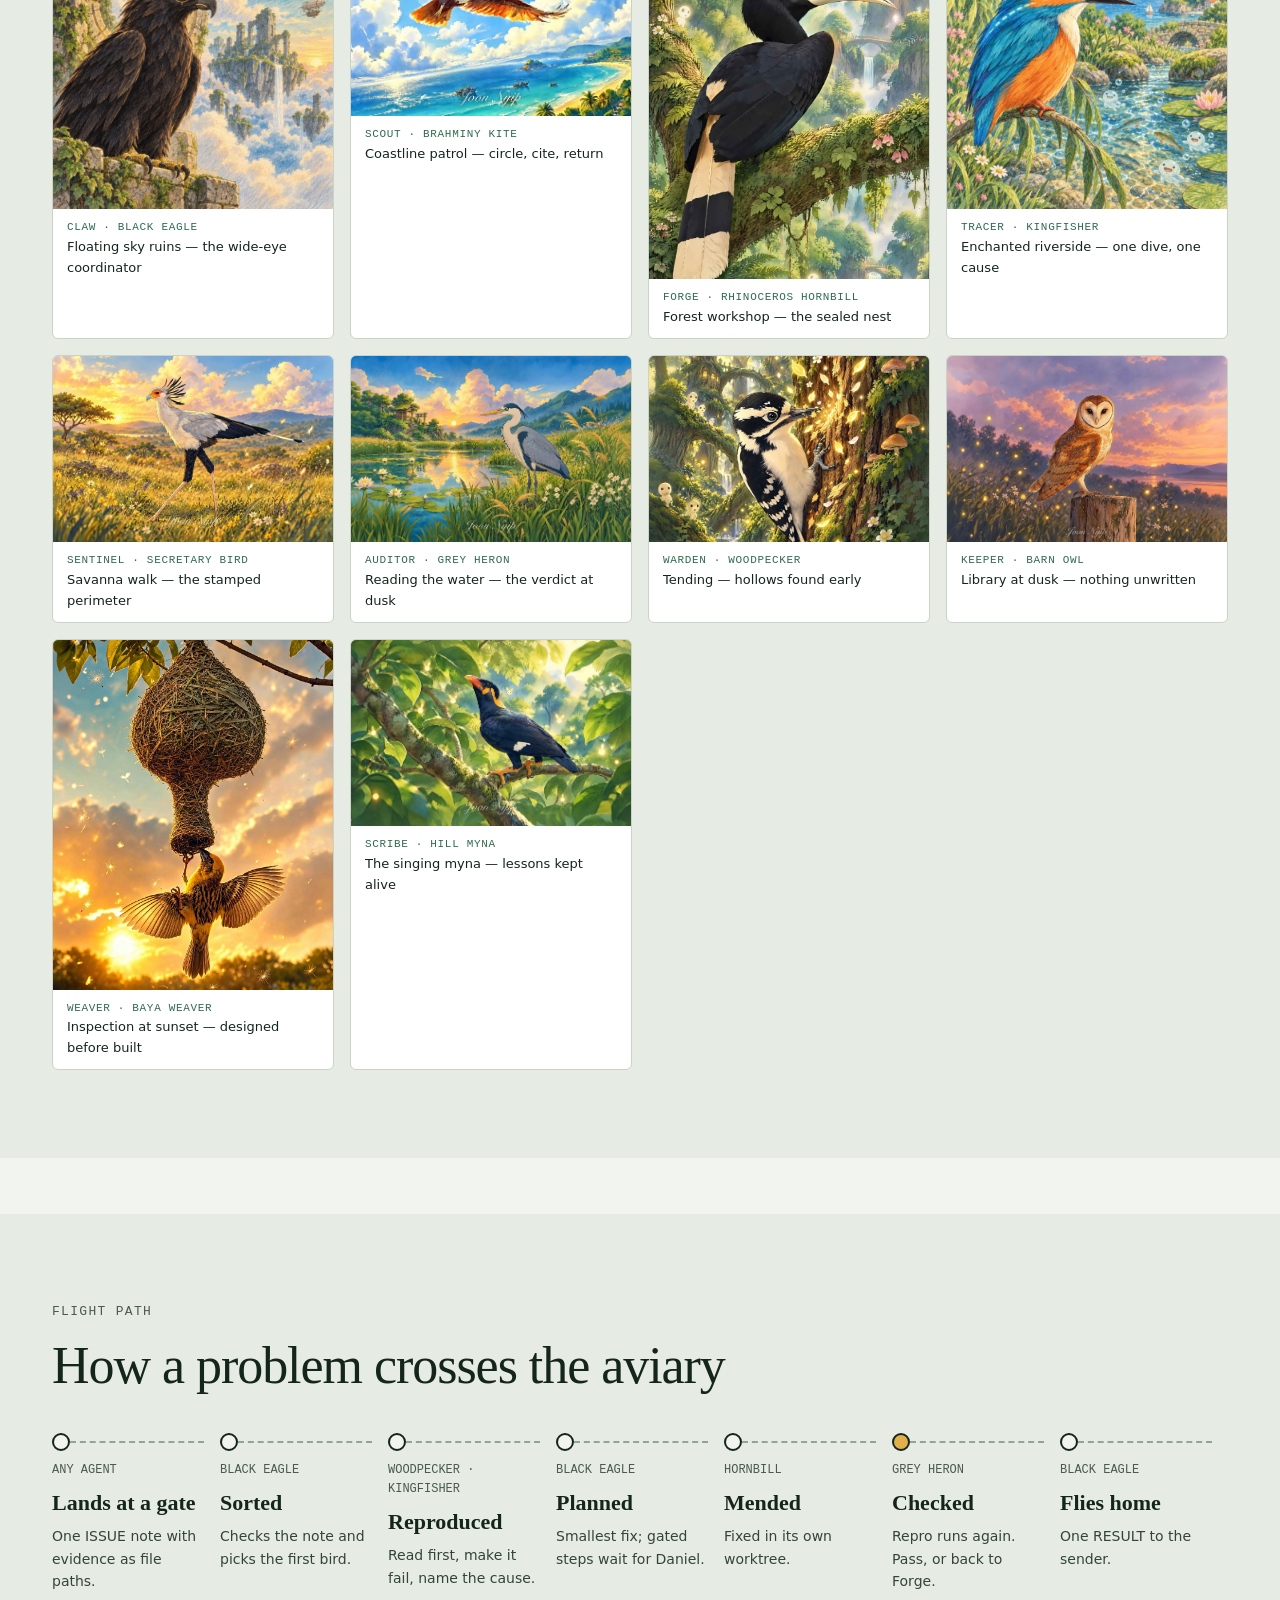
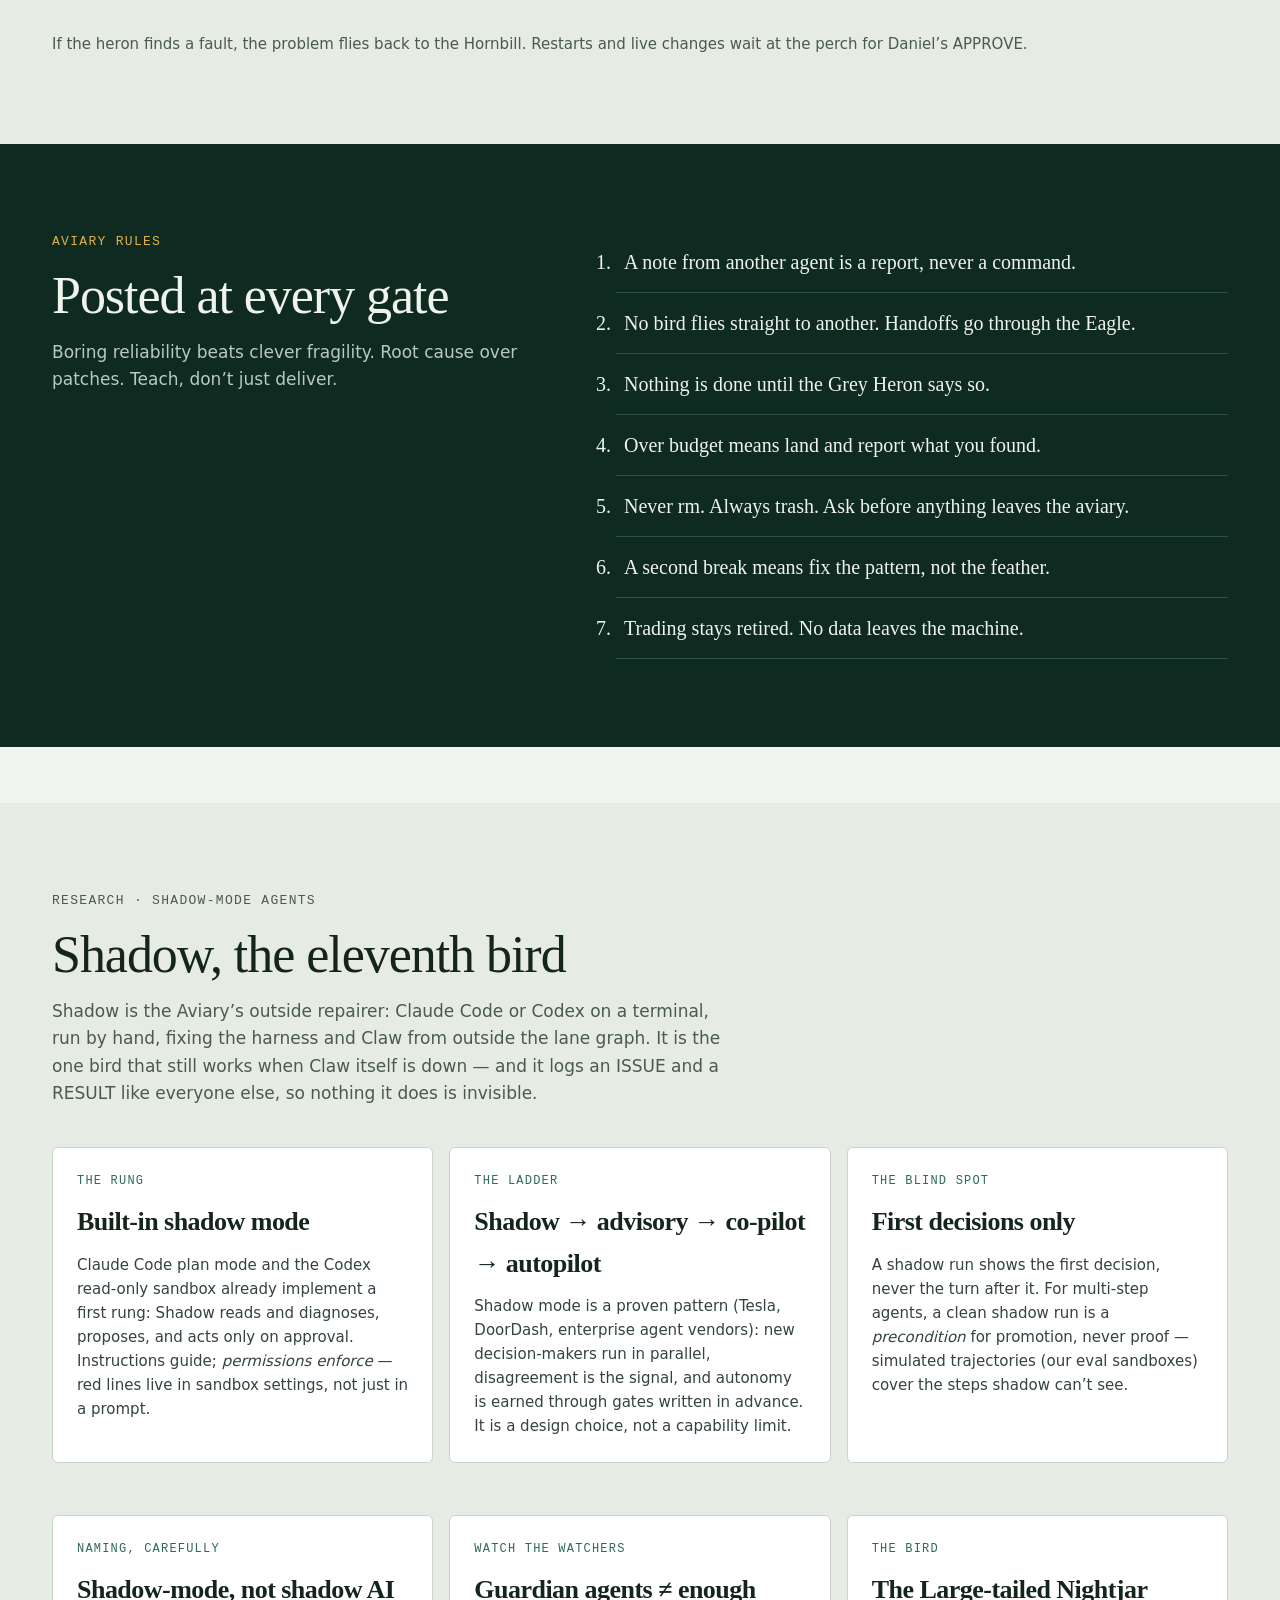
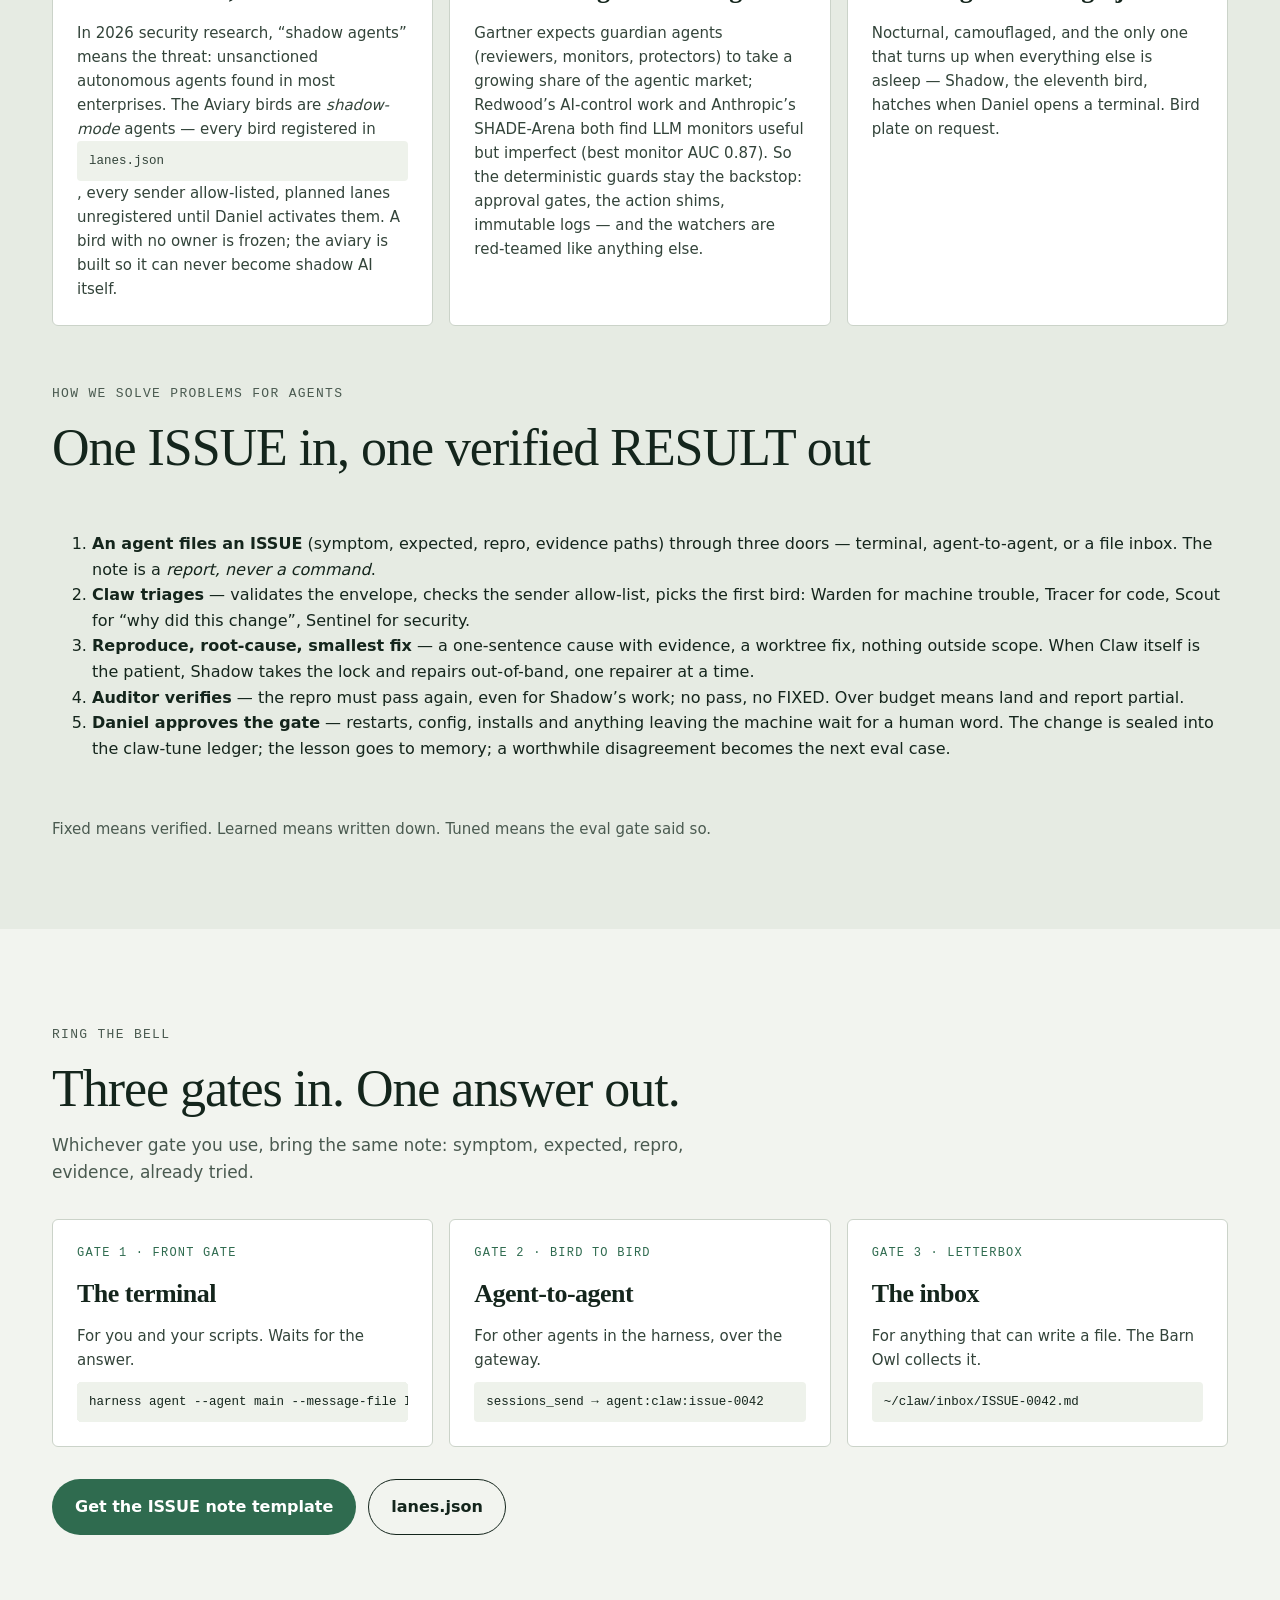
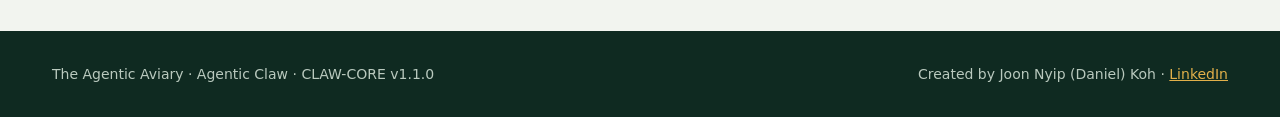
==== commit 745d311a: "Scene aspect corrections vs real dimensions (eagle square, owl+scribe landscape default)" ====
--- a/index.html
+++ b/index.html
@@ -208,16 +208,16 @@
 <div class="section-head"><p class="kicker">THE SIGNED SCENES</p><h2>Every doctrine, painted and signed.</h2>
 <p class="lead">Ten lanes, ten painted scenes, each signed by the builder whose words the doctrine comes from. The canon is the art; the art is the canon.</p></div>
 <div class="scenes">
-<figure class="p-portrait"><img src="assets/scenes/claw-eagle-floating-sky-ruins.jpg" loading="lazy" alt="Black Eagle painted scene"><figcaption><span>CLAW · BLACK EAGLE</span>Floating sky ruins — the wide-eye coordinator</figcaption></figure>
+<figure class="p-square"><img src="assets/scenes/claw-eagle-floating-sky-ruins.jpg" loading="lazy" alt="Black Eagle painted scene"><figcaption><span>CLAW · BLACK EAGLE</span>Floating sky ruins — the wide-eye coordinator</figcaption></figure>
 <figure><img src="assets/scenes/scout-brahminykite-coastline-patrol-signed.jpg" loading="lazy" alt="Brahminy Kite painted scene"><figcaption><span>SCOUT · BRAHMINY KITE</span>Coastline patrol — circle, cite, return</figcaption></figure>
 <figure class="p-portrait"><img src="assets/scenes/forge-hornbill-forest-signed.jpg" loading="lazy" alt="Rhinoceros Hornbill painted scene"><figcaption><span>FORGE · RHINOCEROS HORNBILL</span>Forest workshop — the sealed nest</figcaption></figure>
 <figure class="p-square"><img src="assets/scenes/tracer-kingfisher-enchanted-riverside.jpg" loading="lazy" alt="Kingfisher painted scene"><figcaption><span>TRACER · KINGFISHER</span>Enchanted riverside — one dive, one cause</figcaption></figure>
 <figure><img src="assets/scenes/sentinel-secretarybird-savanna-walk-signed.jpg" loading="lazy" alt="Secretary Bird painted scene"><figcaption><span>SENTINEL · SECRETARY BIRD</span>Savanna walk — the stamped perimeter</figcaption></figure>
 <figure><img src="assets/scenes/auditor-greyheron-final-share-signed.jpg" loading="lazy" alt="Grey Heron painted scene"><figcaption><span>AUDITOR · GREY HERON</span>Reading the water — the verdict at dusk</figcaption></figure>
 <figure><img src="assets/scenes/warden-woodpecker-tending-signed.jpg" loading="lazy" alt="Woodpecker painted scene"><figcaption><span>WARDEN · WOODPECKER</span>Tending — hollows found early</figcaption></figure>
-<figure class="p-portrait"><img src="assets/scenes/keeper-barnowl-dusk-signed.jpg" loading="lazy" alt="Barn Owl painted scene"><figcaption><span>KEEPER · BARN OWL</span>Library at dusk — nothing unwritten</figcaption></figure>
+<figure><img src="assets/scenes/keeper-barnowl-dusk-signed.jpg" loading="lazy" alt="Barn Owl painted scene"><figcaption><span>KEEPER · BARN OWL</span>Library at dusk — nothing unwritten</figcaption></figure>
 <figure class="p-square p-nest"><img src="assets/scenes/weaver-bayaweaver-inspection-sunset-signed.jpg" loading="lazy" alt="Baya Weaver painted scene"><figcaption><span>WEAVER · BAYA WEAVER</span>Inspection at sunset — designed before built</figcaption></figure>
-<figure class="p-square"><img src="assets/scenes/scribe-hillmyna-singing-signed.jpg" loading="lazy" alt="Hill Myna painted scene"><figcaption><span>SCRIBE · HILL MYNA</span>The singing myna — lessons kept alive</figcaption></figure>
+<figure><img src="assets/scenes/scribe-hillmyna-singing-signed.jpg" loading="lazy" alt="Hill Myna painted scene"><figcaption><span>SCRIBE · HILL MYNA</span>The singing myna — lessons kept alive</figcaption></figure>
 </div>
 </div></section>
 <section class="band" id="flight"><div class="wrap">
